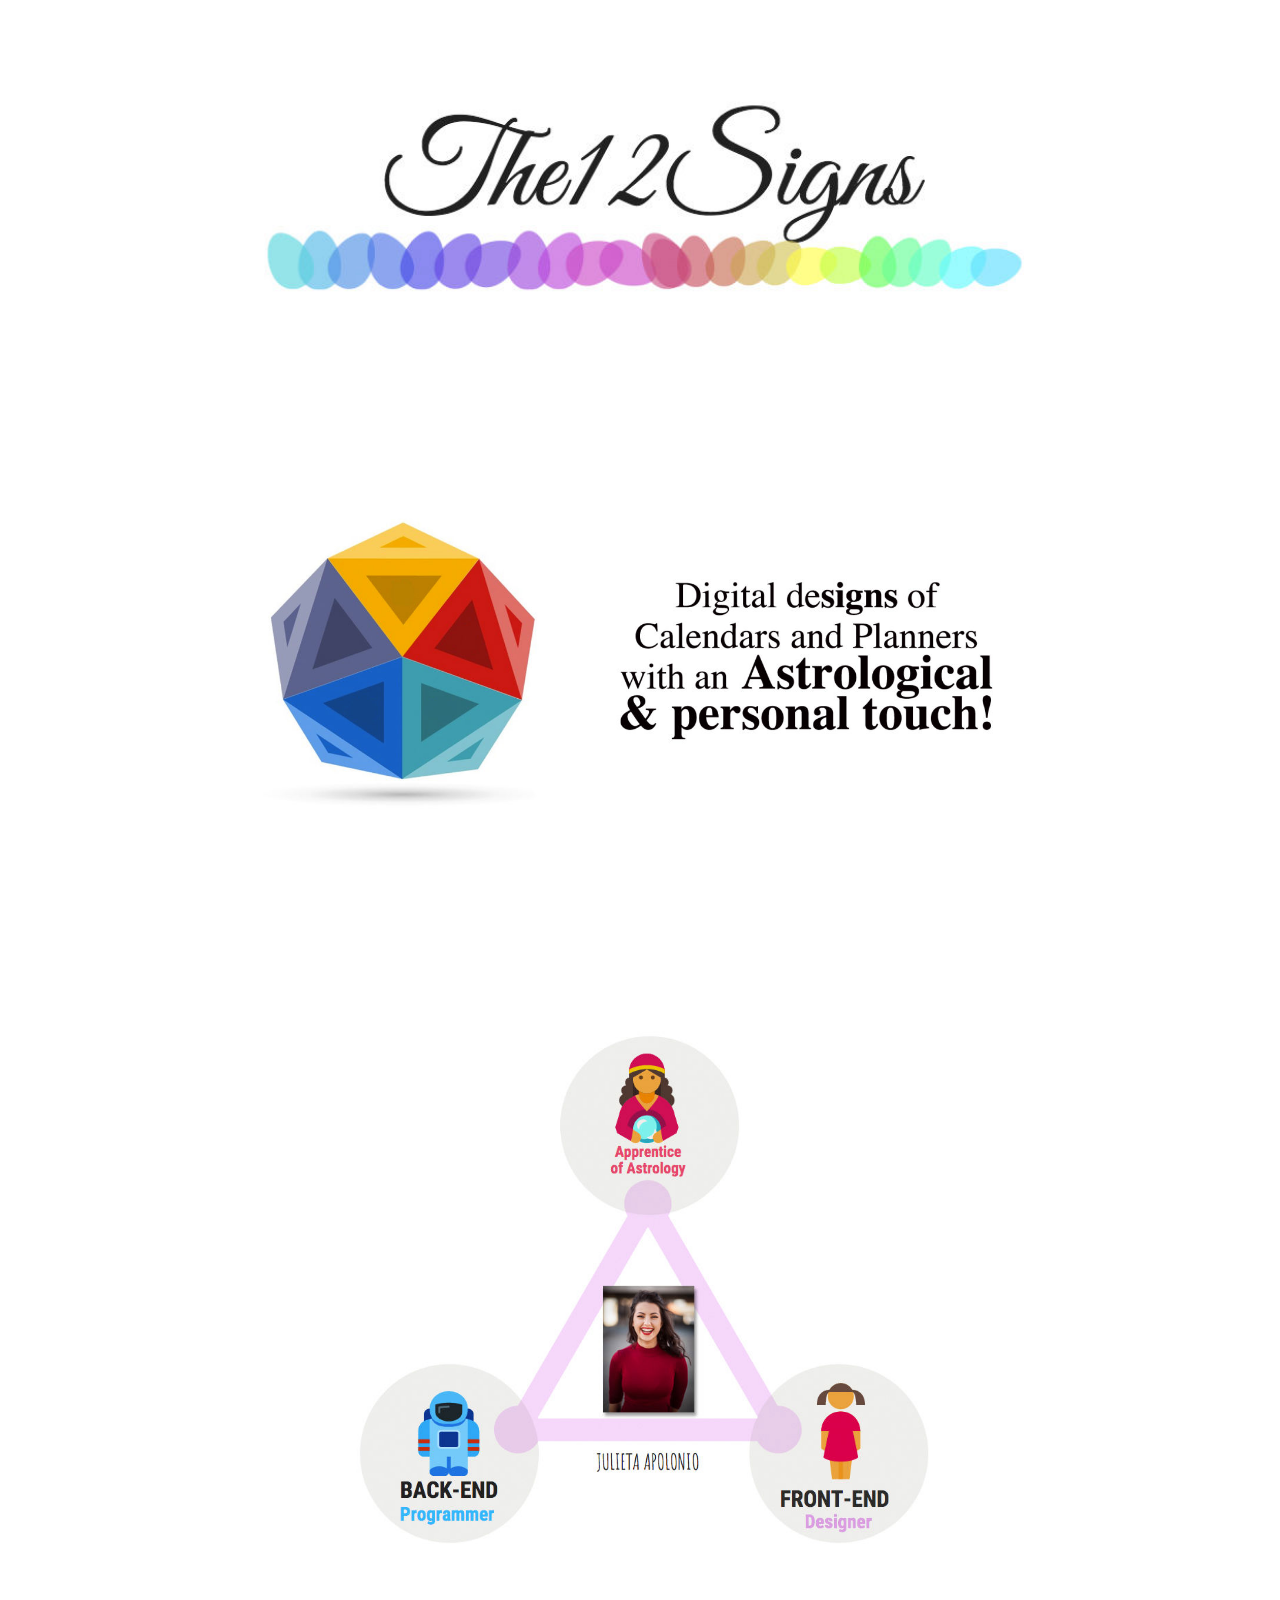
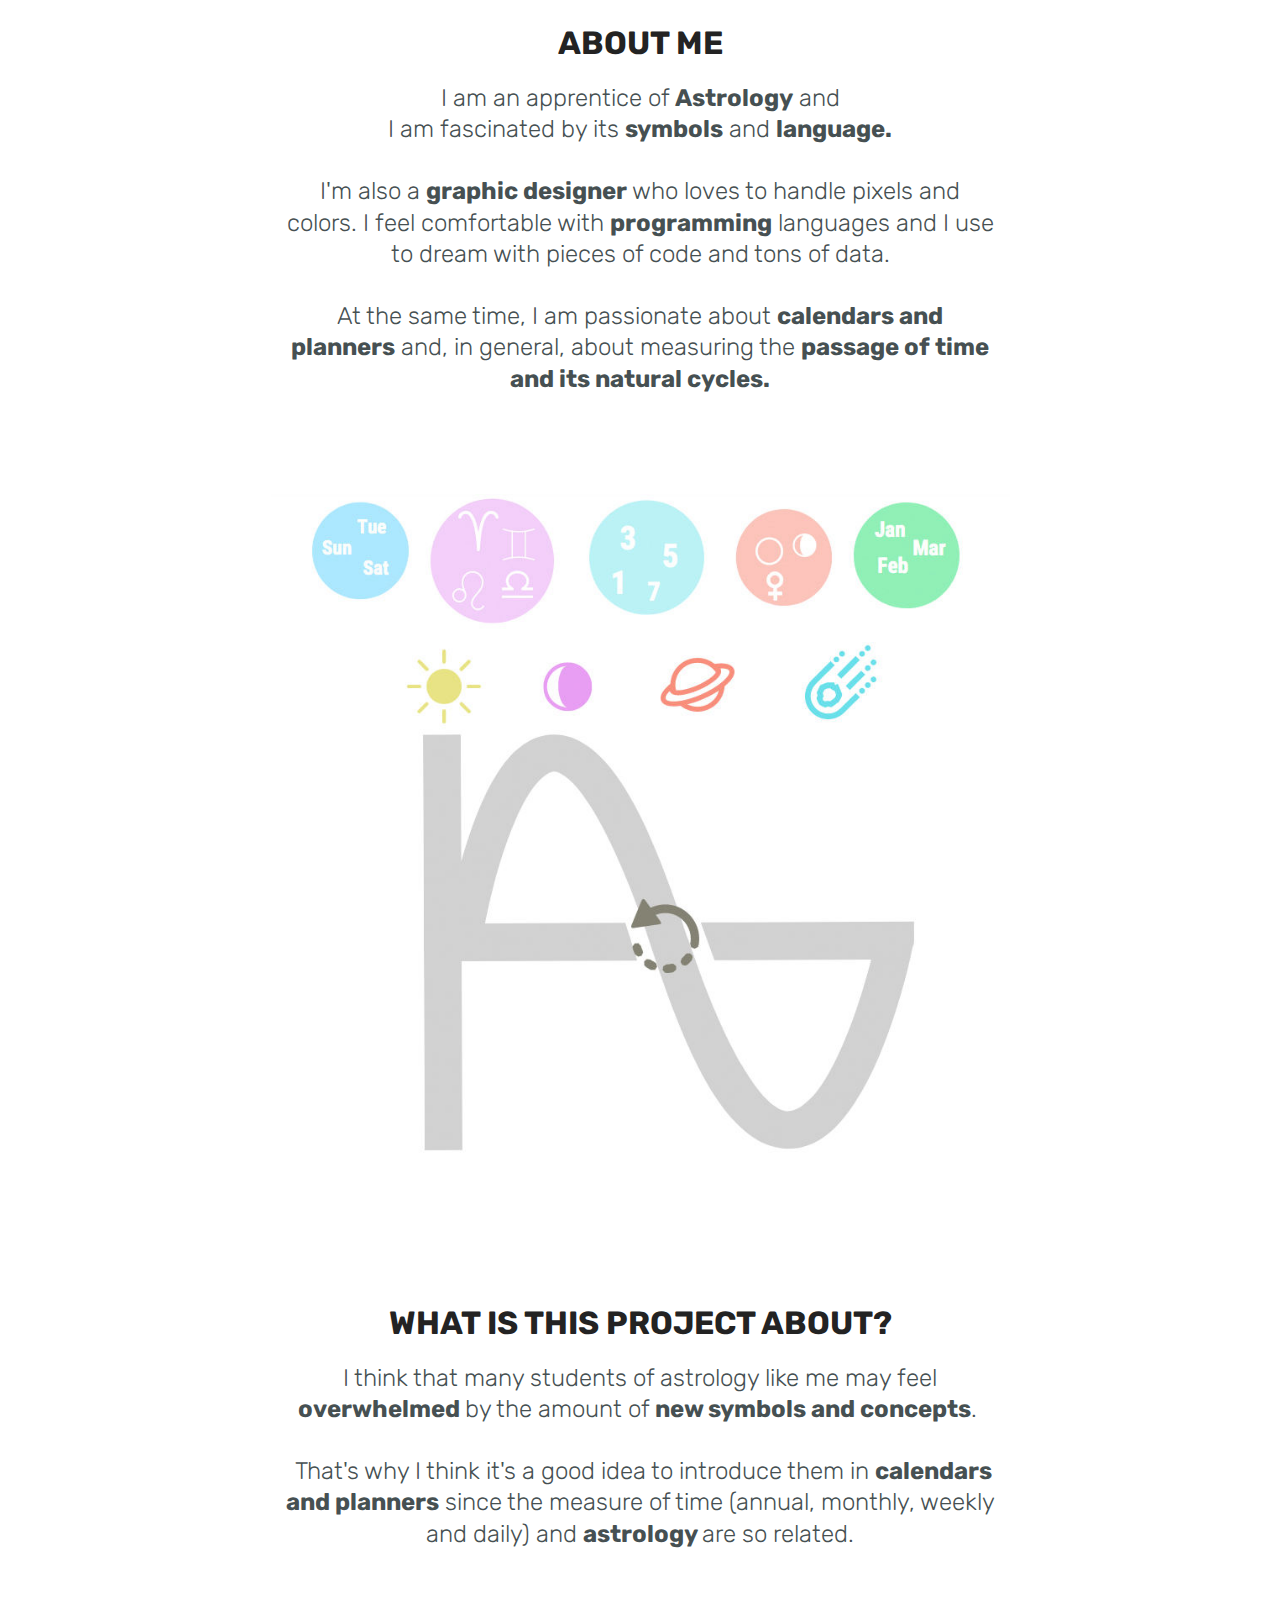
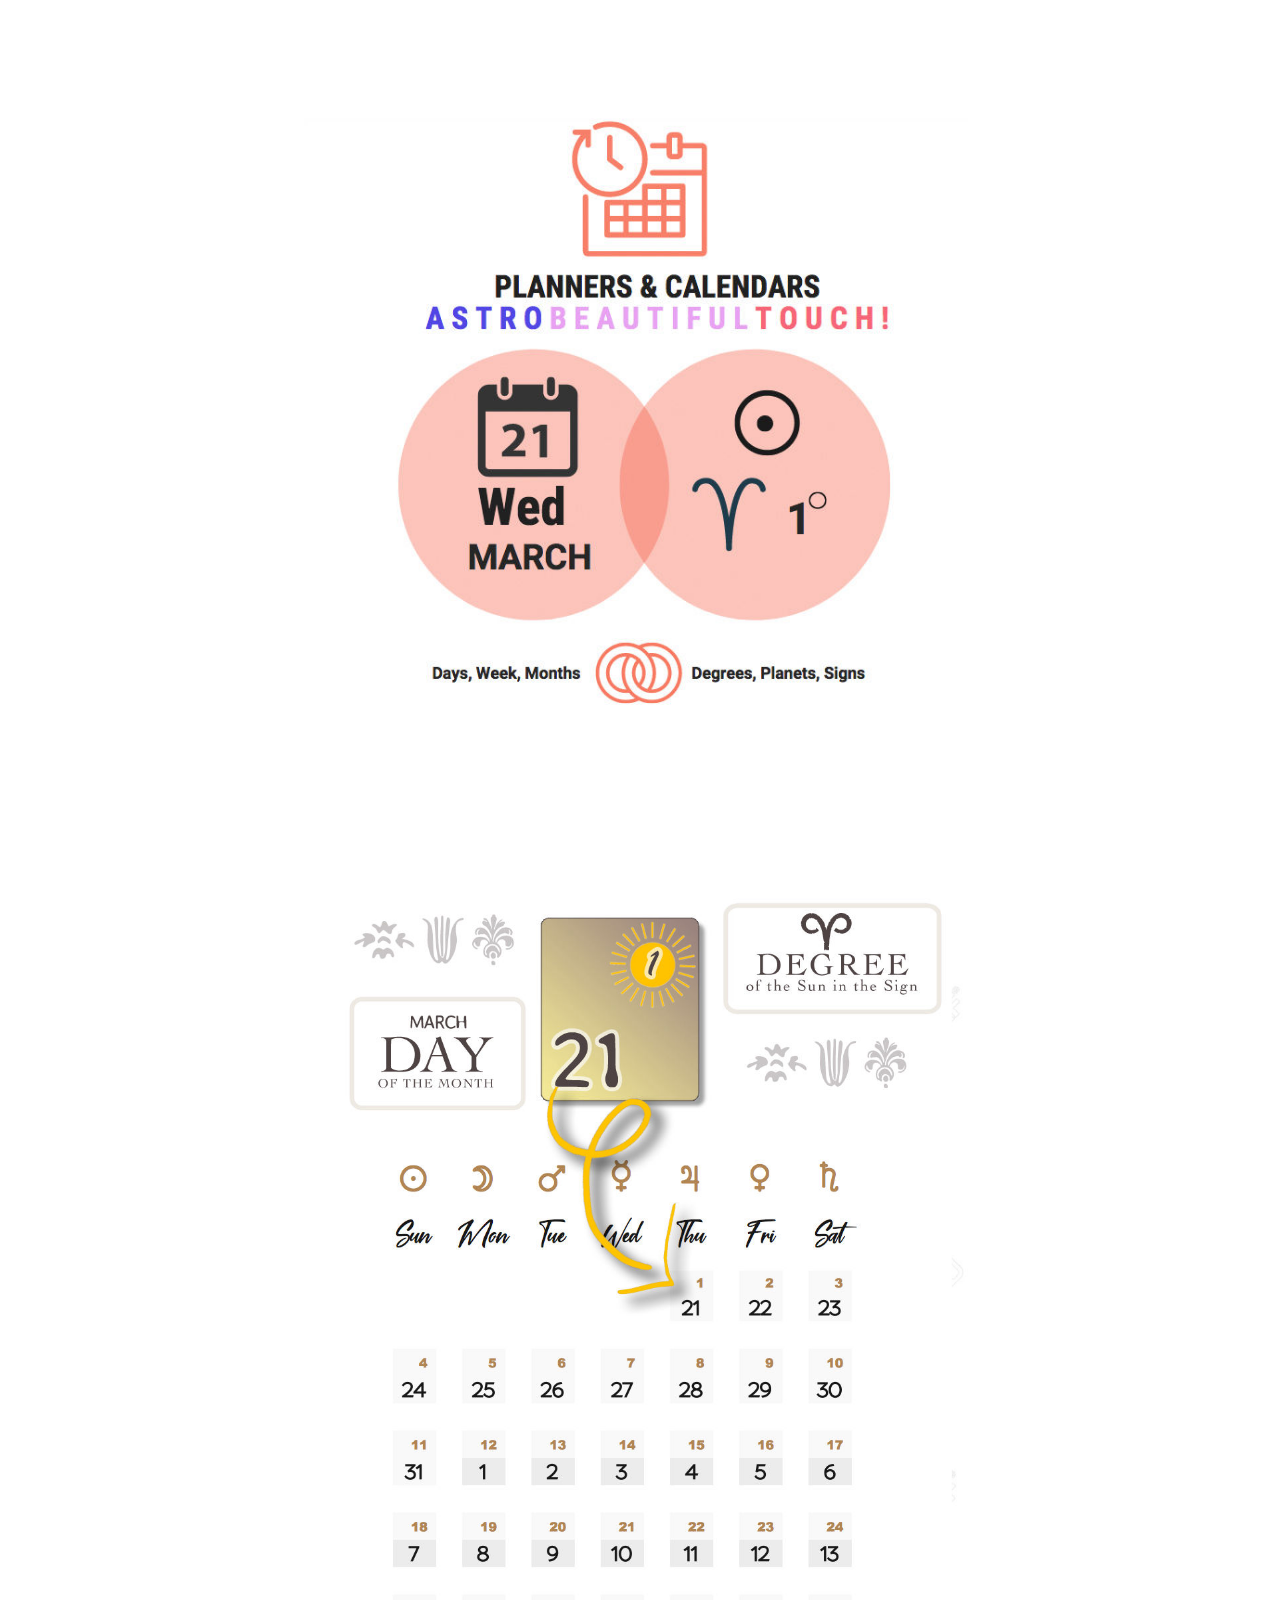
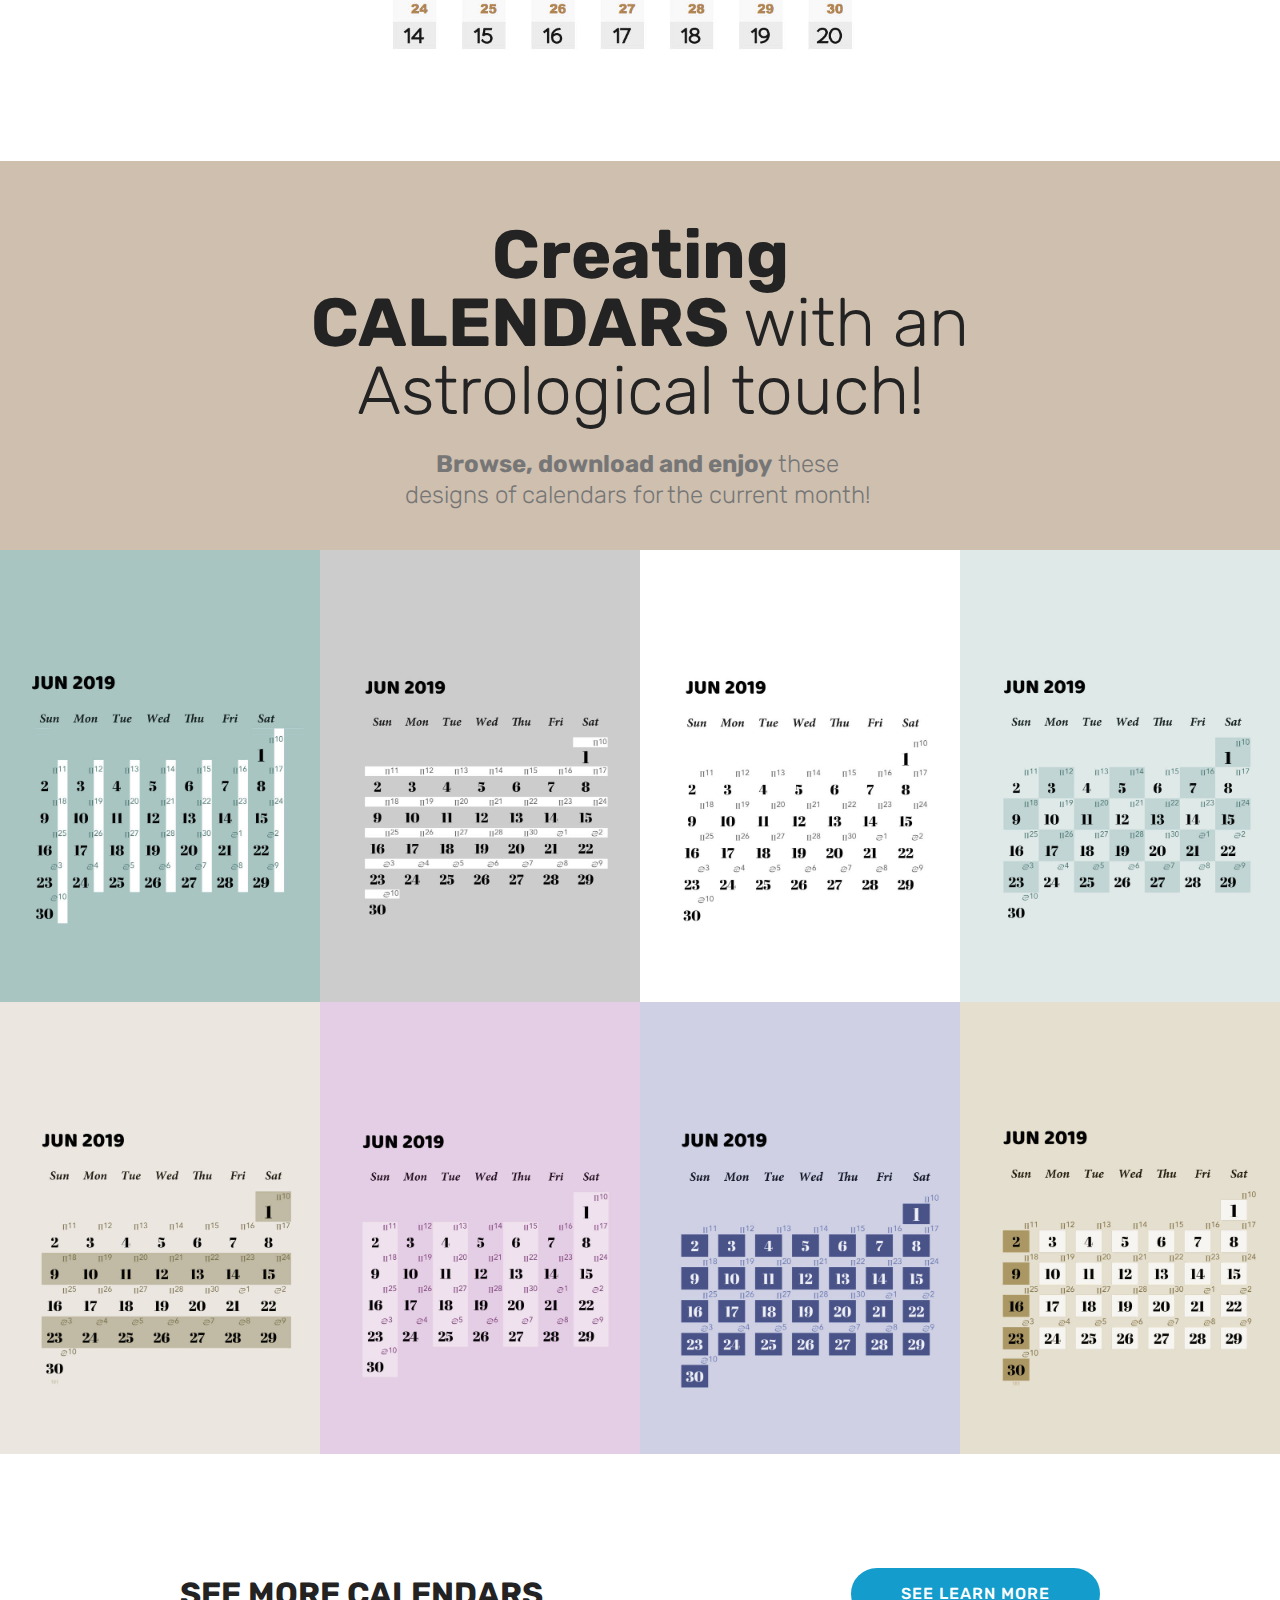
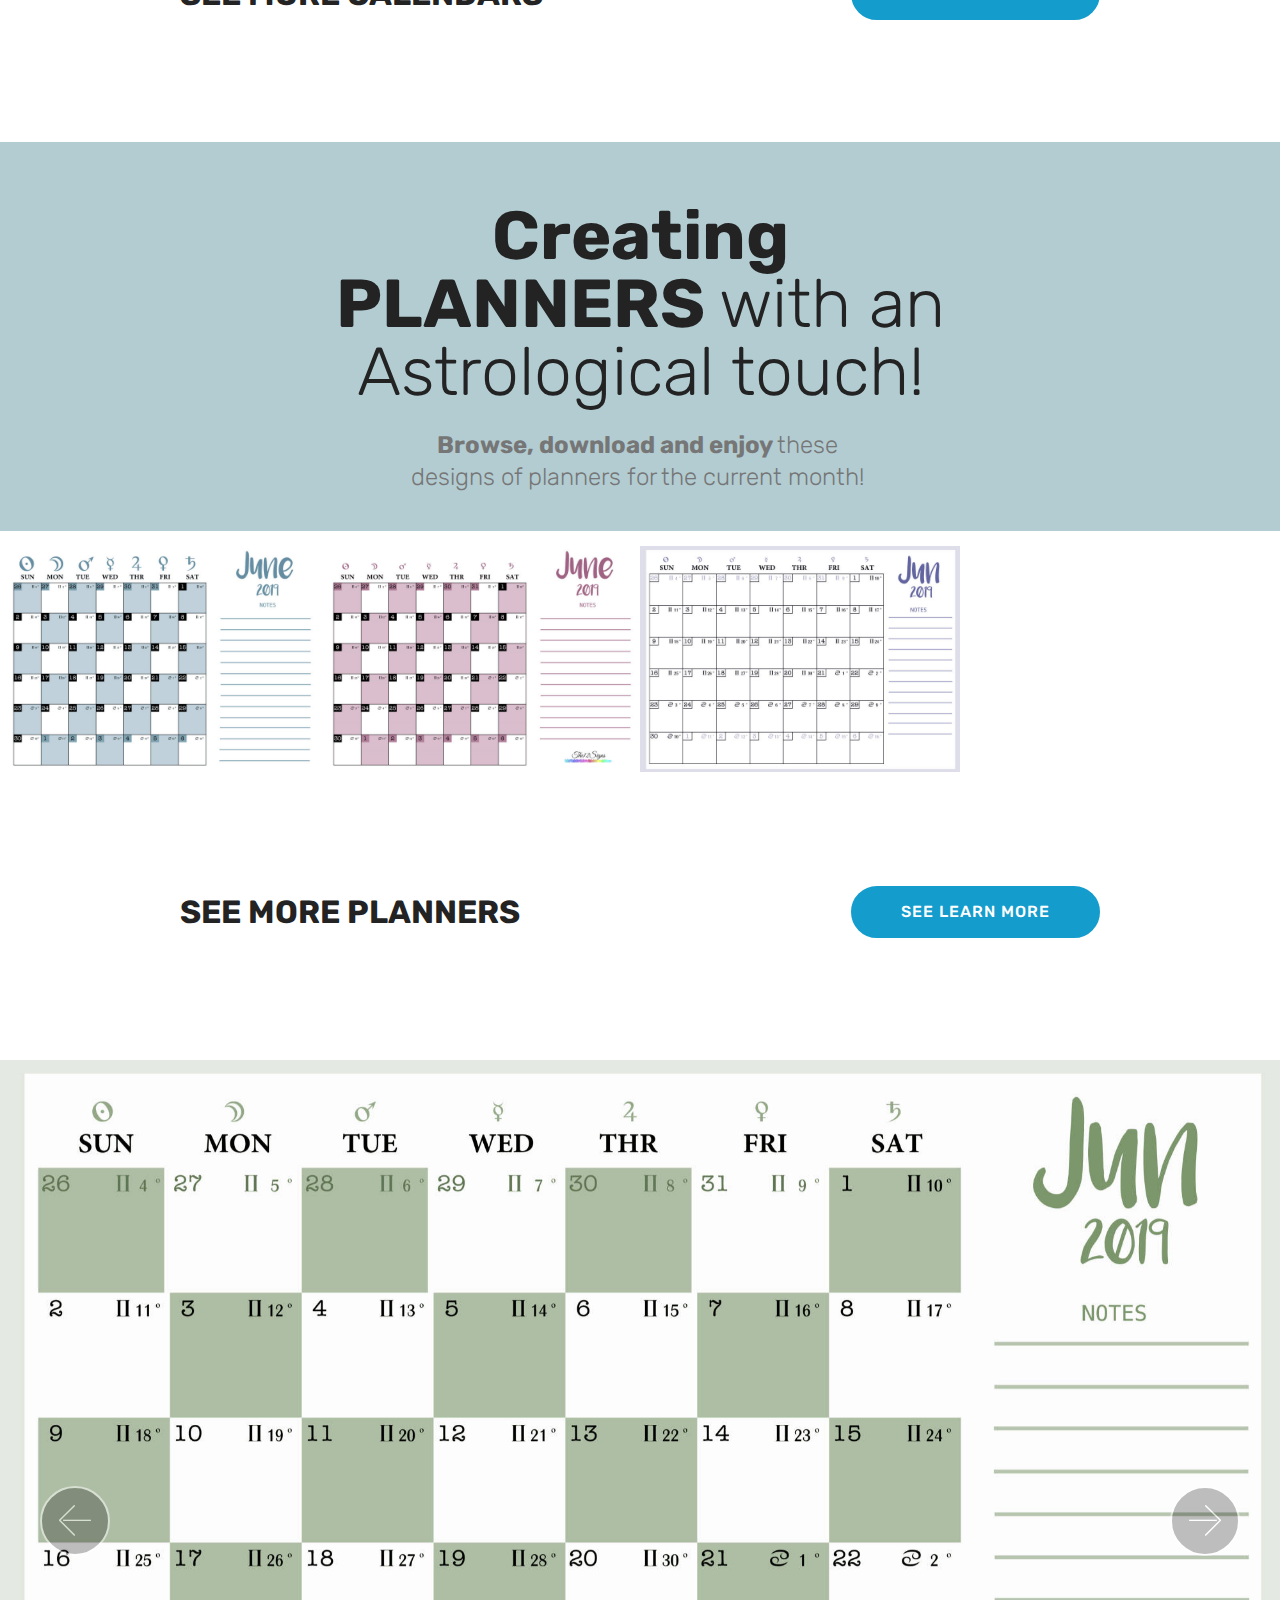
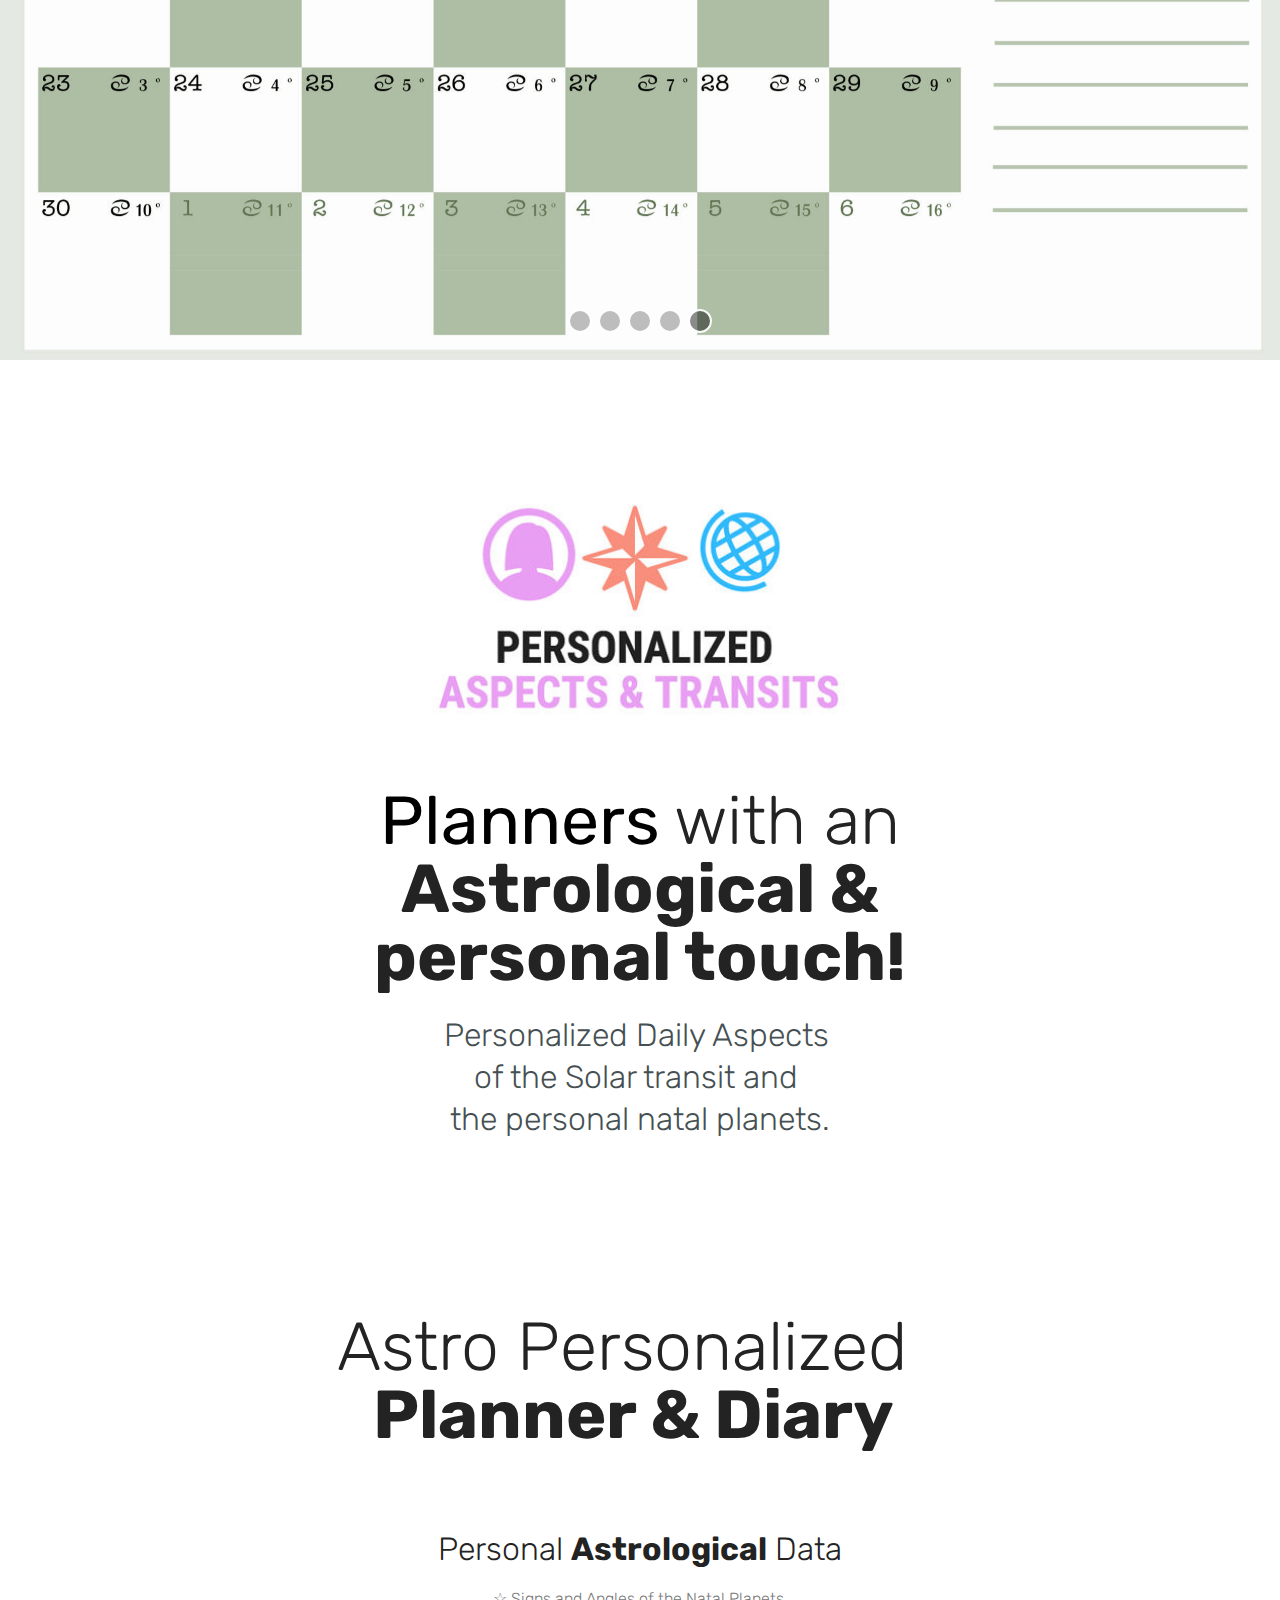
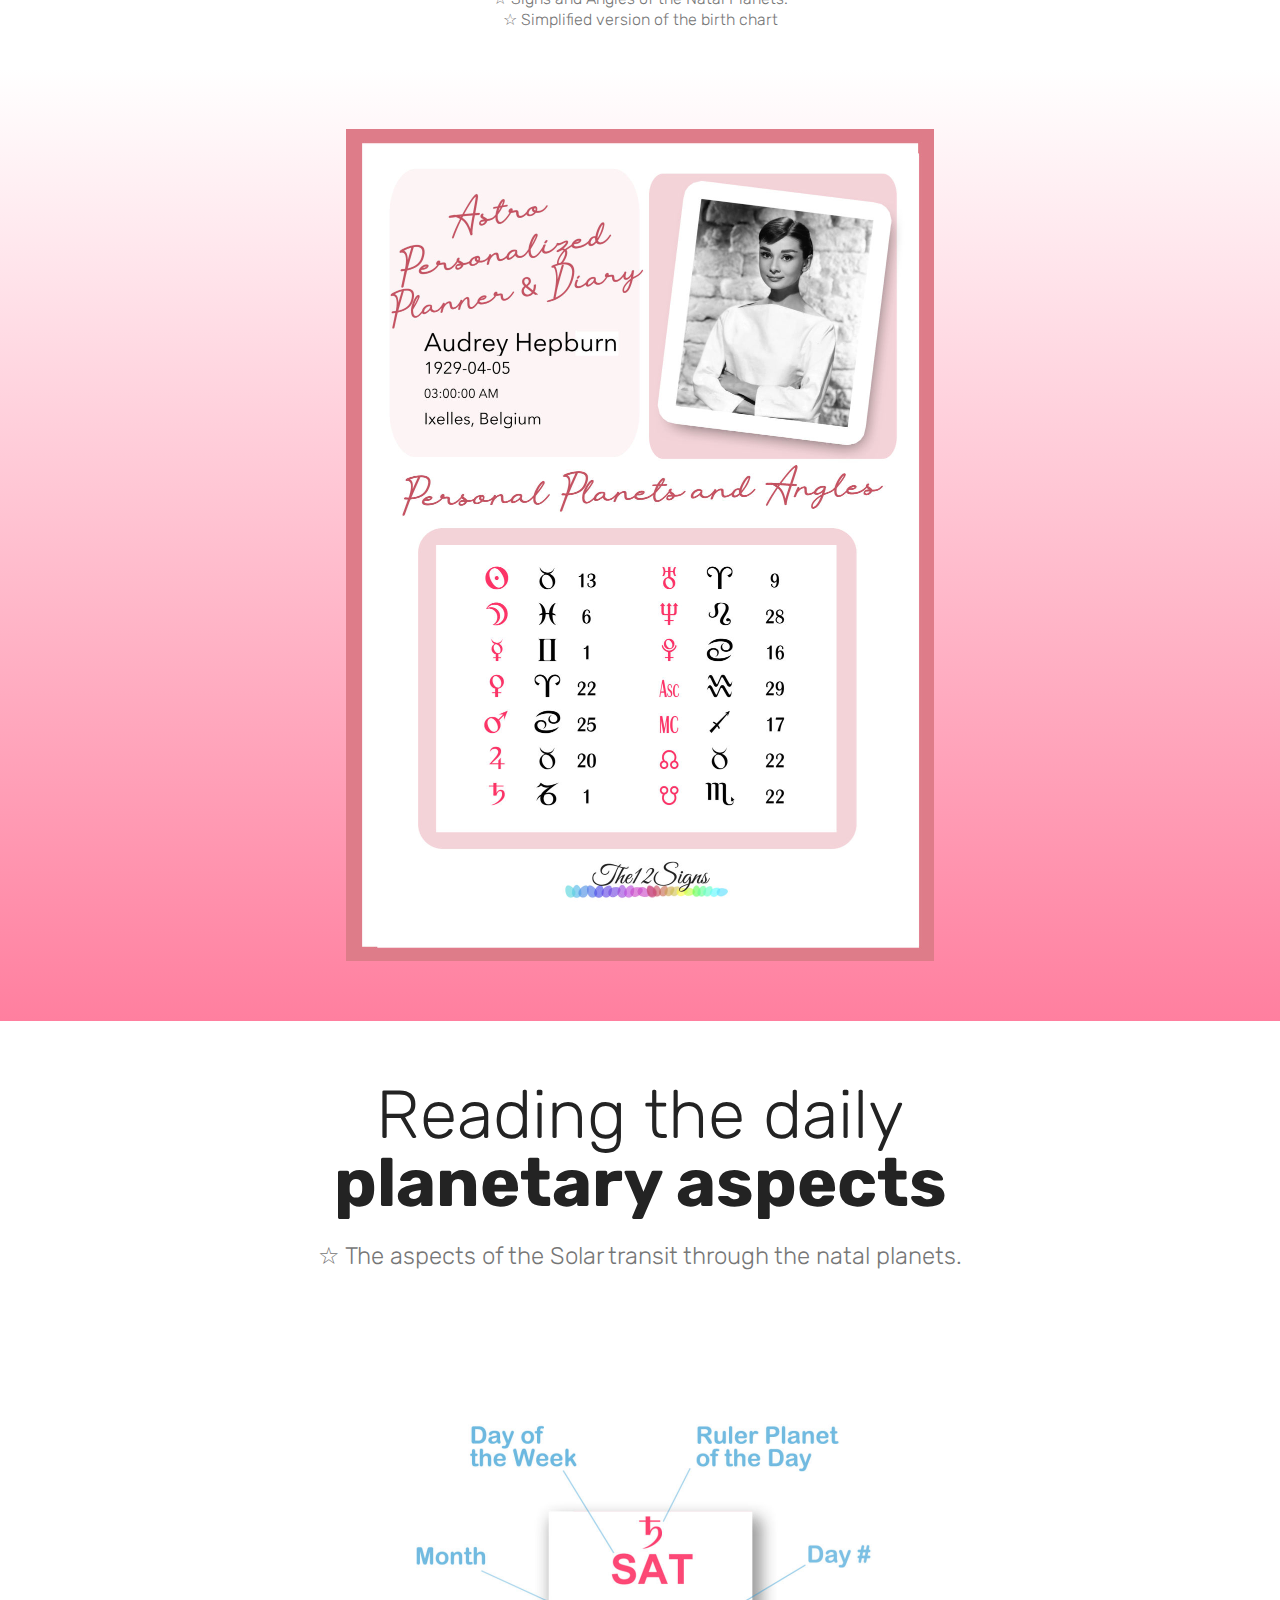
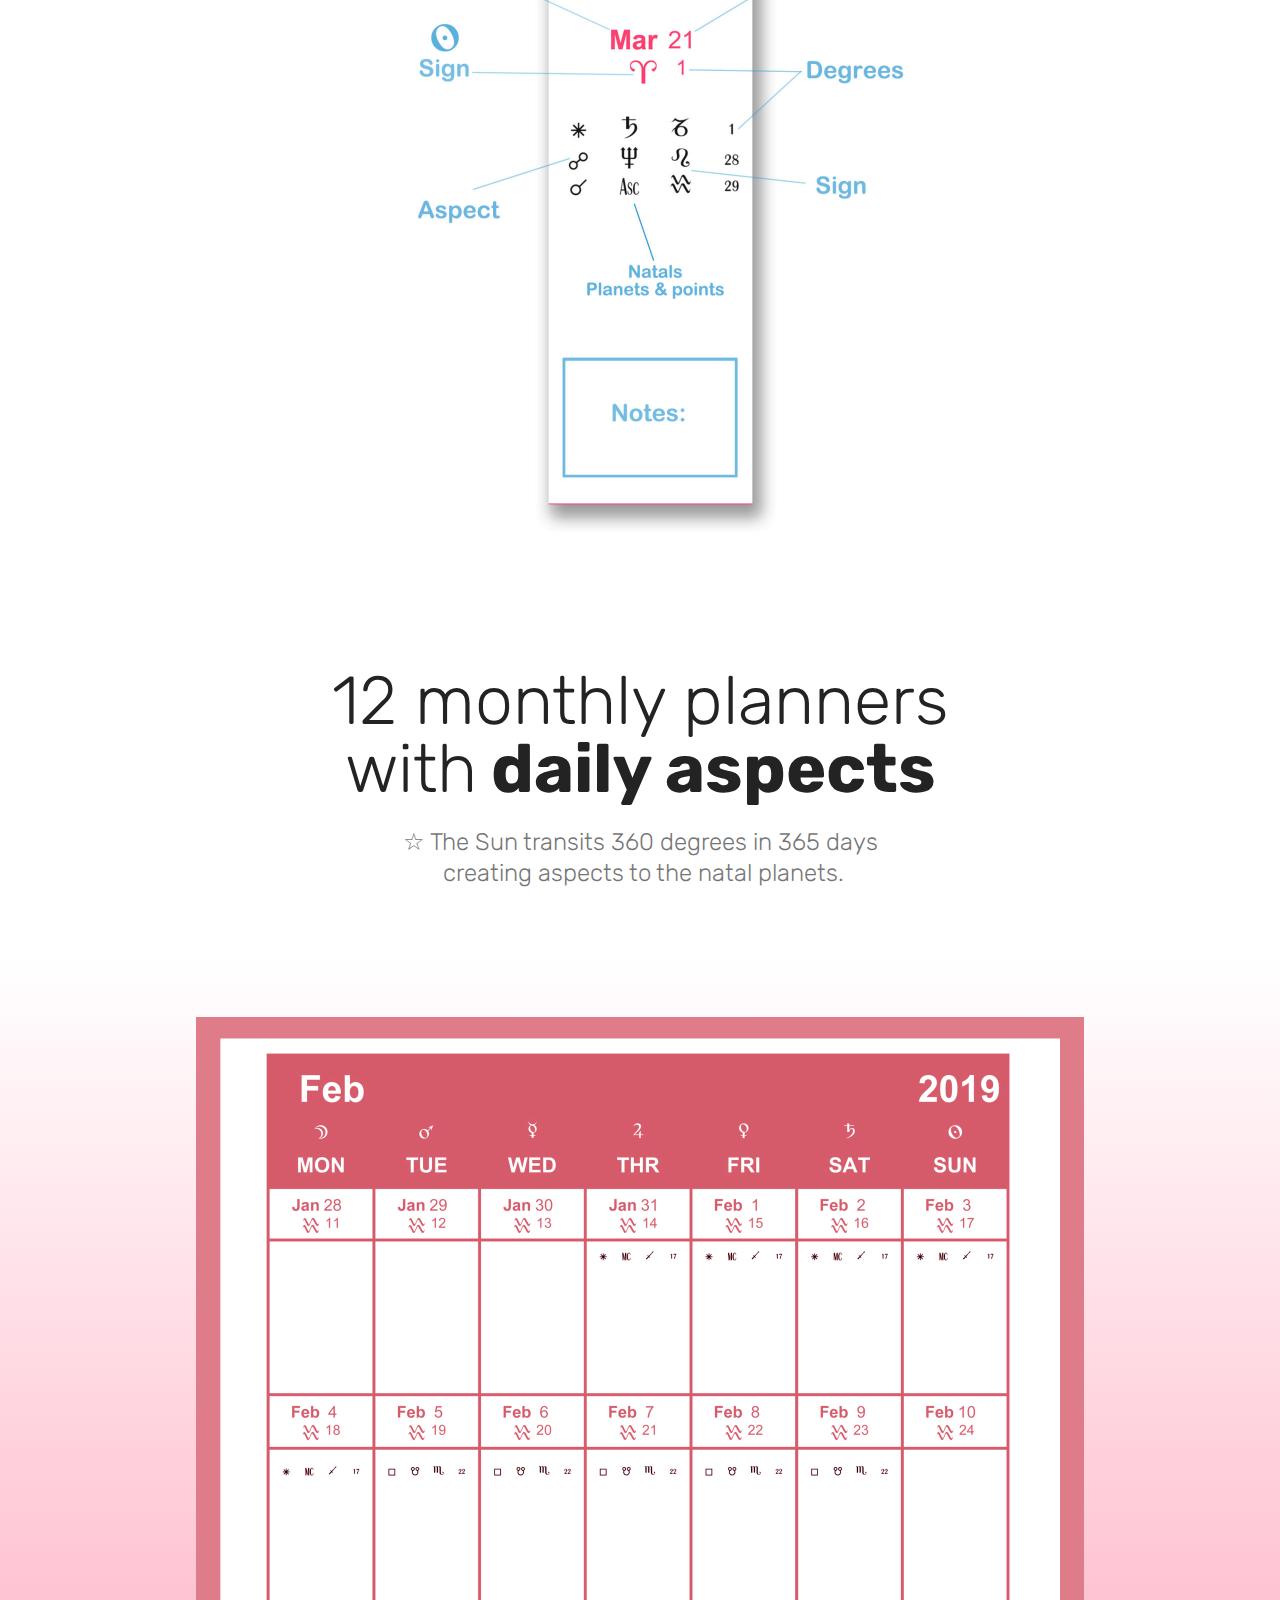
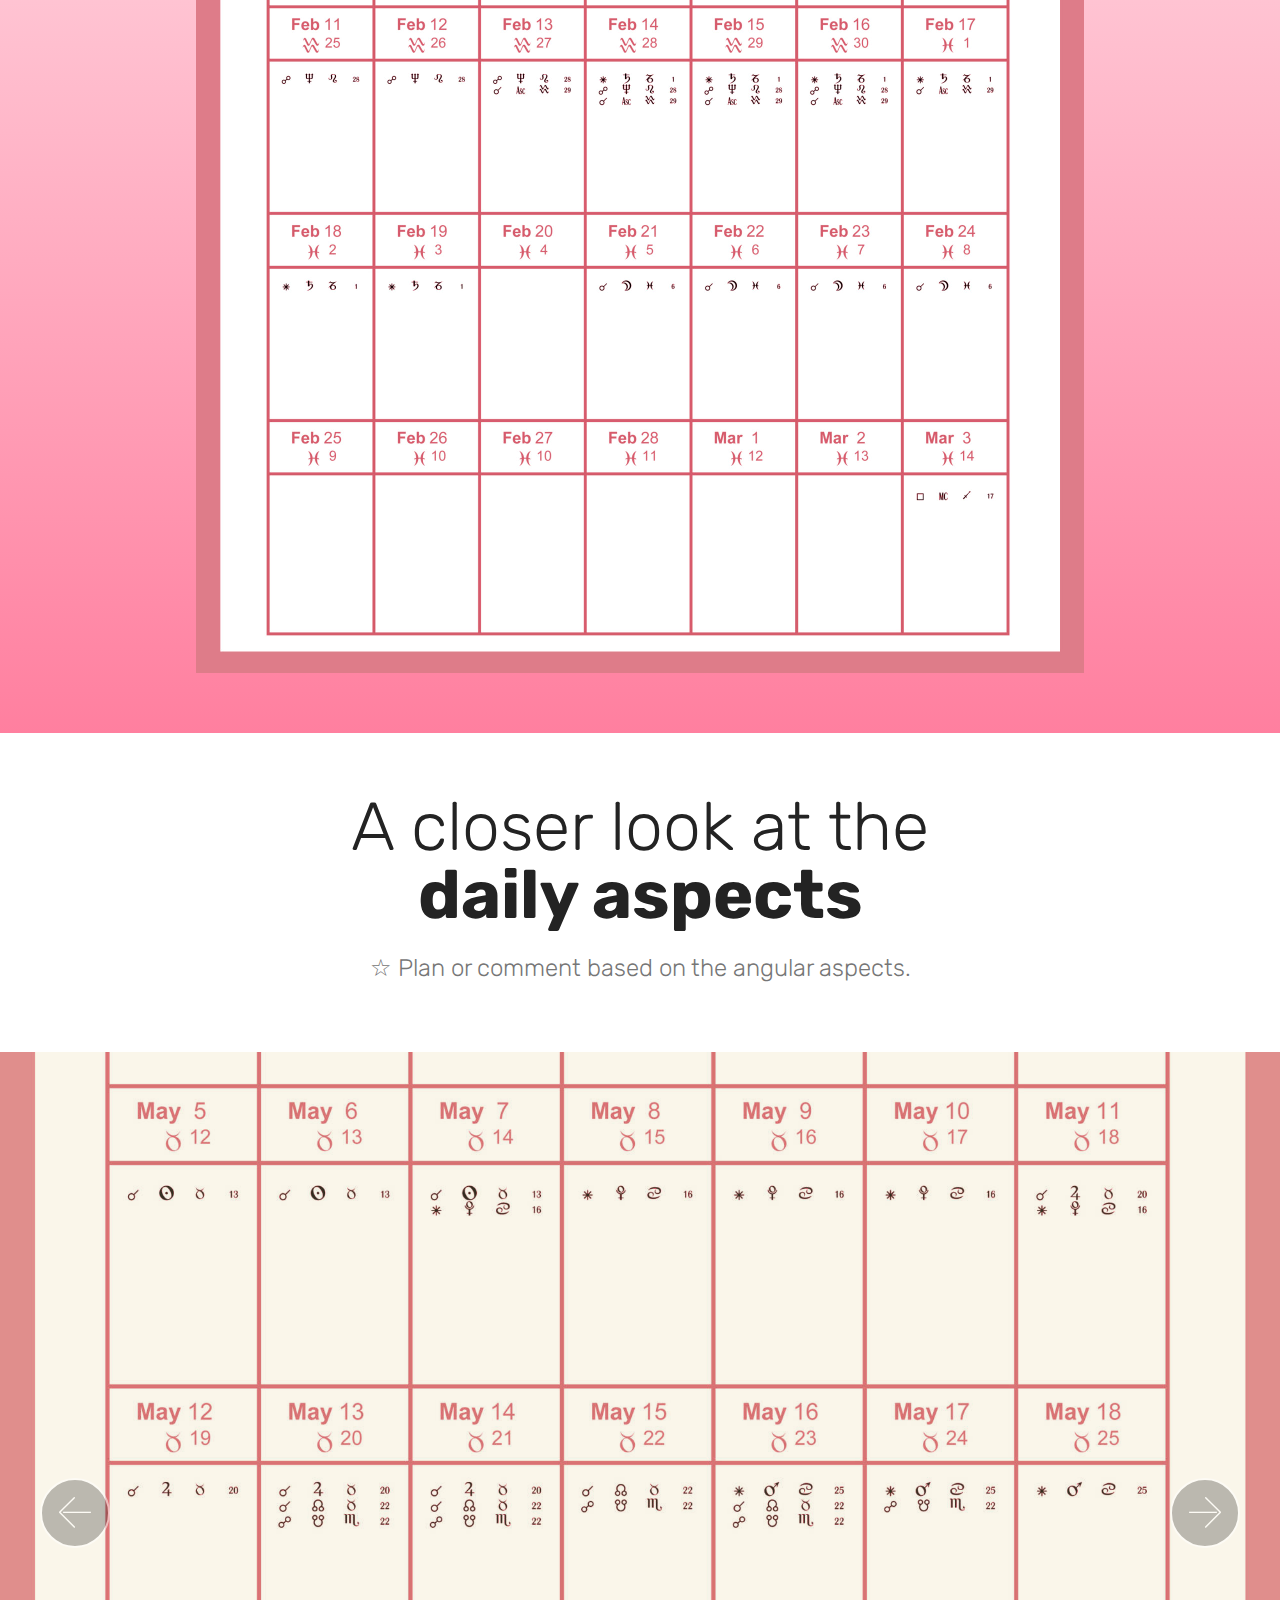
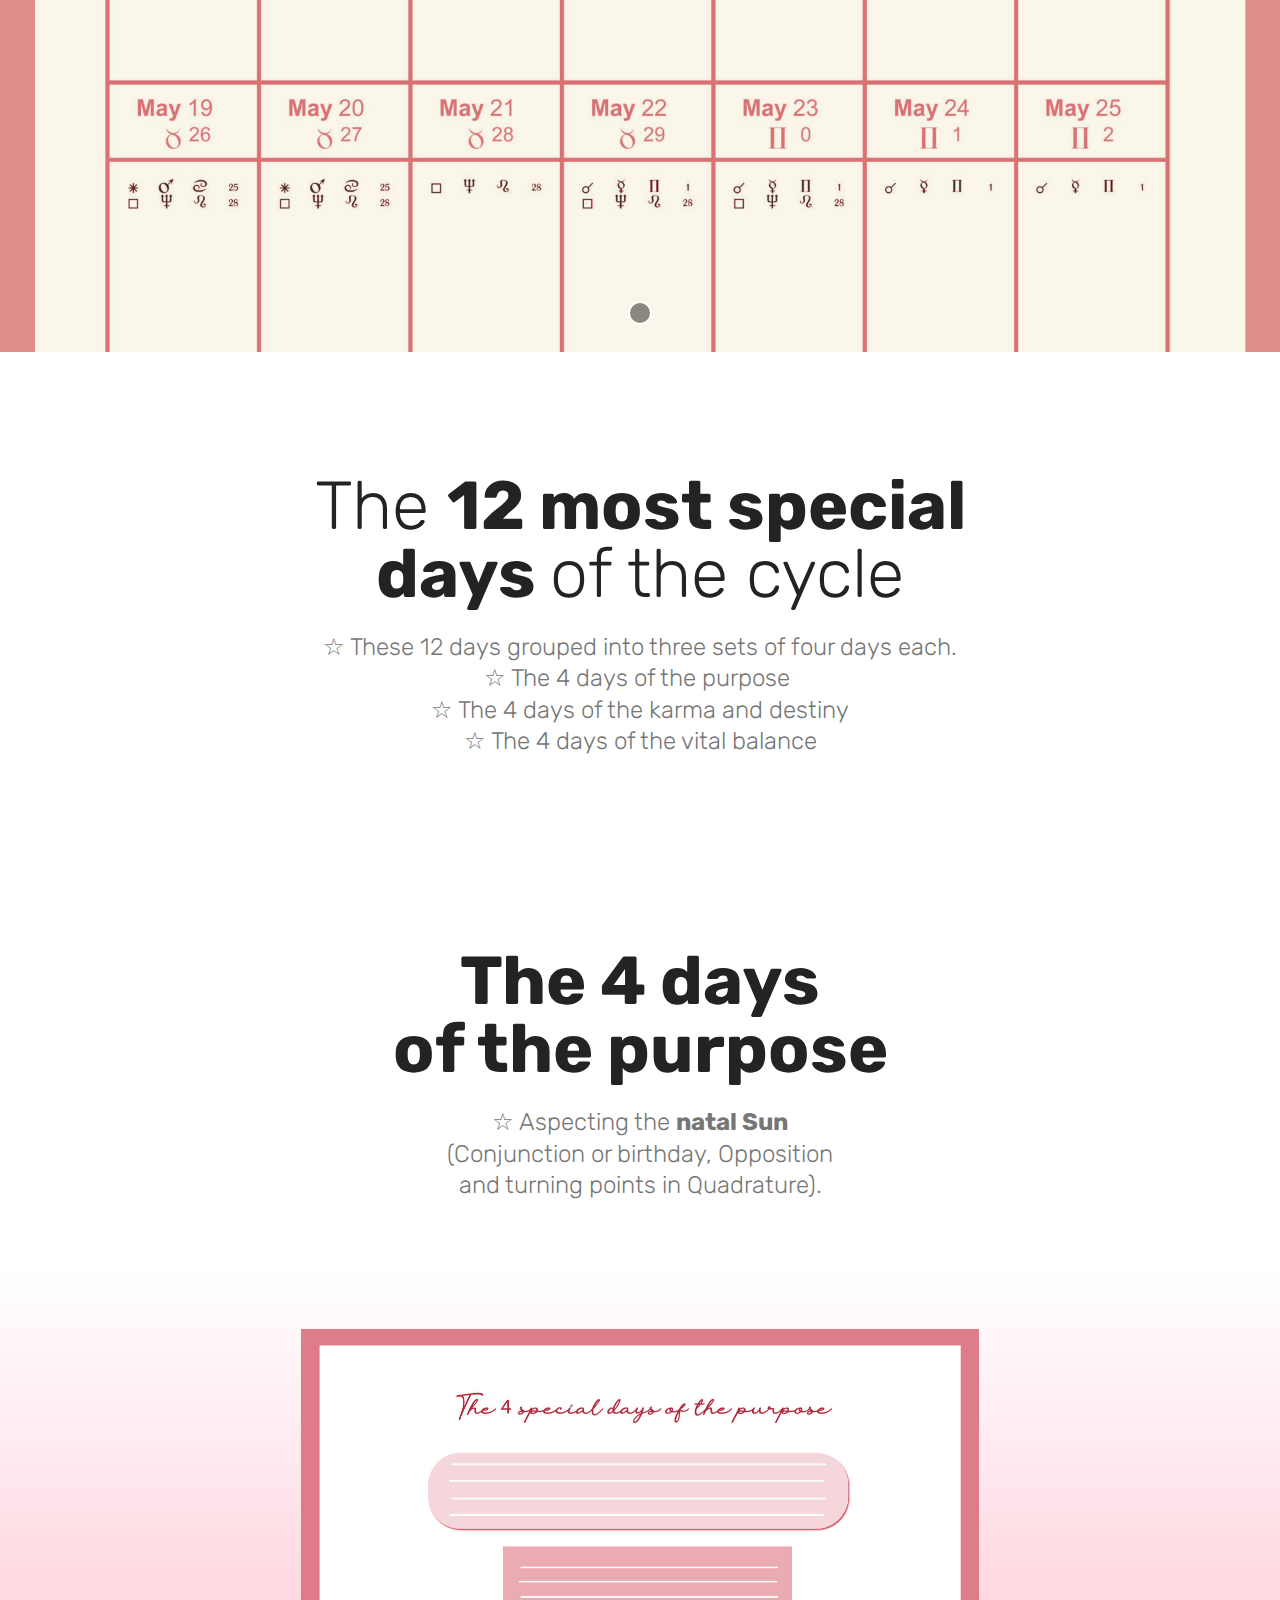
==== index.html @ 13089522 "create github pages" ====
<!DOCTYPE html>
<html  >
<head>
  <!-- Site made with Mobirise Website Builder v4.9.6, https://mobirise.com -->
  <meta charset="UTF-8">
  <meta http-equiv="X-UA-Compatible" content="IE=edge">
  <meta name="generator" content="Mobirise v4.9.6, mobirise.com">
  <meta name="viewport" content="width=device-width, initial-scale=1, minimum-scale=1">
  <link rel="shortcut icon" href="assets/images/favion-128x128.png" type="image/x-icon">
  <meta name="description" content="Planers and calendars with an Astrological Touch!">
  
  <title>HOME </title>
  <link rel="stylesheet" href="assets/web/assets/mobirise-icons/mobirise-icons.css">
  <link rel="stylesheet" href="assets/tether/tether.min.css">
  <link rel="stylesheet" href="assets/bootstrap/css/bootstrap.min.css">
  <link rel="stylesheet" href="assets/bootstrap/css/bootstrap-grid.min.css">
  <link rel="stylesheet" href="assets/bootstrap/css/bootstrap-reboot.min.css">
  <link rel="stylesheet" href="assets/theme/css/style.css">
  <link rel="stylesheet" href="assets/gallery/style.css">
  <link rel="stylesheet" href="assets/mobirise/css/mbr-additional.css" type="text/css">
  
  
  
</head>
<body>
  <section class="cid-rqqJMNJbcZ" id="image3-1y">

    

    <figure class="mbr-figure container">
            <div class="image-block" style="width: 93%;">
                <img src="assets/images/the12signs-1000x250.jpg" width="1400" alt="Mobirise" title="">
                
            </div>
    </figure>
</section>

<section class="engine"><a href="https://mobirise.info/j">website templates</a></section><section class="cid-rsMJQPuWid" id="image3-5p">

    

    <figure class="mbr-figure container">
            <div class="image-block" style="width: 100%;">
                <img src="assets/images/dodeca-1888x727.jpg" width="1400" alt="Mobirise" title="">
                
            </div>
    </figure>
</section>

<section class="cid-rqqWorOoea" id="image3-23">

    

    <figure class="mbr-figure container">
            <div class="image-block" style="width: 62%;">
                <img src="assets/images/julietaapolonio2-1000x823.jpg" width="1400" alt="Mobirise" title="">
                
            </div>
    </figure>
</section>

<section class="mbr-section content4 cid-rqqOOpTuOx" id="content4-21">

    

    <div class="container">
        <div class="media-container-row">
            <div class="title col-12 col-md-8">
                <h2 class="align-center pb-3 mbr-fonts-style display-2"><strong>
                    ABOUT ME</strong></h2>
                <h3 class="mbr-section-subtitle align-center mbr-light mbr-fonts-style display-5">I am an apprentice of <strong>Astrology</strong> and <br>I am fascinated by its <strong>symbols</strong> and <strong>language.</strong><br><br>I'm also a <strong>graphic designer</strong> who loves to handle pixels and colors. I feel comfortable with <strong>programming</strong> languages and I use to dream with pieces of code and tons of data.<br><br>At the same time, I am passionate about <strong>calendars and planners</strong> and, in general, about measuring the <strong>passage of time and its natural cycles.</strong><br><strong><br></strong></h3>
                
            </div>
        </div>
    </div>
</section>

<section class="cid-rqqY1TlS90" id="image3-24">

    

    <figure class="mbr-figure container">
            <div class="image-block" style="width: 75%;">
                <img src="assets/images/time-991x789.jpg" width="1400" alt="Mobirise" title="">
                
            </div>
    </figure>
</section>

<section class="mbr-section content4 cid-rqqYaDG2sO" id="content4-25">

    

    <div class="container">
        <div class="media-container-row">
            <div class="title col-12 col-md-8">
                <h2 class="align-center pb-3 mbr-fonts-style display-2"><strong>
                    WHAT IS THIS PROJECT ABOUT?</strong></h2>
                <h3 class="mbr-section-subtitle align-center mbr-light mbr-fonts-style display-5">I think that many students of astrology like me may feel <strong>overwhelmed </strong>by the amount of<strong> new symbols and concepts</strong>.&nbsp;<br><br>&nbsp;That's why I think it's a good idea to introduce them in <strong>calendars and planners</strong> since the measure of time (annual, monthly, weekly and daily) and <strong>astrology </strong>are so related.<br><br><br><strong><br></strong></h3>
                
            </div>
        </div>
    </div>
</section>

<section class="cid-rqr1q90buc" id="image3-26">

    

    <figure class="mbr-figure container">
            <div class="image-block" style="width: 80%;">
                <img src="assets/images/marriage-957x680.jpg" width="1400" alt="Mobirise" title="">
                
            </div>
    </figure>
</section>

<section class="cid-rryTE2DjXW" id="image2-4t">

    

    <figure class="mbr-figure container">
        <div class="image-block" style="width: 60%;">
            <img src="assets/images/ejemplo2-1000x1237.jpg" alt="Mobirise" title="">
            
        </div>
    </figure>
</section>

<section class="mbr-section content4 cid-rruZAIZrng" id="content4-4b">

    

    <div class="container">
        <div class="media-container-row">
            <div class="title col-12 col-md-8">
                <h2 class="align-center pb-3 mbr-fonts-style display-1"><strong>Creating CALENDARS </strong>with an <br>Astrological touch!</h2>
                <h3 class="mbr-section-subtitle align-center mbr-light mbr-fonts-style display-5"><strong>Browse, download and enjoy</strong>&nbsp;these&nbsp;<br>designs of calendars for the current month!&nbsp;<strong><br></strong></h3>
                
            </div>
        </div>
    </div>
</section>

<section class="mbr-gallery mbr-slider-carousel cid-rr1i6ZfYFR" id="gallery3-36">

    

    <div>
        <div><!-- Filter --><!-- Gallery --><div class="mbr-gallery-row"><div class="mbr-gallery-layout-default"><div><div><div class="mbr-gallery-item mbr-gallery-item--p0" data-video-url="false" data-tags="Animated"><div href="#lb-gallery3-36" data-slide-to="0" data-toggle="modal"><img src="assets/images/jun2019-x2-1-2000x2828-800x1131.jpg" alt="" title=""><span class="icon-focus"></span></div></div><div class="mbr-gallery-item mbr-gallery-item--p0" data-video-url="false" data-tags="Animated"><div href="#lb-gallery3-36" data-slide-to="1" data-toggle="modal"><img src="assets/images/jun2019-x3-2000x2828-800x1131.jpg" alt="" title=""><span class="icon-focus"></span></div></div><div class="mbr-gallery-item mbr-gallery-item--p0" data-video-url="false" data-tags="Animated"><div href="#lb-gallery3-36" data-slide-to="2" data-toggle="modal"><img src="assets/images/jun2019-x4-2000x2828-800x1131.jpg" alt="" title=""><span class="icon-focus"></span></div></div><div class="mbr-gallery-item mbr-gallery-item--p0" data-video-url="false" data-tags="Animated"><div href="#lb-gallery3-36" data-slide-to="3" data-toggle="modal"><img src="assets/images/jun2019-x5-2000x2828-800x1131.jpg" alt="" title=""><span class="icon-focus"></span></div></div><div class="mbr-gallery-item mbr-gallery-item--p0" data-video-url="false" data-tags="Animated"><div href="#lb-gallery3-36" data-slide-to="4" data-toggle="modal"><img src="assets/images/jun2019-x6-2000x2828-800x1131.jpg" alt="" title=""><span class="icon-focus"></span></div></div><div class="mbr-gallery-item mbr-gallery-item--p0" data-video-url="false" data-tags="Animated"><div href="#lb-gallery3-36" data-slide-to="5" data-toggle="modal"><img src="assets/images/jun2019-x7-2000x2828-800x1131.jpg" alt="" title=""><span class="icon-focus"></span></div></div><div class="mbr-gallery-item mbr-gallery-item--p0" data-video-url="false" data-tags="Animated"><div href="#lb-gallery3-36" data-slide-to="6" data-toggle="modal"><img src="assets/images/jun2019-x8-2000x2828-800x1131.jpg" alt="" title=""><span class="icon-focus"></span></div></div><div class="mbr-gallery-item mbr-gallery-item--p0" data-video-url="false" data-tags="Animated"><div href="#lb-gallery3-36" data-slide-to="7" data-toggle="modal"><img src="assets/images/jun2019-x9-2000x2828-800x1131.jpg" alt="" title=""><span class="icon-focus"></span></div></div></div></div><div class="clearfix"></div></div></div><!-- Lightbox --><div data-app-prevent-settings="" class="mbr-slider modal fade carousel slide" tabindex="-1" data-keyboard="true" data-interval="false" id="lb-gallery3-36"><div class="modal-dialog"><div class="modal-content"><div class="modal-body"><ol class="carousel-indicators"><li data-app-prevent-settings="" data-target="#lb-gallery3-36" class=" active" data-slide-to="0"></li><li data-app-prevent-settings="" data-target="#lb-gallery3-36" data-slide-to="1"></li><li data-app-prevent-settings="" data-target="#lb-gallery3-36" data-slide-to="2"></li><li data-app-prevent-settings="" data-target="#lb-gallery3-36" data-slide-to="3"></li><li data-app-prevent-settings="" data-target="#lb-gallery3-36" data-slide-to="4"></li><li data-app-prevent-settings="" data-target="#lb-gallery3-36" data-slide-to="5"></li><li data-app-prevent-settings="" data-target="#lb-gallery3-36" data-slide-to="6"></li><li data-app-prevent-settings="" data-target="#lb-gallery3-36" data-slide-to="7"></li></ol><div class="carousel-inner"><div class="carousel-item active"><img src="assets/images/jun2019-x2-1-2000x2828.jpg" alt="" title=""></div><div class="carousel-item"><img src="assets/images/jun2019-x3-2000x2828.jpg" alt="" title=""></div><div class="carousel-item"><img src="assets/images/jun2019-x4-2000x2828.jpg" alt="" title=""></div><div class="carousel-item"><img src="assets/images/jun2019-x5-2000x2828.jpg" alt="" title=""></div><div class="carousel-item"><img src="assets/images/jun2019-x6-2000x2828.jpg" alt="" title=""></div><div class="carousel-item"><img src="assets/images/jun2019-x7-2000x2828.jpg" alt="" title=""></div><div class="carousel-item"><img src="assets/images/jun2019-x8-2000x2828.jpg" alt="" title=""></div><div class="carousel-item"><img src="assets/images/jun2019-x9-2000x2828.jpg" alt="" title=""></div></div><a class="carousel-control carousel-control-prev" role="button" data-slide="prev" href="#lb-gallery3-36"><span class="mbri-left mbr-iconfont" aria-hidden="true"></span><span class="sr-only">Previous</span></a><a class="carousel-control carousel-control-next" role="button" data-slide="next" href="#lb-gallery3-36"><span class="mbri-right mbr-iconfont" aria-hidden="true"></span><span class="sr-only">Next</span></a><a class="close" href="#" role="button" data-dismiss="modal"><span class="sr-only">Close</span></a></div></div></div></div></div>
    </div>

</section>

<section class="mbr-section info1 cid-rqrmPxKNVs" id="info1-28">

    

    
    <div class="container">
        <div class="row justify-content-center content-row">
            <div class="media-container-column title col-12 col-lg-7 col-md-6">
                
                <h2 class="align-left mbr-bold mbr-fonts-style display-2">SEE MORE CALENDARS</h2>
            </div>
            <div class="media-container-column col-12 col-lg-3 col-md-4">
                <div class="mbr-section-btn align-right py-4"><a class="btn btn-primary display-4" href="page7.html">SEE LEARN MORE</a></div>
            </div>
        </div>
    </div>
</section>

<section class="mbr-section content4 cid-rruZSjsinN" id="content4-4d">

    

    <div class="container">
        <div class="media-container-row">
            <div class="title col-12 col-md-8">
                <h2 class="align-center pb-3 mbr-fonts-style display-1"><strong>Creating <br>PLANNERS </strong>with an <br>Astrological touch!</h2>
                <h3 class="mbr-section-subtitle align-center mbr-light mbr-fonts-style display-5"><strong>Browse, download and enjoy </strong>these&nbsp;<div>designs of planners for the current month!&nbsp;</div></h3>
                
            </div>
        </div>
    </div>
</section>

<section class="mbr-gallery mbr-slider-carousel cid-rrdsOG1UJ5" id="gallery3-39">

    

    <div>
        <div><!-- Filter --><!-- Gallery --><div class="mbr-gallery-row"><div class="mbr-gallery-layout-default"><div><div><div class="mbr-gallery-item mbr-gallery-item--p0" data-video-url="false" data-tags="Increíble"><div href="#lb-gallery3-39" data-slide-to="0" data-toggle="modal"><img src="assets/images/jjune-2019-planner-a3-hrzntal-2000x1414-800x566.jpg" alt="" title=""><span class="icon-focus"></span></div></div><div class="mbr-gallery-item mbr-gallery-item--p0" data-video-url="false" data-tags="Increíble"><div href="#lb-gallery3-39" data-slide-to="1" data-toggle="modal"><img src="assets/images/planner-jun-2019x1-2000x1414-800x566.jpg" alt="" title=""><span class="icon-focus"></span></div></div><div class="mbr-gallery-item mbr-gallery-item--p0" data-video-url="false" data-tags="Increíble"><div href="#lb-gallery3-39" data-slide-to="2" data-toggle="modal"><img src="assets/images/planner-jun-2019x2-2000x1414-800x566.jpg" alt="" title=""><span class="icon-focus"></span></div></div></div></div><div class="clearfix"></div></div></div><!-- Lightbox --><div data-app-prevent-settings="" class="mbr-slider modal fade carousel slide" tabindex="-1" data-keyboard="true" data-interval="false" id="lb-gallery3-39"><div class="modal-dialog"><div class="modal-content"><div class="modal-body"><ol class="carousel-indicators"><li data-app-prevent-settings="" data-target="#lb-gallery3-39" class=" active" data-slide-to="0"></li><li data-app-prevent-settings="" data-target="#lb-gallery3-39" data-slide-to="1"></li><li data-app-prevent-settings="" data-target="#lb-gallery3-39" data-slide-to="2"></li></ol><div class="carousel-inner"><div class="carousel-item active"><img src="assets/images/jjune-2019-planner-a3-hrzntal-2000x1414.jpg" alt="" title=""></div><div class="carousel-item"><img src="assets/images/planner-jun-2019x1-2000x1414.jpg" alt="" title=""></div><div class="carousel-item"><img src="assets/images/planner-jun-2019x2-2000x1414.jpg" alt="" title=""></div></div><a class="carousel-control carousel-control-prev" role="button" data-slide="prev" href="#lb-gallery3-39"><span class="mbri-left mbr-iconfont" aria-hidden="true"></span><span class="sr-only">Previous</span></a><a class="carousel-control carousel-control-next" role="button" data-slide="next" href="#lb-gallery3-39"><span class="mbri-right mbr-iconfont" aria-hidden="true"></span><span class="sr-only">Next</span></a><a class="close" href="#" role="button" data-dismiss="modal"><span class="sr-only">Close</span></a></div></div></div></div></div>
    </div>

</section>

<section class="mbr-section info1 cid-rqrmQyH5Kh" id="info1-29">

    

    
    <div class="container">
        <div class="row justify-content-center content-row">
            <div class="media-container-column title col-12 col-lg-7 col-md-6">
                
                <h2 class="align-left mbr-bold mbr-fonts-style display-2">
                    SEE MORE PLANNERS</h2>
            </div>
            <div class="media-container-column col-12 col-lg-3 col-md-4">
                <div class="mbr-section-btn align-right py-4"><a class="btn btn-primary display-4" href="page8.html">SEE LEARN MORE</a></div>
            </div>
        </div>
    </div>
</section>

<section class="carousel slide cid-rrGGagZtqO" data-interval="false" id="slider1-53">

    

    <div class="full-screen"><div class="mbr-slider slide carousel" data-pause="true" data-keyboard="false" data-ride="false" data-interval="false"><ol class="carousel-indicators"><li data-app-prevent-settings="" data-target="#slider1-53" data-slide-to="0"></li><li data-app-prevent-settings="" data-target="#slider1-53" data-slide-to="1"></li><li data-app-prevent-settings="" data-target="#slider1-53" data-slide-to="2"></li><li data-app-prevent-settings="" data-target="#slider1-53" data-slide-to="3"></li><li data-app-prevent-settings="" data-target="#slider1-53" class=" active" data-slide-to="4"></li></ol><div class="carousel-inner" role="listbox"><div class="carousel-item slider-fullscreen-image" data-bg-video-slide="false" style="background-image: url(assets/images/planner-jun-2019x2-2000x1414.jpg);"><div class="container container-slide"><div class="image_wrapper"><img src="assets/images/planner-jun-2019x2-2000x1414.jpg"><div class="carousel-caption justify-content-center"><div class="col-10 align-center"></div></div></div></div></div><div class="carousel-item slider-fullscreen-image" data-bg-video-slide="false" style="background-image: url(assets/images/planner-jun-2019x1-2000x1414.jpg);"><div class="container container-slide"><div class="image_wrapper"><img src="assets/images/planner-jun-2019x1-2000x1414.jpg"><div class="carousel-caption justify-content-center"><div class="col-10 align-center"></div></div></div></div></div><div class="carousel-item slider-fullscreen-image" data-bg-video-slide="false" style="background-image: url(assets/images/planner-jun-2019x3-2000x1414.jpg);"><div class="container container-slide"><div class="image_wrapper"><img src="assets/images/planner-jun-2019x3-2000x1414.jpg"><div class="carousel-caption justify-content-center"><div class="col-10 align-center"></div></div></div></div></div><div class="carousel-item slider-fullscreen-image" data-bg-video-slide="false" style="background-image: url(assets/images/planner-jun-2019x4-2000x1414.jpg);"><div class="container container-slide"><div class="image_wrapper"><img src="assets/images/planner-jun-2019x4-2000x1414.jpg"><div class="carousel-caption justify-content-center"><div class="col-10 align-center"></div></div></div></div></div><div class="carousel-item slider-fullscreen-image active" data-bg-video-slide="false" style="background-image: url(assets/images/planner-jun-2019x5-2000x1414.jpg);"><div class="container container-slide"><div class="image_wrapper"><img src="assets/images/planner-jun-2019x5-2000x1414.jpg"><div class="carousel-caption justify-content-center"><div class="col-10 align-center"></div></div></div></div></div></div><a data-app-prevent-settings="" class="carousel-control carousel-control-prev" role="button" data-slide="prev" href="#slider1-53"><span aria-hidden="true" class="mbri-left mbr-iconfont"></span><span class="sr-only">Previous</span></a><a data-app-prevent-settings="" class="carousel-control carousel-control-next" role="button" data-slide="next" href="#slider1-53"><span aria-hidden="true" class="mbri-right mbr-iconfont"></span><span class="sr-only">Next</span></a></div></div>

</section>

<section class="cid-rqr3txuzMB" id="image3-27">

    

    <figure class="mbr-figure container">
            <div class="image-block" style="width: 68%;">
                <img src="assets/images/personalized-746x274.jpg" width="1400" alt="Mobirise" title="">
                
            </div>
    </figure>
</section>

<section class="mbr-section content4 cid-rqCHDSWTXe" id="content4-2l">

    

    <div class="container">
        <div class="media-container-row">
            <div class="title col-12 col-md-8">
                <h2 class="align-center pb-3 mbr-fonts-style display-1"><strong><a href="2-request-your-astro-personalized-planner.html" class="text-black">Planners</a>&nbsp;</strong>with an<br><strong>Astrological &amp; personal touch!</strong></h2>
                <h3 class="mbr-section-subtitle align-center mbr-light mbr-fonts-style display-5"><div><span style="font-size: 2rem;">Personalized Daily Aspects&nbsp;<br></span><span style="font-size: 2rem;">of the Solar transit and</span><span style="font-size: 2rem;">&nbsp;<br></span><span style="font-size: 2rem;">the personal natal planets.</span></div></h3>
                
            </div>
        </div>
    </div>
</section>

<section class="mbr-section content4 cid-rsMXKzbBr0" id="content4-5r">

    

    <div class="container">
        <div class="media-container-row">
            <div class="title col-12 col-md-8">
                <h2 class="align-center pb-3 mbr-fonts-style display-1">Astro Personalized &nbsp;<br><strong>Planner &amp; Diary&nbsp;</strong></h2>
                
                
            </div>
        </div>
    </div>
</section>

<section class="mbr-section content4 cid-rsMXOzfx9G" id="content4-5s">

    

    <div class="container">
        <div class="media-container-row">
            <div class="title col-12 col-md-8">
                <h2 class="align-center pb-3 mbr-fonts-style display-2">Personal&nbsp;<strong>Astrological</strong>&nbsp;Data</h2>
                <h3 class="mbr-section-subtitle align-center mbr-light mbr-fonts-style display-7">☆ Signs and Angles of the Natal Planets.<div>☆ Simplified version of the birth chart</div></h3>
                
            </div>
        </div>
    </div>
</section>

<section class="cid-rsMXQ8W63P" id="image3-5t">

    

    <figure class="mbr-figure container">
            <div class="image-block" style="width: 53%;">
                <img src="assets/images/finalcover-1-1176x1663.jpg" width="1400" alt="Mobirise" title="">
                
            </div>
    </figure>
</section>

<section class="mbr-section content4 cid-rsMXUv3vmW" id="content4-5u">

    

    <div class="container">
        <div class="media-container-row">
            <div class="title col-12 col-md-8">
                <h2 class="align-center pb-3 mbr-fonts-style display-1">Reading the daily <strong>planetary aspects</strong></h2>
                <h3 class="mbr-section-subtitle align-center mbr-light mbr-fonts-style display-5">☆ The aspects of the Solar transit through the natal planets.</h3>
                
            </div>
        </div>
    </div>
</section>

<section class="cid-rsMXVs9uUg" id="image3-5v">

    

    <figure class="mbr-figure container">
            <div class="image-block" style="width: 49%;">
                <img src="assets/images/oneday-1088x1494.jpg" width="1400" alt="Mobirise" title="">
                
            </div>
    </figure>
</section>

<section class="mbr-section content4 cid-rsMXWrSXCc" id="content4-5w">

    

    <div class="container">
        <div class="media-container-row">
            <div class="title col-12 col-md-8">
                <h2 class="align-center pb-3 mbr-fonts-style display-1">12 monthly planners with<strong> daily aspects</strong></h2>
                <h3 class="mbr-section-subtitle align-center mbr-light mbr-fonts-style display-5">☆ The Sun transits 360 degrees in 365 days<div>&nbsp;creating aspects to the natal planets.<br></div></h3>
                
            </div>
        </div>
    </div>
</section>

<section class="cid-rsMXX0LlyU" id="image3-5x">

    

    <figure class="mbr-figure container">
            <div class="image-block" style="width: 80%;">
                <img src="assets/images/feb2019-1776x2512.jpg" width="1400" alt="Mobirise" title="">
                
            </div>
    </figure>
</section>

<section class="mbr-section content4 cid-rsMXXYUu8y" id="content4-5y">

    

    <div class="container">
        <div class="media-container-row">
            <div class="title col-12 col-md-8">
                <h2 class="align-center pb-3 mbr-fonts-style display-1">A closer look at the <strong>daily aspects</strong></h2>
                <h3 class="mbr-section-subtitle align-center mbr-light mbr-fonts-style display-5">☆ Plan or comment based on the angular aspects.</h3>
                
            </div>
        </div>
    </div>
</section>

<section class="carousel slide cid-rr18umLW9w" data-interval="false" id="slider1-33">

    

    <div class="full-screen"><div class="mbr-slider slide carousel" data-pause="true" data-keyboard="false" data-ride="false" data-interval="false"><ol class="carousel-indicators"><li data-app-prevent-settings="" data-target="#slider1-33" class=" active" data-slide-to="0"></li></ol><div class="carousel-inner" role="listbox"><div class="carousel-item slider-fullscreen-image active" data-bg-video-slide="false" style="background-image: url(assets/images/month1-2000x2829.jpg);"><div class="container container-slide"><div class="image_wrapper"><div class="mbr-overlay" style="opacity: 0.2; background-color: rgb(228, 210, 149);"></div><img src="assets/images/month1-2000x2829.jpg"><div class="carousel-caption justify-content-center"><div class="col-10 align-left"></div></div></div></div></div></div><a data-app-prevent-settings="" class="carousel-control carousel-control-prev" role="button" data-slide="prev" href="#slider1-33"><span aria-hidden="true" class="mbri-left mbr-iconfont"></span><span class="sr-only">Previous</span></a><a data-app-prevent-settings="" class="carousel-control carousel-control-next" role="button" data-slide="next" href="#slider1-33"><span aria-hidden="true" class="mbri-right mbr-iconfont"></span><span class="sr-only">Next</span></a></div></div>

</section>

<section class="mbr-section content4 cid-rsMYmnHJsF" id="content4-60">

    

    <div class="container">
        <div class="media-container-row">
            <div class="title col-12 col-md-8">
                <h2 class="align-center pb-3 mbr-fonts-style display-1">The <strong>12 most special days </strong>of the cycle</h2>
                <h3 class="mbr-section-subtitle align-center mbr-light mbr-fonts-style display-5">☆ These 12 days grouped into three sets of four days each.<br>☆ The 4 days of the purpose&nbsp;<br>☆ The 4 days of the karma and destiny<br>☆ The 4 days of the vital balance<br><br><br></h3>
                
            </div>
        </div>
    </div>
</section>

<section class="mbr-section content4 cid-rsMYnEwi4H" id="content4-61">

    

    <div class="container">
        <div class="media-container-row">
            <div class="title col-12 col-md-8">
                <h2 class="align-center pb-3 mbr-fonts-style display-1"><strong>The 4 days</strong><div><strong>of the purpose</strong></div></h2>
                <h3 class="mbr-section-subtitle align-center mbr-light mbr-fonts-style display-5">☆ Aspecting the <strong>natal Sun</strong><div>(Conjunction or birthday, Opposition</div><div>and turning points in Quadrature).</div></h3>
                
            </div>
        </div>
    </div>
</section>

<section class="cid-rsMYoiyFgw" id="image3-62">

    

    <figure class="mbr-figure container">
            <div class="image-block" style="width: 61%;">
                <img src="assets/images/4days-purpose-1354x1915.jpg" width="1400" alt="Mobirise" title="">
                
            </div>
    </figure>
</section>

<section class="mbr-section content4 cid-rsMYpl7vao" id="content4-63">

    

    <div class="container">
        <div class="media-container-row">
            <div class="title col-12 col-md-8">
                <h2 class="align-center pb-3 mbr-fonts-style display-2"><strong>The 4 special days</strong><div><strong>of karma and destiny</strong></div></h2>
                <h3 class="mbr-section-subtitle align-center mbr-light mbr-fonts-style display-5">☆ &nbsp;Aspecting the <strong>lunar nodes</strong> and their Quadratures ☆ &nbsp;</h3>
                
            </div>
        </div>
    </div>
</section>

<section class="cid-rsMYqmd9y3" id="image3-64">

    

    <figure class="mbr-figure container">
            <div class="image-block" style="width: 61%;">
                <img src="assets/images/croos-karma-1776x2512.jpg" width="1400" alt="Mobirise" title="">
                
            </div>
    </figure>
</section>

<section class="mbr-section content4 cid-rsMYstuRWs" id="content4-65">

    

    <div class="container">
        <div class="media-container-row">
            <div class="title col-12 col-md-8">
                <h2 class="align-center pb-3 mbr-fonts-style display-1">The 4 special days<div>of the<strong> vital balance</strong></div></h2>
                <h3 class="mbr-section-subtitle align-center mbr-light mbr-fonts-style display-5">☆ Aspecting ASC, DESC, MC Y FC.</h3>
                
            </div>
        </div>
    </div>
</section>

<section class="cid-rsMYt55B8G" id="image3-66">

    

    <figure class="mbr-figure container">
            <div class="image-block" style="width: 61%;">
                <img src="assets/images/cardnaldays-1354x1915.jpg" width="1400" alt="Mobirise" title="">
                
            </div>
    </figure>
</section>

<section class="mbr-section content4 cid-rsMYu3reGi" id="content4-67">

    

    <div class="container">
        <div class="media-container-row">
            <div class="title col-12 col-md-8">
                <h2 class="align-center pb-3 mbr-fonts-style display-1">Personal<br><strong>Seasons</strong></h2>
                <h3 class="mbr-section-subtitle align-center mbr-light mbr-fonts-style display-5">☆ Cross Wheel Snake Circle lemiscata<div>infinity&nbsp;<span style="font-size: 1.5rem;">4 Axiss, aqui los tienes.</span></div></h3>
                
            </div>
        </div>
    </div>
</section>

<section class="cid-rsMYuDHNE0" id="image3-68">

    

    <figure class="mbr-figure container">
            <div class="image-block" style="width: 56%;">
                <img src="assets/images/terrestialpersonalgap-1244x1760.jpg" width="1400" alt="Mobirise" title="">
                
            </div>
    </figure>
</section>

<section class="mbr-section content4 cid-rsMYvjq1iv" id="content4-69">

    

    <div class="container">
        <div class="media-container-row">
            <div class="title col-12 col-md-8">
                <h2 class="align-center pb-3 mbr-fonts-style display-1">Some&nbsp;<br>global notes?<div><strong>Do it here</strong></div></h2>
                <h3 class="mbr-section-subtitle align-center mbr-light mbr-fonts-style display-5">☆&nbsp;TO DO LIST</h3>
                
            </div>
        </div>
    </div>
</section>

<section class="cid-rsMYvZc0RH" id="image3-6a">

    

    <figure class="mbr-figure container">
            <div class="image-block" style="width: 49%;">
                <img src="assets/images/globalnotes-1088x1539.jpg" width="1400" alt="Mobirise" title="">
                
            </div>
    </figure>
</section>

<section class="mbr-section content4 cid-rsMYwQNnik" id="content4-6b">

    

    <div class="container">
        <div class="media-container-row">
            <div class="title col-12 col-md-8">
                <h2 class="align-center pb-3 mbr-fonts-style display-1">Legend and<div><strong>Symbols</strong></div></h2>
                <h3 class="mbr-section-subtitle align-center mbr-light mbr-fonts-style display-5">☆ Surely you already know them&nbsp;</h3>
                
            </div>
        </div>
    </div>
</section>

<section class="cid-rsMYxoqAjj" id="image3-6c">

    

    <figure class="mbr-figure container">
            <div class="image-block" style="width: 62%;">
                <img src="assets/images/leyendanssymbols-1376x1946.jpg" width="1400" alt="Mobirise" title="">
                
            </div>
    </figure>
</section>

<section class="mbr-section content4 cid-rsMYykznOH" id="content4-6d">

    

    <div class="container">
        <div class="media-container-row">
            <div class="title col-12 col-md-8">
                <h2 class="align-center pb-3 mbr-fonts-style display-2">FINAL RESULT PDF</h2>
                <h3 class="mbr-section-subtitle align-center mbr-light mbr-fonts-style display-5">Download and print this calendar with&nbsp;<br>your home printer or local provider.</h3>
                
            </div>
        </div>
    </div>
</section>

<section class="mbr-section content4 cid-rsMYAn9Qoo" id="content4-6e">

    

    <div class="container">
        <div class="media-container-row">
            <div class="title col-12 col-md-8">
                <h2 class="align-center pb-3 mbr-fonts-style display-1">You can print and write notes</h2>
                <h3 class="mbr-section-subtitle align-center mbr-light mbr-fonts-style display-5">☆ Seguro que ya los conoces pero<br>si quieres recordarlos, aqui los tienes.</h3>
                
            </div>
        </div>
    </div>
</section>

<section class="cid-rsMYB3N18B" id="image2-6f">

    

    <figure class="mbr-figure container">
        <div class="image-block" style="width: 94%;">
            <img src="assets/images/printing1-1-1000x553.jpg" alt="Mobirise" title="">
            
        </div>
    </figure>
</section>

<section class="mbr-section content4 cid-rsMYC98LoM" id="content4-6g">

    

    <div class="container">
        <div class="media-container-row">
            <div class="title col-12 col-md-8">
                <h2 class="align-center pb-3 mbr-fonts-style display-1">or keep&nbsp;<br><strong>digital</strong></h2>
                <h3 class="mbr-section-subtitle align-center mbr-light mbr-fonts-style display-5">☆ You can add notes without printing <br>using in the PDF file itself<div>and your PDF Reader.</div></h3>
                
            </div>
        </div>
    </div>
</section>

<section class="header1 cid-rsN0R3Wviw" id="header16-6i">

    

    

    <div class="container">
        <div class="row justify-content-md-center">
            <div class="col-md-10 align-center">
                <h1 class="mbr-section-title mbr-bold pb-3 mbr-fonts-style display-2">&nbsp; &nbsp; &nbsp;<span style="font-weight: normal;">Contribute to this project and</span> <br>get your personalized Astro Planner</h1>
                
                <p class="mbr-text pb-3 mbr-fonts-style display-5">
                    (Paypal, Credit Card or any Criptocurrency)
                </p>
                <div class="mbr-section-btn"><a class="btn btn-md btn-black-outline display-4" href="https://mobirise.co">MORE INFO</a></div>
            </div>
        </div>
    </div>

</section>

<section class="mbr-section content4 cid-rqCHV3p6Qc" id="content4-2n">

    

    <div class="container">
        <div class="media-container-row">
            <div class="title col-12 col-md-8">
                <h2 class="align-center pb-3 mbr-fonts-style display-1"><strong>Become a 'Astropartisan'</strong></h2>
                <h3 class="mbr-section-subtitle align-center mbr-light mbr-fonts-style display-2"><div><div></div></div></h3>
                
            </div>
        </div>
    </div>
</section>

<section class="cid-rqrtiIxEpX" id="image3-2b">

    

    <figure class="mbr-figure container">
            <div class="image-block" style="width: 89%;">
                <img src="assets/images/donors-995x656.jpg" width="1400" alt="Mobirise" title="">
                
            </div>
    </figure>
</section>

<section class="header1 cid-rr14CntECW" id="header16-30">

    

    

    <div class="container">
        <div class="row justify-content-md-center">
            <div class="col-md-10 align-center">
                <h1 class="mbr-section-title mbr-bold pb-3 mbr-fonts-style display-1"><span style="font-weight: normal;">Get your personalized planner with </span>your planetary aspects<span style="font-weight: normal;"> of the Solar transit.</span></h1>
                
                <p class="mbr-text pb-3 mbr-fonts-style display-5">
                    You can also request it for someone else. <br>[EN]https://form.jotformeu.com/91451615758362<br>[ES] https://form.jotformeu.com/91452588158366<br></p>
                <div class="mbr-section-btn"><a class="btn btn-md btn-secondary display-4" href="https://form.jotformeu.com/91451615758362" target="_blank">GET IT NOW</a></div>
            </div>
        </div>
    </div>

</section>

<section class="header1 cid-rr0SqP7wwF" id="header16-2s">

    

    

    <div class="container">
        <div class="row justify-content-md-center">
            <div class="col-md-10 align-center">
                <h1 class="mbr-section-title mbr-bold pb-3 mbr-fonts-style display-1"><a href="contact.html">Contact</a></h1>
                
                
                
            </div>
        </div>
    </div>

</section>

<section class="header1 cid-rr0SBEwPZW" id="header16-2t">

    

    

    <div class="container">
        <div class="row justify-content-md-center">
            <div class="col-md-10 align-center">
                <h1 class="mbr-section-title mbr-bold pb-3 mbr-fonts-style display-1">
                    <a href="the-great-2020-conjuntion.html" class="text-white"></a><a href="the-great-2020-conjuntion.html">The Great </a><a href="the-great-2020-conjuntion.html">2020 <br>Conjuntion</a><br></h1>
                
                
                
            </div>
        </div>
    </div>

</section>

<section class="cid-rryU3i0KNF" id="image2-4u">

    

    <figure class="mbr-figure container">
        <div class="image-block" style="width: 71%;">
            <img src="assets/images/whileriding-1-595x3265.jpg" alt="Mobirise" title="">
            
        </div>
    </figure>
</section>

<section class="header1 cid-rsN1XQMAov" id="header16-6j">

    

    

    <div class="container">
        <div class="row justify-content-md-center">
            <div class="col-md-10 align-center">
                <h1 class="mbr-section-title mbr-bold pb-3 mbr-fonts-style display-2">
                    COOKIES
                </h1>
                
                
                
            </div>
        </div>
    </div>

</section>

<section class="header1 cid-rsN1YBJHnW" id="header16-6k">

    

    

    <div class="container">
        <div class="row justify-content-md-center">
            <div class="col-md-10 align-center">
                
                
                <p class="mbr-text pb-3 mbr-fonts-style display-5">
                    This website uses GOOGLE ANALYTICS cookies to generate <br>statistics on access and use of this website.&nbsp;<br><br>If you want to browse this website blocking all cookies<br>&nbsp;I recommend to use the <a href="https://brave.com/ezt263" target="_blank">BRAVE browser</a>, which blocks all cookies, <br>trakers and ads from any website.
                </p>
                <div class="mbr-section-btn"><a class="btn btn-md btn-black-outline display-4" href="https://brave.com/ezt263" target="_blank">DOWNLOAD BRAVE NOW</a></div>
            </div>
        </div>
    </div>

</section>

<section class="header1 cid-rsN1ZPZKKI" id="header16-6l">

    

    

    <div class="container">
        <div class="row justify-content-md-center">
            <div class="col-md-10 align-center">
                <h1 class="mbr-section-title mbr-bold pb-3 mbr-fonts-style display-1">
                    LEGAL</h1>
                
                
                
            </div>
        </div>
    </div>

</section>

<section class="mbr-section article content12 cid-rsN20r13RG" id="content12-6m">
     

    <div class="container">
        <div class="media-container-row">
            <div class="mbr-text counter-container col-12 col-md-8 mbr-fonts-style display-7">
                <ul>
                    <li>The creator of this project THE 12 SIGNS (this website and its content) is JULIETA APOLONIO.</li><li>The content of this website is created for entertainment, educational and productivity purposes.</li><li>I am not responsible for the content of third-party websites that I can recommend and / or link from this website.</li><li>The personal data that may be received through the forms inserted in this website are for the exclusive use of relationship management and communication with the people who interact with this website.</li><li>These data are managed with the technical measures and legal norms of security and confidentiality and under no circumstances are ceded to any person, company or entity.</li><li>The user of this website that has used any of the forms may request the permanent deletion of said data by contacting me in the <a href="contact.html">CONTACT</a> section.</li>
                </ul>
            </div>
        </div>
    </div>
</section>


  <script src="assets/web/assets/jquery/jquery.min.js"></script>
  <script src="assets/popper/popper.min.js"></script>
  <script src="assets/tether/tether.min.js"></script>
  <script src="assets/bootstrap/js/bootstrap.min.js"></script>
  <script src="assets/smoothscroll/smooth-scroll.js"></script>
  <script src="assets/masonry/masonry.pkgd.min.js"></script>
  <script src="assets/imagesloaded/imagesloaded.pkgd.min.js"></script>
  <script src="assets/ytplayer/jquery.mb.ytplayer.min.js"></script>
  <script src="assets/vimeoplayer/jquery.mb.vimeo_player.js"></script>
  <script src="assets/bootstrapcarouselswipe/bootstrap-carousel-swipe.js"></script>
  <script src="assets/theme/js/script.js"></script>
  <script src="assets/gallery/player.min.js"></script>
  <script src="assets/gallery/script.js"></script>
  <script src="assets/slidervideo/script.js"></script>
  
  
</body>
</html>
---- assets/web/assets/mobirise-icons/mobirise-icons.css ----
@font-face {
  font-family: 'MobiriseIcons';
  src:  url('mobirise-icons.eot?spat4u');
  src:  url('mobirise-icons.eot?spat4u#iefix') format('embedded-opentype'),
    url('mobirise-icons.ttf?spat4u') format('truetype'),
    url('mobirise-icons.woff?spat4u') format('woff'),
    url('mobirise-icons.svg?spat4u#MobiriseIcons') format('svg');
  font-weight: normal;
  font-style: normal;
}

[class^="mbri-"], [class*=" mbri-"] {
  /* use !important to prevent issues with browser extensions that change fonts */
  font-family: MobiriseIcons !important;
  speak: none;
  font-style: normal;
  font-weight: normal;
  font-variant: normal;
  text-transform: none;
  line-height: 1;

  /* Better Font Rendering =========== */
  -webkit-font-smoothing: antialiased;
  -moz-osx-font-smoothing: grayscale;
}

.mbri-add-submenu:before {
  content: "\e900";
}
.mbri-alert:before {
  content: "\e901";
}
.mbri-align-center:before {
  content: "\e902";
}
.mbri-align-justify:before {
  content: "\e903";
}
.mbri-align-left:before {
  content: "\e904";
}
.mbri-align-right:before {
  content: "\e905";
}
.mbri-android:before {
  content: "\e906";
}
.mbri-apple:before {
  content: "\e907";
}
.mbri-arrow-down:before {
  content: "\e908";
}
.mbri-arrow-next:before {
  content: "\e909";
}
.mbri-arrow-prev:before {
  content: "\e90a";
}
.mbri-arrow-up:before {
  content: "\e90b";
}
.mbri-bold:before {
  content: "\e90c";
}
.mbri-bookmark:before {
  content: "\e90d";
}
.mbri-bootstrap:before {
  content: "\e90e";
}
.mbri-briefcase:before {
  content: "\e90f";
}
.mbri-browse:before {
  content: "\e910";
}
.mbri-bulleted-list:before {
  content: "\e911";
}
.mbri-calendar:before {
  content: "\e912";
}
.mbri-camera:before {
  content: "\e913";
}
.mbri-cart-add:before {
  content: "\e914";
}
.mbri-cart-full:before {
  content: "\e915";
}
.mbri-cash:before {
  content: "\e916";
}
.mbri-change-style:before {
  content: "\e917";
}
.mbri-chat:before {
  content: "\e918";
}
.mbri-clock:before {
  content: "\e919";
}
.mbri-close:before {
  content: "\e91a";
}
.mbri-cloud:before {
  content: "\e91b";
}
.mbri-code:before {
  content: "\e91c";
}
.mbri-contact-form:before {
  content: "\e91d";
}
.mbri-credit-card:before {
  content: "\e91e";
}
.mbri-cursor-click:before {
  content: "\e91f";
}
.mbri-cust-feedback:before {
  content: "\e920";
}
.mbri-database:before {
  content: "\e921";
}
.mbri-delivery:before {
  content: "\e922";
}
.mbri-desktop:before {
  content: "\e923";
}
.mbri-devices:before {
  content: "\e924";
}
.mbri-down:before {
  content: "\e925";
}
.mbri-download:before {
  content: "\e989";
}
.mbri-drag-n-drop:before {
  content: "\e927";
}
.mbri-drag-n-drop2:before {
  content: "\e928";
}
.mbri-edit:before {
  content: "\e929";
}
.mbri-edit2:before {
  content: "\e92a";
}
.mbri-error:before {
  content: "\e92b";
}
.mbri-extension:before {
  content: "\e92c";
}
.mbri-features:before {
  content: "\e92d";
}
.mbri-file:before {
  content: "\e92e";
}
.mbri-flag:before {
  content: "\e92f";
}
.mbri-folder:before {
  content: "\e930";
}
.mbri-gift:before {
  content: "\e931";
}
.mbri-github:before {
  content: "\e932";
}
.mbri-globe:before {
  content: "\e933";
}
.mbri-globe-2:before {
  content: "\e934";
}
.mbri-growing-chart:before {
  content: "\e935";
}
.mbri-hearth:before {
  content: "\e936";
}
.mbri-help:before {
  content: "\e937";
}
.mbri-home:before {
  content: "\e938";
}
.mbri-hot-cup:before {
  content: "\e939";
}
.mbri-idea:before {
  content: "\e93a";
}
.mbri-image-gallery:before {
  content: "\e93b";
}
.mbri-image-slider:before {
  content: "\e93c";
}
.mbri-info:before {
  content: "\e93d";
}
.mbri-italic:before {
  content: "\e93e";
}
.mbri-key:before {
  content: "\e93f";
}
.mbri-laptop:before {
  content: "\e940";
}
.mbri-layers:before {
  content: "\e941";
}
.mbri-left-right:before {
  content: "\e942";
}
.mbri-left:before {
  content: "\e943";
}
.mbri-letter:before {
  content: "\e944";
}
.mbri-like:before {
  content: "\e945";
}
.mbri-link:before {
  content: "\e946";
}
.mbri-lock:before {
  content: "\e947";
}
.mbri-login:before {
  content: "\e948";
}
.mbri-logout:before {
  content: "\e949";
}
.mbri-magic-stick:before {
  content: "\e94a";
}
.mbri-map-pin:before {
  content: "\e94b";
}
.mbri-menu:before {
  content: "\e94c";
}
.mbri-mobile:before {
  content: "\e94d";
}
.mbri-mobile2:before {
  content: "\e94e";
}
.mbri-mobirise:before {
  content: "\e94f";
}
.mbri-more-horizontal:before {
  content: "\e950";
}
.mbri-more-vertical:before {
  content: "\e951";
}
.mbri-music:before {
  content: "\e952";
}
.mbri-new-file:before {
  content: "\e953";
}
.mbri-numbered-list:before {
  content: "\e954";
}
.mbri-opened-folder:before {
  content: "\e955";
}
.mbri-pages:before {
  content: "\e956";
}
.mbri-paper-plane:before {
  content: "\e957";
}
.mbri-paperclip:before {
  content: "\e958";
}
.mbri-photo:before {
  content: "\e959";
}
.mbri-photos:before {
  content: "\e95a";
}
.mbri-pin:before {
  content: "\e95b";
}
.mbri-play:before {
  content: "\e95c";
}
.mbri-plus:before {
  content: "\e95d";
}
.mbri-preview:before {
  content: "\e95e";
}
.mbri-print:before {
  content: "\e95f";
}
.mbri-protect:before {
  content: "\e960";
}
.mbri-question:before {
  content: "\e961";
}
.mbri-quote-left:before {
  content: "\e962";
}
.mbri-quote-right:before {
  content: "\e963";
}
.mbri-refresh:before {
  content: "\e964";
}
.mbri-responsive:before {
  content: "\e965";
}
.mbri-right:before {
  content: "\e966";
}
.mbri-rocket:before {
  content: "\e967";
}
.mbri-sad-face:before {
  content: "\e968";
}
.mbri-sale:before {
  content: "\e969";
}
.mbri-save:before {
  content: "\e96a";
}
.mbri-search:before {
  content: "\e96b";
}
.mbri-setting:before {
  content: "\e96c";
}
.mbri-setting2:before {
  content: "\e96d";
}
.mbri-setting3:before {
  content: "\e96e";
}
.mbri-share:before {
  content: "\e96f";
}
.mbri-shopping-bag:before {
  content: "\e970";
}
.mbri-shopping-basket:before {
  content: "\e971";
}
.mbri-shopping-cart:before {
  content: "\e972";
}
.mbri-sites:before {
  content: "\e973";
}
.mbri-smile-face:before {
  content: "\e974";
}
.mbri-speed:before {
  content: "\e975";
}
.mbri-star:before {
  content: "\e976";
}
.mbri-success:before {
  content: "\e977";
}
.mbri-sun:before {
  content: "\e978";
}
.mbri-sun2:before {
  content: "\e979";
}
.mbri-tablet:before {
  content: "\e97a";
}
.mbri-tablet-vertical:before {
  content: "\e97b";
}
.mbri-target:before {
  content: "\e97c";
}
.mbri-timer:before {
  content: "\e97d";
}
.mbri-to-ftp:before {
  content: "\e97e";
}
.mbri-to-local-drive:before {
  content: "\e97f";
}
.mbri-touch-swipe:before {
  content: "\e980";
}
.mbri-touch:before {
  content: "\e981";
}
.mbri-trash:before {
  content: "\e982";
}
.mbri-underline:before {
  content: "\e983";
}
.mbri-unlink:before {
  content: "\e984";
}
.mbri-unlock:before {
  content: "\e985";
}
.mbri-up-down:before {
  content: "\e986";
}
.mbri-up:before {
  content: "\e987";
}
.mbri-update:before {
  content: "\e988";
}
.mbri-upload:before {
 content: "\e926"; 
}
.mbri-user:before {
  content: "\e98a";
}
.mbri-user2:before {
  content: "\e98b";
}
.mbri-users:before {
  content: "\e98c";
}
.mbri-video:before {
  content: "\e98d";
}
.mbri-video-play:before {
  content: "\e98e";
}
.mbri-watch:before {
  content: "\e98f";
}
.mbri-website-theme:before {
  content: "\e990";
}
.mbri-wifi:before {
  content: "\e991";
}
.mbri-windows:before {
  content: "\e992";
}
.mbri-zoom-out:before {
  content: "\e993";
}
.mbri-redo:before {
  content: "\e994";
}
.mbri-undo:before {
  content: "\e995";
}
---- assets/theme/css/style.css ----
/*!
 * Mobirise v4 theme (https://mobirise.com/)
 * Copyright 2017 Mobirise
 */
section {
  background-color: #eeeeee; }

section,
.container,
.container-fluid {
  position: relative;
  word-wrap: break-word; }

a.mbr-iconfont:hover {
  text-decoration: none; }

.article .lead p, .article .lead ul, .article .lead ol, .article .lead pre, .article .lead blockquote {
  margin-bottom: 0; }

a {
  font-style: normal;
  font-weight: 400;
  cursor: pointer; }
  a, a:hover {
    text-decoration: none; }

figure {
  margin-bottom: 0; }

body {
  color: #232323; }

h1, h2, h3, h4, h5, h6,
.h1, .h2, .h3, .h4, .h5, .h6,
.display-1, .display-2, .display-3, .display-4 {
  line-height: 1;
  word-break: break-word;
  word-wrap: break-word; }

b, strong {
  font-weight: bold; }

blockquote {
  padding: 10px 0 10px 20px;
  position: relative;
  border-left: 2px solid;
  border-color: #ff3366; }

input:-webkit-autofill, input:-webkit-autofill:hover, input:-webkit-autofill:focus, input:-webkit-autofill:active {
  transition-delay: 9999s;
  transition-property: background-color, color; }

textarea[type="hidden"] {
  display: none; }

body {
  position: relative; }

section {
  background-position: 50% 50%;
  background-repeat: no-repeat;
  background-size: cover; }
  section .mbr-background-video,
  section .mbr-background-video-preview {
    position: absolute;
    bottom: 0;
    left: 0;
    right: 0;
    top: 0; }

.hidden {
  visibility: hidden; }

.mbr-z-index20 {
  z-index: 20; }

/*! Base colors */
.mbr-white {
  color: #ffffff; }

.mbr-black {
  color: #000000; }

.mbr-bg-white {
  background-color: #ffffff; }

.mbr-bg-black {
  background-color: #000000; }

/*! Text-aligns */
.align-left {
  text-align: left; }

.align-center {
  text-align: center; }

.align-right {
  text-align: right; }

@media (max-width: 767px) {
  .align-left, .align-center, .align-right, .mbr-section-btn, .mbr-section-title {
    text-align: center; } }
/*! Font-weight  */
.mbr-light {
  font-weight: 300; }

.mbr-regular {
  font-weight: 400; }

.mbr-semibold {
  font-weight: 500; }

.mbr-bold {
  font-weight: 700; }

/*! Media  */
.media-size-item {
  -webkit-flex: 1 1 auto;
  -moz-flex: 1 1 auto;
  -ms-flex: 1 1 auto;
  -o-flex: 1 1 auto;
  flex: 1 1 auto; }

.media-content {
  -webkit-flex-basis: 100%;
  flex-basis: 100%; }

.media-container-row {
  display: -ms-flexbox;
  display: -webkit-flex;
  display: flex;
  -webkit-flex-direction: row;
  -ms-flex-direction: row;
  flex-direction: row;
  -webkit-flex-wrap: wrap;
  -ms-flex-wrap: wrap;
  flex-wrap: wrap;
  -webkit-justify-content: center;
  -ms-flex-pack: center;
  justify-content: center;
  -webkit-align-content: center;
  -ms-flex-line-pack: center;
  align-content: center;
  -webkit-align-items: start;
  -ms-flex-align: start;
  align-items: start; }
  .media-container-row .media-size-item {
    width: 400px; }

.media-container-column {
  display: -ms-flexbox;
  display: -webkit-flex;
  display: flex;
  -webkit-flex-direction: column;
  -ms-flex-direction: column;
  flex-direction: column;
  -webkit-flex-wrap: wrap;
  -ms-flex-wrap: wrap;
  flex-wrap: wrap;
  -webkit-justify-content: center;
  -ms-flex-pack: center;
  justify-content: center;
  -webkit-align-content: center;
  -ms-flex-line-pack: center;
  align-content: center;
  -webkit-align-items: stretch;
  -ms-flex-align: stretch;
  align-items: stretch; }
  .media-container-column > * {
    width: 100%; }

@media (min-width: 992px) {
  .media-container-row {
    -webkit-flex-wrap: nowrap;
    -ms-flex-wrap: nowrap;
    flex-wrap: nowrap; } }
figure {
  overflow: hidden; }

figure[mbr-media-size] {
  transition: width 0.1s; }

.mbr-figure img, .mbr-figure iframe {
  display: block;
  width: 100%; }

.card {
  background-color: transparent;
  border: none; }

.card-img {
  text-align: center;
  flex-shrink: 0;
  -webkit-flex-shrink: 0; }

.media {
  max-width: 100%;
  margin: 0 auto; }

.mbr-figure {
  -ms-flex-item-align: center;
  -ms-grid-row-align: center;
  -webkit-align-self: center;
  align-self: center; }

.media-container > div {
  max-width: 100%; }

.mbr-figure img, .card-img img {
  width: 100%; }

@media (max-width: 991px) {
  .media-size-item {
    width: auto !important; }

  .media {
    width: auto; }

  .mbr-figure {
    width: 100% !important; } }
/*! Buttons */
.mbr-section-btn {
  margin-left: -.25rem;
  margin-right: -.25rem;
  font-size: 0; }

nav .mbr-section-btn {
  margin-left: 0rem;
  margin-right: 0rem; }

/*! Btn icon margin */
.btn .mbr-iconfont, .btn.btn-sm .mbr-iconfont {
  cursor: pointer;
  margin-right: 0.5rem; }

.btn.btn-md .mbr-iconfont, .btn.btn-md .mbr-iconfont {
  margin-right: 0.8rem; }

.mbr-regular {
  font-weight: 400; }

.mbr-semibold {
  font-weight: 500; }

.mbr-bold {
  font-weight: 700; }

[type="submit"] {
  -webkit-appearance: none; }

/*! Full-screen */
.mbr-fullscreen .mbr-overlay {
  min-height: 100vh; }

.mbr-fullscreen {
  display: flex;
  display: -webkit-flex;
  display: -moz-flex;
  display: -ms-flex;
  display: -o-flex;
  align-items: center;
  -webkit-align-items: center;
  min-height: 100vh;
  padding-top: 3rem;
  padding-bottom: 3rem; }

/*! Map */
.map {
  height: 25rem;
  position: relative; }
  .map iframe {
    width: 100%;
    height: 100%; }

/* Form */
.form-asterisk {
  font-family: initial;
  position: absolute;
  top: -2px;
  font-weight: normal; }

/*! Scroll to top arrow */
.mbr-arrow-up {
  bottom: 25px;
  right: 90px;
  position: fixed;
  text-align: right;
  z-index: 5000;
  color: #ffffff;
  font-size: 32px;
  transform: rotate(180deg);
  -webkit-transform: rotate(180deg); }

.mbr-arrow-up a {
  background: rgba(0, 0, 0, 0.2);
  border-radius: 3px;
  color: #fff;
  display: inline-block;
  height: 60px;
  width: 60px;
  outline-style: none !important;
  position: relative;
  text-decoration: none;
  transition: all .3s ease-in-out;
  cursor: pointer;
  text-align: center; }
  .mbr-arrow-up a:hover {
    background-color: rgba(0, 0, 0, 0.4); }
  .mbr-arrow-up a i {
    line-height: 60px; }

.mbr-arrow-up-icon {
  display: block;
  color: #fff; }

.mbr-arrow-up-icon::before {
  content: "\203a";
  display: inline-block;
  font-family: serif;
  font-size: 32px;
  line-height: 1;
  font-style: normal;
  position: relative;
  top: 6px;
  left: -4px;
  -webkit-transform: rotate(-90deg);
  transform: rotate(-90deg); }

/*! Arrow Down */
.mbr-arrow {
  position: absolute;
  bottom: 45px;
  left: 50%;
  width: 60px;
  height: 60px;
  cursor: pointer;
  background-color: rgba(80, 80, 80, 0.5);
  border-radius: 50%;
  -webkit-transform: translateX(-50%);
  transform: translateX(-50%); }
  .mbr-arrow > a {
    display: inline-block;
    text-decoration: none;
    outline-style: none;
    -webkit-animation: arrowdown 1.7s ease-in-out infinite;
    animation: arrowdown 1.7s ease-in-out infinite; }
    .mbr-arrow > a > i {
      position: absolute;
      top: -2px;
      left: 15px;
      font-size: 2rem; }

@keyframes arrowdown {
  0% {
    transform: translateY(0px);
    -webkit-transform: translateY(0px); }
  50% {
    transform: translateY(-5px);
    -webkit-transform: translateY(-5px); }
  100% {
    transform: translateY(0px);
    -webkit-transform: translateY(0px); } }
@-webkit-keyframes arrowdown {
  0% {
    transform: translateY(0px);
    -webkit-transform: translateY(0px); }
  50% {
    transform: translateY(-5px);
    -webkit-transform: translateY(-5px); }
  100% {
    transform: translateY(0px);
    -webkit-transform: translateY(0px); } }
@media (max-width: 500px) {
  .mbr-arrow-up {
    left: 50%;
    right: auto;
    transform: translateX(-50%) rotate(180deg);
    -webkit-transform: translateX(-50%) rotate(180deg); } }
/*Gradients animation*/
@keyframes gradient-animation {
  from {
    background-position: 0% 100%;
    animation-timing-function: ease-in-out; }
  to {
    background-position: 100% 0%;
    animation-timing-function: ease-in-out; } }
@-webkit-keyframes gradient-animation {
  from {
    background-position: 0% 100%;
    animation-timing-function: ease-in-out; }
  to {
    background-position: 100% 0%;
    animation-timing-function: ease-in-out; } }
.bg-gradient {
  background-size: 200% 200%;
  animation: gradient-animation 5s infinite alternate;
  -webkit-animation: gradient-animation 5s infinite alternate; }

.menu .navbar-brand {
  display: -webkit-flex; }
  .menu .navbar-brand span {
    display: flex;
    display: -webkit-flex; }
  .menu .navbar-brand .navbar-caption-wrap {
    display: -webkit-flex; }
  .menu .navbar-brand .navbar-logo img {
    display: -webkit-flex; }
@media (min-width: 768px) and (max-width: 991px) {
  .menu .navbar-toggleable-sm .navbar-nav {
    display: -webkit-box;
    display: -webkit-flex;
    display: -ms-flexbox; } }
@media (min-width: 992px) {
  .menu .navbar-nav.nav-dropdown {
    display: -webkit-flex; }
  .menu .navbar-toggleable-sm .navbar-collapse {
    display: -webkit-flex !important; } }
@media (max-width: 767px) {
  .menu .navbar-collapse {
    max-height: 80vh; }
  .menu .dropdown-menu {
    max-height: 60vh; } }

.navbar {
  display: -webkit-flex;
  -webkit-flex-wrap: wrap;
  -webkit-align-items: center;
  -webkit-justify-content: space-between; }

.navbar-collapse {
  -webkit-flex-basis: 100%;
  -webkit-flex-grow: 1;
  -webkit-align-items: center; }

.nav-dropdown .link {
  padding: .667em 1.667em !important;
  margin: 0 !important; }

.nav {
  display: -webkit-flex;
  -webkit-flex-wrap: wrap; }

.row {
  display: -webkit-flex;
  -webkit-flex-wrap: wrap; }

.justify-content-center {
  -webkit-justify-content: center; }

.form-inline {
  display: -webkit-flex;
  -webkit-flex-flow: row wrap;
  -webkit-align-items: center; }

.card-wrapper {
  -webkit-flex: 1; }

.carousel-control {
  z-index: 10;
  display: -webkit-flex;
  -webkit-align-items: center;
  -webkit-justify-content: center; }

.carousel-controls {
  display: -webkit-flex; }

.media {
  display: -webkit-flex; }

.jq-selectbox__select {
  padding: 1.07em .5em;
  position: absolute;
  top: 0;
  left: 0;
  width: 100%; }

.jq-selectbox__dropdown {
  position: absolute;
  top: 100% !important;
  left: 0 !important;
  width: 100% !important; }

.jq-selectbox__trigger-arrow {
  transform: translateY(-50%); }

.jq-selectbox li {
  padding: 1.07em .5em; }

/*# sourceMappingURL=style.css.map */
.engine {
	position: absolute;
	text-indent: -2400px;
	text-align: center;
	padding: 0;
	top: 0;
	left: -2400px;
}
---- assets/gallery/style.css ----
/*-------

   Gallery

-------*/
.mbr-gallery .mbr-gallery-item {
  position: relative;
  display: inline-block;
  width: 25%;
  cursor: pointer; }

@media (max-width: 768px) {
  .mbr-gallery .mbr-gallery-item {
    width: 50%; } }
@media (max-width: 400px) {
  .mbr-gallery .mbr-gallery-item {
    width: 100%; } }
.mbr-gallery .icon-focus,
.mbr-gallery .icon-video {
  position: absolute;
  top: calc(50% - 32px);
  left: calc(50% - 24px);
  font-family: 'MobiriseIcons' !important;
  font-size: 3rem !important;
  color: #fff;
  opacity: 0;
  transition: .2s opacity ease-in-out;
  z-index: 5; }

.mbr-gallery .icon-focus::before {
  content: '\e96b'; }

.mbr-gallery .icon-video::before {
  content: '\e95c'; }

.mbr-gallery .mbr-gallery-item > div:hover .icon-focus,
.mbr-gallery .mbr-gallery-item > div:hover .icon-video {
  opacity: 1; }

.mbr-gallery .mbr-gallery-item img {
  width: 100%;
  opacity: 1;
  -webkit-transition: .2s opacity ease-in-out;
  transition: .2s opacity ease-in-out; }

.mbr-gallery .mbr-gallery-item > div:hover img {
  opacity: 1; }

.mbr-gallery .mbr-gallery-item > div {
  background: #fff;
  display: block;
  outline: none;
  position: relative; }

.mbr-gallery .mbr-gallery-item .icon {
  -webkit-transform: translateX(-50%) translateY(-50%);
  -webkit-transition: .2s opacity ease-in-out;
  color: #000;
  font-size: 30px;
  height: 69px;
  left: 50%;
  opacity: 0;
  position: absolute;
  top: 50%;
  transform: translateX(-50%) translateY(-50%);
  transition: .2s opacity ease-in-out;
  width: 69px; }

.mbr-gallery .mbr-gallery-item .icon::after,
.mbr-gallery .mbr-gallery-item .icon::before {
  content: '';
  display: block;
  position: absolute;
  height: 69px;
  width: 1px;
  margin-left: 34.5px;
  background-color: #fff; }

.mbr-gallery .mbr-gallery-item .icon::after {
  width: 69px;
  height: 1px;
  margin-left: 0;
  margin-top: 34.5px; }

.mbr-gallery .mbr-gallery-item > div:hover .icon {
  opacity: 1; }

.mbr-gallery .mbr-gallery-item > div:hover::before {
  opacity: .9; }

.mbr-gallery .mbr-gallery-item > div:hover .mbr-gallery-title {
  background: transparent !important; }

/* remove spacing */
.mbr-gallery .mbr-gallery-row.no-gutter {
  margin: 0; }

.mbr-gallery .mbr-gallery-row.no-gutter .mbr-gallery-item {
  padding: 0; }

/* container */
.mbr-gallery .container.mbr-gallery-layout-default {
  padding: 93px 0; }

/* fix horizontal scrollbar */
.mbr-gallery .mbr-gallery-layout-article,
.mbr-gallery .mbr-gallery-layout-default {
  overflow: hidden; }

/* lightbox */
.mbr-gallery .modal {
  position: fixed;
  overflow: hidden;
  padding-right: 0 !important; }

.mbr-gallery .modal-content {
  border-radius: 0;
  border: none;
  background: transparent; }

.mbr-gallery .modal-body {
  padding: 0; }

.mbr-gallery .modal-body img {
  width: 100%; }

.mbr-gallery .modal .close {
  position: fixed;
  background: #1b1b1b;
  opacity: .5;
  font-size: 35px;
  font-weight: 300;
  width: 70px;
  height: 70px;
  border-radius: 50%;
  color: #fff;
  top: 2.5rem;
  right: 2.5rem;
  line-height: 70px;
  border: none;
  text-align: center;
  text-shadow: none;
  z-index: 5;
  -webkit-transition: opacity .3s ease;
  -moz-transition: opacity .3s ease;
  -o-transition: opacity .3s ease;
  transition: opacity .3s ease;
  font-family: 'MobiriseIcons'; }
  .mbr-gallery .modal .close::before {
    content: '\e91a'; }

.mbr-gallery .modal .close:hover {
  opacity: 1;
  background: #000;
  color: #fff; }

.mbr-gallery .modal-dialog {
  max-width: 100% !important; }

.mbr-gallery .modal.in .modal-dialog {
  margin: 0 auto; }

/* modal back color opacity */
.modal-backdrop.in {
  opacity: .8;
  filter: alpha(opacity=80); }

@media (max-width: 768px) {
  .mbr-gallery .carousel-control,
  .mbr-gallery .carousel-indicators,
  .mbr-gallery .modal .close {
    position: fixed; } }
/* fix fade in effect */
.mbr-gallery .modal.fade .modal-dialog {
  -webkit-transition: margin-top .3s ease-out;
  -moz-transition: margin-top .3s ease-out;
  -o-transition: margin-top .3s ease-out;
  transition: margin-top .3s ease-out; }

.mbr-gallery .modal.fade .modal-dialog,
.mbr-gallery .modal.in .modal-dialog {
  -webkit-transform: none;
  -ms-transform: none;
  -o-transform: none;
  transform: none; }

/*-------

   Slider

-------*/
.mbr-slider .carousel-inner > .active,
.mbr-slider .carousel-inner > .next,
.mbr-slider .carousel-inner > .prev {
  display: table; }

.mbr-slider .carousel-control {
  position: absolute;
  width: 70px;
  height: 70px;
  top: 50%;
  margin-top: -35px;
  line-height: 70px;
  border-radius: 50%;
  font-size: 35px;
  border: 0;
  opacity: .5;
  text-shadow: none;
  z-index: 5;
  color: #fff;
  -webkit-transition: all .2s ease-in-out 0s;
  -o-transition: all .2s ease-in-out 0s;
  transition: all .2s ease-in-out 0s; }

.mbr-gallery .mbr-slider .carousel-control {
  position: fixed; }

@media (max-width: 991px) {
  .mbr-gallery .mbr-slider .carousel-control {
    bottom: 2.5rem;
    margin-top: 0;
    top: auto;
    z-index: 17; } }
.mbr-gallery .mbr-slider .carousel-inner > .active {
  display: block; }

.mbr-slider .carousel-control.left {
  left: 0;
  margin-left: 2.5rem; }

.mbr-slider .carousel-control.right {
  right: 0;
  margin-right: 2.5rem; }

.mbr-slider .carousel-control .icon-next,
.mbr-slider .carousel-control .icon-prev {
  margin-top: -18px;
  font-size: 40px;
  line-height: 27px; }

.mbr-slider .carousel-control:hover {
  background: #1b1b1b;
  color: #fff;
  opacity: 1; }

.mbr-slider .carousel-indicators {
  position: absolute;
  bottom: 0;
  margin-bottom: 1.5rem !important; }

@media (max-width: 543px) {
  .mbr-slider .carousel-indicators {
    display: none; } }
.carousel-indicators .active,
.carousel-indicators li {
  width: 15px;
  height: 15px;
  margin: 3px;
  background: #1b1b1b;
  border: 0;
  opacity: .5; }

.carousel-indicators .active {
  border: 4px solid #1b1b1b;
  background: #fff; }

.carousel-indicators li {
  max-width: 15px;
  max-height: 15px;
  margin: 3px;
  background: #1b1b1b;
  border: 0;
  border-radius: 50%;
  opacity: .5; }

.carousel-indicators li.active {
  border: 4px solid #1b1b1b;
  background: #fff; }

.container .carousel-indicators {
  margin-bottom: 3px; }

.mbr-gallery .mbr-slider .carousel-indicators {
  position: fixed;
  margin-bottom: 2.5rem !important; }

@media (max-width: 991px) {
  .mbr-gallery .mbr-slider .carousel-indicators {
    margin-bottom: 3.625rem !important;
    padding-left: 2.5rem;
    padding-right: 2.5rem; } }
.mbr-slider .carousel-indicators .active,
.mbr-slider .carousel-indicators li {
  width: 20px;
  height: 20px;
  margin: 3px;
  background: #1b1b1b;
  border: 0;
  opacity: .5; }

.mbr-slider .carousel-indicators .active {
  border: 4px solid #1b1b1b;
  background: #fff; }

@media (max-width: 767px) {
  .mbr-slider .carousel-control {
    top: auto;
    bottom: 20px; }

  .mbr-slider > .container .carousel-control {
    margin-bottom: 0; } }
/* boxed slider */
.mbr-slider > .boxed-slider {
  position: relative;
  padding: 93px 0; }

.mbr-slider > .boxed-slider > div {
  position: relative; }

.mbr-slider > .container img {
  width: 100%; }

.mbr-slider > .container img + .row {
  position: absolute;
  top: 50%;
  left: 0;
  right: 0;
  -webkit-transform: translateY(-50%);
  -moz-transform: translateY(-50%);
  transform: translateY(-50%);
  z-index: 2; }

.mbr-slider .mbr-section {
  padding: 0;
  background-attachment: scroll; }

.mbr-slider .mbr-table-cell {
  padding: 0; }

.mbr-slider > .container .carousel-indicators {
  margin-bottom: 3px; }

/* article slider */
.mbr-slider > .article-slider .mbr-section,
.mbr-slider > .article-slider .mbr-section .mbr-table-cell {
  padding-top: 0;
  padding-bottom: 0; }

.modal-backdrop.show {
  opacity: .7; }

.video-container .mbr-background-video iframe {
  width: 100%;
  height: 100%; }

.mbr-gallery-item__hided {
  position: absolute !important;
  left: 0 !important;
  width: 0 !important;
  height: 0;
  padding: 0 !important; }

.mbr-gallery-item__hided img {
  display: none !important; }

.mbr-gallery-item__hided span {
  display: none !important; }

.mbr-gallery-filter {
  padding-top: 30px;
  padding-bottom: 30px;
  text-align: center; }
  .mbr-gallery-filter li {
    display: inline-block;
    padding: 5px 0;
    transition: all .3s ease-out; }
    .mbr-gallery-filter li .btn {
      cursor: pointer; }
  .mbr-gallery-filter.gallery-filter__bg li {
    color: #fff; }
  .mbr-gallery-filter.gallery-filter__bg .active {
    color: #000;
    background-color: #fff; }
  .mbr-gallery-filter ul {
    display: inline-block;
    width: 100%;
    padding-left: 0;
    margin-bottom: 0;
    list-style: none; }

.mbr-gallery-item > div {
  position: relative; }

.mbr-gallery-item--p1 {
  padding: 0.5rem; }

.mbr-gallery-item--p2 {
  padding: 1rem; }

.mbr-gallery-item--p3 {
  padding: 1.5rem; }

.mbr-gallery-item--p4 {
  padding: 2rem; }

.mbr-gallery-item--p5 {
  padding: 2.5rem; }

.mbr-gallery-item--p6 {
  padding: 3rem; }

.mbr-gallery .mbr-gallery-item--p4 {
  width: 33.333%; }

.mbr-gallery .mbr-gallery-item--p6, .mbr-gallery .mbr-gallery-item--p5 {
  width: 50%; }

@media (max-width: 992px) {
  .mbr-gallery-item--p1 {
    padding: 0.5rem; }

  .mbr-gallery-item--p2 {
    padding: 0.8rem; }

  .mbr-gallery-item--p3 {
    padding: 1rem; }

  .mbr-gallery-item--p4 {
    padding: 1.5rem; }

  .mbr-gallery-item--p5 {
    padding: 1.8rem; }

  .mbr-gallery-item--p6 {
    padding: 2rem; }

  .mbr-gallery .mbr-gallery-item--p2,
  .mbr-gallery .mbr-gallery-item--p3 {
    width: 50%; }

  .mbr-gallery .mbr-gallery-item--p6,
  .mbr-gallery .mbr-gallery-item--p5,
  .mbr-gallery .mbr-gallery-item--p4 {
    width: 100%; } }
@media (max-width: 400px) {
  .mbr-gallery .mbr-gallery-item--p3,
  .mbr-gallery .mbr-gallery-item--p2,
  .mbr-gallery .mbr-gallery-item--p1 {
    width: 100%; } }

/*# sourceMappingURL=style.css.map */
---- assets/mobirise/css/mbr-additional.css ----
@import url(https://fonts.googleapis.com/css?family=Rubik:300,300i,400,400i,500,500i,700,700i,900,900i);





body {
  font-style: normal;
  line-height: 1.5;
}
.mbr-section-title {
  font-style: normal;
  line-height: 1.2;
}
.mbr-section-subtitle {
  line-height: 1.3;
}
.mbr-text {
  font-style: normal;
  line-height: 1.6;
}
.display-1 {
  font-family: 'Rubik', sans-serif;
  font-size: 4.25rem;
}
.display-1 > .mbr-iconfont {
  font-size: 6.8rem;
}
.display-2 {
  font-family: 'Rubik', sans-serif;
  font-size: 2rem;
}
.display-2 > .mbr-iconfont {
  font-size: 3.2rem;
}
.display-4 {
  font-family: 'Rubik', sans-serif;
  font-size: 1rem;
}
.display-4 > .mbr-iconfont {
  font-size: 1.6rem;
}
.display-5 {
  font-family: 'Rubik', sans-serif;
  font-size: 1.5rem;
}
.display-5 > .mbr-iconfont {
  font-size: 2.4rem;
}
.display-7 {
  font-family: 'Rubik', sans-serif;
  font-size: 1rem;
}
.display-7 > .mbr-iconfont {
  font-size: 1.6rem;
}
/* ---- Fluid typography for mobile devices ---- */
/* 1.4 - font scale ratio ( bootstrap == 1.42857 ) */
/* 100vw - current viewport width */
/* (48 - 20)  48 == 48rem == 768px, 20 == 20rem == 320px(minimal supported viewport) */
/* 0.65 - min scale variable, may vary */
@media (max-width: 768px) {
  .display-1 {
    font-size: 3.4rem;
    font-size: calc( 2.1374999999999997rem + (4.25 - 2.1374999999999997) * ((100vw - 20rem) / (48 - 20)));
    line-height: calc( 1.4 * (2.1374999999999997rem + (4.25 - 2.1374999999999997) * ((100vw - 20rem) / (48 - 20))));
  }
  .display-2 {
    font-size: 1.6rem;
    font-size: calc( 1.35rem + (2 - 1.35) * ((100vw - 20rem) / (48 - 20)));
    line-height: calc( 1.4 * (1.35rem + (2 - 1.35) * ((100vw - 20rem) / (48 - 20))));
  }
  .display-4 {
    font-size: 0.8rem;
    font-size: calc( 1rem + (1 - 1) * ((100vw - 20rem) / (48 - 20)));
    line-height: calc( 1.4 * (1rem + (1 - 1) * ((100vw - 20rem) / (48 - 20))));
  }
  .display-5 {
    font-size: 1.2rem;
    font-size: calc( 1.175rem + (1.5 - 1.175) * ((100vw - 20rem) / (48 - 20)));
    line-height: calc( 1.4 * (1.175rem + (1.5 - 1.175) * ((100vw - 20rem) / (48 - 20))));
  }
}
/* Buttons */
.btn {
  font-weight: 500;
  border-width: 2px;
  font-style: normal;
  letter-spacing: 1px;
  margin: .4rem .8rem;
  white-space: normal;
  -webkit-transition: all 0.3s ease-in-out;
  -moz-transition: all 0.3s ease-in-out;
  transition: all 0.3s ease-in-out;
  display: inline-flex;
  align-items: center;
  justify-content: center;
  word-break: break-word;
  -webkit-align-items: center;
  -webkit-justify-content: center;
  display: -webkit-inline-flex;
  padding: 1rem 3rem;
  border-radius: 3px;
}
.btn-sm {
  font-weight: 500;
  letter-spacing: 1px;
  -webkit-transition: all 0.3s ease-in-out;
  -moz-transition: all 0.3s ease-in-out;
  transition: all 0.3s ease-in-out;
  padding: 0.6rem 1.5rem;
  border-radius: 3px;
}
.btn-md {
  font-weight: 500;
  letter-spacing: 1px;
  margin: .4rem .8rem !important;
  -webkit-transition: all 0.3s ease-in-out;
  -moz-transition: all 0.3s ease-in-out;
  transition: all 0.3s ease-in-out;
  padding: 1rem 3rem;
  border-radius: 3px;
}
.btn-lg {
  font-weight: 500;
  letter-spacing: 1px;
  margin: .4rem .8rem !important;
  -webkit-transition: all 0.3s ease-in-out;
  -moz-transition: all 0.3s ease-in-out;
  transition: all 0.3s ease-in-out;
  padding: 1.2rem 3.2rem;
  border-radius: 3px;
}
.bg-primary {
  background-color: #149dcc !important;
}
.bg-success {
  background-color: #c4bc3b !important;
}
.bg-info {
  background-color: #82786e !important;
}
.bg-warning {
  background-color: #879a9f !important;
}
.bg-danger {
  background-color: #b1a374 !important;
}
.btn-primary,
.btn-primary:active {
  background-color: #149dcc !important;
  border-color: #149dcc !important;
  color: #ffffff !important;
}
.btn-primary:hover,
.btn-primary:focus,
.btn-primary.focus,
.btn-primary.active {
  color: #ffffff !important;
  background-color: #0d6786 !important;
  border-color: #0d6786 !important;
}
.btn-primary.disabled,
.btn-primary:disabled {
  color: #ffffff !important;
  background-color: #0d6786 !important;
  border-color: #0d6786 !important;
}
.btn-secondary,
.btn-secondary:active {
  background-color: #ff3366 !important;
  border-color: #ff3366 !important;
  color: #ffffff !important;
}
.btn-secondary:hover,
.btn-secondary:focus,
.btn-secondary.focus,
.btn-secondary.active {
  color: #ffffff !important;
  background-color: #e50039 !important;
  border-color: #e50039 !important;
}
.btn-secondary.disabled,
.btn-secondary:disabled {
  color: #ffffff !important;
  background-color: #e50039 !important;
  border-color: #e50039 !important;
}
.btn-info,
.btn-info:active {
  background-color: #82786e !important;
  border-color: #82786e !important;
  color: #ffffff !important;
}
.btn-info:hover,
.btn-info:focus,
.btn-info.focus,
.btn-info.active {
  color: #ffffff !important;
  background-color: #59524b !important;
  border-color: #59524b !important;
}
.btn-info.disabled,
.btn-info:disabled {
  color: #ffffff !important;
  background-color: #59524b !important;
  border-color: #59524b !important;
}
.btn-success,
.btn-success:active {
  background-color: #c4bc3b !important;
  border-color: #c4bc3b !important;
  color: #ffffff !important;
}
.btn-success:hover,
.btn-success:focus,
.btn-success.focus,
.btn-success.active {
  color: #ffffff !important;
  background-color: #898429 !important;
  border-color: #898429 !important;
}
.btn-success.disabled,
.btn-success:disabled {
  color: #ffffff !important;
  background-color: #898429 !important;
  border-color: #898429 !important;
}
.btn-warning,
.btn-warning:active {
  background-color: #879a9f !important;
  border-color: #879a9f !important;
  color: #ffffff !important;
}
.btn-warning:hover,
.btn-warning:focus,
.btn-warning.focus,
.btn-warning.active {
  color: #ffffff !important;
  background-color: #617479 !important;
  border-color: #617479 !important;
}
.btn-warning.disabled,
.btn-warning:disabled {
  color: #ffffff !important;
  background-color: #617479 !important;
  border-color: #617479 !important;
}
.btn-danger,
.btn-danger:active {
  background-color: #b1a374 !important;
  border-color: #b1a374 !important;
  color: #ffffff !important;
}
.btn-danger:hover,
.btn-danger:focus,
.btn-danger.focus,
.btn-danger.active {
  color: #ffffff !important;
  background-color: #8b7d4e !important;
  border-color: #8b7d4e !important;
}
.btn-danger.disabled,
.btn-danger:disabled {
  color: #ffffff !important;
  background-color: #8b7d4e !important;
  border-color: #8b7d4e !important;
}
.btn-white {
  color: #333333 !important;
}
.btn-white,
.btn-white:active {
  background-color: #ffffff !important;
  border-color: #ffffff !important;
  color: #808080 !important;
}
.btn-white:hover,
.btn-white:focus,
.btn-white.focus,
.btn-white.active {
  color: #808080 !important;
  background-color: #d9d9d9 !important;
  border-color: #d9d9d9 !important;
}
.btn-white.disabled,
.btn-white:disabled {
  color: #808080 !important;
  background-color: #d9d9d9 !important;
  border-color: #d9d9d9 !important;
}
.btn-black,
.btn-black:active {
  background-color: #333333 !important;
  border-color: #333333 !important;
  color: #ffffff !important;
}
.btn-black:hover,
.btn-black:focus,
.btn-black.focus,
.btn-black.active {
  color: #ffffff !important;
  background-color: #0d0d0d !important;
  border-color: #0d0d0d !important;
}
.btn-black.disabled,
.btn-black:disabled {
  color: #ffffff !important;
  background-color: #0d0d0d !important;
  border-color: #0d0d0d !important;
}
.btn-primary-outline,
.btn-primary-outline:active {
  background: none;
  border-color: #0b566f;
  color: #0b566f;
}
.btn-primary-outline:hover,
.btn-primary-outline:focus,
.btn-primary-outline.focus,
.btn-primary-outline.active {
  color: #ffffff;
  background-color: #149dcc;
  border-color: #149dcc;
}
.btn-primary-outline.disabled,
.btn-primary-outline:disabled {
  color: #ffffff !important;
  background-color: #149dcc !important;
  border-color: #149dcc !important;
}
.btn-secondary-outline,
.btn-secondary-outline:active {
  background: none;
  border-color: #cc0033;
  color: #cc0033;
}
.btn-secondary-outline:hover,
.btn-secondary-outline:focus,
.btn-secondary-outline.focus,
.btn-secondary-outline.active {
  color: #ffffff;
  background-color: #ff3366;
  border-color: #ff3366;
}
.btn-secondary-outline.disabled,
.btn-secondary-outline:disabled {
  color: #ffffff !important;
  background-color: #ff3366 !important;
  border-color: #ff3366 !important;
}
.btn-info-outline,
.btn-info-outline:active {
  background: none;
  border-color: #4b453f;
  color: #4b453f;
}
.btn-info-outline:hover,
.btn-info-outline:focus,
.btn-info-outline.focus,
.btn-info-outline.active {
  color: #ffffff;
  background-color: #82786e;
  border-color: #82786e;
}
.btn-info-outline.disabled,
.btn-info-outline:disabled {
  color: #ffffff !important;
  background-color: #82786e !important;
  border-color: #82786e !important;
}
.btn-success-outline,
.btn-success-outline:active {
  background: none;
  border-color: #767123;
  color: #767123;
}
.btn-success-outline:hover,
.btn-success-outline:focus,
.btn-success-outline.focus,
.btn-success-outline.active {
  color: #ffffff;
  background-color: #c4bc3b;
  border-color: #c4bc3b;
}
.btn-success-outline.disabled,
.btn-success-outline:disabled {
  color: #ffffff !important;
  background-color: #c4bc3b !important;
  border-color: #c4bc3b !important;
}
.btn-warning-outline,
.btn-warning-outline:active {
  background: none;
  border-color: #55666b;
  color: #55666b;
}
.btn-warning-outline:hover,
.btn-warning-outline:focus,
.btn-warning-outline.focus,
.btn-warning-outline.active {
  color: #ffffff;
  background-color: #879a9f;
  border-color: #879a9f;
}
.btn-warning-outline.disabled,
.btn-warning-outline:disabled {
  color: #ffffff !important;
  background-color: #879a9f !important;
  border-color: #879a9f !important;
}
.btn-danger-outline,
.btn-danger-outline:active {
  background: none;
  border-color: #7a6e45;
  color: #7a6e45;
}
.btn-danger-outline:hover,
.btn-danger-outline:focus,
.btn-danger-outline.focus,
.btn-danger-outline.active {
  color: #ffffff;
  background-color: #b1a374;
  border-color: #b1a374;
}
.btn-danger-outline.disabled,
.btn-danger-outline:disabled {
  color: #ffffff !important;
  background-color: #b1a374 !important;
  border-color: #b1a374 !important;
}
.btn-black-outline,
.btn-black-outline:active {
  background: none;
  border-color: #000000;
  color: #000000;
}
.btn-black-outline:hover,
.btn-black-outline:focus,
.btn-black-outline.focus,
.btn-black-outline.active {
  color: #ffffff;
  background-color: #333333;
  border-color: #333333;
}
.btn-black-outline.disabled,
.btn-black-outline:disabled {
  color: #ffffff !important;
  background-color: #333333 !important;
  border-color: #333333 !important;
}
.btn-white-outline,
.btn-white-outline:active,
.btn-white-outline.active {
  background: none;
  border-color: #ffffff;
  color: #ffffff;
}
.btn-white-outline:hover,
.btn-white-outline:focus,
.btn-white-outline.focus {
  color: #333333;
  background-color: #ffffff;
  border-color: #ffffff;
}
.text-primary {
  color: #149dcc !important;
}
.text-secondary {
  color: #ff3366 !important;
}
.text-success {
  color: #c4bc3b !important;
}
.text-info {
  color: #82786e !important;
}
.text-warning {
  color: #879a9f !important;
}
.text-danger {
  color: #b1a374 !important;
}
.text-white {
  color: #ffffff !important;
}
.text-black {
  color: #000000 !important;
}
a.text-primary:hover,
a.text-primary:focus {
  color: #0b566f !important;
}
a.text-secondary:hover,
a.text-secondary:focus {
  color: #cc0033 !important;
}
a.text-success:hover,
a.text-success:focus {
  color: #767123 !important;
}
a.text-info:hover,
a.text-info:focus {
  color: #4b453f !important;
}
a.text-warning:hover,
a.text-warning:focus {
  color: #55666b !important;
}
a.text-danger:hover,
a.text-danger:focus {
  color: #7a6e45 !important;
}
a.text-white:hover,
a.text-white:focus {
  color: #b3b3b3 !important;
}
a.text-black:hover,
a.text-black:focus {
  color: #4d4d4d !important;
}
.alert-success {
  background-color: #70c770;
}
.alert-info {
  background-color: #82786e;
}
.alert-warning {
  background-color: #879a9f;
}
.alert-danger {
  background-color: #b1a374;
}
.mbr-section-btn a.btn:not(.btn-form) {
  border-radius: 100px;
}
.mbr-section-btn a.btn:not(.btn-form):hover,
.mbr-section-btn a.btn:not(.btn-form):focus {
  box-shadow: none !important;
}
.mbr-section-btn a.btn:not(.btn-form):hover,
.mbr-section-btn a.btn:not(.btn-form):focus {
  box-shadow: 0 10px 40px 0 rgba(0, 0, 0, 0.2) !important;
  -webkit-box-shadow: 0 10px 40px 0 rgba(0, 0, 0, 0.2) !important;
}
.mbr-gallery-filter li a {
  border-radius: 100px !important;
}
.mbr-gallery-filter li.active .btn {
  background-color: #149dcc;
  border-color: #149dcc;
  color: #ffffff;
}
.mbr-gallery-filter li.active .btn:focus {
  box-shadow: none;
}
.nav-tabs .nav-link {
  border-radius: 100px !important;
}
.btn-form {
  border-radius: 0;
}
.btn-form:hover {
  cursor: pointer;
}
a,
a:hover {
  color: #149dcc;
}
.mbr-plan-header.bg-primary .mbr-plan-subtitle,
.mbr-plan-header.bg-primary .mbr-plan-price-desc {
  color: #b4e6f8;
}
.mbr-plan-header.bg-success .mbr-plan-subtitle,
.mbr-plan-header.bg-success .mbr-plan-price-desc {
  color: #e2dd9d;
}
.mbr-plan-header.bg-info .mbr-plan-subtitle,
.mbr-plan-header.bg-info .mbr-plan-price-desc {
  color: #beb8b2;
}
.mbr-plan-header.bg-warning .mbr-plan-subtitle,
.mbr-plan-header.bg-warning .mbr-plan-price-desc {
  color: #ced6d8;
}
.mbr-plan-header.bg-danger .mbr-plan-subtitle,
.mbr-plan-header.bg-danger .mbr-plan-price-desc {
  color: #dfd9c6;
}
/* Scroll to top button*/
.scrollToTop_wraper {
  display: none;
}
#scrollToTop a i:before {
  content: '';
  position: absolute;
  height: 40%;
  top: 25%;
  background: #fff;
  width: 2px;
  left: calc(50% - 1px);
}
#scrollToTop a i:after {
  content: '';
  position: absolute;
  display: block;
  border-top: 2px solid #fff;
  border-right: 2px solid #fff;
  width: 40%;
  height: 40%;
  left: 30%;
  bottom: 30%;
  transform: rotate(135deg);
  -webkit-transform: rotate(135deg);
}
/* Others*/
.note-check a[data-value=Rubik] {
  font-style: normal;
}
.mbr-arrow a {
  color: #ffffff;
}
@media (max-width: 767px) {
  .mbr-arrow {
    display: none;
  }
}
.form-control-label {
  position: relative;
  cursor: pointer;
  margin-bottom: .357em;
  padding: 0;
}
.alert {
  color: #ffffff;
  border-radius: 0;
  border: 0;
  font-size: .875rem;
  line-height: 1.5;
  margin-bottom: 1.875rem;
  padding: 1.25rem;
  position: relative;
}
.alert.alert-form::after {
  background-color: inherit;
  bottom: -7px;
  content: "";
  display: block;
  height: 14px;
  left: 50%;
  margin-left: -7px;
  position: absolute;
  transform: rotate(45deg);
  width: 14px;
  -webkit-transform: rotate(45deg);
}
.form-control {
  background-color: #f5f5f5;
  box-shadow: none;
  color: #565656;
  font-family: 'Rubik', sans-serif;
  font-size: 1rem;
  line-height: 1.43;
  min-height: 3.5em;
  padding: 1.07em .5em;
}
.form-control > .mbr-iconfont {
  font-size: 1.6rem;
}
.form-control,
.form-control:focus {
  border: 1px solid #e8e8e8;
}
.form-active .form-control:invalid {
  border-color: red;
}
.mbr-overlay {
  background-color: #000;
  bottom: 0;
  left: 0;
  opacity: .5;
  position: absolute;
  right: 0;
  top: 0;
  z-index: 0;
  pointer-events: none;
}
blockquote {
  font-style: italic;
  padding: 10px 0 10px 20px;
  font-size: 1.09rem;
  position: relative;
  border-color: #149dcc;
  border-width: 3px;
}
ul,
ol,
pre,
blockquote {
  margin-bottom: 2.3125rem;
}
pre {
  background: #f4f4f4;
  padding: 10px 24px;
  white-space: pre-wrap;
}
.inactive {
  -webkit-user-select: none;
  -moz-user-select: none;
  -ms-user-select: none;
  user-select: none;
  pointer-events: none;
  -webkit-user-drag: none;
  user-drag: none;
}
.mbr-section__comments .row {
  justify-content: center;
  -webkit-justify-content: center;
}
/* Forms */
.mbr-form .btn {
  margin: .4rem 0;
}
.mbr-form .input-group-btn a.btn {
  border-radius: 100px !important;
}
.mbr-form .input-group-btn a.btn:hover {
  box-shadow: 0 10px 40px 0 rgba(0, 0, 0, 0.2);
}
.mbr-form .input-group-btn button[type="submit"] {
  border-radius: 100px !important;
  padding: 1rem 3rem;
}
.mbr-form .input-group-btn button[type="submit"]:hover {
  box-shadow: 0 10px 40px 0 rgba(0, 0, 0, 0.2);
}
.form2 .form-control {
  border-top-left-radius: 100px;
  border-bottom-left-radius: 100px;
}
.form2 .input-group-btn a.btn {
  border-top-left-radius: 0 !important;
  border-bottom-left-radius: 0 !important;
}
.form2 .input-group-btn button[type="submit"] {
  border-top-left-radius: 0 !important;
  border-bottom-left-radius: 0 !important;
}
.form3 input[type="email"] {
  border-radius: 100px !important;
}
@media (max-width: 349px) {
  .form2 input[type="email"] {
    border-radius: 100px !important;
  }
  .form2 .input-group-btn a.btn {
    border-radius: 100px !important;
  }
  .form2 .input-group-btn button[type="submit"] {
    border-radius: 100px !important;
  }
}
@media (max-width: 767px) {
  .btn {
    font-size: .75rem !important;
  }
  .btn .mbr-iconfont {
    font-size: 1rem !important;
  }
}
/* Social block */
.btn-social {
  font-size: 20px;
  border-radius: 50%;
  padding: 0;
  width: 44px;
  height: 44px;
  line-height: 44px;
  text-align: center;
  position: relative;
  border: 2px solid #c0a375;
  border-color: #149dcc;
  color: #232323;
  cursor: pointer;
}
.btn-social i {
  top: 0;
  line-height: 44px;
  width: 44px;
}
.btn-social:hover {
  color: #fff;
  background: #149dcc;
}
.btn-social + .btn {
  margin-left: .1rem;
}
/* Footer */
.mbr-footer-content li::before,
.mbr-footer .mbr-contacts li::before {
  background: #149dcc;
}
.mbr-footer-content li a:hover,
.mbr-footer .mbr-contacts li a:hover {
  color: #149dcc;
}
.footer3 input[type="email"],
.footer4 input[type="email"] {
  border-radius: 100px !important;
}
.footer3 .input-group-btn a.btn,
.footer4 .input-group-btn a.btn {
  border-radius: 100px !important;
}
.footer3 .input-group-btn button[type="submit"],
.footer4 .input-group-btn button[type="submit"] {
  border-radius: 100px !important;
}
/* Headers*/
.header13 .form-inline input[type="email"],
.header14 .form-inline input[type="email"] {
  border-radius: 100px;
}
.header13 .form-inline input[type="text"],
.header14 .form-inline input[type="text"] {
  border-radius: 100px;
}
.header13 .form-inline input[type="tel"],
.header14 .form-inline input[type="tel"] {
  border-radius: 100px;
}
.header13 .form-inline a.btn,
.header14 .form-inline a.btn {
  border-radius: 100px;
}
.header13 .form-inline button,
.header14 .form-inline button {
  border-radius: 100px !important;
}
.offset-1 {
  margin-left: 8.33333%;
}
.offset-2 {
  margin-left: 16.66667%;
}
.offset-3 {
  margin-left: 25%;
}
.offset-4 {
  margin-left: 33.33333%;
}
.offset-5 {
  margin-left: 41.66667%;
}
.offset-6 {
  margin-left: 50%;
}
.offset-7 {
  margin-left: 58.33333%;
}
.offset-8 {
  margin-left: 66.66667%;
}
.offset-9 {
  margin-left: 75%;
}
.offset-10 {
  margin-left: 83.33333%;
}
.offset-11 {
  margin-left: 91.66667%;
}
@media (min-width: 576px) {
  .offset-sm-0 {
    margin-left: 0%;
  }
  .offset-sm-1 {
    margin-left: 8.33333%;
  }
  .offset-sm-2 {
    margin-left: 16.66667%;
  }
  .offset-sm-3 {
    margin-left: 25%;
  }
  .offset-sm-4 {
    margin-left: 33.33333%;
  }
  .offset-sm-5 {
    margin-left: 41.66667%;
  }
  .offset-sm-6 {
    margin-left: 50%;
  }
  .offset-sm-7 {
    margin-left: 58.33333%;
  }
  .offset-sm-8 {
    margin-left: 66.66667%;
  }
  .offset-sm-9 {
    margin-left: 75%;
  }
  .offset-sm-10 {
    margin-left: 83.33333%;
  }
  .offset-sm-11 {
    margin-left: 91.66667%;
  }
}
@media (min-width: 768px) {
  .offset-md-0 {
    margin-left: 0%;
  }
  .offset-md-1 {
    margin-left: 8.33333%;
  }
  .offset-md-2 {
    margin-left: 16.66667%;
  }
  .offset-md-3 {
    margin-left: 25%;
  }
  .offset-md-4 {
    margin-left: 33.33333%;
  }
  .offset-md-5 {
    margin-left: 41.66667%;
  }
  .offset-md-6 {
    margin-left: 50%;
  }
  .offset-md-7 {
    margin-left: 58.33333%;
  }
  .offset-md-8 {
    margin-left: 66.66667%;
  }
  .offset-md-9 {
    margin-left: 75%;
  }
  .offset-md-10 {
    margin-left: 83.33333%;
  }
  .offset-md-11 {
    margin-left: 91.66667%;
  }
}
@media (min-width: 992px) {
  .offset-lg-0 {
    margin-left: 0%;
  }
  .offset-lg-1 {
    margin-left: 8.33333%;
  }
  .offset-lg-2 {
    margin-left: 16.66667%;
  }
  .offset-lg-3 {
    margin-left: 25%;
  }
  .offset-lg-4 {
    margin-left: 33.33333%;
  }
  .offset-lg-5 {
    margin-left: 41.66667%;
  }
  .offset-lg-6 {
    margin-left: 50%;
  }
  .offset-lg-7 {
    margin-left: 58.33333%;
  }
  .offset-lg-8 {
    margin-left: 66.66667%;
  }
  .offset-lg-9 {
    margin-left: 75%;
  }
  .offset-lg-10 {
    margin-left: 83.33333%;
  }
  .offset-lg-11 {
    margin-left: 91.66667%;
  }
}
@media (min-width: 1200px) {
  .offset-xl-0 {
    margin-left: 0%;
  }
  .offset-xl-1 {
    margin-left: 8.33333%;
  }
  .offset-xl-2 {
    margin-left: 16.66667%;
  }
  .offset-xl-3 {
    margin-left: 25%;
  }
  .offset-xl-4 {
    margin-left: 33.33333%;
  }
  .offset-xl-5 {
    margin-left: 41.66667%;
  }
  .offset-xl-6 {
    margin-left: 50%;
  }
  .offset-xl-7 {
    margin-left: 58.33333%;
  }
  .offset-xl-8 {
    margin-left: 66.66667%;
  }
  .offset-xl-9 {
    margin-left: 75%;
  }
  .offset-xl-10 {
    margin-left: 83.33333%;
  }
  .offset-xl-11 {
    margin-left: 91.66667%;
  }
}
.navbar-toggler {
  -webkit-align-self: flex-start;
  -ms-flex-item-align: start;
  align-self: flex-start;
  padding: 0.25rem 0.75rem;
  font-size: 1.25rem;
  line-height: 1;
  background: transparent;
  border: 1px solid transparent;
  -webkit-border-radius: 0.25rem;
  border-radius: 0.25rem;
}
.navbar-toggler:focus,
.navbar-toggler:hover {
  text-decoration: none;
}
.navbar-toggler-icon {
  display: inline-block;
  width: 1.5em;
  height: 1.5em;
  vertical-align: middle;
  content: "";
  background: no-repeat center center;
  -webkit-background-size: 100% 100%;
  -o-background-size: 100% 100%;
  background-size: 100% 100%;
}
.navbar-toggler-left {
  position: absolute;
  left: 1rem;
}
.navbar-toggler-right {
  position: absolute;
  right: 1rem;
}
@media (max-width: 575px) {
  .navbar-toggleable .navbar-nav .dropdown-menu {
    position: static;
    float: none;
  }
  .navbar-toggleable > .container {
    padding-right: 0;
    padding-left: 0;
  }
}
@media (min-width: 576px) {
  .navbar-toggleable {
    -webkit-box-orient: horizontal;
    -webkit-box-direction: normal;
    -webkit-flex-direction: row;
    -ms-flex-direction: row;
    flex-direction: row;
    -webkit-flex-wrap: nowrap;
    -ms-flex-wrap: nowrap;
    flex-wrap: nowrap;
    -webkit-box-align: center;
    -webkit-align-items: center;
    -ms-flex-align: center;
    align-items: center;
  }
  .navbar-toggleable .navbar-nav {
    -webkit-box-orient: horizontal;
    -webkit-box-direction: normal;
    -webkit-flex-direction: row;
    -ms-flex-direction: row;
    flex-direction: row;
  }
  .navbar-toggleable .navbar-nav .nav-link {
    padding-right: .5rem;
    padding-left: .5rem;
  }
  .navbar-toggleable > .container {
    display: -webkit-box;
    display: -webkit-flex;
    display: -ms-flexbox;
    display: flex;
    -webkit-flex-wrap: nowrap;
    -ms-flex-wrap: nowrap;
    flex-wrap: nowrap;
    -webkit-box-align: center;
    -webkit-align-items: center;
    -ms-flex-align: center;
    align-items: center;
  }
  .navbar-toggleable .navbar-collapse {
    display: -webkit-box !important;
    display: -webkit-flex !important;
    display: -ms-flexbox !important;
    display: flex !important;
    width: 100%;
  }
  .navbar-toggleable .navbar-toggler {
    display: none;
  }
}
@media (max-width: 767px) {
  .navbar-toggleable-sm .navbar-nav .dropdown-menu {
    position: static;
    float: none;
  }
  .navbar-toggleable-sm > .container {
    padding-right: 0;
    padding-left: 0;
  }
}
@media (min-width: 768px) {
  .navbar-toggleable-sm {
    -webkit-box-orient: horizontal;
    -webkit-box-direction: normal;
    -webkit-flex-direction: row;
    -ms-flex-direction: row;
    flex-direction: row;
    -webkit-flex-wrap: nowrap;
    -ms-flex-wrap: nowrap;
    flex-wrap: nowrap;
    -webkit-box-align: center;
    -webkit-align-items: center;
    -ms-flex-align: center;
    align-items: center;
  }
  .navbar-toggleable-sm .navbar-nav {
    -webkit-box-orient: horizontal;
    -webkit-box-direction: normal;
    -webkit-flex-direction: row;
    -ms-flex-direction: row;
    flex-direction: row;
  }
  .navbar-toggleable-sm .navbar-nav .nav-link {
    padding-right: .5rem;
    padding-left: .5rem;
  }
  .navbar-toggleable-sm > .container {
    display: -webkit-box;
    display: -webkit-flex;
    display: -ms-flexbox;
    display: flex;
    -webkit-flex-wrap: nowrap;
    -ms-flex-wrap: nowrap;
    flex-wrap: nowrap;
    -webkit-box-align: center;
    -webkit-align-items: center;
    -ms-flex-align: center;
    align-items: center;
  }
  .navbar-toggleable-sm .navbar-collapse {
    display: none;
    width: 100%;
  }
  .navbar-toggleable-sm .navbar-toggler {
    display: none;
  }
}
@media (max-width: 991px) {
  .navbar-toggleable-md .navbar-nav .dropdown-menu {
    position: static;
    float: none;
  }
  .navbar-toggleable-md > .container {
    padding-right: 0;
    padding-left: 0;
  }
}
@media (min-width: 992px) {
  .navbar-toggleable-md {
    -webkit-box-orient: horizontal;
    -webkit-box-direction: normal;
    -webkit-flex-direction: row;
    -ms-flex-direction: row;
    flex-direction: row;
    -webkit-flex-wrap: nowrap;
    -ms-flex-wrap: nowrap;
    flex-wrap: nowrap;
    -webkit-box-align: center;
    -webkit-align-items: center;
    -ms-flex-align: center;
    align-items: center;
  }
  .navbar-toggleable-md .navbar-nav {
    -webkit-box-orient: horizontal;
    -webkit-box-direction: normal;
    -webkit-flex-direction: row;
    -ms-flex-direction: row;
    flex-direction: row;
  }
  .navbar-toggleable-md .navbar-nav .nav-link {
    padding-right: .5rem;
    padding-left: .5rem;
  }
  .navbar-toggleable-md > .container {
    display: -webkit-box;
    display: -webkit-flex;
    display: -ms-flexbox;
    display: flex;
    -webkit-flex-wrap: nowrap;
    -ms-flex-wrap: nowrap;
    flex-wrap: nowrap;
    -webkit-box-align: center;
    -webkit-align-items: center;
    -ms-flex-align: center;
    align-items: center;
  }
  .navbar-toggleable-md .navbar-collapse {
    display: -webkit-box !important;
    display: -webkit-flex !important;
    display: -ms-flexbox !important;
    display: flex !important;
    width: 100%;
  }
  .navbar-toggleable-md .navbar-toggler {
    display: none;
  }
}
@media (max-width: 1199px) {
  .navbar-toggleable-lg .navbar-nav .dropdown-menu {
    position: static;
    float: none;
  }
  .navbar-toggleable-lg > .container {
    padding-right: 0;
    padding-left: 0;
  }
}
@media (min-width: 1200px) {
  .navbar-toggleable-lg {
    -webkit-box-orient: horizontal;
    -webkit-box-direction: normal;
    -webkit-flex-direction: row;
    -ms-flex-direction: row;
    flex-direction: row;
    -webkit-flex-wrap: nowrap;
    -ms-flex-wrap: nowrap;
    flex-wrap: nowrap;
    -webkit-box-align: center;
    -webkit-align-items: center;
    -ms-flex-align: center;
    align-items: center;
  }
  .navbar-toggleable-lg .navbar-nav {
    -webkit-box-orient: horizontal;
    -webkit-box-direction: normal;
    -webkit-flex-direction: row;
    -ms-flex-direction: row;
    flex-direction: row;
  }
  .navbar-toggleable-lg .navbar-nav .nav-link {
    padding-right: .5rem;
    padding-left: .5rem;
  }
  .navbar-toggleable-lg > .container {
    display: -webkit-box;
    display: -webkit-flex;
    display: -ms-flexbox;
    display: flex;
    -webkit-flex-wrap: nowrap;
    -ms-flex-wrap: nowrap;
    flex-wrap: nowrap;
    -webkit-box-align: center;
    -webkit-align-items: center;
    -ms-flex-align: center;
    align-items: center;
  }
  .navbar-toggleable-lg .navbar-collapse {
    display: -webkit-box !important;
    display: -webkit-flex !important;
    display: -ms-flexbox !important;
    display: flex !important;
    width: 100%;
  }
  .navbar-toggleable-lg .navbar-toggler {
    display: none;
  }
}
.navbar-toggleable-xl {
  -webkit-box-orient: horizontal;
  -webkit-box-direction: normal;
  -webkit-flex-direction: row;
  -ms-flex-direction: row;
  flex-direction: row;
  -webkit-flex-wrap: nowrap;
  -ms-flex-wrap: nowrap;
  flex-wrap: nowrap;
  -webkit-box-align: center;
  -webkit-align-items: center;
  -ms-flex-align: center;
  align-items: center;
}
.navbar-toggleable-xl .navbar-nav .dropdown-menu {
  position: static;
  float: none;
}
.navbar-toggleable-xl > .container {
  padding-right: 0;
  padding-left: 0;
}
.navbar-toggleable-xl .navbar-nav {
  -webkit-box-orient: horizontal;
  -webkit-box-direction: normal;
  -webkit-flex-direction: row;
  -ms-flex-direction: row;
  flex-direction: row;
}
.navbar-toggleable-xl .navbar-nav .nav-link {
  padding-right: .5rem;
  padding-left: .5rem;
}
.navbar-toggleable-xl > .container {
  display: -webkit-box;
  display: -webkit-flex;
  display: -ms-flexbox;
  display: flex;
  -webkit-flex-wrap: nowrap;
  -ms-flex-wrap: nowrap;
  flex-wrap: nowrap;
  -webkit-box-align: center;
  -webkit-align-items: center;
  -ms-flex-align: center;
  align-items: center;
}
.navbar-toggleable-xl .navbar-collapse {
  display: -webkit-box !important;
  display: -webkit-flex !important;
  display: -ms-flexbox !important;
  display: flex !important;
  width: 100%;
}
.navbar-toggleable-xl .navbar-toggler {
  display: none;
}
.card-img {
  width: auto;
}
.menu .navbar.collapsed:not(.beta-menu) {
  flex-direction: column;
  -webkit-flex-direction: column;
}
.carousel-item.active,
.carousel-item-next,
.carousel-item-prev {
  display: -webkit-box;
  display: -webkit-flex;
  display: -ms-flexbox;
  display: flex;
}
.note-air-layout .dropup .dropdown-menu,
.note-air-layout .navbar-fixed-bottom .dropdown .dropdown-menu {
  bottom: initial !important;
}
html,
body {
  height: auto;
  min-height: 100vh;
}
.dropup .dropdown-toggle::after {
  display: none;
}
@media screen and (-ms-high-contrast: active), (-ms-high-contrast: none) {
  .card-wrapper {
    flex: auto!important;
  }
}
.jq-selectbox li:hover,
.jq-selectbox li.selected {
  background-color: #149dcc;
  color: #ffffff;
}
.jq-selectbox .jq-selectbox__trigger-arrow {
  border-top-color: contrast(currentColor, #000000, #ffffff, 30%);
}
.jq-selectbox:hover .jq-selectbox__trigger-arrow {
  border-top-color: #149dcc;
}
.cid-rruPWeDUCC {
  background: #ffffff;
  padding-top: 60px;
  padding-bottom: 0px;
}
.cid-rruPWeDUCC .image-block {
  margin: auto;
}
.cid-rruPWeDUCC figcaption {
  position: relative;
}
.cid-rruPWeDUCC figcaption div {
  position: absolute;
  bottom: 0;
  width: 100%;
}
@media (max-width: 768px) {
  .cid-rruPWeDUCC .image-block {
    width: 100% !important;
  }
}
.cid-rrhth8v3NH {
  padding-top: 60px;
  padding-bottom: 0px;
  background-color: #ffffff;
}
.cid-rrhth8v3NH .mbr-section-subtitle {
  color: #767676;
}
.cid-ro5zVSitkN {
  background: #ffffff;
  padding-top: 60px;
  padding-bottom: 60px;
}
.cid-ro5zVSitkN .image-block {
  margin: auto;
}
.cid-ro5zVSitkN .mbr-figure {
  margin: 0 auto;
}
.cid-ro5zVSitkN figcaption {
  position: relative;
}
.cid-ro5zVSitkN figcaption div {
  position: absolute;
  bottom: 0;
  width: 100%;
}
@media (max-width: 768px) {
  .cid-ro5zVSitkN .image-block {
    width: 100% !important;
  }
}
.cid-rlFj0rDj2D {
  padding-top: 105px;
  padding-bottom: 75px;
  background: linear-gradient(45deg, #dbd4b8, #25aab2);
}
.cid-rlFj0rDj2D .btn {
  margin: 0 0 .5rem 0;
}
.cid-rlFj1clQzM {
  padding-top: 0px;
  padding-bottom: 0px;
  background-color: #f3f4f6;
}
.cid-rlFj1clQzM .testimonial-text {
  font-style: italic;
  color: #676767;
  font-weight: 300;
}
.cid-rlFj1clQzM .mbr-author-name {
  font-weight: bold;
  color: #232;
}
.cid-rlFj1clQzM .mbr-author-desc {
  color: #232;
}
@media (max-width: 991px) {
  .cid-rlFj1clQzM .mbr-figure,
  .cid-rlFj1clQzM img {
    max-height: 300px;
    width: auto;
    margin: auto;
  }
}
.cid-rlFj2nHckH {
  padding-top: 60px;
  padding-bottom: 60px;
  background: linear-gradient(45deg, #ffffff, #ffffff);
}
.cid-rlFj2nHckH .mbr-section-subtitle {
  font-style: italic;
  letter-spacing: 1rem;
}
.cid-rlFj2nHckH H3 {
  color: #232323;
}
.cid-rlFj2nHckH .mbr-section-title B {
  color: #232323;
}
.cid-rlFj2nHckH .mbr-section-title {
  color: #465052;
}
.cid-rlFj3Vb9yj {
  padding-top: 90px;
  padding-bottom: 105px;
  background-color: #465052;
}
.cid-rlFj3Vb9yj .mbr-section-subtitle {
  color: #ff7f9f;
  font-weight: 300;
}
.cid-rlFj3Vb9yj .mbr-content-text {
  color: #ffffff;
}
.cid-rlFj3Vb9yj .card {
  word-wrap: break-word;
  flex-shrink: 0;
  -webkit-flex-shrink: 0;
}
.cid-rlFj3Vb9yj .cards-container {
  display: flex;
  -webkit-flex-direction: row;
  flex-direction: row;
  -webkit-flex-wrap: wrap;
  flex-wrap: wrap;
  -webkit-justify-content: center;
  justify-content: center;
  word-break: break-word;
}
@media (max-width: 767px) {
  .cid-rlFj3Vb9yj .card:not(.last-child) {
    padding-bottom: 1.5rem;
  }
}
.cid-rlFj3Vb9yj .img-text {
  color: #ffffff;
  text-align: center;
}
.cid-rlFj3Vb9yj H4 {
  color: #ff7f9f;
  text-align: center;
}
.cid-rlFj3Vb9yj .mbr-section-title {
  color: #ffffff;
}
.cid-rlFj4GbOg4 {
  padding-top: 75px;
  padding-bottom: 60px;
  background-color: #ffffff;
}
.cid-rlFj4GbOg4 .mbr-section-subtitle {
  color: #767676;
}
.cid-rlFj5neupi {
  padding-top: 60px;
  padding-bottom: 90px;
  background-color: #b1a374;
}
.cid-rlFj5neupi .mbr-section-subtitle {
  color: #ffffff;
  font-weight: 300;
}
.cid-rlFj5neupi .mbr-content-text {
  color: #ffffff;
}
.cid-rlFj5neupi .card {
  word-wrap: break-word;
  flex-shrink: 0;
  -webkit-flex-shrink: 0;
}
.cid-rlFj5neupi .cards-container {
  display: flex;
  -webkit-flex-direction: row;
  flex-direction: row;
  -webkit-flex-wrap: wrap;
  flex-wrap: wrap;
  -webkit-justify-content: center;
  justify-content: center;
  word-break: break-word;
}
@media (max-width: 767px) {
  .cid-rlFj5neupi .card:not(.last-child) {
    padding-bottom: 1.5rem;
  }
}
.cid-rlFj5neupi .img-text {
  color: #ffffff;
}
.cid-rlFj5neupi H4 {
  color: #b2ccd2;
  text-align: center;
}
.cid-rlFj5neupi .mbr-section-title {
  color: #ffffff;
}
.cid-rlFj5neupi .mbr-section-subtitle DIV {
  color: #ffffff;
}
.cid-rlFj6aS1yE {
  background: #ffffff;
  padding-top: 60px;
  padding-bottom: 60px;
}
.cid-rlFj6aS1yE .image-block {
  margin: auto;
}
.cid-rlFj6aS1yE .mbr-figure {
  margin: 0 auto;
}
.cid-rlFj6aS1yE figcaption {
  position: relative;
}
.cid-rlFj6aS1yE figcaption div {
  position: absolute;
  bottom: 0;
  width: 100%;
}
@media (max-width: 768px) {
  .cid-rlFj6aS1yE .image-block {
    width: 100% !important;
  }
}
.cid-rlFj6OPaDG {
  padding-top: 60px;
  padding-bottom: 0px;
  background-color: #b1a374;
}
.cid-rlFj6OPaDG .mbr-section-subtitle {
  color: #55b4d4;
  font-weight: 300;
}
.cid-rlFj6OPaDG .mbr-content-text {
  color: #ffffff;
}
.cid-rlFj6OPaDG .card {
  word-wrap: break-word;
  flex-shrink: 0;
  -webkit-flex-shrink: 0;
}
.cid-rlFj6OPaDG .cards-container {
  display: flex;
  -webkit-flex-direction: row;
  flex-direction: row;
  -webkit-flex-wrap: wrap;
  flex-wrap: wrap;
  -webkit-justify-content: center;
  justify-content: center;
  word-break: break-word;
}
@media (max-width: 767px) {
  .cid-rlFj6OPaDG .card:not(.last-child) {
    padding-bottom: 1.5rem;
  }
}
.cid-rlFj6OPaDG .img-text {
  color: #ff7f9f;
  text-align: center;
}
.cid-rlFj6OPaDG H4 {
  color: #b2ccd2;
  text-align: center;
}
.cid-rlFj6OPaDG .mbr-section-title {
  color: #ffffff;
}
.cid-rlFjfOa9LQ {
  padding-top: 60px;
  padding-bottom: 60px;
  background-color: #ffffff;
}
.cid-rlFjfOa9LQ .mbr-section-subtitle {
  color: #767676;
}
.cid-rlFjgq6RM4 {
  background: #ffffff;
  padding-top: 60px;
  padding-bottom: 15px;
}
.cid-rlFjgq6RM4 .image-block {
  margin: auto;
}
.cid-rlFjgq6RM4 .mbr-figure {
  margin: 0 auto;
}
.cid-rlFjgq6RM4 figcaption {
  position: relative;
}
.cid-rlFjgq6RM4 figcaption div {
  position: absolute;
  bottom: 0;
  width: 100%;
}
@media (max-width: 768px) {
  .cid-rlFjgq6RM4 .image-block {
    width: 100% !important;
  }
}
.cid-rlFjh4tblc {
  background: #ffffff;
  padding-top: 0px;
  padding-bottom: 15px;
}
.cid-rlFjh4tblc .image-block {
  margin: auto;
}
.cid-rlFjh4tblc .mbr-figure {
  margin: 0 auto;
}
.cid-rlFjh4tblc figcaption {
  position: relative;
}
.cid-rlFjh4tblc figcaption div {
  position: absolute;
  bottom: 0;
  width: 100%;
}
@media (max-width: 768px) {
  .cid-rlFjh4tblc .image-block {
    width: 100% !important;
  }
}
.cid-rlFjhOq69Y {
  padding-top: 60px;
  padding-bottom: 60px;
  background-color: #ffffff;
}
.cid-rlFjhOq69Y .counter-container {
  color: #767676;
}
.cid-rlFjhOq69Y .counter-container ol {
  margin-bottom: 0;
  counter-reset: myCounter;
}
.cid-rlFjhOq69Y .counter-container ol li {
  margin-bottom: 1rem;
}
.cid-rlFjhOq69Y .counter-container ol li {
  list-style: none;
  padding-left: .5rem;
}
.cid-rlFjhOq69Y .counter-container ol li:before {
  position: absolute;
  left: 0px;
  margin-top: -10px;
  counter-increment: myCounter;
  content: counter(myCounter);
  display: inline-block;
  text-align: center;
  margin: 5px 10px;
  line-height: 40px;
  transition: all .2s;
  color: #ffffff;
  background: #b1a374;
  width: 40px;
  height: 40px;
  border-radius: 50%;
}
.cid-rlFjinvTre {
  padding-top: 60px;
  padding-bottom: 60px;
  background-color: #ffffff;
}
.cid-rlFjinvTre .mbr-section-subtitle {
  color: #767676;
}
.cid-rlFjj6de5q {
  background: #ffffff;
  padding-top: 0px;
  padding-bottom: 15px;
}
.cid-rlFjj6de5q .image-block {
  margin: auto;
}
.cid-rlFjj6de5q .mbr-figure {
  margin: 0 auto;
}
.cid-rlFjj6de5q figcaption {
  position: relative;
}
.cid-rlFjj6de5q figcaption div {
  position: absolute;
  bottom: 0;
  width: 100%;
}
@media (max-width: 768px) {
  .cid-rlFjj6de5q .image-block {
    width: 100% !important;
  }
}
.cid-rlFjj6de5q .mbr-figure-caption div {
  color: #ffffff;
  text-align: left;
}
.cid-rlFjjJhMJX {
  padding-top: 75px;
  padding-bottom: 0px;
  background-color: #ffffff;
}
.cid-rlFjjJhMJX h4 {
  text-align: left;
  font-weight: 500;
}
.cid-rlFjjJhMJX p {
  color: #767676;
  text-align: left;
  margin-bottom: 0;
}
.cid-rlFjjJhMJX .card-img {
  text-align: left;
  -webkit-flex: 1 0 auto;
  flex: 1 0 auto;
  width: auto;
}
.cid-rlFjjJhMJX .card-img span {
  font-size: 72px;
  color: #ff3366;
}
.cid-rlFjjJhMJX .card-box {
  padding-left: 1rem;
  word-break: break-word;
  width: 100%;
}
@media (max-width: 991px) {
  .cid-rlFjjJhMJX .card-img {
    text-align: left;
    padding-bottom: 0.75rem;
  }
  .cid-rlFjjJhMJX .card-box {
    padding-left: 0;
  }
}
.cid-rlFjktaEqO {
  padding-top: 0px;
  padding-bottom: 0px;
  background-color: #ffffff;
}
.cid-rlFjktaEqO h4 {
  text-align: left;
  font-weight: 500;
}
.cid-rlFjktaEqO p {
  color: #767676;
  text-align: left;
  margin-bottom: 0;
}
.cid-rlFjktaEqO .card-img {
  text-align: left;
  -webkit-flex: 1 0 auto;
  flex: 1 0 auto;
  width: auto;
}
.cid-rlFjktaEqO .card-img span {
  font-size: 72px;
  color: #ff3366;
}
.cid-rlFjktaEqO .card-box {
  padding-left: 1rem;
  word-break: break-word;
  width: 100%;
}
@media (max-width: 991px) {
  .cid-rlFjktaEqO .card-img {
    text-align: left;
    padding-bottom: 0.75rem;
  }
  .cid-rlFjktaEqO .card-box {
    padding-left: 0;
  }
}
.cid-rlFjktaEqO P {
  text-align: left;
}
.cid-rlFjlcsp8J {
  padding-top: 0px;
  padding-bottom: 0px;
  background-color: #ffffff;
}
.cid-rlFjlcsp8J h4 {
  text-align: left;
  font-weight: 500;
}
.cid-rlFjlcsp8J p {
  color: #767676;
  text-align: left;
  margin-bottom: 0;
}
.cid-rlFjlcsp8J .card-img {
  text-align: left;
  -webkit-flex: 1 0 auto;
  flex: 1 0 auto;
  width: auto;
}
.cid-rlFjlcsp8J .card-img span {
  font-size: 72px;
  color: #ff3366;
}
.cid-rlFjlcsp8J .card-box {
  padding-left: 1rem;
  word-break: break-word;
  width: 100%;
}
@media (max-width: 991px) {
  .cid-rlFjlcsp8J .card-img {
    text-align: left;
    padding-bottom: 0.75rem;
  }
  .cid-rlFjlcsp8J .card-box {
    padding-left: 0;
  }
}
.cid-rlFjlcsp8J P {
  text-align: left;
}
.cid-rlFjlIlRzG {
  padding-top: 0px;
  padding-bottom: 90px;
  background-color: #ffffff;
}
.cid-rlFjlIlRzG h4 {
  text-align: left;
  font-weight: 500;
}
.cid-rlFjlIlRzG p {
  color: #767676;
  text-align: left;
  margin-bottom: 0;
}
.cid-rlFjlIlRzG .card-img {
  text-align: left;
  -webkit-flex: 1 0 auto;
  flex: 1 0 auto;
  width: auto;
}
.cid-rlFjlIlRzG .card-img span {
  font-size: 72px;
  color: #ff3366;
}
.cid-rlFjlIlRzG .card-box {
  padding-left: 1rem;
  word-break: break-word;
  width: 100%;
}
@media (max-width: 991px) {
  .cid-rlFjlIlRzG .card-img {
    text-align: left;
    padding-bottom: 0.75rem;
  }
  .cid-rlFjlIlRzG .card-box {
    padding-left: 0;
  }
}
.cid-rlFjlIlRzG P {
  text-align: left;
}
.cid-rqqJMNJbcZ {
  background: #ffffff;
  padding-top: 60px;
  padding-bottom: 0px;
}
.cid-rqqJMNJbcZ .image-block {
  margin: auto;
}
.cid-rqqJMNJbcZ figcaption {
  position: relative;
}
.cid-rqqJMNJbcZ figcaption div {
  position: absolute;
  bottom: 0;
  width: 100%;
}
@media (max-width: 768px) {
  .cid-rqqJMNJbcZ .image-block {
    width: 100% !important;
  }
}
.cid-rsMJQPuWid {
  background: #ffffff;
  padding-top: 120px;
  padding-bottom: 120px;
}
.cid-rsMJQPuWid .image-block {
  margin: auto;
}
.cid-rsMJQPuWid figcaption {
  position: relative;
}
.cid-rsMJQPuWid figcaption div {
  position: absolute;
  bottom: 0;
  width: 100%;
}
@media (max-width: 768px) {
  .cid-rsMJQPuWid .image-block {
    width: 100% !important;
  }
}
.cid-rqqWorOoea {
  background: #ffffff;
  padding-top: 30px;
  padding-bottom: 30px;
}
.cid-rqqWorOoea .image-block {
  margin: auto;
}
.cid-rqqWorOoea figcaption {
  position: relative;
}
.cid-rqqWorOoea figcaption div {
  position: absolute;
  bottom: 0;
  width: 100%;
}
@media (max-width: 768px) {
  .cid-rqqWorOoea .image-block {
    width: 100% !important;
  }
}
.cid-rqqOOpTuOx {
  padding-top: 15px;
  padding-bottom: 30px;
  background-color: #ffffff;
}
.cid-rqqOOpTuOx .mbr-section-subtitle {
  color: #465052;
}
.cid-rqqY1TlS90 {
  background: #ffffff;
  padding-top: 30px;
  padding-bottom: 30px;
}
.cid-rqqY1TlS90 .image-block {
  margin: auto;
}
.cid-rqqY1TlS90 figcaption {
  position: relative;
}
.cid-rqqY1TlS90 figcaption div {
  position: absolute;
  bottom: 0;
  width: 100%;
}
@media (max-width: 768px) {
  .cid-rqqY1TlS90 .image-block {
    width: 100% !important;
  }
}
.cid-rqqYaDG2sO {
  padding-top: 120px;
  padding-bottom: 0px;
  background-color: #ffffff;
}
.cid-rqqYaDG2sO .mbr-section-subtitle {
  color: #465052;
}
.cid-rqr1q90buc {
  background: #ffffff;
  padding-top: 60px;
  padding-bottom: 45px;
}
.cid-rqr1q90buc .image-block {
  margin: auto;
}
.cid-rqr1q90buc figcaption {
  position: relative;
}
.cid-rqr1q90buc figcaption div {
  position: absolute;
  bottom: 0;
  width: 100%;
}
@media (max-width: 768px) {
  .cid-rqr1q90buc .image-block {
    width: 100% !important;
  }
}
.cid-rryTE2DjXW {
  background: #ffffff;
  padding-top: 0px;
  padding-bottom: 60px;
}
.cid-rryTE2DjXW .image-block {
  margin: auto;
}
.cid-rryTE2DjXW .mbr-figure {
  margin: 0 auto;
}
.cid-rryTE2DjXW figcaption {
  position: relative;
}
.cid-rryTE2DjXW figcaption div {
  position: absolute;
  bottom: 0;
  width: 100%;
}
@media (max-width: 768px) {
  .cid-rryTE2DjXW .image-block {
    width: 100% !important;
  }
}
.cid-rruZAIZrng {
  padding-top: 105px;
  padding-bottom: 90px;
  background-color: #cebfaf;
}
.cid-rruZAIZrng .mbr-section-subtitle {
  color: #767676;
  text-align: center;
}
.cid-rr1i6ZfYFR {
  padding-top: 0px;
  padding-bottom: 0px;
  background-color: #ffffff;
}
.cid-rr1i6ZfYFR .mbr-slider .carousel-control {
  background: #1b1b1b;
}
.cid-rr1i6ZfYFR .mbr-slider .carousel-control-prev {
  left: 0;
  margin-left: 2.5rem;
}
.cid-rr1i6ZfYFR .mbr-slider .carousel-control-next {
  right: 0;
  margin-right: 2.5rem;
}
.cid-rr1i6ZfYFR .mbr-slider .modal-body .close {
  background: #1b1b1b;
}
.cid-rr1i6ZfYFR .mbr-gallery-item > div::before {
  content: '';
  position: absolute;
  left: 0;
  top: 0;
  width: 100%;
  height: 100%;
  background: #cebfaf;
  opacity: 0;
  -webkit-transition: 0.2s opacity ease-in-out;
  transition: 0.2s opacity ease-in-out;
  background: linear-gradient(to left, #cebfaf, #45505b) !important;
}
.cid-rr1i6ZfYFR .mbr-gallery-item > div:hover .mbr-gallery-title::before {
  background: transparent !important;
}
.cid-rr1i6ZfYFR .mbr-gallery-item > div:hover:before {
  opacity: 0.6 !important;
}
.cid-rr1i6ZfYFR .mbr-gallery-title {
  font-size: .9em;
  position: absolute;
  display: block;
  width: 100%;
  bottom: 0;
  padding: 1rem;
  color: #fff;
  z-index: 2;
}
.cid-rr1i6ZfYFR .mbr-gallery-title:before {
  content: " ";
  width: 100%;
  height: 100%;
  top: 0;
  left: 0;
  z-index: -1;
  position: absolute;
  background: #cebfaf !important;
  opacity: 0.6;
  -webkit-transition: 0.2s background ease-in-out;
  transition: 0.2s background ease-in-out;
  background: linear-gradient(to left, #cebfaf, #45505b) !important;
}
.cid-rqrmPxKNVs {
  padding-top: 90px;
  padding-bottom: 90px;
  background-color: #ffffff;
}
.cid-rqrmPxKNVs .mbr-section-subtitle {
  color: #767676;
}
.cid-rqrmPxKNVs .btn {
  margin: 0 0 .5rem 0;
}
.cid-rruZSjsinN {
  padding-top: 60px;
  padding-bottom: 30px;
  background-color: #b2ccd2;
}
.cid-rruZSjsinN .mbr-section-subtitle {
  color: #767676;
  text-align: center;
}
.cid-rrdsOG1UJ5 {
  padding-top: 15px;
  padding-bottom: 0px;
  background-color: #ffffff;
}
.cid-rrdsOG1UJ5 .mbr-slider .carousel-control {
  background: #1b1b1b;
}
.cid-rrdsOG1UJ5 .mbr-slider .carousel-control-prev {
  left: 0;
  margin-left: 2.5rem;
}
.cid-rrdsOG1UJ5 .mbr-slider .carousel-control-next {
  right: 0;
  margin-right: 2.5rem;
}
.cid-rrdsOG1UJ5 .mbr-slider .modal-body .close {
  background: #1b1b1b;
}
.cid-rrdsOG1UJ5 .mbr-gallery-item > div::before {
  content: '';
  position: absolute;
  left: 0;
  top: 0;
  width: 100%;
  height: 100%;
  background: #554346;
  opacity: 0;
  -webkit-transition: 0.2s opacity ease-in-out;
  transition: 0.2s opacity ease-in-out;
  background: linear-gradient(to left, #554346, #45505b) !important;
}
.cid-rrdsOG1UJ5 .mbr-gallery-item > div:hover .mbr-gallery-title::before {
  background: transparent !important;
}
.cid-rrdsOG1UJ5 .mbr-gallery-item > div:hover:before {
  opacity: 0.6 !important;
}
.cid-rrdsOG1UJ5 .mbr-gallery-title {
  font-size: .9em;
  position: absolute;
  display: block;
  width: 100%;
  bottom: 0;
  padding: 1rem;
  color: #fff;
  z-index: 2;
}
.cid-rrdsOG1UJ5 .mbr-gallery-title:before {
  content: " ";
  width: 100%;
  height: 100%;
  top: 0;
  left: 0;
  z-index: -1;
  position: absolute;
  background: #554346 !important;
  opacity: 0.6;
  -webkit-transition: 0.2s background ease-in-out;
  transition: 0.2s background ease-in-out;
  background: linear-gradient(to left, #554346, #45505b) !important;
}
.cid-rqrmQyH5Kh {
  padding-top: 90px;
  padding-bottom: 90px;
  background-color: #ffffff;
}
.cid-rqrmQyH5Kh .mbr-section-subtitle {
  color: #767676;
}
.cid-rqrmQyH5Kh .btn {
  margin: 0 0 .5rem 0;
}
.cid-rrGGagZtqO .modal-body .close {
  background: #1b1b1b;
}
.cid-rrGGagZtqO .modal-body .close span {
  font-style: normal;
}
.cid-rrGGagZtqO .carousel-inner > .active,
.cid-rrGGagZtqO .carousel-inner > .next,
.cid-rrGGagZtqO .carousel-inner > .prev {
  display: table;
}
.cid-rrGGagZtqO .carousel-control .icon-next,
.cid-rrGGagZtqO .carousel-control .icon-prev {
  margin-top: -18px;
  font-size: 40px;
  line-height: 27px;
}
.cid-rrGGagZtqO .carousel-control:hover {
  background: #1b1b1b;
  color: #fff;
  opacity: 1;
}
@media (max-width: 767px) {
  .cid-rrGGagZtqO .container .carousel-control {
    margin-bottom: 0;
  }
}
.cid-rrGGagZtqO .boxed-slider {
  position: relative;
  padding: 93px 0;
}
.cid-rrGGagZtqO .boxed-slider > div {
  position: relative;
}
.cid-rrGGagZtqO .container img {
  width: 100%;
}
.cid-rrGGagZtqO .container img + .row {
  position: absolute;
  top: 50%;
  left: 0;
  right: 0;
  -webkit-transform: translateY(-50%);
  -moz-transform: translateY(-50%);
  transform: translateY(-50%);
  z-index: 2;
}
.cid-rrGGagZtqO .mbr-section {
  padding: 0;
  background-attachment: scroll;
}
.cid-rrGGagZtqO .mbr-table-cell {
  padding: 0;
}
.cid-rrGGagZtqO .container .carousel-indicators {
  margin-bottom: 3px;
}
.cid-rrGGagZtqO .carousel-caption {
  top: 50%;
  right: 0;
  bottom: auto;
  left: 0;
  display: -webkit-flex;
  align-items: center;
  -webkit-transform: translateY(-50%);
  transform: translateY(-50%);
  -webkit-align-items: center;
}
.cid-rrGGagZtqO .mbr-overlay {
  z-index: 1;
}
.cid-rrGGagZtqO .container-slide.container {
  min-width: 100%;
  min-height: 100vh;
  padding: 0;
}
.cid-rrGGagZtqO .carousel-item {
  background-position: 50% 50%;
  background-repeat: no-repeat;
  background-size: cover;
  -o-transition: -o-transform 0.6s ease-in-out;
  -webkit-transition: -webkit-transform 0.6s ease-in-out;
  transition: transform 0.6s ease-in-out, -webkit-transform 0.6s ease-in-out, -o-transform 0.6s ease-in-out;
  -webkit-backface-visibility: hidden;
  backface-visibility: hidden;
  -webkit-perspective: 1000px;
  perspective: 1000px;
}
@media (max-width: 576px) {
  .cid-rrGGagZtqO .carousel-item .container {
    width: 100%;
  }
}
.cid-rrGGagZtqO .carousel-item-next.carousel-item-left,
.cid-rrGGagZtqO .carousel-item-prev.carousel-item-right {
  -webkit-transform: translate3d(0, 0, 0);
  transform: translate3d(0, 0, 0);
}
.cid-rrGGagZtqO .active.carousel-item-right,
.cid-rrGGagZtqO .carousel-item-next {
  -webkit-transform: translate3d(100%, 0, 0);
  transform: translate3d(100%, 0, 0);
}
.cid-rrGGagZtqO .active.carousel-item-left,
.cid-rrGGagZtqO .carousel-item-prev {
  -webkit-transform: translate3d(-100%, 0, 0);
  transform: translate3d(-100%, 0, 0);
}
.cid-rrGGagZtqO .mbr-slider .carousel-control {
  top: 50%;
  width: 70px;
  height: 70px;
  margin-top: -1.5rem;
  font-size: 35px;
  background-color: rgba(0, 0, 0, 0.5);
  border: 2px solid #fff;
  border-radius: 50%;
  transition: all .3s;
}
.cid-rrGGagZtqO .mbr-slider .carousel-control.carousel-control-prev {
  left: 0;
  margin-left: 2.5rem;
}
.cid-rrGGagZtqO .mbr-slider .carousel-control.carousel-control-next {
  right: 0;
  margin-right: 2.5rem;
}
.cid-rrGGagZtqO .mbr-slider .carousel-control .mbr-iconfont {
  font-size: 2rem;
}
@media (max-width: 767px) {
  .cid-rrGGagZtqO .mbr-slider .carousel-control {
    top: auto;
    bottom: 1rem;
  }
}
.cid-rrGGagZtqO .mbr-slider .carousel-indicators {
  position: absolute;
  bottom: 0;
  margin-bottom: 1.5rem !important;
}
.cid-rrGGagZtqO .mbr-slider .carousel-indicators li {
  max-width: 20px;
  width: 20px;
  height: 20px;
  max-height: 20px;
  margin: 3px;
  background-color: rgba(0, 0, 0, 0.5);
  border: 2px solid #fff;
  border-radius: 50%;
  opacity: .5;
  transition: all .3s;
}
.cid-rrGGagZtqO .mbr-slider .carousel-indicators li.active,
.cid-rrGGagZtqO .mbr-slider .carousel-indicators li:hover {
  opacity: .9;
}
.cid-rrGGagZtqO .mbr-slider .carousel-indicators li::after,
.cid-rrGGagZtqO .mbr-slider .carousel-indicators li::before {
  content: none;
}
.cid-rrGGagZtqO .mbr-slider .carousel-indicators.ie-fix {
  left: 50%;
  display: block;
  width: 60%;
  margin-left: -30%;
  text-align: center;
}
@media (max-width: 576px) {
  .cid-rrGGagZtqO .mbr-slider .carousel-indicators {
    display: none !important;
  }
}
.cid-rrGGagZtqO .mbr-slider > .container img {
  width: 100%;
}
.cid-rrGGagZtqO .mbr-slider > .container img + .row {
  position: absolute;
  top: 50%;
  right: 0;
  left: 0;
  z-index: 2;
  -moz-transform: translateY(-50%);
  -webkit-transform: translateY(-50%);
  transform: translateY(-50%);
}
.cid-rrGGagZtqO .mbr-slider > .container .carousel-indicators {
  margin-bottom: 3px;
}
@media (max-width: 576px) {
  .cid-rrGGagZtqO .mbr-slider > .container .carousel-control {
    margin-bottom: 0;
  }
}
.cid-rrGGagZtqO .mbr-slider .mbr-section {
  padding: 0;
  background-attachment: scroll;
}
.cid-rrGGagZtqO .mbr-slider .mbr-table-cell {
  padding: 0;
}
.cid-rrGGagZtqO .carousel-item .container.container-slide {
  position: initial;
  width: auto;
  min-height: 0;
}
.cid-rrGGagZtqO .full-screen .slider-fullscreen-image {
  min-height: 100vh;
  background-repeat: no-repeat;
  background-position: 50% 50%;
  background-size: cover;
}
.cid-rrGGagZtqO .full-screen .slider-fullscreen-image.active {
  display: -o-flex;
}
.cid-rrGGagZtqO .full-screen .container {
  width: auto;
  padding-right: 0;
  padding-left: 0;
}
.cid-rrGGagZtqO .full-screen .carousel-item .container.container-slide {
  width: 100%;
  min-height: 100vh;
  padding: 0;
}
.cid-rrGGagZtqO .full-screen .carousel-item .container.container-slide img {
  display: none;
}
.cid-rrGGagZtqO .mbr-background-video-preview {
  position: absolute;
  top: 0;
  right: 0;
  bottom: 0;
  left: 0;
}
.cid-rrGGagZtqO .mbr-overlay ~ .container-slide {
  z-index: auto;
}
.cid-rqr3txuzMB {
  background: #ffffff;
  padding-top: 120px;
  padding-bottom: 0px;
}
.cid-rqr3txuzMB .image-block {
  margin: auto;
}
.cid-rqr3txuzMB figcaption {
  position: relative;
}
.cid-rqr3txuzMB figcaption div {
  position: absolute;
  bottom: 0;
  width: 100%;
}
@media (max-width: 768px) {
  .cid-rqr3txuzMB .image-block {
    width: 100% !important;
  }
}
.cid-rqCHDSWTXe {
  padding-top: 30px;
  padding-bottom: 105px;
  background-color: #ffffff;
}
.cid-rqCHDSWTXe .mbr-section-subtitle {
  color: #465052;
}
.cid-rqCHDSWTXe .mbr-section-subtitle B {
  color: #232323;
}
.cid-rsMXKzbBr0 {
  padding-top: 60px;
  padding-bottom: 30px;
  background-color: #ffffff;
}
.cid-rsMXKzbBr0 .mbr-section-subtitle {
  color: #767676;
}
.cid-rsMXOzfx9G {
  padding-top: 30px;
  padding-bottom: 30px;
  background-color: #ffffff;
}
.cid-rsMXOzfx9G .mbr-section-subtitle {
  color: #767676;
}
.cid-rsMXQ8W63P {
  background: #ffffff;
  padding-top: 60px;
  padding-bottom: 60px;
  background: linear-gradient(0deg, #ff7f9f, #ffffff);
}
.cid-rsMXQ8W63P .image-block {
  margin: auto;
}
.cid-rsMXQ8W63P figcaption {
  position: relative;
}
.cid-rsMXQ8W63P figcaption div {
  position: absolute;
  bottom: 0;
  width: 100%;
}
@media (max-width: 768px) {
  .cid-rsMXQ8W63P .image-block {
    width: 100% !important;
  }
}
.cid-rsMXUv3vmW {
  padding-top: 60px;
  padding-bottom: 60px;
  background-color: #ffffff;
}
.cid-rsMXUv3vmW .mbr-section-subtitle {
  color: #767676;
}
.cid-rsMXVs9uUg {
  background: #ffffff;
  padding-top: 60px;
  padding-bottom: 60px;
}
.cid-rsMXVs9uUg .image-block {
  margin: auto;
}
.cid-rsMXVs9uUg figcaption {
  position: relative;
}
.cid-rsMXVs9uUg figcaption div {
  position: absolute;
  bottom: 0;
  width: 100%;
}
@media (max-width: 768px) {
  .cid-rsMXVs9uUg .image-block {
    width: 100% !important;
  }
}
.cid-rsMXWrSXCc {
  padding-top: 60px;
  padding-bottom: 60px;
  background-color: #ffffff;
}
.cid-rsMXWrSXCc .mbr-section-subtitle {
  color: #767676;
}
.cid-rsMXX0LlyU {
  background: #ffffff;
  padding-top: 60px;
  padding-bottom: 60px;
  background: linear-gradient(0deg, #ff7f9f, #ffffff);
}
.cid-rsMXX0LlyU .image-block {
  margin: auto;
}
.cid-rsMXX0LlyU figcaption {
  position: relative;
}
.cid-rsMXX0LlyU figcaption div {
  position: absolute;
  bottom: 0;
  width: 100%;
}
@media (max-width: 768px) {
  .cid-rsMXX0LlyU .image-block {
    width: 100% !important;
  }
}
.cid-rsMXX0LlyU DIV {
  color: #232323;
}
.cid-rsMXXYUu8y {
  padding-top: 60px;
  padding-bottom: 60px;
  background-color: #ffffff;
}
.cid-rsMXXYUu8y .mbr-section-subtitle {
  color: #767676;
}
.cid-rr18umLW9w .modal-body .close {
  background: #1b1b1b;
}
.cid-rr18umLW9w .modal-body .close span {
  font-style: normal;
}
.cid-rr18umLW9w .carousel-inner > .active,
.cid-rr18umLW9w .carousel-inner > .next,
.cid-rr18umLW9w .carousel-inner > .prev {
  display: table;
}
.cid-rr18umLW9w .carousel-control .icon-next,
.cid-rr18umLW9w .carousel-control .icon-prev {
  margin-top: -18px;
  font-size: 40px;
  line-height: 27px;
}
.cid-rr18umLW9w .carousel-control:hover {
  background: #1b1b1b;
  color: #fff;
  opacity: 1;
}
@media (max-width: 767px) {
  .cid-rr18umLW9w .container .carousel-control {
    margin-bottom: 0;
  }
}
.cid-rr18umLW9w .boxed-slider {
  position: relative;
  padding: 93px 0;
}
.cid-rr18umLW9w .boxed-slider > div {
  position: relative;
}
.cid-rr18umLW9w .container img {
  width: 100%;
}
.cid-rr18umLW9w .container img + .row {
  position: absolute;
  top: 50%;
  left: 0;
  right: 0;
  -webkit-transform: translateY(-50%);
  -moz-transform: translateY(-50%);
  transform: translateY(-50%);
  z-index: 2;
}
.cid-rr18umLW9w .mbr-section {
  padding: 0;
  background-attachment: scroll;
}
.cid-rr18umLW9w .mbr-table-cell {
  padding: 0;
}
.cid-rr18umLW9w .container .carousel-indicators {
  margin-bottom: 3px;
}
.cid-rr18umLW9w .carousel-caption {
  top: 50%;
  right: 0;
  bottom: auto;
  left: 0;
  display: -webkit-flex;
  align-items: center;
  -webkit-transform: translateY(-50%);
  transform: translateY(-50%);
  -webkit-align-items: center;
}
.cid-rr18umLW9w .mbr-overlay {
  z-index: 1;
}
.cid-rr18umLW9w .container-slide.container {
  min-width: 100%;
  min-height: 100vh;
  padding: 0;
}
.cid-rr18umLW9w .carousel-item {
  background-position: 50% 50%;
  background-repeat: no-repeat;
  background-size: cover;
  -o-transition: -o-transform 0.6s ease-in-out;
  -webkit-transition: -webkit-transform 0.6s ease-in-out;
  transition: transform 0.6s ease-in-out, -webkit-transform 0.6s ease-in-out, -o-transform 0.6s ease-in-out;
  -webkit-backface-visibility: hidden;
  backface-visibility: hidden;
  -webkit-perspective: 1000px;
  perspective: 1000px;
}
@media (max-width: 576px) {
  .cid-rr18umLW9w .carousel-item .container {
    width: 100%;
  }
}
.cid-rr18umLW9w .carousel-item-next.carousel-item-left,
.cid-rr18umLW9w .carousel-item-prev.carousel-item-right {
  -webkit-transform: translate3d(0, 0, 0);
  transform: translate3d(0, 0, 0);
}
.cid-rr18umLW9w .active.carousel-item-right,
.cid-rr18umLW9w .carousel-item-next {
  -webkit-transform: translate3d(100%, 0, 0);
  transform: translate3d(100%, 0, 0);
}
.cid-rr18umLW9w .active.carousel-item-left,
.cid-rr18umLW9w .carousel-item-prev {
  -webkit-transform: translate3d(-100%, 0, 0);
  transform: translate3d(-100%, 0, 0);
}
.cid-rr18umLW9w .mbr-slider .carousel-control {
  top: 50%;
  width: 70px;
  height: 70px;
  margin-top: -1.5rem;
  font-size: 35px;
  background-color: rgba(0, 0, 0, 0.5);
  border: 2px solid #fff;
  border-radius: 50%;
  transition: all .3s;
}
.cid-rr18umLW9w .mbr-slider .carousel-control.carousel-control-prev {
  left: 0;
  margin-left: 2.5rem;
}
.cid-rr18umLW9w .mbr-slider .carousel-control.carousel-control-next {
  right: 0;
  margin-right: 2.5rem;
}
.cid-rr18umLW9w .mbr-slider .carousel-control .mbr-iconfont {
  font-size: 2rem;
}
@media (max-width: 767px) {
  .cid-rr18umLW9w .mbr-slider .carousel-control {
    top: auto;
    bottom: 1rem;
  }
}
.cid-rr18umLW9w .mbr-slider .carousel-indicators {
  position: absolute;
  bottom: 0;
  margin-bottom: 1.5rem !important;
}
.cid-rr18umLW9w .mbr-slider .carousel-indicators li {
  max-width: 20px;
  width: 20px;
  height: 20px;
  max-height: 20px;
  margin: 3px;
  background-color: rgba(0, 0, 0, 0.5);
  border: 2px solid #fff;
  border-radius: 50%;
  opacity: .5;
  transition: all .3s;
}
.cid-rr18umLW9w .mbr-slider .carousel-indicators li.active,
.cid-rr18umLW9w .mbr-slider .carousel-indicators li:hover {
  opacity: .9;
}
.cid-rr18umLW9w .mbr-slider .carousel-indicators li::after,
.cid-rr18umLW9w .mbr-slider .carousel-indicators li::before {
  content: none;
}
.cid-rr18umLW9w .mbr-slider .carousel-indicators.ie-fix {
  left: 50%;
  display: block;
  width: 60%;
  margin-left: -30%;
  text-align: center;
}
@media (max-width: 576px) {
  .cid-rr18umLW9w .mbr-slider .carousel-indicators {
    display: none !important;
  }
}
.cid-rr18umLW9w .mbr-slider > .container img {
  width: 100%;
}
.cid-rr18umLW9w .mbr-slider > .container img + .row {
  position: absolute;
  top: 50%;
  right: 0;
  left: 0;
  z-index: 2;
  -moz-transform: translateY(-50%);
  -webkit-transform: translateY(-50%);
  transform: translateY(-50%);
}
.cid-rr18umLW9w .mbr-slider > .container .carousel-indicators {
  margin-bottom: 3px;
}
@media (max-width: 576px) {
  .cid-rr18umLW9w .mbr-slider > .container .carousel-control {
    margin-bottom: 0;
  }
}
.cid-rr18umLW9w .mbr-slider .mbr-section {
  padding: 0;
  background-attachment: scroll;
}
.cid-rr18umLW9w .mbr-slider .mbr-table-cell {
  padding: 0;
}
.cid-rr18umLW9w .carousel-item .container.container-slide {
  position: initial;
  width: auto;
  min-height: 0;
}
.cid-rr18umLW9w .full-screen .slider-fullscreen-image {
  min-height: 100vh;
  background-repeat: no-repeat;
  background-position: 50% 50%;
  background-size: cover;
}
.cid-rr18umLW9w .full-screen .slider-fullscreen-image.active {
  display: -o-flex;
}
.cid-rr18umLW9w .full-screen .container {
  width: auto;
  padding-right: 0;
  padding-left: 0;
}
.cid-rr18umLW9w .full-screen .carousel-item .container.container-slide {
  width: 100%;
  min-height: 100vh;
  padding: 0;
}
.cid-rr18umLW9w .full-screen .carousel-item .container.container-slide img {
  display: none;
}
.cid-rr18umLW9w .mbr-background-video-preview {
  position: absolute;
  top: 0;
  right: 0;
  bottom: 0;
  left: 0;
}
.cid-rr18umLW9w .mbr-overlay ~ .container-slide {
  z-index: auto;
}
.cid-rr18umLW9w H2 {
  color: #232323;
}
.cid-rr18umLW9w B {
  color: #232323;
}
.cid-rsMYmnHJsF {
  padding-top: 120px;
  padding-bottom: 60px;
  background-color: #ffffff;
}
.cid-rsMYmnHJsF .mbr-section-subtitle {
  color: #767676;
}
.cid-rsMYnEwi4H {
  padding-top: 60px;
  padding-bottom: 60px;
  background-color: #ffffff;
}
.cid-rsMYnEwi4H .mbr-section-subtitle {
  color: #767676;
}
.cid-rsMYoiyFgw {
  background: #ffffff;
  padding-top: 60px;
  padding-bottom: 60px;
  background: linear-gradient(0deg, #ff7f9f, #ffffff);
}
.cid-rsMYoiyFgw .image-block {
  margin: auto;
}
.cid-rsMYoiyFgw figcaption {
  position: relative;
}
.cid-rsMYoiyFgw figcaption div {
  position: absolute;
  bottom: 0;
  width: 100%;
}
@media (max-width: 768px) {
  .cid-rsMYoiyFgw .image-block {
    width: 100% !important;
  }
}
.cid-rsMYoiyFgw DIV {
  color: #232323;
}
.cid-rsMYpl7vao {
  padding-top: 60px;
  padding-bottom: 60px;
  background-color: #ffffff;
}
.cid-rsMYpl7vao .mbr-section-subtitle {
  color: #767676;
}
.cid-rsMYqmd9y3 {
  background: #ffffff;
  padding-top: 60px;
  padding-bottom: 60px;
  background: linear-gradient(0deg, #ff7f9f, #ffffff);
}
.cid-rsMYqmd9y3 .image-block {
  margin: auto;
}
.cid-rsMYqmd9y3 figcaption {
  position: relative;
}
.cid-rsMYqmd9y3 figcaption div {
  position: absolute;
  bottom: 0;
  width: 100%;
}
@media (max-width: 768px) {
  .cid-rsMYqmd9y3 .image-block {
    width: 100% !important;
  }
}
.cid-rsMYqmd9y3 DIV {
  color: #232323;
}
.cid-rsMYstuRWs {
  padding-top: 60px;
  padding-bottom: 60px;
  background-color: #ffffff;
}
.cid-rsMYstuRWs .mbr-section-subtitle {
  color: #767676;
}
.cid-rsMYt55B8G {
  background: #ffffff;
  padding-top: 60px;
  padding-bottom: 60px;
  background: linear-gradient(0deg, #ff7f9f, #ffffff);
}
.cid-rsMYt55B8G .image-block {
  margin: auto;
}
.cid-rsMYt55B8G figcaption {
  position: relative;
}
.cid-rsMYt55B8G figcaption div {
  position: absolute;
  bottom: 0;
  width: 100%;
}
@media (max-width: 768px) {
  .cid-rsMYt55B8G .image-block {
    width: 100% !important;
  }
}
.cid-rsMYt55B8G DIV {
  color: #232323;
}
.cid-rsMYu3reGi {
  padding-top: 60px;
  padding-bottom: 60px;
  background-color: #ffffff;
}
.cid-rsMYu3reGi .mbr-section-subtitle {
  color: #767676;
}
.cid-rsMYuDHNE0 {
  background: #ffffff;
  padding-top: 60px;
  padding-bottom: 60px;
  background: linear-gradient(0deg, #ff7f9f, #ffffff);
}
.cid-rsMYuDHNE0 .image-block {
  margin: auto;
}
.cid-rsMYuDHNE0 figcaption {
  position: relative;
}
.cid-rsMYuDHNE0 figcaption div {
  position: absolute;
  bottom: 0;
  width: 100%;
}
@media (max-width: 768px) {
  .cid-rsMYuDHNE0 .image-block {
    width: 100% !important;
  }
}
.cid-rsMYuDHNE0 DIV {
  color: #232323;
}
.cid-rsMYvjq1iv {
  padding-top: 60px;
  padding-bottom: 60px;
  background-color: #ffffff;
}
.cid-rsMYvjq1iv .mbr-section-subtitle {
  color: #767676;
}
.cid-rsMYvZc0RH {
  background: #ffffff;
  padding-top: 60px;
  padding-bottom: 60px;
  background: linear-gradient(0deg, #ff7f9f, #ffffff);
}
.cid-rsMYvZc0RH .image-block {
  margin: auto;
}
.cid-rsMYvZc0RH figcaption {
  position: relative;
}
.cid-rsMYvZc0RH figcaption div {
  position: absolute;
  bottom: 0;
  width: 100%;
}
@media (max-width: 768px) {
  .cid-rsMYvZc0RH .image-block {
    width: 100% !important;
  }
}
.cid-rsMYvZc0RH DIV {
  color: #232323;
}
.cid-rsMYwQNnik {
  padding-top: 60px;
  padding-bottom: 60px;
  background-color: #ffffff;
}
.cid-rsMYwQNnik .mbr-section-subtitle {
  color: #767676;
}
.cid-rsMYxoqAjj {
  background: #ffffff;
  padding-top: 60px;
  padding-bottom: 60px;
  background: linear-gradient(0deg, #ff7f9f, #ffffff);
}
.cid-rsMYxoqAjj .image-block {
  margin: auto;
}
.cid-rsMYxoqAjj figcaption {
  position: relative;
}
.cid-rsMYxoqAjj figcaption div {
  position: absolute;
  bottom: 0;
  width: 100%;
}
@media (max-width: 768px) {
  .cid-rsMYxoqAjj .image-block {
    width: 100% !important;
  }
}
.cid-rsMYxoqAjj DIV {
  color: #232323;
}
.cid-rsMYykznOH {
  padding-top: 60px;
  padding-bottom: 60px;
  background-color: #ffffff;
}
.cid-rsMYykznOH .mbr-section-subtitle {
  color: #767676;
}
.cid-rsMYAn9Qoo {
  padding-top: 60px;
  padding-bottom: 60px;
  background-color: #ffffff;
}
.cid-rsMYAn9Qoo .mbr-section-subtitle {
  color: #767676;
}
.cid-rsMYB3N18B {
  background: #ffffff;
  padding-top: 60px;
  padding-bottom: 15px;
}
.cid-rsMYB3N18B .image-block {
  margin: auto;
}
.cid-rsMYB3N18B .mbr-figure {
  margin: 0 auto;
}
.cid-rsMYB3N18B figcaption {
  position: relative;
}
.cid-rsMYB3N18B figcaption div {
  position: absolute;
  bottom: 0;
  width: 100%;
}
@media (max-width: 768px) {
  .cid-rsMYB3N18B .image-block {
    width: 100% !important;
  }
}
.cid-rsMYC98LoM {
  padding-top: 60px;
  padding-bottom: 60px;
  background-color: #ffffff;
}
.cid-rsMYC98LoM .mbr-section-subtitle {
  color: #767676;
}
.cid-rsN0R3Wviw {
  padding-top: 90px;
  padding-bottom: 90px;
  background-color: #efefef;
}
.cid-rsN0R3Wviw P {
  color: #767676;
}
.cid-rqCHV3p6Qc {
  padding-top: 120px;
  padding-bottom: 0px;
  background-color: #ffffff;
}
.cid-rqCHV3p6Qc .mbr-section-subtitle {
  color: #465052;
}
.cid-rqCHV3p6Qc .mbr-section-subtitle B {
  color: #232323;
}
.cid-rqrtiIxEpX {
  background: #ffffff;
  padding-top: 30px;
  padding-bottom: 30px;
}
.cid-rqrtiIxEpX .image-block {
  margin: auto;
}
.cid-rqrtiIxEpX figcaption {
  position: relative;
}
.cid-rqrtiIxEpX figcaption div {
  position: absolute;
  bottom: 0;
  width: 100%;
}
@media (max-width: 768px) {
  .cid-rqrtiIxEpX .image-block {
    width: 100% !important;
  }
}
.cid-rr14CntECW {
  padding-top: 75px;
  padding-bottom: 135px;
  background-color: #efefef;
}
.cid-rr14CntECW P {
  color: #767676;
}
.cid-rr0SqP7wwF {
  padding-top: 120px;
  padding-bottom: 120px;
  background-color: #ffffff;
}
.cid-rr0SqP7wwF P {
  color: #767676;
}
.cid-rr0SBEwPZW {
  padding-top: 120px;
  padding-bottom: 105px;
  background-color: #020000;
}
.cid-rr0SBEwPZW P {
  color: #767676;
}
.cid-rryU3i0KNF {
  background: #ffffff;
  padding-top: 0px;
  padding-bottom: 60px;
}
.cid-rryU3i0KNF .image-block {
  margin: auto;
}
.cid-rryU3i0KNF .mbr-figure {
  margin: 0 auto;
}
.cid-rryU3i0KNF figcaption {
  position: relative;
}
.cid-rryU3i0KNF figcaption div {
  position: absolute;
  bottom: 0;
  width: 100%;
}
@media (max-width: 768px) {
  .cid-rryU3i0KNF .image-block {
    width: 100% !important;
  }
}
.cid-rsN1XQMAov {
  padding-top: 90px;
  padding-bottom: 60px;
  background-color: #efefef;
}
.cid-rsN1XQMAov P {
  color: #767676;
}
.cid-rsN1YBJHnW {
  padding-top: 45px;
  padding-bottom: 135px;
  background-color: #ffffff;
}
.cid-rsN1YBJHnW P {
  color: #767676;
}
.cid-rsN1YBJHnW .mbr-text,
.cid-rsN1YBJHnW .mbr-section-btn {
  text-align: center;
}
.cid-rsN1YBJHnW H1 {
  text-align: center;
}
.cid-rsN1ZPZKKI {
  padding-top: 60px;
  padding-bottom: 45px;
  background-color: #efefef;
}
.cid-rsN1ZPZKKI P {
  color: #767676;
}
.cid-rsN20r13RG {
  padding-top: 60px;
  padding-bottom: 60px;
  background-color: #ffffff;
}
.cid-rsN20r13RG .counter-container {
  color: #767676;
}
.cid-rsN20r13RG .counter-container ul {
  margin-bottom: 0;
}
.cid-rsN20r13RG .counter-container ul li {
  margin-bottom: 1rem;
  list-style: none;
}
.cid-rsN20r13RG .counter-container ul li:before {
  position: absolute;
  left: 0px;
  margin-top: -10px;
  padding-top: 3px;
  content: '';
  display: inline-block;
  text-align: center;
  margin: 5px 10px;
  line-height: 20px;
  transition: all .2s;
  color: #ffffff;
  background: #149dcc;
  width: 25px;
  height: 25px;
  border-radius: 50%;
  content: '✓';
}
.cid-rrv4kY8EHB {
  background: #ffffff;
  padding-top: 60px;
  padding-bottom: 0px;
}
.cid-rrv4kY8EHB .image-block {
  margin: auto;
}
.cid-rrv4kY8EHB figcaption {
  position: relative;
}
.cid-rrv4kY8EHB figcaption div {
  position: absolute;
  bottom: 0;
  width: 100%;
}
@media (max-width: 768px) {
  .cid-rrv4kY8EHB .image-block {
    width: 100% !important;
  }
}
.cid-rrv4rSYJjo {
  background: #ffffff;
  padding-top: 60px;
  padding-bottom: 0px;
}
.cid-rrv4rSYJjo .image-block {
  margin: auto;
}
.cid-rrv4rSYJjo figcaption {
  position: relative;
}
.cid-rrv4rSYJjo figcaption div {
  position: absolute;
  bottom: 0;
  width: 100%;
}
@media (max-width: 768px) {
  .cid-rrv4rSYJjo .image-block {
    width: 100% !important;
  }
}
.cid-rrv4xYuKOn {
  background: #ffffff;
  padding-top: 60px;
  padding-bottom: 0px;
}
.cid-rrv4xYuKOn .image-block {
  margin: auto;
}
.cid-rrv4xYuKOn figcaption {
  position: relative;
}
.cid-rrv4xYuKOn figcaption div {
  position: absolute;
  bottom: 0;
  width: 100%;
}
@media (max-width: 768px) {
  .cid-rrv4xYuKOn .image-block {
    width: 100% !important;
  }
}
.cid-rsqOHIErRf {
  padding-top: 90px;
  padding-bottom: 90px;
  background-color: #efefef;
}
.cid-rsqOHIErRf P {
  color: #767676;
}
.cid-rsfCMDE0iP {
  padding-top: 60px;
  padding-bottom: 30px;
  background-color: #ffffff;
}
.cid-rsfCMDE0iP .mbr-section-subtitle {
  color: #767676;
}
.cid-rsfsZwHyEj {
  padding-top: 30px;
  padding-bottom: 30px;
  background-color: #ffffff;
}
.cid-rsfsZwHyEj .mbr-section-subtitle {
  color: #767676;
}
.cid-rsfr7hNAT0 {
  background: #ffffff;
  padding-top: 60px;
  padding-bottom: 60px;
  background: linear-gradient(0deg, #ff7f9f, #ffffff);
}
.cid-rsfr7hNAT0 .image-block {
  margin: auto;
}
.cid-rsfr7hNAT0 figcaption {
  position: relative;
}
.cid-rsfr7hNAT0 figcaption div {
  position: absolute;
  bottom: 0;
  width: 100%;
}
@media (max-width: 768px) {
  .cid-rsfr7hNAT0 .image-block {
    width: 100% !important;
  }
}
.cid-rsjMSr03kA {
  padding-top: 60px;
  padding-bottom: 60px;
  background-color: #ffffff;
}
.cid-rsjMSr03kA .mbr-section-subtitle {
  color: #767676;
}
.cid-rsjMvL5DFs {
  background: #ffffff;
  padding-top: 60px;
  padding-bottom: 60px;
}
.cid-rsjMvL5DFs .image-block {
  margin: auto;
}
.cid-rsjMvL5DFs figcaption {
  position: relative;
}
.cid-rsjMvL5DFs figcaption div {
  position: absolute;
  bottom: 0;
  width: 100%;
}
@media (max-width: 768px) {
  .cid-rsjMvL5DFs .image-block {
    width: 100% !important;
  }
}
.cid-rsfzQmslG9 {
  padding-top: 60px;
  padding-bottom: 60px;
  background-color: #ffffff;
}
.cid-rsfzQmslG9 .mbr-section-subtitle {
  color: #767676;
}
.cid-rsfrQuhCkA {
  background: #ffffff;
  padding-top: 60px;
  padding-bottom: 60px;
  background: linear-gradient(0deg, #ff7f9f, #ffffff);
}
.cid-rsfrQuhCkA .image-block {
  margin: auto;
}
.cid-rsfrQuhCkA figcaption {
  position: relative;
}
.cid-rsfrQuhCkA figcaption div {
  position: absolute;
  bottom: 0;
  width: 100%;
}
@media (max-width: 768px) {
  .cid-rsfrQuhCkA .image-block {
    width: 100% !important;
  }
}
.cid-rsfrQuhCkA DIV {
  color: #232323;
}
.cid-rsAD232wrc {
  padding-top: 90px;
  padding-bottom: 90px;
  background-color: #ffffff;
}
.cid-rsAD232wrc .mbr-slider .carousel-control {
  background: #1b1b1b;
}
.cid-rsAD232wrc .mbr-slider .carousel-control-prev {
  left: 0;
  margin-left: 2.5rem;
}
.cid-rsAD232wrc .mbr-slider .carousel-control-next {
  right: 0;
  margin-right: 2.5rem;
}
.cid-rsAD232wrc .mbr-slider .modal-body .close {
  background: #1b1b1b;
}
.cid-rsAD232wrc .mbr-gallery-item > div::before {
  content: '';
  position: absolute;
  left: 0;
  top: 0;
  width: 100%;
  height: 100%;
  background: #554346;
  opacity: 0;
  -webkit-transition: 0.2s opacity ease-in-out;
  transition: 0.2s opacity ease-in-out;
}
.cid-rsAD232wrc .mbr-gallery-item > div:hover .mbr-gallery-title::before {
  background: transparent !important;
}
.cid-rsAD232wrc .mbr-gallery-item > div:hover:before {
  opacity: 0.3 !important;
}
.cid-rsAD232wrc .mbr-gallery-title {
  font-size: .9em;
  position: absolute;
  display: block;
  width: 100%;
  bottom: 0;
  padding: 1rem;
  color: #fff;
  z-index: 2;
}
.cid-rsAD232wrc .mbr-gallery-title:before {
  content: " ";
  width: 100%;
  height: 100%;
  top: 0;
  left: 0;
  z-index: -1;
  position: absolute;
  background: #554346 !important;
  opacity: 0.3;
  -webkit-transition: 0.2s background ease-in-out;
  transition: 0.2s background ease-in-out;
}
.cid-rsjTYcKyOf {
  padding-top: 60px;
  padding-bottom: 60px;
  background-color: #ffffff;
}
.cid-rsjTYcKyOf .mbr-section-subtitle {
  color: #767676;
}
.cid-rsjT0vPWUS .modal-body .close {
  background: #1b1b1b;
}
.cid-rsjT0vPWUS .modal-body .close span {
  font-style: normal;
}
.cid-rsjT0vPWUS .carousel-inner > .active,
.cid-rsjT0vPWUS .carousel-inner > .next,
.cid-rsjT0vPWUS .carousel-inner > .prev {
  display: table;
}
.cid-rsjT0vPWUS .carousel-control .icon-next,
.cid-rsjT0vPWUS .carousel-control .icon-prev {
  margin-top: -18px;
  font-size: 40px;
  line-height: 27px;
}
.cid-rsjT0vPWUS .carousel-control:hover {
  background: #1b1b1b;
  color: #fff;
  opacity: 1;
}
@media (max-width: 767px) {
  .cid-rsjT0vPWUS .container .carousel-control {
    margin-bottom: 0;
  }
}
.cid-rsjT0vPWUS .boxed-slider {
  position: relative;
  padding: 93px 0;
}
.cid-rsjT0vPWUS .boxed-slider > div {
  position: relative;
}
.cid-rsjT0vPWUS .container img {
  width: 100%;
}
.cid-rsjT0vPWUS .container img + .row {
  position: absolute;
  top: 50%;
  left: 0;
  right: 0;
  -webkit-transform: translateY(-50%);
  -moz-transform: translateY(-50%);
  transform: translateY(-50%);
  z-index: 2;
}
.cid-rsjT0vPWUS .mbr-section {
  padding: 0;
  background-attachment: scroll;
}
.cid-rsjT0vPWUS .mbr-table-cell {
  padding: 0;
}
.cid-rsjT0vPWUS .container .carousel-indicators {
  margin-bottom: 3px;
}
.cid-rsjT0vPWUS .carousel-caption {
  top: 50%;
  right: 0;
  bottom: auto;
  left: 0;
  display: -webkit-flex;
  align-items: center;
  -webkit-transform: translateY(-50%);
  transform: translateY(-50%);
  -webkit-align-items: center;
}
.cid-rsjT0vPWUS .mbr-overlay {
  z-index: 1;
}
.cid-rsjT0vPWUS .container-slide.container {
  min-width: 100%;
  min-height: 100vh;
  padding: 0;
}
.cid-rsjT0vPWUS .carousel-item {
  background-position: 50% 50%;
  background-repeat: no-repeat;
  background-size: cover;
  -o-transition: -o-transform 0.6s ease-in-out;
  -webkit-transition: -webkit-transform 0.6s ease-in-out;
  transition: transform 0.6s ease-in-out, -webkit-transform 0.6s ease-in-out, -o-transform 0.6s ease-in-out;
  -webkit-backface-visibility: hidden;
  backface-visibility: hidden;
  -webkit-perspective: 1000px;
  perspective: 1000px;
}
@media (max-width: 576px) {
  .cid-rsjT0vPWUS .carousel-item .container {
    width: 100%;
  }
}
.cid-rsjT0vPWUS .carousel-item-next.carousel-item-left,
.cid-rsjT0vPWUS .carousel-item-prev.carousel-item-right {
  -webkit-transform: translate3d(0, 0, 0);
  transform: translate3d(0, 0, 0);
}
.cid-rsjT0vPWUS .active.carousel-item-right,
.cid-rsjT0vPWUS .carousel-item-next {
  -webkit-transform: translate3d(100%, 0, 0);
  transform: translate3d(100%, 0, 0);
}
.cid-rsjT0vPWUS .active.carousel-item-left,
.cid-rsjT0vPWUS .carousel-item-prev {
  -webkit-transform: translate3d(-100%, 0, 0);
  transform: translate3d(-100%, 0, 0);
}
.cid-rsjT0vPWUS .mbr-slider .carousel-control {
  top: 50%;
  width: 70px;
  height: 70px;
  margin-top: -1.5rem;
  font-size: 35px;
  background-color: rgba(0, 0, 0, 0.5);
  border: 2px solid #fff;
  border-radius: 50%;
  transition: all .3s;
}
.cid-rsjT0vPWUS .mbr-slider .carousel-control.carousel-control-prev {
  left: 0;
  margin-left: 2.5rem;
}
.cid-rsjT0vPWUS .mbr-slider .carousel-control.carousel-control-next {
  right: 0;
  margin-right: 2.5rem;
}
.cid-rsjT0vPWUS .mbr-slider .carousel-control .mbr-iconfont {
  font-size: 2rem;
}
@media (max-width: 767px) {
  .cid-rsjT0vPWUS .mbr-slider .carousel-control {
    top: auto;
    bottom: 1rem;
  }
}
.cid-rsjT0vPWUS .mbr-slider .carousel-indicators {
  position: absolute;
  bottom: 0;
  margin-bottom: 1.5rem !important;
}
.cid-rsjT0vPWUS .mbr-slider .carousel-indicators li {
  max-width: 20px;
  width: 20px;
  height: 20px;
  max-height: 20px;
  margin: 3px;
  background-color: rgba(0, 0, 0, 0.5);
  border: 2px solid #fff;
  border-radius: 50%;
  opacity: .5;
  transition: all .3s;
}
.cid-rsjT0vPWUS .mbr-slider .carousel-indicators li.active,
.cid-rsjT0vPWUS .mbr-slider .carousel-indicators li:hover {
  opacity: .9;
}
.cid-rsjT0vPWUS .mbr-slider .carousel-indicators li::after,
.cid-rsjT0vPWUS .mbr-slider .carousel-indicators li::before {
  content: none;
}
.cid-rsjT0vPWUS .mbr-slider .carousel-indicators.ie-fix {
  left: 50%;
  display: block;
  width: 60%;
  margin-left: -30%;
  text-align: center;
}
@media (max-width: 576px) {
  .cid-rsjT0vPWUS .mbr-slider .carousel-indicators {
    display: none !important;
  }
}
.cid-rsjT0vPWUS .mbr-slider > .container img {
  width: 100%;
}
.cid-rsjT0vPWUS .mbr-slider > .container img + .row {
  position: absolute;
  top: 50%;
  right: 0;
  left: 0;
  z-index: 2;
  -moz-transform: translateY(-50%);
  -webkit-transform: translateY(-50%);
  transform: translateY(-50%);
}
.cid-rsjT0vPWUS .mbr-slider > .container .carousel-indicators {
  margin-bottom: 3px;
}
@media (max-width: 576px) {
  .cid-rsjT0vPWUS .mbr-slider > .container .carousel-control {
    margin-bottom: 0;
  }
}
.cid-rsjT0vPWUS .mbr-slider .mbr-section {
  padding: 0;
  background-attachment: scroll;
}
.cid-rsjT0vPWUS .mbr-slider .mbr-table-cell {
  padding: 0;
}
.cid-rsjT0vPWUS .carousel-item .container.container-slide {
  position: initial;
  width: auto;
  min-height: 0;
}
.cid-rsjT0vPWUS .full-screen .slider-fullscreen-image {
  min-height: 100vh;
  background-repeat: no-repeat;
  background-position: 50% 50%;
  background-size: cover;
}
.cid-rsjT0vPWUS .full-screen .slider-fullscreen-image.active {
  display: -o-flex;
}
.cid-rsjT0vPWUS .full-screen .container {
  width: auto;
  padding-right: 0;
  padding-left: 0;
}
.cid-rsjT0vPWUS .full-screen .carousel-item .container.container-slide {
  width: 100%;
  min-height: 100vh;
  padding: 0;
}
.cid-rsjT0vPWUS .full-screen .carousel-item .container.container-slide img {
  display: none;
}
.cid-rsjT0vPWUS .mbr-background-video-preview {
  position: absolute;
  top: 0;
  right: 0;
  bottom: 0;
  left: 0;
}
.cid-rsjT0vPWUS .mbr-overlay ~ .container-slide {
  z-index: auto;
}
.cid-rsjT0vPWUS H2 {
  color: #232323;
  text-align: center;
}
.cid-rsjT0vPWUS P {
  color: #000000;
}
.cid-rsjXWJfcSH {
  padding-top: 120px;
  padding-bottom: 60px;
  background-color: #ffffff;
}
.cid-rsjXWJfcSH .mbr-section-subtitle {
  color: #767676;
}
.cid-rsjZzK7MIs {
  padding-top: 60px;
  padding-bottom: 60px;
  background-color: #ffffff;
}
.cid-rsjZzK7MIs .mbr-section-subtitle {
  color: #767676;
}
.cid-rsjZC3OTES {
  background: #ffffff;
  padding-top: 60px;
  padding-bottom: 60px;
  background: linear-gradient(0deg, #ff7f9f, #ffffff);
}
.cid-rsjZC3OTES .image-block {
  margin: auto;
}
.cid-rsjZC3OTES figcaption {
  position: relative;
}
.cid-rsjZC3OTES figcaption div {
  position: absolute;
  bottom: 0;
  width: 100%;
}
@media (max-width: 768px) {
  .cid-rsjZC3OTES .image-block {
    width: 100% !important;
  }
}
.cid-rsjZC3OTES DIV {
  color: #232323;
}
.cid-rsftxEiERF {
  padding-top: 60px;
  padding-bottom: 60px;
  background-color: #ffffff;
}
.cid-rsftxEiERF .mbr-section-subtitle {
  color: #767676;
}
.cid-rsfs2JPlnA {
  background: #ffffff;
  padding-top: 60px;
  padding-bottom: 60px;
  background: linear-gradient(0deg, #ff7f9f, #ffffff);
}
.cid-rsfs2JPlnA .image-block {
  margin: auto;
}
.cid-rsfs2JPlnA figcaption {
  position: relative;
}
.cid-rsfs2JPlnA figcaption div {
  position: absolute;
  bottom: 0;
  width: 100%;
}
@media (max-width: 768px) {
  .cid-rsfs2JPlnA .image-block {
    width: 100% !important;
  }
}
.cid-rsfs2JPlnA DIV {
  color: #232323;
}
.cid-rsk05rbpC3 {
  padding-top: 60px;
  padding-bottom: 60px;
  background-color: #ffffff;
}
.cid-rsk05rbpC3 .mbr-section-subtitle {
  color: #767676;
}
.cid-rsk063VL81 {
  background: #ffffff;
  padding-top: 60px;
  padding-bottom: 60px;
  background: linear-gradient(0deg, #ff7f9f, #ffffff);
}
.cid-rsk063VL81 .image-block {
  margin: auto;
}
.cid-rsk063VL81 figcaption {
  position: relative;
}
.cid-rsk063VL81 figcaption div {
  position: absolute;
  bottom: 0;
  width: 100%;
}
@media (max-width: 768px) {
  .cid-rsk063VL81 .image-block {
    width: 100% !important;
  }
}
.cid-rsk063VL81 DIV {
  color: #232323;
}
.cid-rsfIxtaEBJ {
  padding-top: 60px;
  padding-bottom: 60px;
  background-color: #ffffff;
}
.cid-rsfIxtaEBJ .mbr-section-subtitle {
  color: #767676;
}
.cid-rsgeemJEnn {
  background: #ffffff;
  padding-top: 60px;
  padding-bottom: 60px;
  background: linear-gradient(0deg, #ff7f9f, #ffffff);
}
.cid-rsgeemJEnn .image-block {
  margin: auto;
}
.cid-rsgeemJEnn figcaption {
  position: relative;
}
.cid-rsgeemJEnn figcaption div {
  position: absolute;
  bottom: 0;
  width: 100%;
}
@media (max-width: 768px) {
  .cid-rsgeemJEnn .image-block {
    width: 100% !important;
  }
}
.cid-rsgeemJEnn DIV {
  color: #232323;
}
.cid-rsfCh15efA {
  padding-top: 60px;
  padding-bottom: 60px;
  background-color: #ffffff;
}
.cid-rsfCh15efA .mbr-section-subtitle {
  color: #767676;
}
.cid-rsfrXY9BNQ {
  background: #ffffff;
  padding-top: 60px;
  padding-bottom: 60px;
  background: linear-gradient(0deg, #ff7f9f, #ffffff);
}
.cid-rsfrXY9BNQ .image-block {
  margin: auto;
}
.cid-rsfrXY9BNQ figcaption {
  position: relative;
}
.cid-rsfrXY9BNQ figcaption div {
  position: absolute;
  bottom: 0;
  width: 100%;
}
@media (max-width: 768px) {
  .cid-rsfrXY9BNQ .image-block {
    width: 100% !important;
  }
}
.cid-rsfrXY9BNQ DIV {
  color: #232323;
}
.cid-rsfzmEmAAL {
  padding-top: 60px;
  padding-bottom: 60px;
  background-color: #ffffff;
}
.cid-rsfzmEmAAL .mbr-section-subtitle {
  color: #767676;
}
.cid-rsfsyujprc {
  background: #ffffff;
  padding-top: 60px;
  padding-bottom: 60px;
  background: linear-gradient(0deg, #ff7f9f, #ffffff);
}
.cid-rsfsyujprc .image-block {
  margin: auto;
}
.cid-rsfsyujprc figcaption {
  position: relative;
}
.cid-rsfsyujprc figcaption div {
  position: absolute;
  bottom: 0;
  width: 100%;
}
@media (max-width: 768px) {
  .cid-rsfsyujprc .image-block {
    width: 100% !important;
  }
}
.cid-rsfsyujprc DIV {
  color: #232323;
}
.cid-rslm3BKpOY {
  padding-top: 60px;
  padding-bottom: 60px;
  background-color: #ffffff;
}
.cid-rslm3BKpOY .mbr-section-subtitle {
  color: #767676;
}
.cid-rsfFqdu6hS {
  padding-top: 60px;
  padding-bottom: 60px;
  background-color: #ffffff;
}
.cid-rsfFqdu6hS .mbr-section-subtitle {
  color: #767676;
}
.cid-rskgfVsoDU {
  background: #ffffff;
  padding-top: 60px;
  padding-bottom: 15px;
}
.cid-rskgfVsoDU .image-block {
  margin: auto;
}
.cid-rskgfVsoDU .mbr-figure {
  margin: 0 auto;
}
.cid-rskgfVsoDU figcaption {
  position: relative;
}
.cid-rskgfVsoDU figcaption div {
  position: absolute;
  bottom: 0;
  width: 100%;
}
@media (max-width: 768px) {
  .cid-rskgfVsoDU .image-block {
    width: 100% !important;
  }
}
.cid-rsfFzl7zft {
  padding-top: 60px;
  padding-bottom: 60px;
  background-color: #ffffff;
}
.cid-rsfFzl7zft .mbr-section-subtitle {
  color: #767676;
}
.cid-rslmfSerpU {
  padding-top: 60px;
  padding-bottom: 60px;
  background-color: #ffffff;
}
.cid-rslmfSerpU .mbr-section-subtitle {
  color: #767676;
}
.cid-rslnS5i2jy {
  padding-top: 90px;
  padding-bottom: 90px;
  background-color: #ffffff;
}
.cid-rslnS5i2jy h4 {
  width: 85%;
  font-weight: 500;
  margin-bottom: 0;
}
.cid-rslnS5i2jy p {
  color: #767676;
}
.cid-rslnS5i2jy .card-wrapper {
  border-top: 1px solid #efefef;
  background-color: #ffffff;
  position: relative;
  justify-content: unset;
}
.cid-rslnS5i2jy .card-wrapper .card-box {
  padding: 2rem 2rem 2rem 0;
  width: 100%;
}
.cid-rslnS5i2jy .card-wrapper .card-box .top-line {
  display: flex;
  justify-content: space-between;
  align-items: center;
}
.cid-rslnS5i2jy .card-wrapper .card-box .bottom-line {
  width: 85%;
}
@media (max-width: 767px) {
  .cid-rslnS5i2jy .card-wrapper .card-box .bottom-line {
    width: 100%;
  }
  .cid-rslnS5i2jy .card-wrapper .card-box .bottom-line p {
    text-align: center;
    margin: 1rem 0 0 0;
  }
}
.cid-rslnS5i2jy .card-title {
  color: #7f1933;
}
.cid-rrv4KINxUK {
  background: #ffffff;
  padding-top: 60px;
  padding-bottom: 0px;
}
.cid-rrv4KINxUK .image-block {
  margin: auto;
}
.cid-rrv4KINxUK figcaption {
  position: relative;
}
.cid-rrv4KINxUK figcaption div {
  position: absolute;
  bottom: 0;
  width: 100%;
}
@media (max-width: 768px) {
  .cid-rrv4KINxUK .image-block {
    width: 100% !important;
  }
}
.cid-rrv4YJmJXL {
  background: #ffffff;
  padding-top: 60px;
  padding-bottom: 0px;
}
.cid-rrv4YJmJXL .image-block {
  margin: auto;
}
.cid-rrv4YJmJXL figcaption {
  position: relative;
}
.cid-rrv4YJmJXL figcaption div {
  position: absolute;
  bottom: 0;
  width: 100%;
}
@media (max-width: 768px) {
  .cid-rrv4YJmJXL .image-block {
    width: 100% !important;
  }
}
.cid-rryopyjaYF {
  padding-top: 90px;
  padding-bottom: 90px;
  background-color: #efefef;
}
.cid-rryopyjaYF .card-box {
  padding: 0 2rem;
}
.cid-rryopyjaYF .mbr-section-btn {
  padding-top: 1rem;
}
.cid-rryopyjaYF .mbr-section-btn a {
  margin-top: 1rem;
  margin-bottom: 0;
}
.cid-rryopyjaYF h4 {
  font-weight: 500;
  margin-bottom: 0;
  text-align: left;
  padding-top: 2rem;
}
.cid-rryopyjaYF p {
  margin-bottom: 0;
  text-align: left;
  padding-top: 1.5rem;
}
.cid-rryopyjaYF .mbr-text {
  color: #767676;
}
.cid-rryopyjaYF .card-wrapper {
  height: 100%;
  padding-bottom: 2rem;
  background: #ffffff;
  box-shadow: 0px 0px 0px 0px rgba(0, 0, 0, 0);
  transition: box-shadow 0.3s;
}
.cid-rryopyjaYF .card-wrapper:hover {
  box-shadow: 0px 0px 30px 0px rgba(0, 0, 0, 0.05);
  transition: box-shadow 0.3s;
}
.cid-rryopyjaYF .card-title {
  text-align: center;
}
.cid-rryqdZMDLZ {
  padding-top: 45px;
  padding-bottom: 15px;
  background-color: #232323;
}
.cid-rryqdZMDLZ P {
  color: #767676;
}
.cid-rryqdZMDLZ H1 {
  color: #ffffff;
}
.cid-rrypUi8Esz {
  padding-top: 90px;
  padding-bottom: 90px;
  background-color: #ffffff;
}
.cid-rrypUi8Esz .mbr-text {
  color: #767676;
}
.cid-rrypUi8Esz h4 {
  text-align: center;
}
.cid-rrypUi8Esz p {
  text-align: center;
}
.cid-rrypUi8Esz .card-img span {
  font-size: 96px;
  color: #149dcc;
}
.cid-rryqnJss46 {
  padding-top: 45px;
  padding-bottom: 15px;
  background-color: #232323;
}
.cid-rryqnJss46 P {
  color: #767676;
}
.cid-rryqnJss46 H1 {
  color: #ffffff;
}
.cid-rryqrGdVoj {
  padding-top: 90px;
  padding-bottom: 90px;
  background-color: #ffffff;
}
.cid-rryqrGdVoj .mbr-text {
  color: #767676;
}
.cid-rryqrGdVoj h4 {
  text-align: center;
}
.cid-rryqrGdVoj p {
  text-align: center;
}
.cid-rryqrGdVoj .card-img span {
  font-size: 96px;
  color: #149dcc;
}
.cid-rryquSr0u4 {
  padding-top: 45px;
  padding-bottom: 15px;
  background-color: #232323;
}
.cid-rryquSr0u4 P {
  color: #767676;
}
.cid-rryquSr0u4 H1 {
  color: #ffffff;
}
.cid-rryqxSqSyR {
  padding-top: 90px;
  padding-bottom: 90px;
  background-color: #ffffff;
}
.cid-rryqxSqSyR .mbr-text {
  color: #767676;
}
.cid-rryqxSqSyR h4 {
  text-align: center;
}
.cid-rryqxSqSyR p {
  text-align: center;
}
.cid-rryqxSqSyR .card-img span {
  font-size: 96px;
  color: #149dcc;
}
.cid-rrhwqJEk8T {
  background: #ffffff;
  padding-top: 60px;
  padding-bottom: 0px;
}
.cid-rrhwqJEk8T .image-block {
  margin: auto;
}
.cid-rrhwqJEk8T figcaption {
  position: relative;
}
.cid-rrhwqJEk8T figcaption div {
  position: absolute;
  bottom: 0;
  width: 100%;
}
@media (max-width: 768px) {
  .cid-rrhwqJEk8T .image-block {
    width: 100% !important;
  }
}
.cid-rrhwX4AjFN {
  padding-top: 60px;
  padding-bottom: 60px;
  background-color: #ffffff;
}
.cid-rrhwX4AjFN .carousel-item {
  justify-content: center;
  -webkit-justify-content: center;
}
.cid-rrhwX4AjFN .carousel-item.active,
.cid-rrhwX4AjFN .carousel-item-next,
.cid-rrhwX4AjFN .carousel-item-prev {
  display: flex;
}
.cid-rrhwX4AjFN .carousel-controls a {
  transition: opacity .5s;
  font-size: 2rem;
}
.cid-rrhwX4AjFN .carousel-controls a span {
  position: absolute;
  top: 180px;
  padding: 10px;
  border-radius: 50%;
  color: #585858;
  background: #c8c6c6;
  opacity: .5;
}
.cid-rrhwX4AjFN .carousel-controls a:hover span {
  opacity: 1;
}
.cid-rrhwX4AjFN .user_image {
  width: 200px;
  height: 200px;
  margin-bottom: 1.6rem;
  overflow: hidden;
  border-radius: 50%;
  margin: 0 auto 2rem auto;
}
.cid-rrhwX4AjFN .user_image img {
  width: 100%;
  min-width: 100%;
  min-height: 100%;
}
@media (max-width: 230px) {
  .cid-rrhwX4AjFN .user_image {
    width: 100%;
    height: auto;
  }
}
.cid-rrhwX4AjFN .user_desk {
  color: #ffffff;
}
.cid-rrhwaluT4g {
  padding-top: 30px;
  padding-bottom: 30px;
  background-color: #2e2e2e;
}
.cid-rrhwaluT4g .line {
  background-color: #ffffff;
  color: #ffffff;
  align: center;
  height: 2px;
  margin: 0 auto;
}
.cid-rrhwaluT4g .section-text {
  padding: 2rem 0;
}
.cid-rrhwaluT4g .inner-container {
  margin: 0 auto;
}
@media (max-width: 768px) {
  .cid-rrhwaluT4g .inner-container {
    width: 100% !important;
  }
}
.cid-rrhKBOQ7e6 {
  padding-top: 120px;
  padding-bottom: 60px;
  background-color: #c694a1;
}
.cid-rrhKBOQ7e6 .mbr-section-subtitle {
  color: #ffffff;
}
.cid-rrhKBOQ7e6 B {
  color: #ffffff;
}
.cid-rrhKBOQ7e6 H2 {
  color: #ffffff;
}
.cid-rrhvYn7qMU {
  padding-top: 60px;
  padding-bottom: 60px;
  background-color: #ffffff;
}
.cid-rrhvYn7qMU .mbr-section-subtitle {
  color: #767676;
}
.cid-rrhPqqfNyH {
  background: #ffffff;
  padding-top: 15px;
  padding-bottom: 60px;
}
.cid-rrhPqqfNyH .image-block {
  margin: auto;
}
.cid-rrhPqqfNyH figcaption {
  position: relative;
}
.cid-rrhPqqfNyH figcaption div {
  position: absolute;
  bottom: 0;
  width: 100%;
}
@media (max-width: 768px) {
  .cid-rrhPqqfNyH .image-block {
    width: 100% !important;
  }
}
.cid-rrhQ0OJMZ8 {
  padding-top: 60px;
  padding-bottom: 60px;
  background-color: #ffffff;
}
.cid-rrhQ0OJMZ8 .mbr-text,
.cid-rrhQ0OJMZ8 blockquote {
  color: #767676;
}
.cid-rrhQ0OJMZ8 DIV {
  text-align: center;
}
.cid-rrhw61fBIA {
  padding-top: 60px;
  padding-bottom: 60px;
  background-color: #ffffff;
}
.cid-rrhw61fBIA .mbr-section-subtitle {
  color: #767676;
}
.cid-rrhYvEpx6x {
  background: #eff1f4;
  padding-top: 60px;
  padding-bottom: 60px;
}
.cid-rrhYvEpx6x .image-block {
  margin: auto;
}
.cid-rrhYvEpx6x figcaption {
  position: relative;
}
.cid-rrhYvEpx6x figcaption div {
  position: absolute;
  bottom: 0;
  width: 100%;
}
@media (max-width: 768px) {
  .cid-rrhYvEpx6x .image-block {
    width: 100% !important;
  }
}
.cid-rrmJ3gdcQi {
  padding-top: 60px;
  padding-bottom: 60px;
  background-color: #ffffff;
}
.cid-rrmJ3gdcQi .mbr-section-subtitle {
  color: #767676;
}
.cid-rrmOj2l31Y {
  background: #ffffff;
  padding-top: 0px;
  padding-bottom: 0px;
}
.cid-rrmOj2l31Y .image-block {
  margin: auto;
}
.cid-rrmOj2l31Y figcaption {
  position: relative;
}
.cid-rrmOj2l31Y figcaption div {
  position: absolute;
  bottom: 0;
  width: 100%;
}
@media (max-width: 768px) {
  .cid-rrmOj2l31Y .image-block {
    width: 100% !important;
  }
}
.cid-rrmOAvlLtJ {
  padding-top: 60px;
  padding-bottom: 60px;
  background-color: #ffffff;
}
.cid-rrmOAvlLtJ .mbr-section-subtitle {
  color: #767676;
  text-align: left;
}
.cid-rrmOAvlLtJ .mbr-section-subtitle DIV {
  text-align: left;
}
.cid-rrmLnX8Iu1 {
  padding-top: 0px;
  padding-bottom: 0px;
  background-color: #ffffff;
}
.cid-rrmLnX8Iu1 .mbr-text,
.cid-rrmLnX8Iu1 blockquote {
  color: #767676;
}
.cid-rrmLnX8Iu1 DIV {
  text-align: center;
}
.cid-rrmLnX8Iu1 P {
  text-align: left;
}
.cid-rrmDZRGTCL {
  padding-top: 60px;
  padding-bottom: 60px;
  background-color: #ffffff;
}
.cid-rrmDZRGTCL .mbr-section-subtitle {
  color: #767676;
}
.cid-rrmIcgnyF6 {
  background: #ffffff;
  padding-top: 0px;
  padding-bottom: 60px;
}
.cid-rrmIcgnyF6 .image-block {
  margin: auto;
}
.cid-rrmIcgnyF6 figcaption {
  position: relative;
}
.cid-rrmIcgnyF6 figcaption div {
  position: absolute;
  bottom: 0;
  width: 100%;
}
@media (max-width: 768px) {
  .cid-rrmIcgnyF6 .image-block {
    width: 100% !important;
  }
}
.cid-rrmK06xbQ6 {
  padding-top: 60px;
  padding-bottom: 60px;
  background-color: #ffffff;
}
.cid-rrmK06xbQ6 .mbr-text,
.cid-rrmK06xbQ6 blockquote {
  color: #767676;
}
.cid-rrmK06xbQ6 DIV {
  text-align: center;
}
.cid-rrmK06xbQ6 P {
  text-align: left;
}
.cid-rrhxG3zPHj {
  padding-top: 60px;
  padding-bottom: 60px;
  background-color: #625e5e;
}
.cid-rrhxG3zPHj .mbr-section-subtitle {
  color: #ffffff;
}
.cid-rrhxG3zPHj H2 {
  color: #ffffff;
}
.cid-rrhw15ILTR {
  padding-top: 60px;
  padding-bottom: 15px;
  background-color: #ffffff;
}
.cid-rrhw15ILTR .mbr-section-subtitle {
  color: #767676;
}
.cid-rrhG19eBOf {
  background: #ffffff;
  padding-top: 0px;
  padding-bottom: 60px;
}
.cid-rrhG19eBOf .image-block {
  margin: auto;
}
.cid-rrhG19eBOf figcaption {
  position: relative;
}
.cid-rrhG19eBOf figcaption div {
  position: absolute;
  bottom: 0;
  width: 100%;
}
@media (max-width: 768px) {
  .cid-rrhG19eBOf .image-block {
    width: 100% !important;
  }
}
.cid-rrhw3yShRX {
  padding-top: 60px;
  padding-bottom: 30px;
  background-color: #ffffff;
}
.cid-rrhw3yShRX .mbr-section-subtitle {
  color: #767676;
}
.cid-rrhIIeN3S2 {
  background: #ffffff;
  padding-top: 0px;
  padding-bottom: 120px;
}
.cid-rrhIIeN3S2 .image-block {
  margin: auto;
}
.cid-rrhIIeN3S2 figcaption {
  position: relative;
}
.cid-rrhIIeN3S2 figcaption div {
  position: absolute;
  bottom: 0;
  width: 100%;
}
@media (max-width: 768px) {
  .cid-rrhIIeN3S2 .image-block {
    width: 100% !important;
  }
}
.cid-rrmX8lE5yJ {
  padding-top: 120px;
  padding-bottom: 120px;
  background: linear-gradient(45deg, #232323, #25aab2);
}
.cid-rrmX8lE5yJ .main {
  flex-direction: row-reverse;
  -webkit-flex-direction: row-reverse;
}
.cid-rrmX8lE5yJ .main .mbr-section-btn {
  text-align: right;
}
.cid-rrmX8lE5yJ .btn {
  margin: 0 0 .5rem 0;
}
.cid-rrv5bqC7bd {
  background: #ffffff;
  padding-top: 60px;
  padding-bottom: 0px;
}
.cid-rrv5bqC7bd .image-block {
  margin: auto;
}
.cid-rrv5bqC7bd figcaption {
  position: relative;
}
.cid-rrv5bqC7bd figcaption div {
  position: absolute;
  bottom: 0;
  width: 100%;
}
@media (max-width: 768px) {
  .cid-rrv5bqC7bd .image-block {
    width: 100% !important;
  }
}
.cid-rqqJMNJbcZ {
  background: #ffffff;
  padding-top: 60px;
  padding-bottom: 0px;
}
.cid-rqqJMNJbcZ .image-block {
  margin: auto;
}
.cid-rqqJMNJbcZ figcaption {
  position: relative;
}
.cid-rqqJMNJbcZ figcaption div {
  position: absolute;
  bottom: 0;
  width: 100%;
}
@media (max-width: 768px) {
  .cid-rqqJMNJbcZ .image-block {
    width: 100% !important;
  }
}
.cid-rqqLXVXlks {
  padding-top: 30px;
  padding-bottom: 120px;
  background-color: #ffffff;
}
.cid-rqqLXVXlks .mbr-section-subtitle {
  color: #020000;
}
.cid-rqqLXVXlks .mbr-section-subtitle DIV {
  color: #020000;
}
.cid-rqqWorOoea {
  background: #ffffff;
  padding-top: 30px;
  padding-bottom: 30px;
}
.cid-rqqWorOoea .image-block {
  margin: auto;
}
.cid-rqqWorOoea figcaption {
  position: relative;
}
.cid-rqqWorOoea figcaption div {
  position: absolute;
  bottom: 0;
  width: 100%;
}
@media (max-width: 768px) {
  .cid-rqqWorOoea .image-block {
    width: 100% !important;
  }
}
.cid-rqqOOpTuOx {
  padding-top: 15px;
  padding-bottom: 30px;
  background-color: #ffffff;
}
.cid-rqqOOpTuOx .mbr-section-subtitle {
  color: #465052;
}
.cid-rqqY1TlS90 {
  background: #ffffff;
  padding-top: 30px;
  padding-bottom: 30px;
}
.cid-rqqY1TlS90 .image-block {
  margin: auto;
}
.cid-rqqY1TlS90 figcaption {
  position: relative;
}
.cid-rqqY1TlS90 figcaption div {
  position: absolute;
  bottom: 0;
  width: 100%;
}
@media (max-width: 768px) {
  .cid-rqqY1TlS90 .image-block {
    width: 100% !important;
  }
}
.cid-rqqYaDG2sO {
  padding-top: 120px;
  padding-bottom: 0px;
  background-color: #ffffff;
}
.cid-rqqYaDG2sO .mbr-section-subtitle {
  color: #465052;
}
.cid-rqr1q90buc {
  background: #ffffff;
  padding-top: 60px;
  padding-bottom: 120px;
}
.cid-rqr1q90buc .image-block {
  margin: auto;
}
.cid-rqr1q90buc figcaption {
  position: relative;
}
.cid-rqr1q90buc figcaption div {
  position: absolute;
  bottom: 0;
  width: 100%;
}
@media (max-width: 768px) {
  .cid-rqr1q90buc .image-block {
    width: 100% !important;
  }
}
.cid-rryTE2DjXW {
  background: #ffffff;
  padding-top: 15px;
  padding-bottom: 60px;
}
.cid-rryTE2DjXW .image-block {
  margin: auto;
}
.cid-rryTE2DjXW .mbr-figure {
  margin: 0 auto;
}
.cid-rryTE2DjXW figcaption {
  position: relative;
}
.cid-rryTE2DjXW figcaption div {
  position: absolute;
  bottom: 0;
  width: 100%;
}
@media (max-width: 768px) {
  .cid-rryTE2DjXW .image-block {
    width: 100% !important;
  }
}
.cid-rruZAIZrng {
  padding-top: 60px;
  padding-bottom: 30px;
  background-color: #cebfaf;
}
.cid-rruZAIZrng .mbr-section-subtitle {
  color: #767676;
  text-align: center;
}
.cid-rr1ftpDkG3 {
  background: #cebfaf;
  padding-top: 60px;
  padding-bottom: 60px;
}
.cid-rr1ftpDkG3 .image-block {
  margin: auto;
}
.cid-rr1ftpDkG3 .mbr-figure {
  margin: 0 auto;
}
.cid-rr1ftpDkG3 figcaption {
  position: relative;
}
.cid-rr1ftpDkG3 figcaption div {
  position: absolute;
  bottom: 0;
  width: 100%;
}
@media (max-width: 768px) {
  .cid-rr1ftpDkG3 .image-block {
    width: 100% !important;
  }
}
.cid-rr1i6ZfYFR {
  padding-top: 0px;
  padding-bottom: 0px;
  background-color: #ffffff;
}
.cid-rr1i6ZfYFR .mbr-slider .carousel-control {
  background: #1b1b1b;
}
.cid-rr1i6ZfYFR .mbr-slider .carousel-control-prev {
  left: 0;
  margin-left: 2.5rem;
}
.cid-rr1i6ZfYFR .mbr-slider .carousel-control-next {
  right: 0;
  margin-right: 2.5rem;
}
.cid-rr1i6ZfYFR .mbr-slider .modal-body .close {
  background: #1b1b1b;
}
.cid-rr1i6ZfYFR .mbr-gallery-item > div::before {
  content: '';
  position: absolute;
  left: 0;
  top: 0;
  width: 100%;
  height: 100%;
  background: #cebfaf;
  opacity: 0;
  -webkit-transition: 0.2s opacity ease-in-out;
  transition: 0.2s opacity ease-in-out;
  background: linear-gradient(to left, #cebfaf, #45505b) !important;
}
.cid-rr1i6ZfYFR .mbr-gallery-item > div:hover .mbr-gallery-title::before {
  background: transparent !important;
}
.cid-rr1i6ZfYFR .mbr-gallery-item > div:hover:before {
  opacity: 0.6 !important;
}
.cid-rr1i6ZfYFR .mbr-gallery-title {
  font-size: .9em;
  position: absolute;
  display: block;
  width: 100%;
  bottom: 0;
  padding: 1rem;
  color: #fff;
  z-index: 2;
}
.cid-rr1i6ZfYFR .mbr-gallery-title:before {
  content: " ";
  width: 100%;
  height: 100%;
  top: 0;
  left: 0;
  z-index: -1;
  position: absolute;
  background: #cebfaf !important;
  opacity: 0.6;
  -webkit-transition: 0.2s background ease-in-out;
  transition: 0.2s background ease-in-out;
  background: linear-gradient(to left, #cebfaf, #45505b) !important;
}
.cid-rqrmPxKNVs {
  padding-top: 90px;
  padding-bottom: 90px;
  background-color: #ffffff;
}
.cid-rqrmPxKNVs .mbr-section-subtitle {
  color: #767676;
}
.cid-rqrmPxKNVs .btn {
  margin: 0 0 .5rem 0;
}
.cid-rruZSjsinN {
  padding-top: 60px;
  padding-bottom: 30px;
  background-color: #b2ccd2;
}
.cid-rruZSjsinN .mbr-section-subtitle {
  color: #767676;
  text-align: center;
}
.cid-rrdpH5mRL8 {
  background: #b2ccd2;
  padding-top: 60px;
  padding-bottom: 60px;
}
.cid-rrdpH5mRL8 .image-block {
  margin: auto;
}
.cid-rrdpH5mRL8 .mbr-figure {
  margin: 0 auto;
}
.cid-rrdpH5mRL8 figcaption {
  position: relative;
}
.cid-rrdpH5mRL8 figcaption div {
  position: absolute;
  bottom: 0;
  width: 100%;
}
@media (max-width: 768px) {
  .cid-rrdpH5mRL8 .image-block {
    width: 100% !important;
  }
}
.cid-rrdsOG1UJ5 {
  padding-top: 15px;
  padding-bottom: 0px;
  background-color: #ffffff;
}
.cid-rrdsOG1UJ5 .mbr-slider .carousel-control {
  background: #1b1b1b;
}
.cid-rrdsOG1UJ5 .mbr-slider .carousel-control-prev {
  left: 0;
  margin-left: 2.5rem;
}
.cid-rrdsOG1UJ5 .mbr-slider .carousel-control-next {
  right: 0;
  margin-right: 2.5rem;
}
.cid-rrdsOG1UJ5 .mbr-slider .modal-body .close {
  background: #1b1b1b;
}
.cid-rrdsOG1UJ5 .mbr-gallery-item > div::before {
  content: '';
  position: absolute;
  left: 0;
  top: 0;
  width: 100%;
  height: 100%;
  background: #554346;
  opacity: 0;
  -webkit-transition: 0.2s opacity ease-in-out;
  transition: 0.2s opacity ease-in-out;
  background: linear-gradient(to left, #554346, #45505b) !important;
}
.cid-rrdsOG1UJ5 .mbr-gallery-item > div:hover .mbr-gallery-title::before {
  background: transparent !important;
}
.cid-rrdsOG1UJ5 .mbr-gallery-item > div:hover:before {
  opacity: 0.6 !important;
}
.cid-rrdsOG1UJ5 .mbr-gallery-title {
  font-size: .9em;
  position: absolute;
  display: block;
  width: 100%;
  bottom: 0;
  padding: 1rem;
  color: #fff;
  z-index: 2;
}
.cid-rrdsOG1UJ5 .mbr-gallery-title:before {
  content: " ";
  width: 100%;
  height: 100%;
  top: 0;
  left: 0;
  z-index: -1;
  position: absolute;
  background: #554346 !important;
  opacity: 0.6;
  -webkit-transition: 0.2s background ease-in-out;
  transition: 0.2s background ease-in-out;
  background: linear-gradient(to left, #554346, #45505b) !important;
}
.cid-rqrmQyH5Kh {
  padding-top: 90px;
  padding-bottom: 90px;
  background-color: #ffffff;
}
.cid-rqrmQyH5Kh .mbr-section-subtitle {
  color: #767676;
}
.cid-rqrmQyH5Kh .btn {
  margin: 0 0 .5rem 0;
}
.cid-rqr3txuzMB {
  background: #ffffff;
  padding-top: 120px;
  padding-bottom: 0px;
}
.cid-rqr3txuzMB .image-block {
  margin: auto;
}
.cid-rqr3txuzMB figcaption {
  position: relative;
}
.cid-rqr3txuzMB figcaption div {
  position: absolute;
  bottom: 0;
  width: 100%;
}
@media (max-width: 768px) {
  .cid-rqr3txuzMB .image-block {
    width: 100% !important;
  }
}
.cid-rqCHDSWTXe {
  padding-top: 30px;
  padding-bottom: 105px;
  background-color: #ffffff;
}
.cid-rqCHDSWTXe .mbr-section-subtitle {
  color: #465052;
}
.cid-rqCHDSWTXe .mbr-section-subtitle B {
  color: #232323;
}
.cid-rrEL5mGO7T {
  padding-top: 15px;
  padding-bottom: 0px;
  background-color: #ffffff;
}
.cid-rrEL5mGO7T .mbr-slider .carousel-control {
  background: #1b1b1b;
}
.cid-rrEL5mGO7T .mbr-slider .carousel-control-prev {
  left: 0;
  margin-left: 2.5rem;
}
.cid-rrEL5mGO7T .mbr-slider .carousel-control-next {
  right: 0;
  margin-right: 2.5rem;
}
.cid-rrEL5mGO7T .mbr-slider .modal-body .close {
  background: #1b1b1b;
}
.cid-rrEL5mGO7T .mbr-gallery-item > div::before {
  content: '';
  position: absolute;
  left: 0;
  top: 0;
  width: 100%;
  height: 100%;
  background: #554346;
  opacity: 0;
  -webkit-transition: 0.2s opacity ease-in-out;
  transition: 0.2s opacity ease-in-out;
  background: linear-gradient(to left, #554346, #45505b) !important;
}
.cid-rrEL5mGO7T .mbr-gallery-item > div:hover .mbr-gallery-title::before {
  background: transparent !important;
}
.cid-rrEL5mGO7T .mbr-gallery-item > div:hover:before {
  opacity: 0.6 !important;
}
.cid-rrEL5mGO7T .mbr-gallery-title {
  font-size: .9em;
  position: absolute;
  display: block;
  width: 100%;
  bottom: 0;
  padding: 1rem;
  color: #fff;
  z-index: 2;
}
.cid-rrEL5mGO7T .mbr-gallery-title:before {
  content: " ";
  width: 100%;
  height: 100%;
  top: 0;
  left: 0;
  z-index: -1;
  position: absolute;
  background: #554346 !important;
  opacity: 0.6;
  -webkit-transition: 0.2s background ease-in-out;
  transition: 0.2s background ease-in-out;
  background: linear-gradient(to left, #554346, #45505b) !important;
}
.cid-rrEPlb4iWv {
  padding-top: 105px;
  padding-bottom: 75px;
  background-color: #ffffff;
}
.cid-rrEPlb4iWv .mbr-section-subtitle {
  color: #767676;
  text-align: center;
}
.cid-rr18umLW9w .modal-body .close {
  background: #1b1b1b;
}
.cid-rr18umLW9w .modal-body .close span {
  font-style: normal;
}
.cid-rr18umLW9w .carousel-inner > .active,
.cid-rr18umLW9w .carousel-inner > .next,
.cid-rr18umLW9w .carousel-inner > .prev {
  display: table;
}
.cid-rr18umLW9w .carousel-control .icon-next,
.cid-rr18umLW9w .carousel-control .icon-prev {
  margin-top: -18px;
  font-size: 40px;
  line-height: 27px;
}
.cid-rr18umLW9w .carousel-control:hover {
  background: #1b1b1b;
  color: #fff;
  opacity: 1;
}
@media (max-width: 767px) {
  .cid-rr18umLW9w .container .carousel-control {
    margin-bottom: 0;
  }
}
.cid-rr18umLW9w .boxed-slider {
  position: relative;
  padding: 93px 0;
}
.cid-rr18umLW9w .boxed-slider > div {
  position: relative;
}
.cid-rr18umLW9w .container img {
  width: 100%;
}
.cid-rr18umLW9w .container img + .row {
  position: absolute;
  top: 50%;
  left: 0;
  right: 0;
  -webkit-transform: translateY(-50%);
  -moz-transform: translateY(-50%);
  transform: translateY(-50%);
  z-index: 2;
}
.cid-rr18umLW9w .mbr-section {
  padding: 0;
  background-attachment: scroll;
}
.cid-rr18umLW9w .mbr-table-cell {
  padding: 0;
}
.cid-rr18umLW9w .container .carousel-indicators {
  margin-bottom: 3px;
}
.cid-rr18umLW9w .carousel-caption {
  top: 50%;
  right: 0;
  bottom: auto;
  left: 0;
  display: -webkit-flex;
  align-items: center;
  -webkit-transform: translateY(-50%);
  transform: translateY(-50%);
  -webkit-align-items: center;
}
.cid-rr18umLW9w .mbr-overlay {
  z-index: 1;
}
.cid-rr18umLW9w .container-slide.container {
  min-width: 100%;
  min-height: 100vh;
  padding: 0;
}
.cid-rr18umLW9w .carousel-item {
  background-position: 50% 50%;
  background-repeat: no-repeat;
  background-size: cover;
  -o-transition: -o-transform 0.6s ease-in-out;
  -webkit-transition: -webkit-transform 0.6s ease-in-out;
  transition: transform 0.6s ease-in-out, -webkit-transform 0.6s ease-in-out, -o-transform 0.6s ease-in-out;
  -webkit-backface-visibility: hidden;
  backface-visibility: hidden;
  -webkit-perspective: 1000px;
  perspective: 1000px;
}
@media (max-width: 576px) {
  .cid-rr18umLW9w .carousel-item .container {
    width: 100%;
  }
}
.cid-rr18umLW9w .carousel-item-next.carousel-item-left,
.cid-rr18umLW9w .carousel-item-prev.carousel-item-right {
  -webkit-transform: translate3d(0, 0, 0);
  transform: translate3d(0, 0, 0);
}
.cid-rr18umLW9w .active.carousel-item-right,
.cid-rr18umLW9w .carousel-item-next {
  -webkit-transform: translate3d(100%, 0, 0);
  transform: translate3d(100%, 0, 0);
}
.cid-rr18umLW9w .active.carousel-item-left,
.cid-rr18umLW9w .carousel-item-prev {
  -webkit-transform: translate3d(-100%, 0, 0);
  transform: translate3d(-100%, 0, 0);
}
.cid-rr18umLW9w .mbr-slider .carousel-control {
  top: 50%;
  width: 70px;
  height: 70px;
  margin-top: -1.5rem;
  font-size: 35px;
  background-color: rgba(0, 0, 0, 0.5);
  border: 2px solid #fff;
  border-radius: 50%;
  transition: all .3s;
}
.cid-rr18umLW9w .mbr-slider .carousel-control.carousel-control-prev {
  left: 0;
  margin-left: 2.5rem;
}
.cid-rr18umLW9w .mbr-slider .carousel-control.carousel-control-next {
  right: 0;
  margin-right: 2.5rem;
}
.cid-rr18umLW9w .mbr-slider .carousel-control .mbr-iconfont {
  font-size: 2rem;
}
@media (max-width: 767px) {
  .cid-rr18umLW9w .mbr-slider .carousel-control {
    top: auto;
    bottom: 1rem;
  }
}
.cid-rr18umLW9w .mbr-slider .carousel-indicators {
  position: absolute;
  bottom: 0;
  margin-bottom: 1.5rem !important;
}
.cid-rr18umLW9w .mbr-slider .carousel-indicators li {
  max-width: 20px;
  width: 20px;
  height: 20px;
  max-height: 20px;
  margin: 3px;
  background-color: rgba(0, 0, 0, 0.5);
  border: 2px solid #fff;
  border-radius: 50%;
  opacity: .5;
  transition: all .3s;
}
.cid-rr18umLW9w .mbr-slider .carousel-indicators li.active,
.cid-rr18umLW9w .mbr-slider .carousel-indicators li:hover {
  opacity: .9;
}
.cid-rr18umLW9w .mbr-slider .carousel-indicators li::after,
.cid-rr18umLW9w .mbr-slider .carousel-indicators li::before {
  content: none;
}
.cid-rr18umLW9w .mbr-slider .carousel-indicators.ie-fix {
  left: 50%;
  display: block;
  width: 60%;
  margin-left: -30%;
  text-align: center;
}
@media (max-width: 576px) {
  .cid-rr18umLW9w .mbr-slider .carousel-indicators {
    display: none !important;
  }
}
.cid-rr18umLW9w .mbr-slider > .container img {
  width: 100%;
}
.cid-rr18umLW9w .mbr-slider > .container img + .row {
  position: absolute;
  top: 50%;
  right: 0;
  left: 0;
  z-index: 2;
  -moz-transform: translateY(-50%);
  -webkit-transform: translateY(-50%);
  transform: translateY(-50%);
}
.cid-rr18umLW9w .mbr-slider > .container .carousel-indicators {
  margin-bottom: 3px;
}
@media (max-width: 576px) {
  .cid-rr18umLW9w .mbr-slider > .container .carousel-control {
    margin-bottom: 0;
  }
}
.cid-rr18umLW9w .mbr-slider .mbr-section {
  padding: 0;
  background-attachment: scroll;
}
.cid-rr18umLW9w .mbr-slider .mbr-table-cell {
  padding: 0;
}
.cid-rr18umLW9w .carousel-item .container.container-slide {
  position: initial;
  width: auto;
  min-height: 0;
}
.cid-rr18umLW9w .full-screen .slider-fullscreen-image {
  min-height: 100vh;
  background-repeat: no-repeat;
  background-position: 50% 50%;
  background-size: cover;
}
.cid-rr18umLW9w .full-screen .slider-fullscreen-image.active {
  display: -o-flex;
}
.cid-rr18umLW9w .full-screen .container {
  width: auto;
  padding-right: 0;
  padding-left: 0;
}
.cid-rr18umLW9w .full-screen .carousel-item .container.container-slide {
  width: 100%;
  min-height: 100vh;
  padding: 0;
}
.cid-rr18umLW9w .full-screen .carousel-item .container.container-slide img {
  display: none;
}
.cid-rr18umLW9w .mbr-background-video-preview {
  position: absolute;
  top: 0;
  right: 0;
  bottom: 0;
  left: 0;
}
.cid-rr18umLW9w .mbr-overlay ~ .container-slide {
  z-index: auto;
}
.cid-rr18umLW9w H2 {
  color: #232323;
}
.cid-rr18umLW9w B {
  color: #232323;
}
.cid-rqrmS9Eedm {
  padding-top: 90px;
  padding-bottom: 90px;
  background-color: #ffffff;
}
.cid-rqrmS9Eedm .mbr-section-subtitle {
  color: #767676;
}
.cid-rqrmS9Eedm .btn {
  margin: 0 0 .5rem 0;
}
.cid-rr14CntECW {
  padding-top: 135px;
  padding-bottom: 135px;
  background-color: #efefef;
}
.cid-rr14CntECW P {
  color: #767676;
}
.cid-rqCHV3p6Qc {
  padding-top: 120px;
  padding-bottom: 0px;
  background-color: #ffffff;
}
.cid-rqCHV3p6Qc .mbr-section-subtitle {
  color: #465052;
}
.cid-rqCHV3p6Qc .mbr-section-subtitle B {
  color: #232323;
}
.cid-rqrtiIxEpX {
  background: #ffffff;
  padding-top: 30px;
  padding-bottom: 30px;
}
.cid-rqrtiIxEpX .image-block {
  margin: auto;
}
.cid-rqrtiIxEpX figcaption {
  position: relative;
}
.cid-rqrtiIxEpX figcaption div {
  position: absolute;
  bottom: 0;
  width: 100%;
}
@media (max-width: 768px) {
  .cid-rqrtiIxEpX .image-block {
    width: 100% !important;
  }
}
.cid-rqCIksMrpw {
  padding-top: 15px;
  padding-bottom: 60px;
  background-color: #ffffff;
}
.cid-rqCIksMrpw .mbr-section-subtitle {
  color: #465052;
}
.cid-rqCIksMrpw .mbr-section-subtitle B {
  color: #232323;
}
.cid-rr0SqP7wwF {
  padding-top: 90px;
  padding-bottom: 0px;
  background-color: #efefef;
}
.cid-rr0SqP7wwF P {
  color: #767676;
}
.cid-rr117ReUcc {
  padding-top: 45px;
  padding-bottom: 0px;
  background-color: #efefef;
}
.cid-rr117ReUcc P {
  color: #767676;
}
.cid-rr0Sj8saBV {
  padding-top: 45px;
  padding-bottom: 45px;
  background-color: #efefef;
}
.cid-rr0Sj8saBV P {
  color: #767676;
}
.cid-rr0SBEwPZW {
  padding-top: 120px;
  padding-bottom: 105px;
  background-color: #020000;
}
.cid-rr0SBEwPZW P {
  color: #767676;
}
.cid-rryU3i0KNF {
  background: #ffffff;
  padding-top: 0px;
  padding-bottom: 60px;
}
.cid-rryU3i0KNF .image-block {
  margin: auto;
}
.cid-rryU3i0KNF .mbr-figure {
  margin: 0 auto;
}
.cid-rryU3i0KNF figcaption {
  position: relative;
}
.cid-rryU3i0KNF figcaption div {
  position: absolute;
  bottom: 0;
  width: 100%;
}
@media (max-width: 768px) {
  .cid-rryU3i0KNF .image-block {
    width: 100% !important;
  }
}
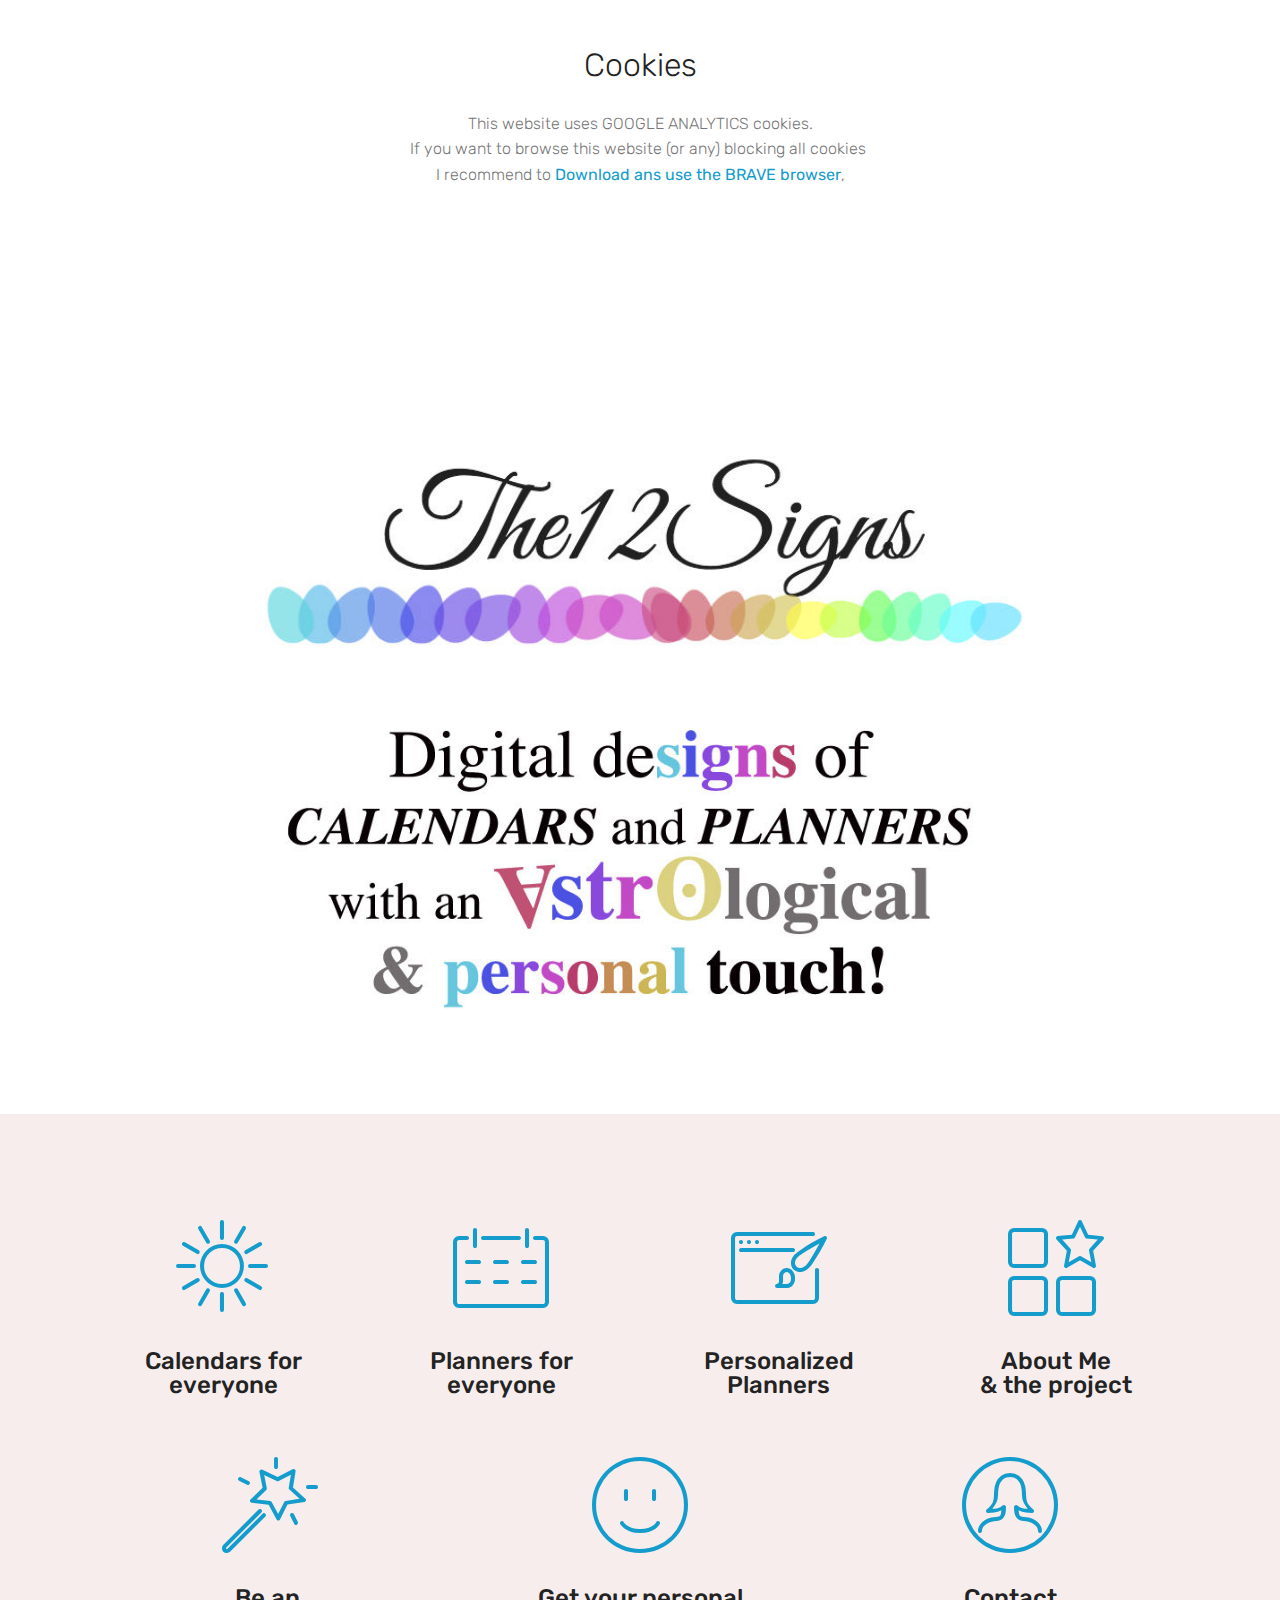
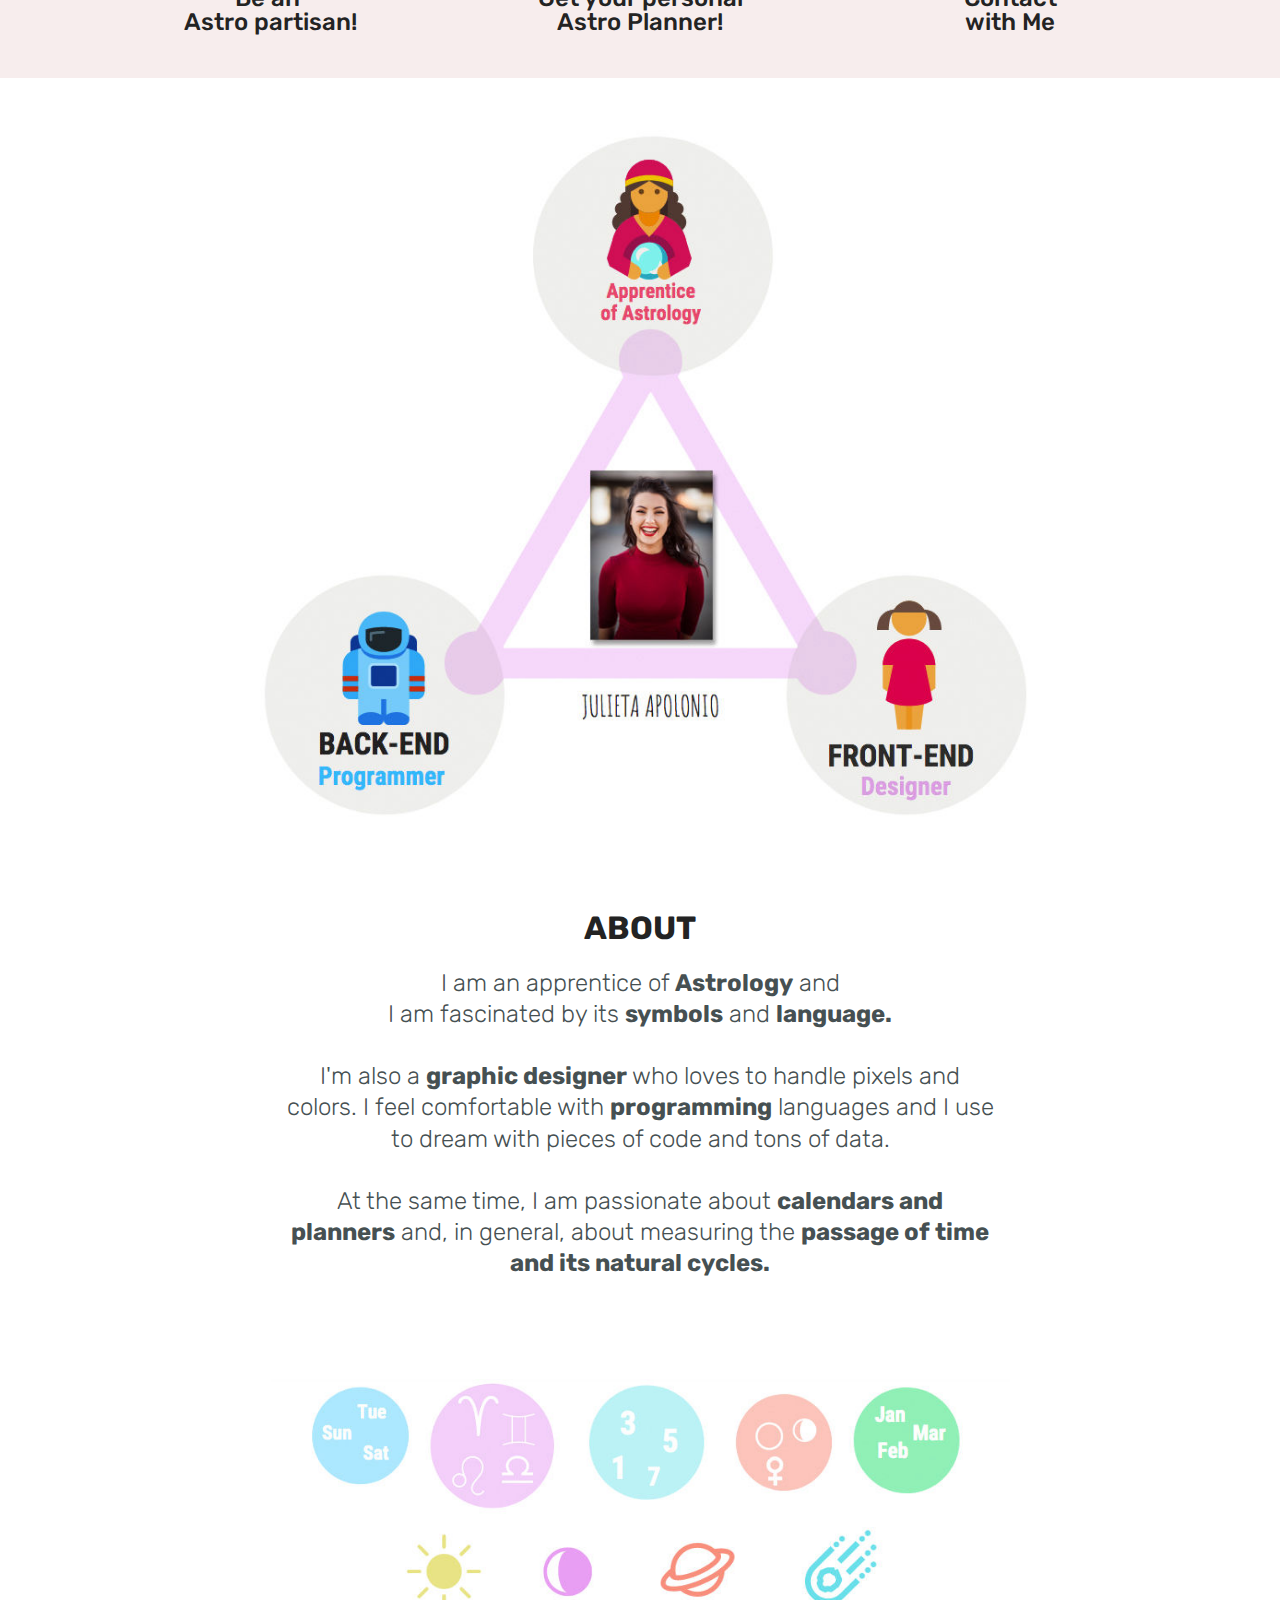
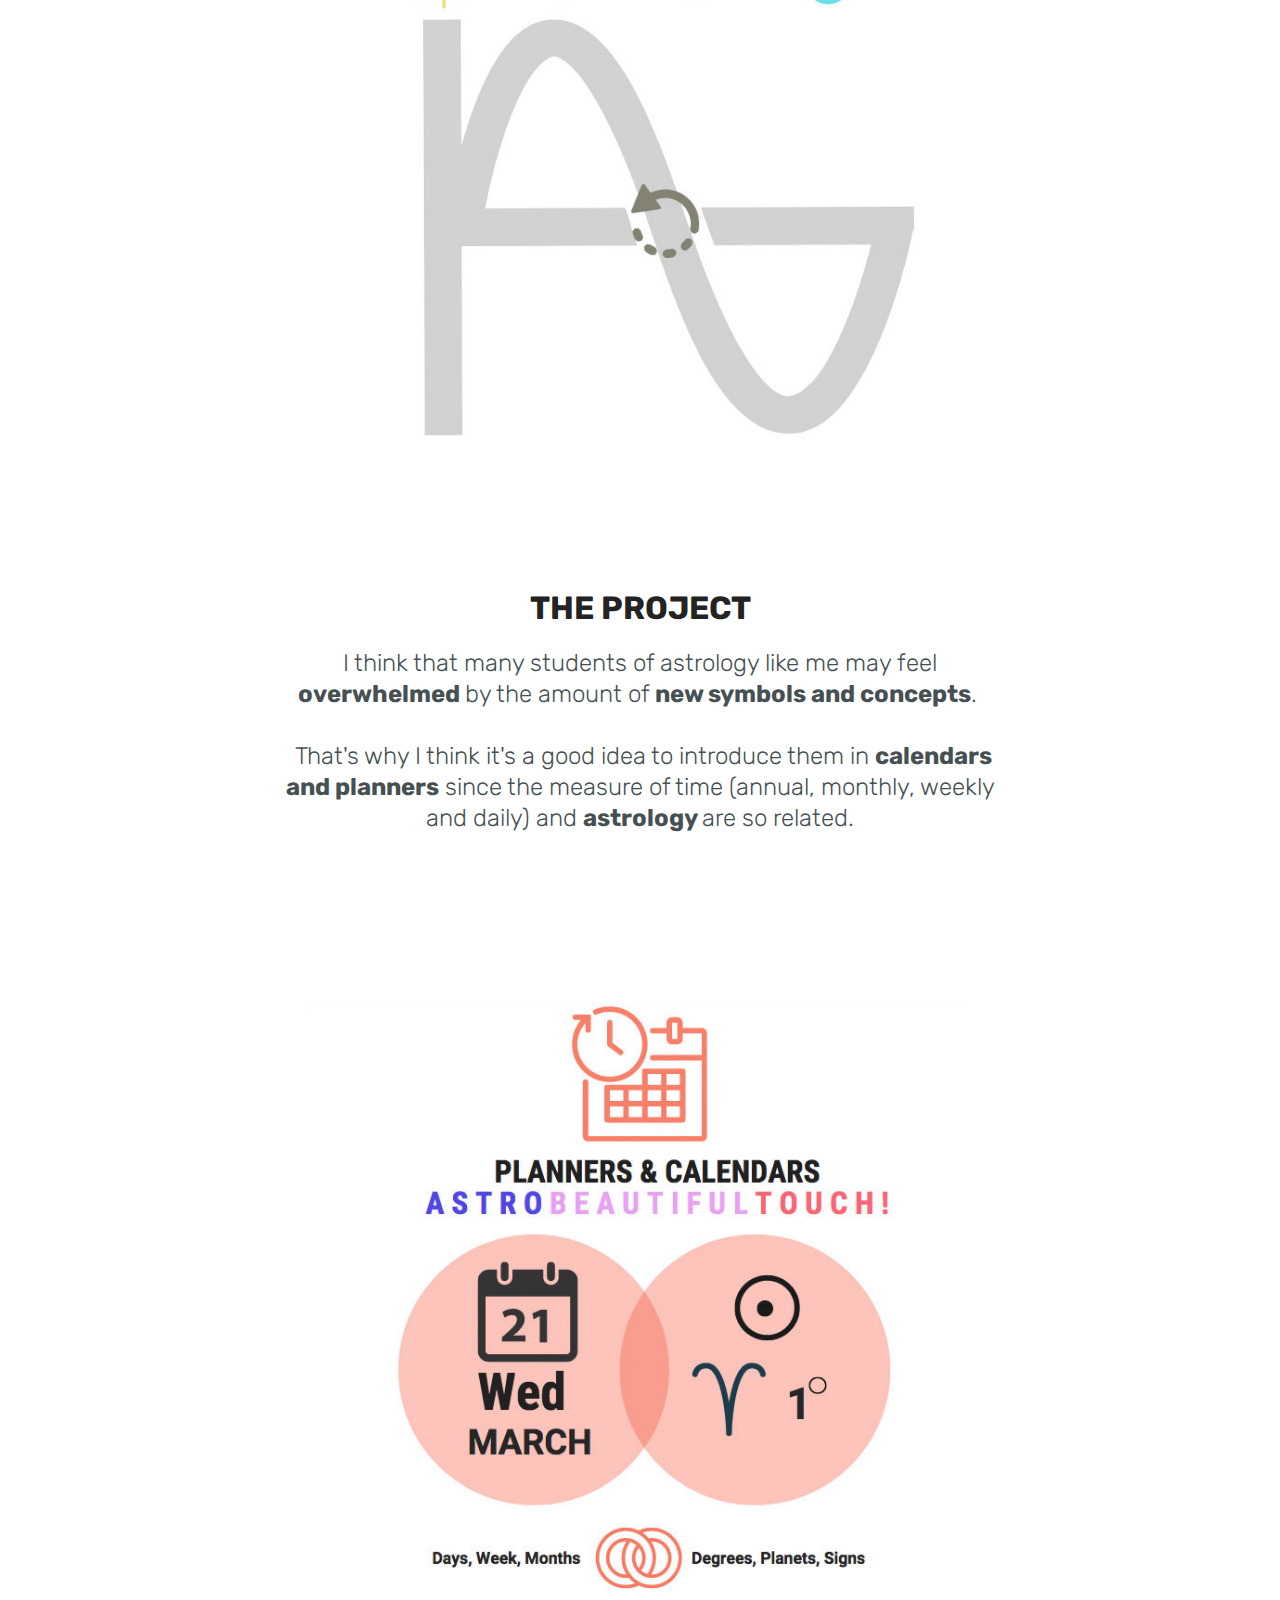
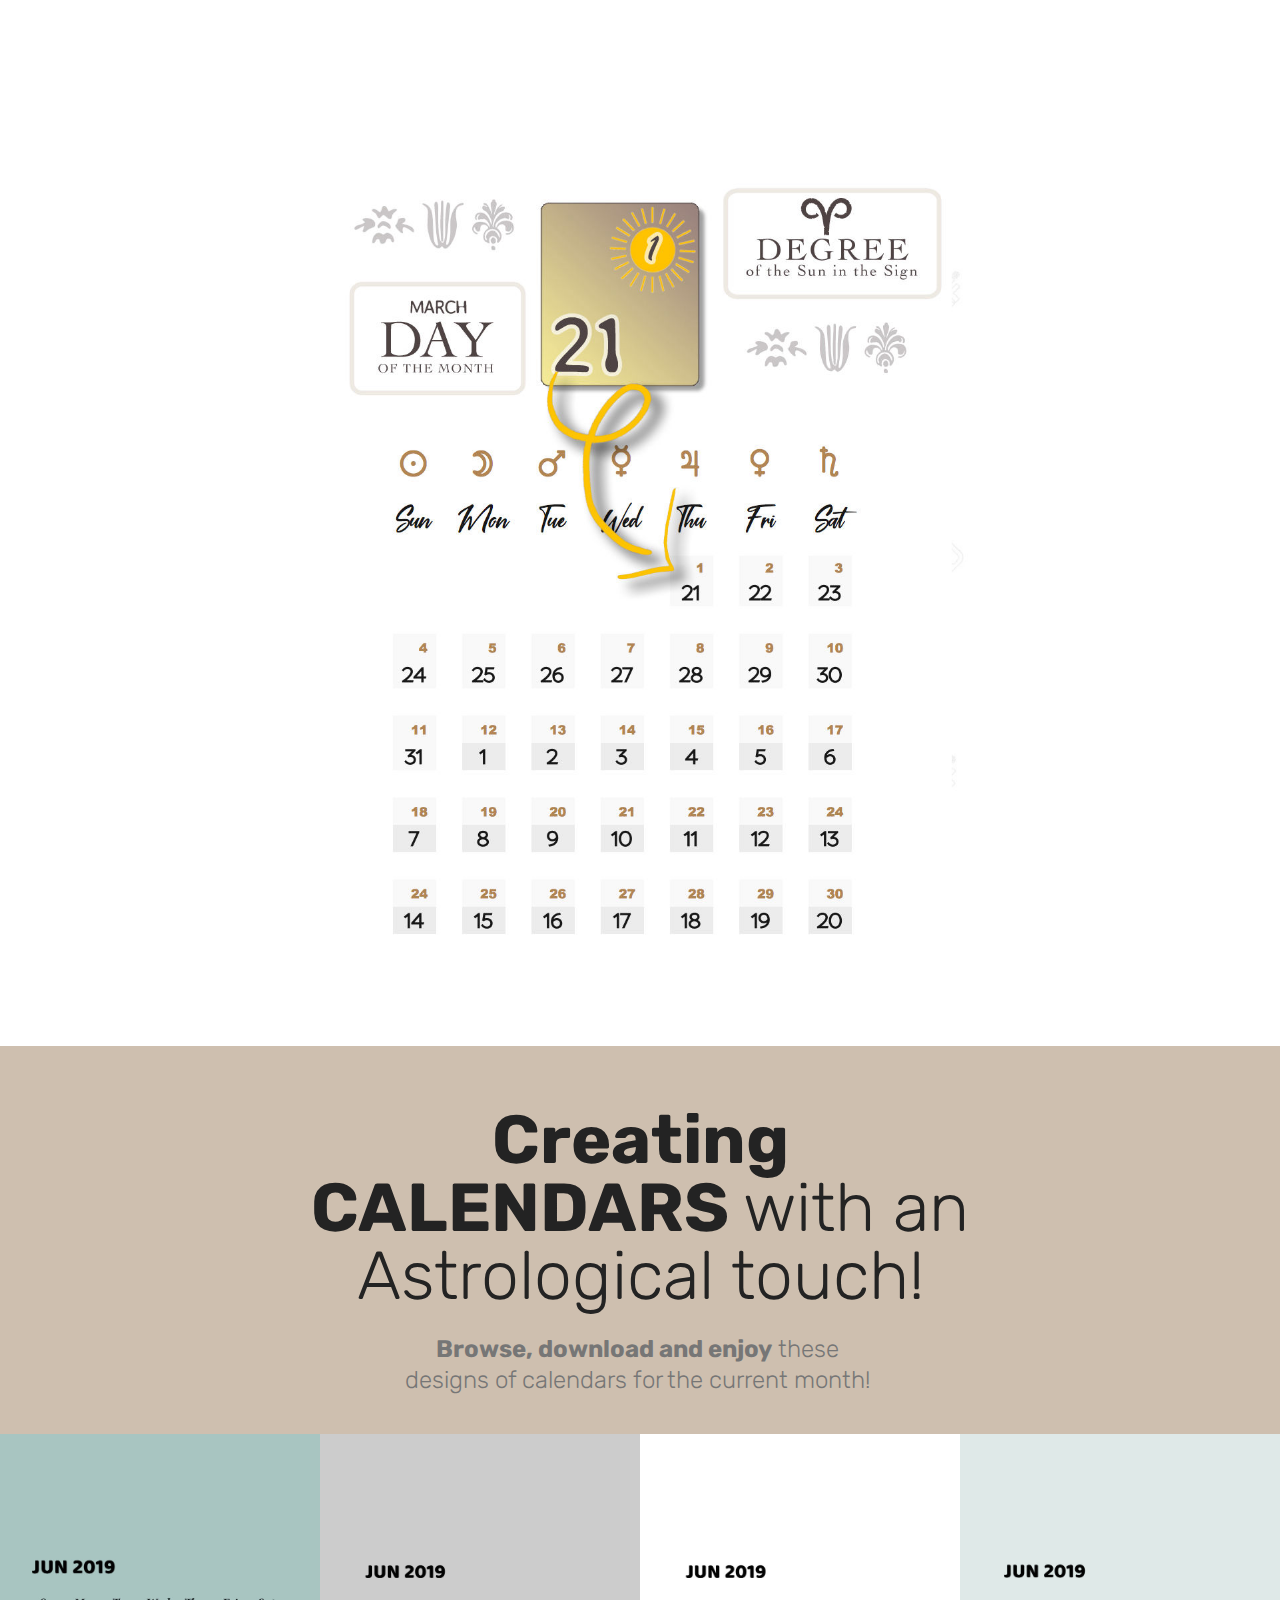
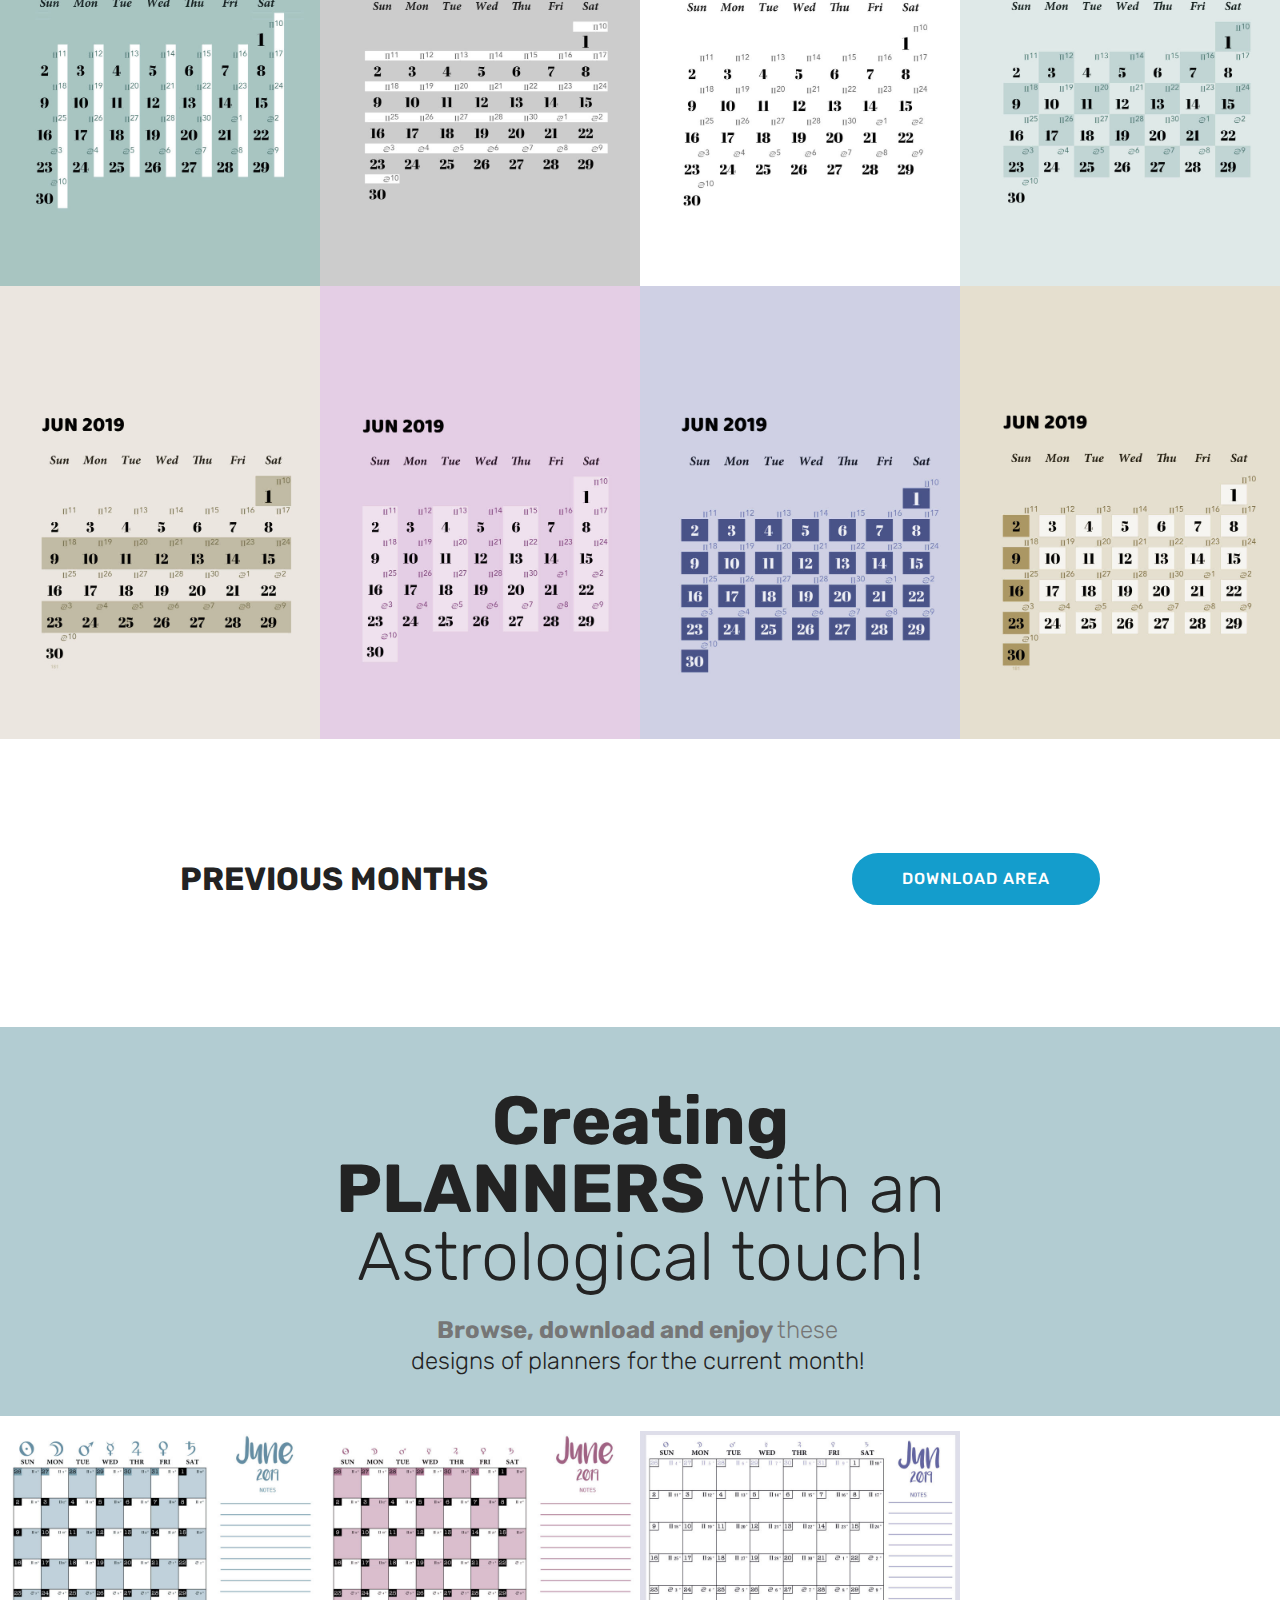
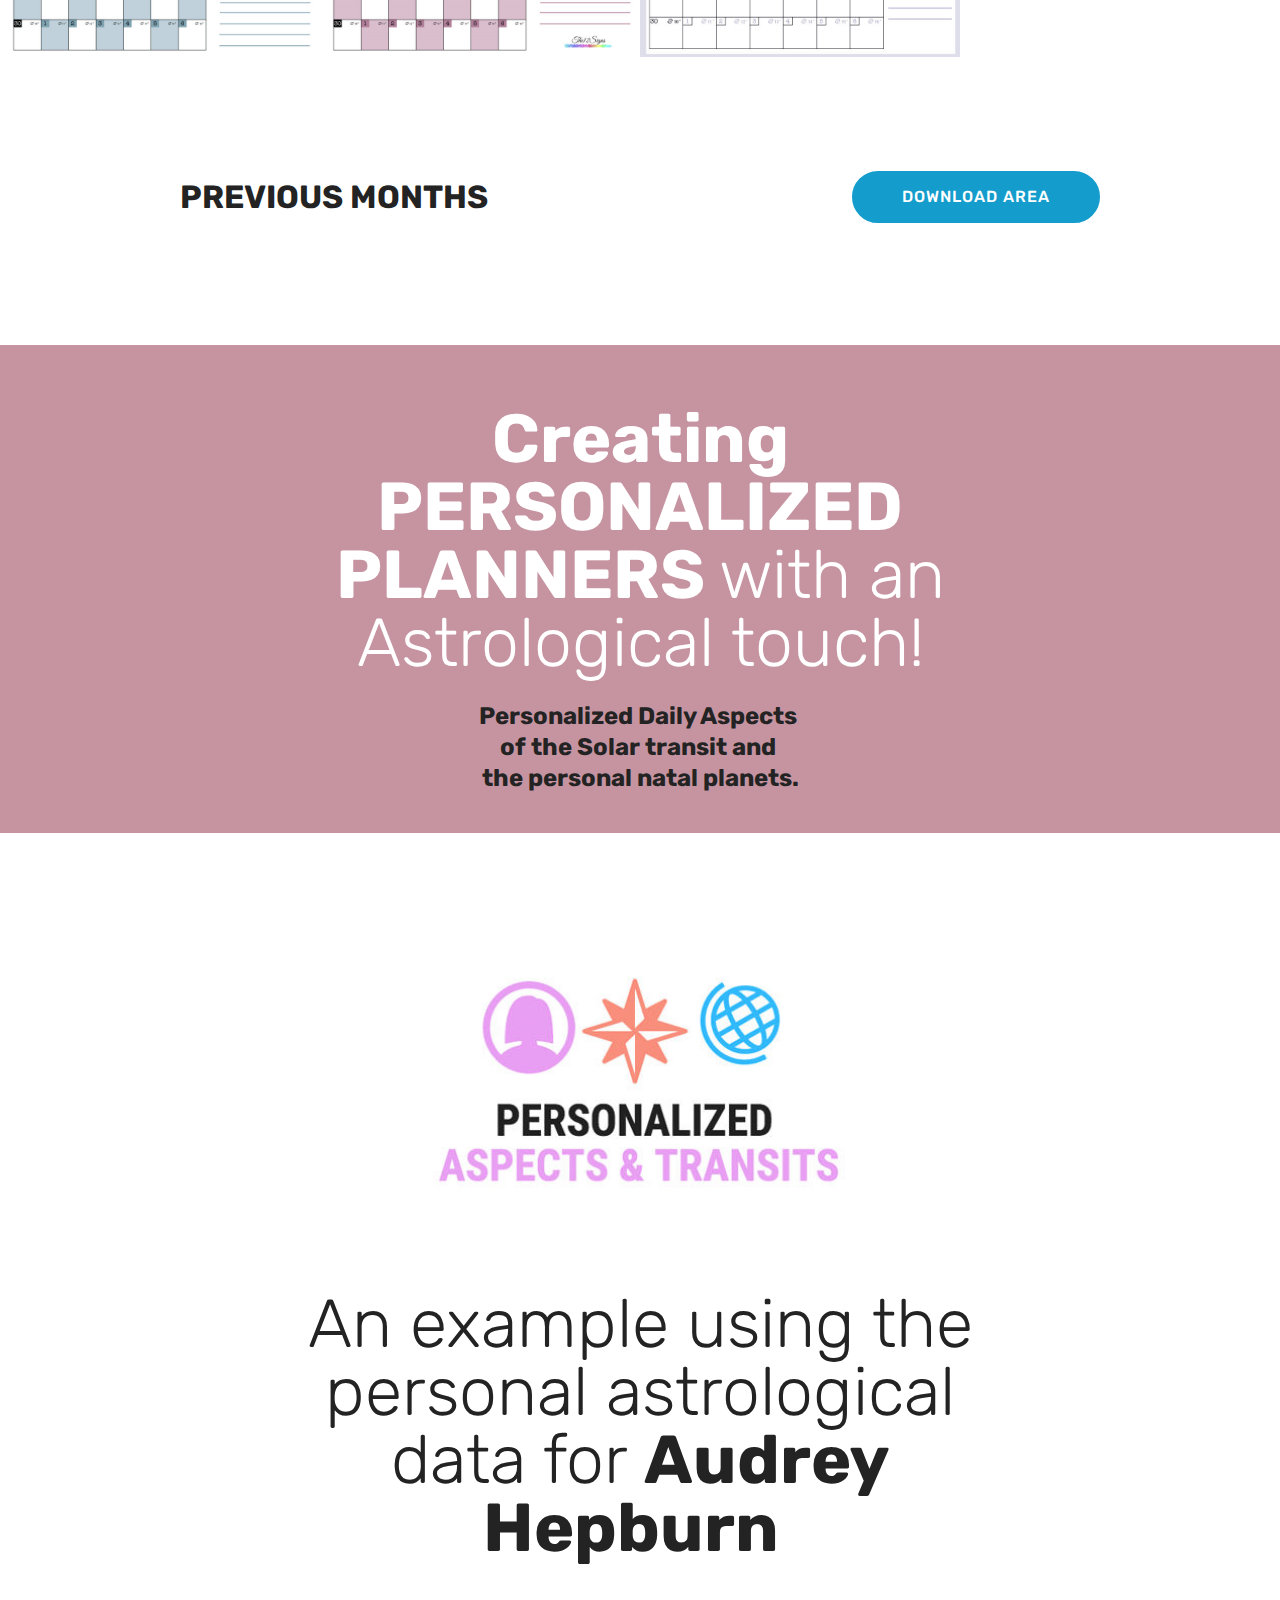
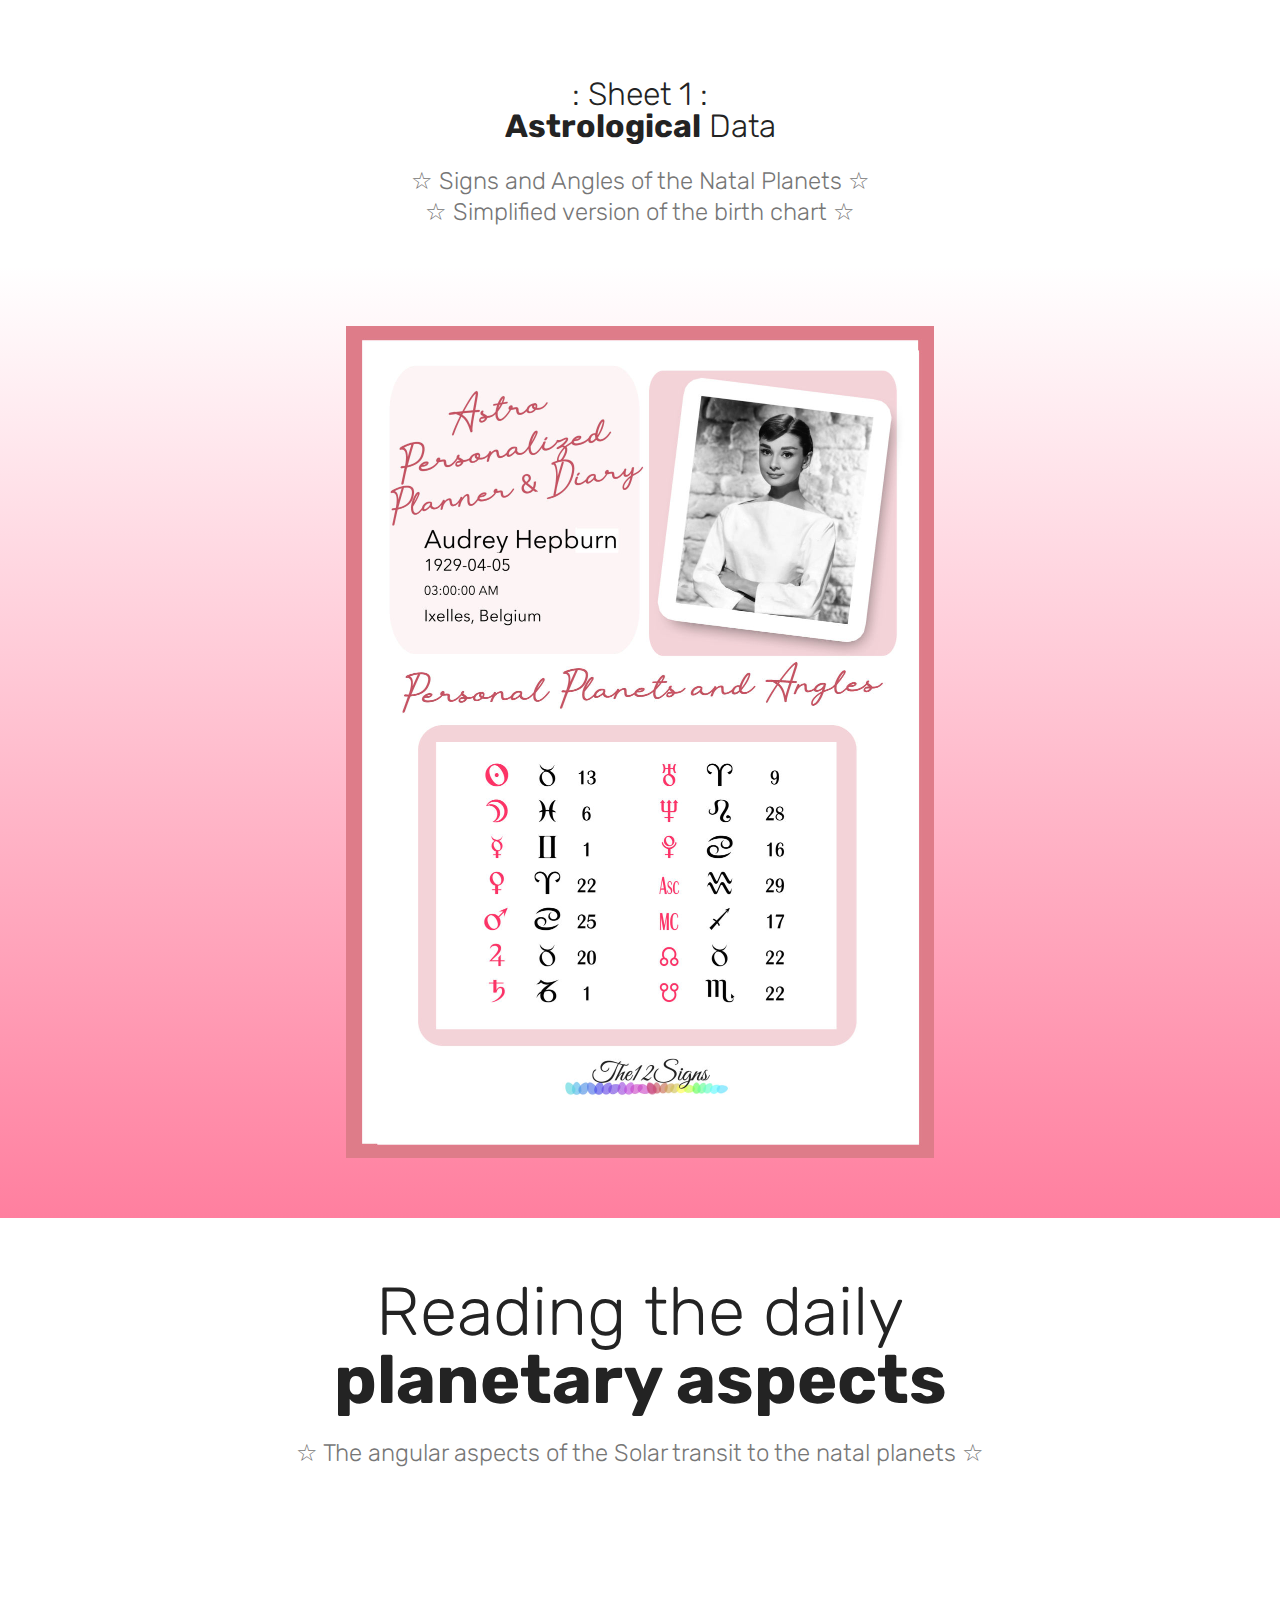
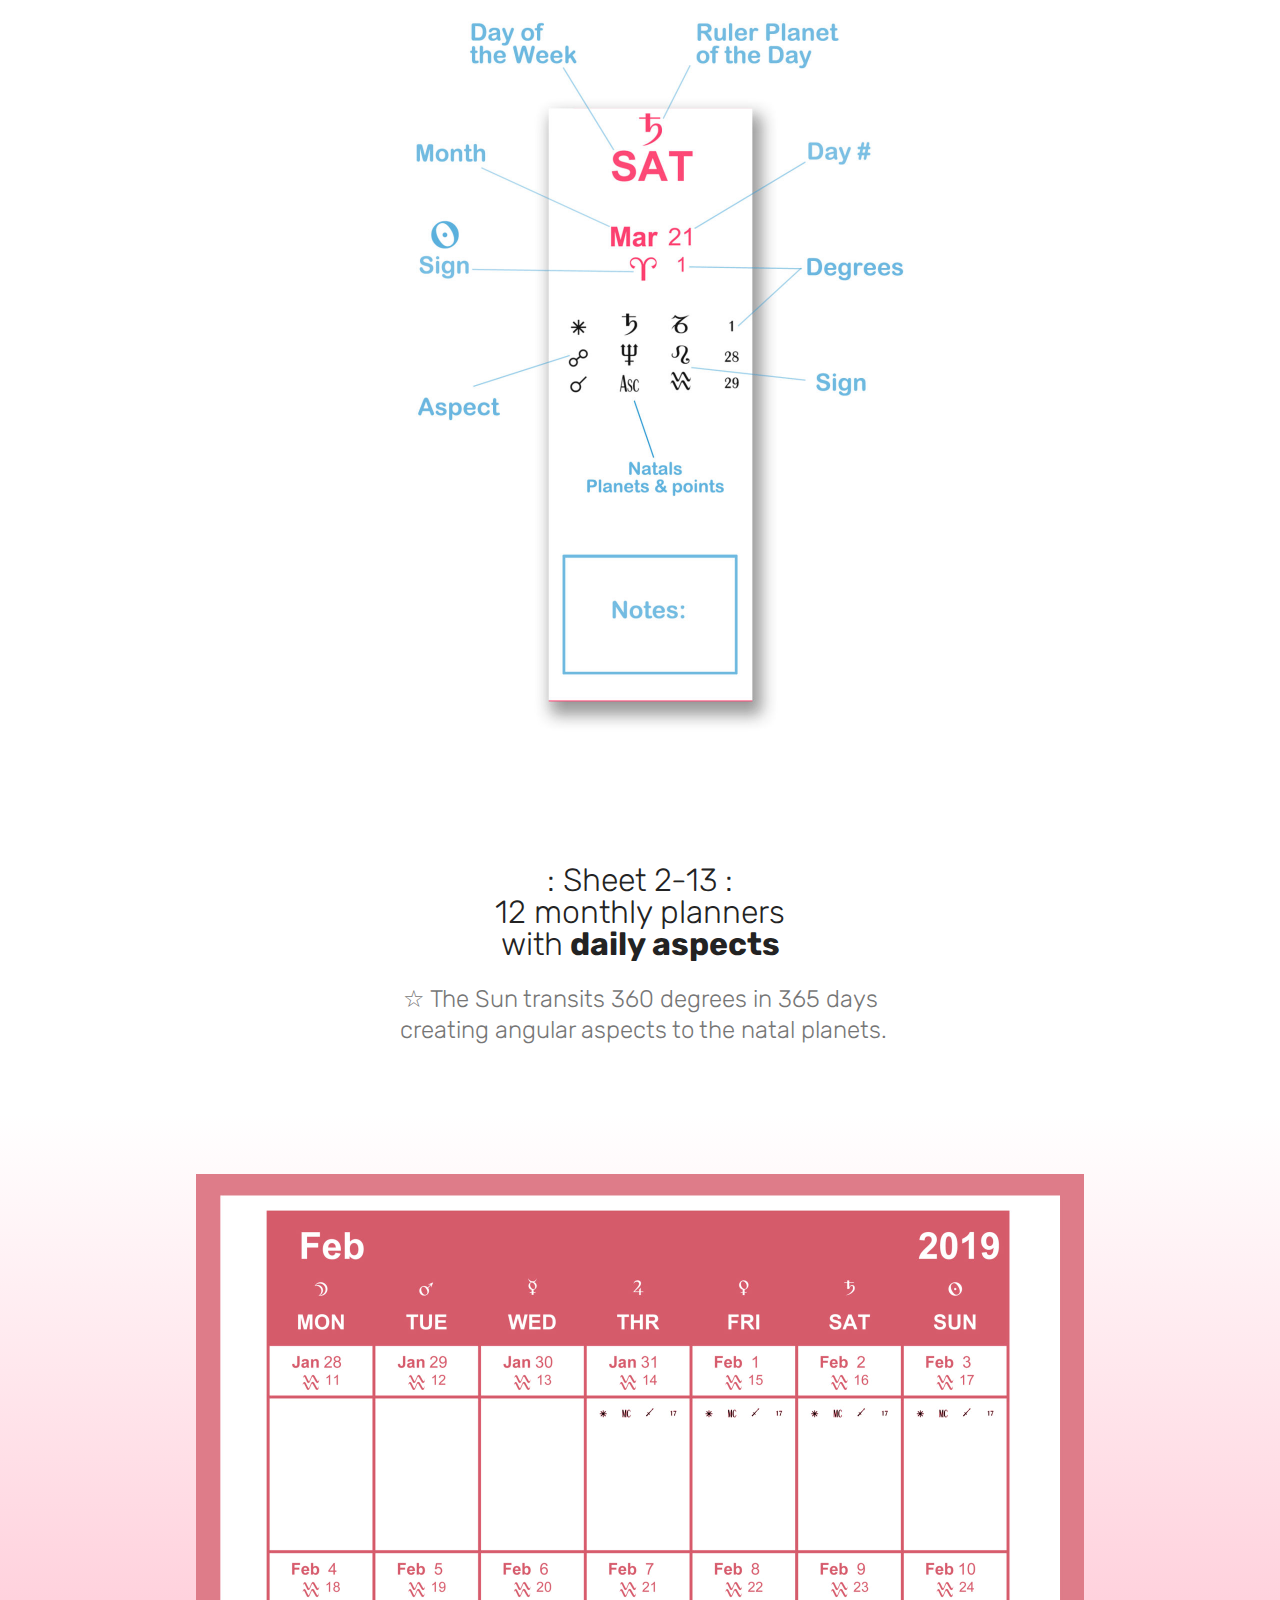
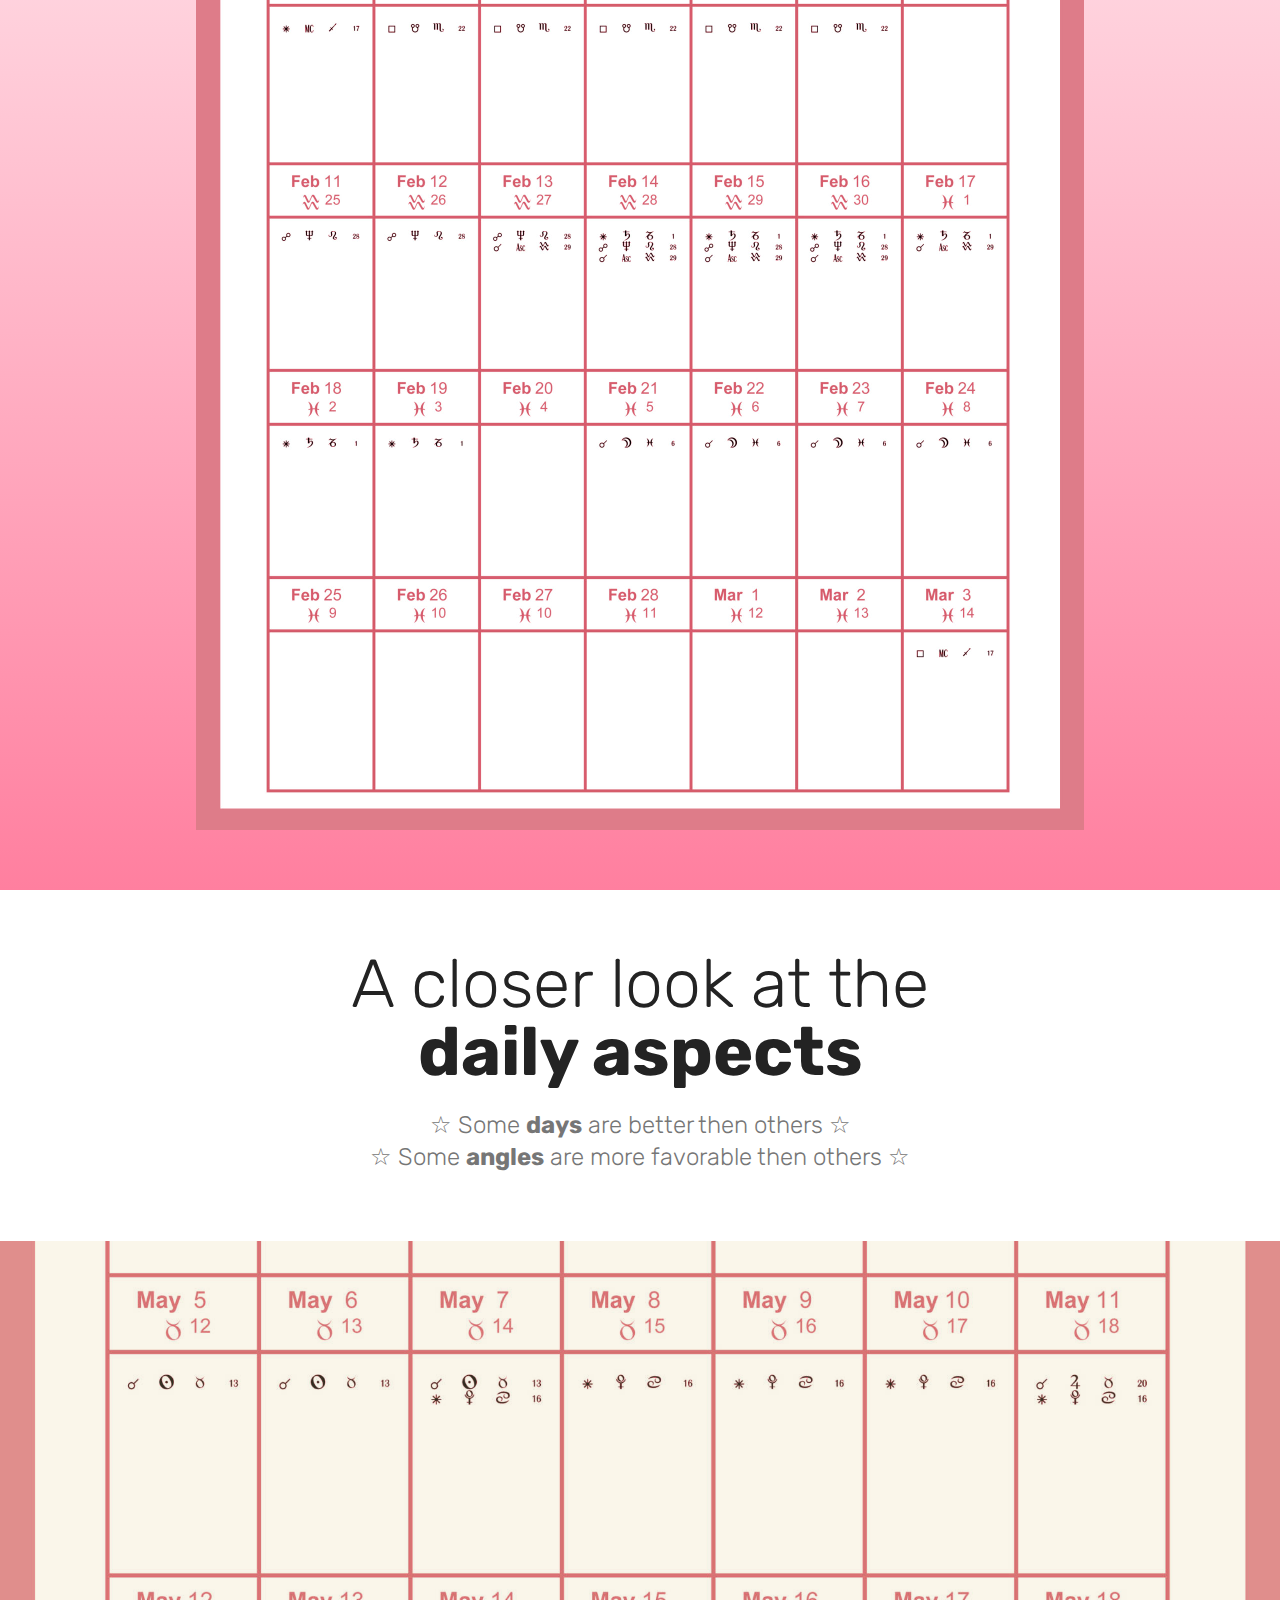
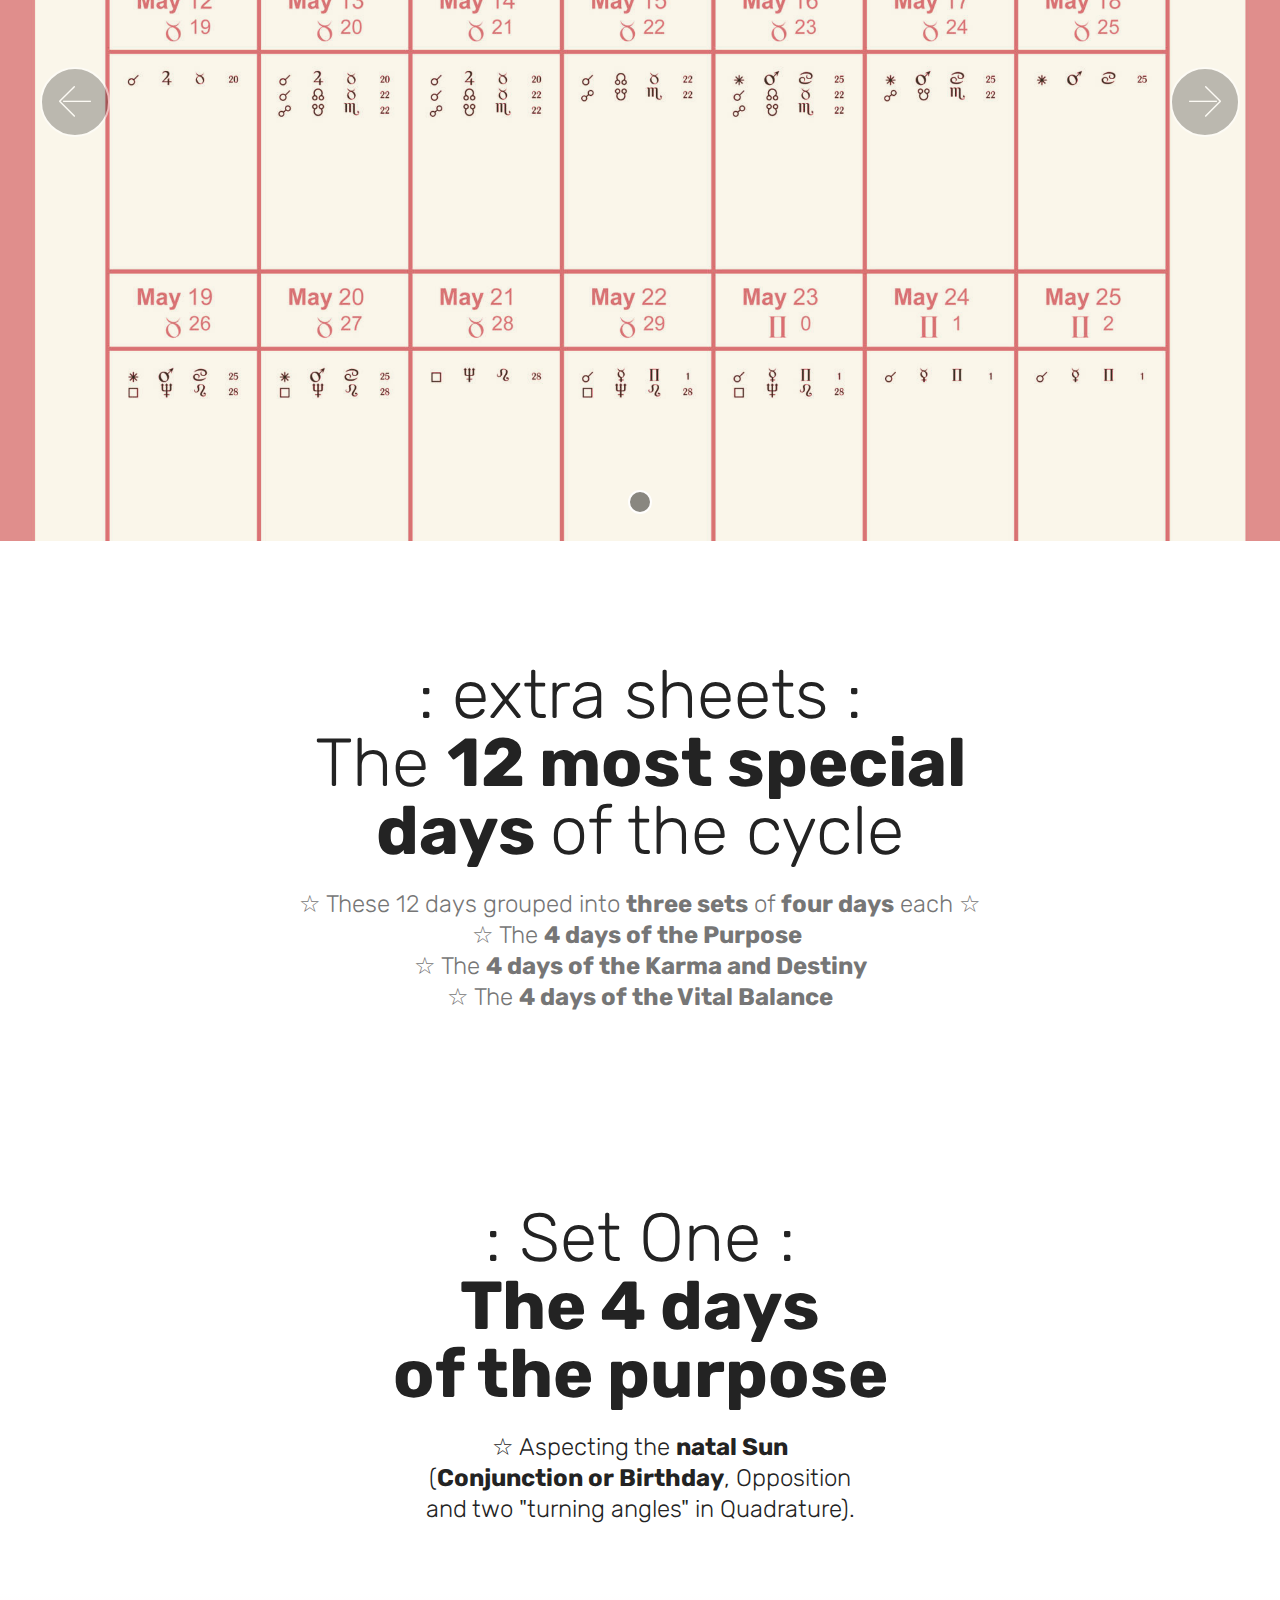
==== commit 432da46b: "create github pages" ====
--- a/index.html
+++ b/index.html
@@ -23,7 +23,27 @@
   
 </head>
 <body>
-  <section class="cid-rqqJMNJbcZ" id="image3-1y">
+  <section class="header1 cid-rsOf9tcWeZ" id="header16-6t">
+
+    
+
+    
+
+    <div class="container">
+        <div class="row justify-content-md-center">
+            <div class="col-md-10 align-center">
+                
+                <h3 class="mbr-section-subtitle mbr-light pb-3 mbr-fonts-style display-2">Cookies</h3>
+                <p class="mbr-text pb-3 mbr-fonts-style display-4">
+                    This website uses GOOGLE ANALYTICS cookies. <br>If&nbsp;you want to browse this website (or any) blocking all cookies&nbsp;<br>I recommend to&nbsp;<a href="https://brave.com/ezt263" target="_blank">Download ans use the BRAVE browser</a>,</p>
+                
+            </div>
+        </div>
+    </div>
+
+</section>
+
+<section class="engine"><a href="https://mobirise.info/v">html templates</a></section><section class="cid-rqqJMNJbcZ" id="image3-1y">
 
     
 
@@ -35,16 +55,119 @@
     </figure>
 </section>
 
-<section class="engine"><a href="https://mobirise.info/j">website templates</a></section><section class="cid-rsMJQPuWid" id="image3-5p">
+<section class="cid-rsMJQPuWid" id="image3-5p">
 
     
 
     <figure class="mbr-figure container">
             <div class="image-block" style="width: 100%;">
-                <img src="assets/images/dodeca-1888x727.jpg" width="1400" alt="Mobirise" title="">
-                
-            </div>
-    </figure>
+                <img src="assets/images/digitaldesigns-1240x410.jpg" width="1400" alt="Mobirise" title="">
+                
+            </div>
+    </figure>
+</section>
+
+<section class="features1 cid-rsO6ZROupT" id="features1-6q">
+    
+    
+
+    
+    <div class="container">
+        <div class="media-container-row">
+
+            <div class="card p-3 col-12 col-md-6 col-lg-3">
+                <div class="card-img pb-3">
+                    <a href="index.html#image3-24"><span class="mbr-iconfont mbri-sun2"></span></a>
+                </div>
+                <div class="card-box">
+                    <h4 class="card-title py-3 mbr-fonts-style display-5">
+                        Calendars for everyone</h4>
+                    
+                </div>
+            </div>
+
+            <div class="card p-3 col-12 col-md-6 col-lg-3">
+                <div class="card-img pb-3">
+                    <span class="mbr-iconfont mbri-calendar"></span>
+                </div>
+                <div class="card-box">
+                    <h4 class="card-title py-3 mbr-fonts-style display-5">
+                        Planners for everyone</h4>
+                    
+                </div>
+            </div>
+
+            <div class="card p-3 col-12 col-md-6 col-lg-3">
+                <div class="card-img pb-3">
+                    <span class="mbr-iconfont mbri-website-theme"></span>
+                </div>
+                <div class="card-box">
+                    <h4 class="card-title py-3 mbr-fonts-style display-5">Personalized Planners</h4>
+                    
+                </div>
+            </div>
+
+            <div class="card p-3 col-12 col-md-6 col-lg-3">
+                <div class="card-img pb-3">
+                    <span class="mbr-iconfont mbri-features"></span>
+                </div>
+                <div class="card-box">
+                    <h4 class="card-title py-3 mbr-fonts-style display-5">About Me<div>&amp; the project</div></h4>
+                    
+                </div>
+            </div>
+
+        </div>
+
+    </div>
+
+</section>
+
+<section class="features1 cid-rsO9h967GK" id="features1-6r">
+    
+    
+
+    
+    <div class="container">
+        <div class="media-container-row">
+
+            <div class="card p-3 col-12 col-md-6 col-lg-4">
+                <div class="card-img pb-3">
+                    <a href="index.html#image3-24"><span class="mbr-iconfont mbri-magic-stick"></span></a>
+                </div>
+                <div class="card-box">
+                    <h4 class="card-title py-3 mbr-fonts-style display-5">Be an&nbsp;<div>Astro partisan!</div></h4>
+                    
+                </div>
+            </div>
+
+            <div class="card p-3 col-12 col-md-6 col-lg-4">
+                <div class="card-img pb-3">
+                    <span class="mbr-iconfont mbri-smile-face"></span>
+                </div>
+                <div class="card-box">
+                    <h4 class="card-title py-3 mbr-fonts-style display-5">Get your personal<br>Astro Planner!</h4>
+                    
+                </div>
+            </div>
+
+            <div class="card p-3 col-12 col-md-6 col-lg-4">
+                <div class="card-img pb-3">
+                    <span class="mbr-iconfont mbri-user2"></span>
+                </div>
+                <div class="card-box">
+                    <h4 class="card-title py-3 mbr-fonts-style display-5">
+                        Contact<br>with Me</h4>
+                    
+                </div>
+            </div>
+
+            
+
+        </div>
+
+    </div>
+
 </section>
 
 <section class="cid-rqqWorOoea" id="image3-23">
@@ -52,7 +175,7 @@
     
 
     <figure class="mbr-figure container">
-            <div class="image-block" style="width: 62%;">
+            <div class="image-block" style="width: 83%;">
                 <img src="assets/images/julietaapolonio2-1000x823.jpg" width="1400" alt="Mobirise" title="">
                 
             </div>
@@ -67,7 +190,7 @@
         <div class="media-container-row">
             <div class="title col-12 col-md-8">
                 <h2 class="align-center pb-3 mbr-fonts-style display-2"><strong>
-                    ABOUT ME</strong></h2>
+                    ABOUT <br></strong></h2>
                 <h3 class="mbr-section-subtitle align-center mbr-light mbr-fonts-style display-5">I am an apprentice of <strong>Astrology</strong> and <br>I am fascinated by its <strong>symbols</strong> and <strong>language.</strong><br><br>I'm also a <strong>graphic designer</strong> who loves to handle pixels and colors. I feel comfortable with <strong>programming</strong> languages and I use to dream with pieces of code and tons of data.<br><br>At the same time, I am passionate about <strong>calendars and planners</strong> and, in general, about measuring the <strong>passage of time and its natural cycles.</strong><br><strong><br></strong></h3>
                 
             </div>
@@ -94,8 +217,7 @@
     <div class="container">
         <div class="media-container-row">
             <div class="title col-12 col-md-8">
-                <h2 class="align-center pb-3 mbr-fonts-style display-2"><strong>
-                    WHAT IS THIS PROJECT ABOUT?</strong></h2>
+                <h2 class="align-center pb-3 mbr-fonts-style display-2"><strong>THE PROJECT</strong></h2>
                 <h3 class="mbr-section-subtitle align-center mbr-light mbr-fonts-style display-5">I think that many students of astrology like me may feel <strong>overwhelmed </strong>by the amount of<strong> new symbols and concepts</strong>.&nbsp;<br><br>&nbsp;That's why I think it's a good idea to introduce them in <strong>calendars and planners</strong> since the measure of time (annual, monthly, weekly and daily) and <strong>astrology </strong>are so related.<br><br><br><strong><br></strong></h3>
                 
             </div>
@@ -134,7 +256,7 @@
     <div class="container">
         <div class="media-container-row">
             <div class="title col-12 col-md-8">
-                <h2 class="align-center pb-3 mbr-fonts-style display-1"><strong>Creating CALENDARS </strong>with an <br>Astrological touch!</h2>
+                <h2 class="align-center pb-3 mbr-fonts-style display-1"><strong>Creating CALENDARS </strong>with an Astrological touch!</h2>
                 <h3 class="mbr-section-subtitle align-center mbr-light mbr-fonts-style display-5"><strong>Browse, download and enjoy</strong>&nbsp;these&nbsp;<br>designs of calendars for the current month!&nbsp;<strong><br></strong></h3>
                 
             </div>
@@ -161,10 +283,10 @@
         <div class="row justify-content-center content-row">
             <div class="media-container-column title col-12 col-lg-7 col-md-6">
                 
-                <h2 class="align-left mbr-bold mbr-fonts-style display-2">SEE MORE CALENDARS</h2>
+                <h2 class="align-left mbr-bold mbr-fonts-style display-2">PREVIOUS MONTHS</h2>
             </div>
             <div class="media-container-column col-12 col-lg-3 col-md-4">
-                <div class="mbr-section-btn align-right py-4"><a class="btn btn-primary display-4" href="page7.html">SEE LEARN MORE</a></div>
+                <div class="mbr-section-btn align-right py-4"><a class="btn btn-primary display-4" href="page7.html">DOWNLOAD AREA</a></div>
             </div>
         </div>
     </div>
@@ -205,21 +327,28 @@
             <div class="media-container-column title col-12 col-lg-7 col-md-6">
                 
                 <h2 class="align-left mbr-bold mbr-fonts-style display-2">
-                    SEE MORE PLANNERS</h2>
+                    PREVIOUS MONTHS</h2>
             </div>
             <div class="media-container-column col-12 col-lg-3 col-md-4">
-                <div class="mbr-section-btn align-right py-4"><a class="btn btn-primary display-4" href="page8.html">SEE LEARN MORE</a></div>
-            </div>
-        </div>
-    </div>
-</section>
-
-<section class="carousel slide cid-rrGGagZtqO" data-interval="false" id="slider1-53">
-
-    
-
-    <div class="full-screen"><div class="mbr-slider slide carousel" data-pause="true" data-keyboard="false" data-ride="false" data-interval="false"><ol class="carousel-indicators"><li data-app-prevent-settings="" data-target="#slider1-53" data-slide-to="0"></li><li data-app-prevent-settings="" data-target="#slider1-53" data-slide-to="1"></li><li data-app-prevent-settings="" data-target="#slider1-53" data-slide-to="2"></li><li data-app-prevent-settings="" data-target="#slider1-53" data-slide-to="3"></li><li data-app-prevent-settings="" data-target="#slider1-53" class=" active" data-slide-to="4"></li></ol><div class="carousel-inner" role="listbox"><div class="carousel-item slider-fullscreen-image" data-bg-video-slide="false" style="background-image: url(assets/images/planner-jun-2019x2-2000x1414.jpg);"><div class="container container-slide"><div class="image_wrapper"><img src="assets/images/planner-jun-2019x2-2000x1414.jpg"><div class="carousel-caption justify-content-center"><div class="col-10 align-center"></div></div></div></div></div><div class="carousel-item slider-fullscreen-image" data-bg-video-slide="false" style="background-image: url(assets/images/planner-jun-2019x1-2000x1414.jpg);"><div class="container container-slide"><div class="image_wrapper"><img src="assets/images/planner-jun-2019x1-2000x1414.jpg"><div class="carousel-caption justify-content-center"><div class="col-10 align-center"></div></div></div></div></div><div class="carousel-item slider-fullscreen-image" data-bg-video-slide="false" style="background-image: url(assets/images/planner-jun-2019x3-2000x1414.jpg);"><div class="container container-slide"><div class="image_wrapper"><img src="assets/images/planner-jun-2019x3-2000x1414.jpg"><div class="carousel-caption justify-content-center"><div class="col-10 align-center"></div></div></div></div></div><div class="carousel-item slider-fullscreen-image" data-bg-video-slide="false" style="background-image: url(assets/images/planner-jun-2019x4-2000x1414.jpg);"><div class="container container-slide"><div class="image_wrapper"><img src="assets/images/planner-jun-2019x4-2000x1414.jpg"><div class="carousel-caption justify-content-center"><div class="col-10 align-center"></div></div></div></div></div><div class="carousel-item slider-fullscreen-image active" data-bg-video-slide="false" style="background-image: url(assets/images/planner-jun-2019x5-2000x1414.jpg);"><div class="container container-slide"><div class="image_wrapper"><img src="assets/images/planner-jun-2019x5-2000x1414.jpg"><div class="carousel-caption justify-content-center"><div class="col-10 align-center"></div></div></div></div></div></div><a data-app-prevent-settings="" class="carousel-control carousel-control-prev" role="button" data-slide="prev" href="#slider1-53"><span aria-hidden="true" class="mbri-left mbr-iconfont"></span><span class="sr-only">Previous</span></a><a data-app-prevent-settings="" class="carousel-control carousel-control-next" role="button" data-slide="next" href="#slider1-53"><span aria-hidden="true" class="mbri-right mbr-iconfont"></span><span class="sr-only">Next</span></a></div></div>
-
+                <div class="mbr-section-btn align-right py-4"><a class="btn btn-primary display-4" href="page8.html">DOWNLOAD AREA</a></div>
+            </div>
+        </div>
+    </div>
+</section>
+
+<section class="mbr-section content4 cid-rsSCbJCSpf" id="content4-6w">
+
+    
+
+    <div class="container">
+        <div class="media-container-row">
+            <div class="title col-12 col-md-8">
+                <h2 class="align-center pb-3 mbr-fonts-style display-1"><strong>Creating <br>PERSONALIZED PLANNERS </strong>with an <br>Astrological touch!</h2>
+                <h3 class="mbr-section-subtitle align-center mbr-light mbr-fonts-style display-5"><font color="#232323"><strong>Personalized Daily Aspects&nbsp;</strong></font><div><font color="#232323"><strong>of the Solar transit and&nbsp;</strong></font></div><div><font color="#232323"><strong>the personal natal planets.</strong></font></div></h3>
+                
+            </div>
+        </div>
+    </div>
 </section>
 
 <section class="cid-rqr3txuzMB" id="image3-27">
@@ -234,21 +363,6 @@
     </figure>
 </section>
 
-<section class="mbr-section content4 cid-rqCHDSWTXe" id="content4-2l">
-
-    
-
-    <div class="container">
-        <div class="media-container-row">
-            <div class="title col-12 col-md-8">
-                <h2 class="align-center pb-3 mbr-fonts-style display-1"><strong><a href="2-request-your-astro-personalized-planner.html" class="text-black">Planners</a>&nbsp;</strong>with an<br><strong>Astrological &amp; personal touch!</strong></h2>
-                <h3 class="mbr-section-subtitle align-center mbr-light mbr-fonts-style display-5"><div><span style="font-size: 2rem;">Personalized Daily Aspects&nbsp;<br></span><span style="font-size: 2rem;">of the Solar transit and</span><span style="font-size: 2rem;">&nbsp;<br></span><span style="font-size: 2rem;">the personal natal planets.</span></div></h3>
-                
-            </div>
-        </div>
-    </div>
-</section>
-
 <section class="mbr-section content4 cid-rsMXKzbBr0" id="content4-5r">
 
     
@@ -256,7 +370,7 @@
     <div class="container">
         <div class="media-container-row">
             <div class="title col-12 col-md-8">
-                <h2 class="align-center pb-3 mbr-fonts-style display-1">Astro Personalized &nbsp;<br><strong>Planner &amp; Diary&nbsp;</strong></h2>
+                <h2 class="align-center pb-3 mbr-fonts-style display-1">An example using the personal astrological data for <strong>Audrey Hepburn</strong>&nbsp;<br></h2>
                 
                 
             </div>
@@ -271,8 +385,8 @@
     <div class="container">
         <div class="media-container-row">
             <div class="title col-12 col-md-8">
-                <h2 class="align-center pb-3 mbr-fonts-style display-2">Personal&nbsp;<strong>Astrological</strong>&nbsp;Data</h2>
-                <h3 class="mbr-section-subtitle align-center mbr-light mbr-fonts-style display-7">☆ Signs and Angles of the Natal Planets.<div>☆ Simplified version of the birth chart</div></h3>
+                <h2 class="align-center pb-3 mbr-fonts-style display-2"><div><strong><br></strong></div>&nbsp;: Sheet 1 :&nbsp;<br><strong>Astrological</strong>&nbsp;Data</h2>
+                <h3 class="mbr-section-subtitle align-center mbr-light mbr-fonts-style display-5">☆ Signs and Angles of the Natal Planets ☆<div>☆ Simplified version of the birth chart ☆</div></h3>
                 
             </div>
         </div>
@@ -299,7 +413,7 @@
         <div class="media-container-row">
             <div class="title col-12 col-md-8">
                 <h2 class="align-center pb-3 mbr-fonts-style display-1">Reading the daily <strong>planetary aspects</strong></h2>
-                <h3 class="mbr-section-subtitle align-center mbr-light mbr-fonts-style display-5">☆ The aspects of the Solar transit through the natal planets.</h3>
+                <h3 class="mbr-section-subtitle align-center mbr-light mbr-fonts-style display-5">☆ The angular aspects of the Solar transit to the natal planets ☆</h3>
                 
             </div>
         </div>
@@ -325,8 +439,8 @@
     <div class="container">
         <div class="media-container-row">
             <div class="title col-12 col-md-8">
-                <h2 class="align-center pb-3 mbr-fonts-style display-1">12 monthly planners with<strong> daily aspects</strong></h2>
-                <h3 class="mbr-section-subtitle align-center mbr-light mbr-fonts-style display-5">☆ The Sun transits 360 degrees in 365 days<div>&nbsp;creating aspects to the natal planets.<br></div></h3>
+                <h2 class="align-center pb-3 mbr-fonts-style display-2">: Sheet 2-13 :<br>12 monthly planners <br>with<strong> daily aspects</strong></h2>
+                <h3 class="mbr-section-subtitle align-center mbr-light mbr-fonts-style display-5">☆ The Sun transits 360 degrees in 365 days<div>&nbsp;creating angular aspects to the natal planets.<br></div></h3>
                 
             </div>
         </div>
@@ -353,7 +467,7 @@
         <div class="media-container-row">
             <div class="title col-12 col-md-8">
                 <h2 class="align-center pb-3 mbr-fonts-style display-1">A closer look at the <strong>daily aspects</strong></h2>
-                <h3 class="mbr-section-subtitle align-center mbr-light mbr-fonts-style display-5">☆ Plan or comment based on the angular aspects.</h3>
+                <h3 class="mbr-section-subtitle align-center mbr-light mbr-fonts-style display-5">☆ Some <strong>days</strong> are better then others ☆<br>☆ Some <strong>angles</strong> are more favorable then others ☆</h3>
                 
             </div>
         </div>
@@ -375,8 +489,8 @@
     <div class="container">
         <div class="media-container-row">
             <div class="title col-12 col-md-8">
-                <h2 class="align-center pb-3 mbr-fonts-style display-1">The <strong>12 most special days </strong>of the cycle</h2>
-                <h3 class="mbr-section-subtitle align-center mbr-light mbr-fonts-style display-5">☆ These 12 days grouped into three sets of four days each.<br>☆ The 4 days of the purpose&nbsp;<br>☆ The 4 days of the karma and destiny<br>☆ The 4 days of the vital balance<br><br><br></h3>
+                <h2 class="align-center pb-3 mbr-fonts-style display-1">: extra sheets :<br>The <strong>12 most special days </strong>of the cycle</h2>
+                <h3 class="mbr-section-subtitle align-center mbr-light mbr-fonts-style display-5">☆ These 12 days grouped into <strong>three sets</strong> of <strong>four days</strong> each ☆<br>☆ The <strong>4 days of the Purpose</strong>&nbsp;<br>☆ The <strong>4 days of the Karma and Destiny</strong><br>☆ The <strong>4 days of the Vital Balance</strong><br><br><br></h3>
                 
             </div>
         </div>
@@ -390,8 +504,8 @@
     <div class="container">
         <div class="media-container-row">
             <div class="title col-12 col-md-8">
-                <h2 class="align-center pb-3 mbr-fonts-style display-1"><strong>The 4 days</strong><div><strong>of the purpose</strong></div></h2>
-                <h3 class="mbr-section-subtitle align-center mbr-light mbr-fonts-style display-5">☆ Aspecting the <strong>natal Sun</strong><div>(Conjunction or birthday, Opposition</div><div>and turning points in Quadrature).</div></h3>
+                <h2 class="align-center pb-3 mbr-fonts-style display-1">: Set One :<br><strong>The 4 days</strong><div><strong>of the purpose</strong></div></h2>
+                <h3 class="mbr-section-subtitle align-center mbr-light mbr-fonts-style display-5">☆ Aspecting the <strong>natal Sun</strong><div>(<strong>Conjunction or Birthday</strong>, Opposition</div><div>and two "turning angles" in Quadrature).</div></h3>
                 
             </div>
         </div>
@@ -417,7 +531,7 @@
     <div class="container">
         <div class="media-container-row">
             <div class="title col-12 col-md-8">
-                <h2 class="align-center pb-3 mbr-fonts-style display-2"><strong>The 4 special days</strong><div><strong>of karma and destiny</strong></div></h2>
+                <h2 class="align-center pb-3 mbr-fonts-style display-1">: Set Two :<br>The 4 special days of <strong>karma and destiny</strong></h2>
                 <h3 class="mbr-section-subtitle align-center mbr-light mbr-fonts-style display-5">☆ &nbsp;Aspecting the <strong>lunar nodes</strong> and their Quadratures ☆ &nbsp;</h3>
                 
             </div>
@@ -444,8 +558,8 @@
     <div class="container">
         <div class="media-container-row">
             <div class="title col-12 col-md-8">
-                <h2 class="align-center pb-3 mbr-fonts-style display-1">The 4 special days<div>of the<strong> vital balance</strong></div></h2>
-                <h3 class="mbr-section-subtitle align-center mbr-light mbr-fonts-style display-5">☆ Aspecting ASC, DESC, MC Y FC.</h3>
+                <h2 class="align-center pb-3 mbr-fonts-style display-1">: Set Three :<br>The 4 special days<div>of the<strong> vital balance</strong></div></h2>
+                <h3 class="mbr-section-subtitle align-center mbr-light mbr-fonts-style display-5">☆ Aspecting 4&nbsp;<strong>conjunctions </strong>to ASC, DESC, MC Y FC <strong>☆</strong><br>&nbsp;☆ The <strong>dates of the days</strong> in which these conjunctions occur throughout the year are calculated and printed ☆</h3>
                 
             </div>
         </div>
@@ -471,8 +585,8 @@
     <div class="container">
         <div class="media-container-row">
             <div class="title col-12 col-md-8">
-                <h2 class="align-center pb-3 mbr-fonts-style display-1">Personal<br><strong>Seasons</strong></h2>
-                <h3 class="mbr-section-subtitle align-center mbr-light mbr-fonts-style display-5">☆ Cross Wheel Snake Circle lemiscata<div>infinity&nbsp;<span style="font-size: 1.5rem;">4 Axiss, aqui los tienes.</span></div></h3>
+                <h2 class="align-center pb-3 mbr-fonts-style display-1">: extra sheets :<br>Personal&nbsp;<strong>Seasons</strong></h2>
+                <h3 class="mbr-section-subtitle align-center mbr-light mbr-fonts-style display-5">☆ It shows the gap between the <strong>annual solar rhythm at the equator</strong> and the personal annual rhythm at the latitude of birth.<div><br>The <strong>'Personal seasons'</strong> as well as displaced are deformed in duration and give information on the "vital balance" process of the person throughout the year cycle.</div></h3>
                 
             </div>
         </div>
@@ -498,8 +612,8 @@
     <div class="container">
         <div class="media-container-row">
             <div class="title col-12 col-md-8">
-                <h2 class="align-center pb-3 mbr-fonts-style display-1">Some&nbsp;<br>global notes?<div><strong>Do it here</strong></div></h2>
-                <h3 class="mbr-section-subtitle align-center mbr-light mbr-fonts-style display-5">☆&nbsp;TO DO LIST</h3>
+                <h2 class="align-center pb-3 mbr-fonts-style display-2">A <strong>blank extra sheet </strong><br>in a global overview of the year <br>divided into <strong>months and signs</strong>.</h2>
+                <h3 class="mbr-section-subtitle align-center mbr-light mbr-fonts-style display-5">☆ To-do lists, Tasks, &nbsp;Deadlines, Priorities, <br>Checklist, Reminders, Comments.</h3>
                 
             </div>
         </div>
@@ -525,8 +639,8 @@
     <div class="container">
         <div class="media-container-row">
             <div class="title col-12 col-md-8">
-                <h2 class="align-center pb-3 mbr-fonts-style display-1">Legend and<div><strong>Symbols</strong></div></h2>
-                <h3 class="mbr-section-subtitle align-center mbr-light mbr-fonts-style display-5">☆ Surely you already know them&nbsp;</h3>
+                <h2 class="align-center pb-3 mbr-fonts-style display-1">: final sheet :<br>Legend and<div><strong>Symbols</strong></div></h2>
+                <h3 class="mbr-section-subtitle align-center mbr-light mbr-fonts-style display-5">☆ &nbsp;Surely you already know them but here they are ☆&nbsp;</h3>
                 
             </div>
         </div>
@@ -552,9 +666,27 @@
     <div class="container">
         <div class="media-container-row">
             <div class="title col-12 col-md-8">
-                <h2 class="align-center pb-3 mbr-fonts-style display-2">FINAL RESULT PDF</h2>
-                <h3 class="mbr-section-subtitle align-center mbr-light mbr-fonts-style display-5">Download and print this calendar with&nbsp;<br>your home printer or local provider.</h3>
-                
+                <h2 class="align-center pb-3 mbr-fonts-style display-1"><strong>FINAL RESULT</strong></h2>
+                <h3 class="mbr-section-subtitle align-center mbr-light mbr-fonts-style display-5">☆ All the sheets of the planner in a file <br>in <strong>PDF format</strong> or in different <strong>JPEG files</strong>.<br></h3>
+                
+            </div>
+        </div>
+    </div>
+</section>
+
+<section class="mbr-section info1 cid-rsSOByzX3G" id="info1-6x">
+
+    
+
+    
+    <div class="container">
+        <div class="row justify-content-center content-row">
+            <div class="media-container-column title col-12 col-lg-7 col-md-6">
+                <h3 class="mbr-section-subtitle align-left mbr-light pb-3 mbr-fonts-style display-5">You can download the planner for Audrey Hepburn</h3>
+                <h2 class="align-left mbr-bold mbr-fonts-style display-2">Original Size A3</h2>
+            </div>
+            <div class="media-container-column col-12 col-lg-3 col-md-4">
+                <div class="mbr-section-btn align-right py-4"><a class="btn btn-primary display-4" href="page8.html">DOWNLOAD AREA</a></div>
             </div>
         </div>
     </div>
@@ -567,39 +699,40 @@
     <div class="container">
         <div class="media-container-row">
             <div class="title col-12 col-md-8">
-                <h2 class="align-center pb-3 mbr-fonts-style display-1">You can print and write notes</h2>
-                <h3 class="mbr-section-subtitle align-center mbr-light mbr-fonts-style display-5">☆ Seguro que ya los conoces pero<br>si quieres recordarlos, aqui los tienes.</h3>
-                
-            </div>
-        </div>
-    </div>
-</section>
-
-<section class="cid-rsMYB3N18B" id="image2-6f">
-
-    
-
-    <figure class="mbr-figure container">
-        <div class="image-block" style="width: 94%;">
-            <img src="assets/images/printing1-1-1000x553.jpg" alt="Mobirise" title="">
-            
-        </div>
-    </figure>
-</section>
-
-<section class="mbr-section content4 cid-rsMYC98LoM" id="content4-6g">
-
-    
-
-    <div class="container">
-        <div class="media-container-row">
-            <div class="title col-12 col-md-8">
-                <h2 class="align-center pb-3 mbr-fonts-style display-1">or keep&nbsp;<br><strong>digital</strong></h2>
-                <h3 class="mbr-section-subtitle align-center mbr-light mbr-fonts-style display-5">☆ You can add notes without printing <br>using in the PDF file itself<div>and your PDF Reader.</div></h3>
-                
-            </div>
-        </div>
-    </div>
+                <h2 class="align-center pb-3 mbr-fonts-style display-1">You can print it&nbsp;<br>or <strong>keep digital</strong>&nbsp;</h2>
+                <h3 class="mbr-section-subtitle align-center mbr-light mbr-fonts-style display-5">☆ You also can add notes without printing&nbsp;<div>using the PDF file&nbsp;<span style="font-size: 1.5rem;">and your PDF Reader.</span></div></h3>
+                
+            </div>
+        </div>
+    </div>
+</section>
+
+<section class="mbr-section content4 cid-rsSS2NEINI" id="content4-6y">
+
+    
+
+    <div class="container">
+        <div class="media-container-row">
+            <div class="title col-12 col-md-8">
+                <h2 class="align-center pb-3 mbr-fonts-style display-1">My <strong>'Astro <br>Partisans'</strong></h2>
+                <h3 class="mbr-section-subtitle align-center mbr-light mbr-fonts-style display-5">☆ Those astrology lovers who <br><strong>collaborate</strong> with this project.&nbsp;<br><br>&nbsp;☆ My <strong>Aquarian community</strong><br>that sends me <strong>Taurine resources.</strong>&nbsp;<br><br>
+☆ In gratitude for their support, <br>they receive a personalized gift.&nbsp;</h3>
+                
+            </div>
+        </div>
+    </div>
+</section>
+
+<section class="cid-rqrtiIxEpX" id="image3-2b">
+
+    
+
+    <figure class="mbr-figure container">
+            <div class="image-block" style="width: 89%;">
+                <img src="assets/images/donors-995x656.jpg" width="1400" alt="Mobirise" title="">
+                
+            </div>
+    </figure>
 </section>
 
 <section class="header1 cid-rsN0R3Wviw" id="header16-6i">
@@ -616,77 +749,27 @@
                 <p class="mbr-text pb-3 mbr-fonts-style display-5">
                     (Paypal, Credit Card or any Criptocurrency)
                 </p>
-                <div class="mbr-section-btn"><a class="btn btn-md btn-black-outline display-4" href="https://mobirise.co">MORE INFO</a></div>
-            </div>
-        </div>
-    </div>
-
-</section>
-
-<section class="mbr-section content4 cid-rqCHV3p6Qc" id="content4-2n">
-
-    
-
-    <div class="container">
-        <div class="media-container-row">
-            <div class="title col-12 col-md-8">
-                <h2 class="align-center pb-3 mbr-fonts-style display-1"><strong>Become a 'Astropartisan'</strong></h2>
-                <h3 class="mbr-section-subtitle align-center mbr-light mbr-fonts-style display-2"><div><div></div></div></h3>
-                
-            </div>
-        </div>
-    </div>
-</section>
-
-<section class="cid-rqrtiIxEpX" id="image3-2b">
-
-    
-
-    <figure class="mbr-figure container">
-            <div class="image-block" style="width: 89%;">
-                <img src="assets/images/donors-995x656.jpg" width="1400" alt="Mobirise" title="">
-                
-            </div>
-    </figure>
-</section>
-
-<section class="header1 cid-rr14CntECW" id="header16-30">
-
-    
-
-    
-
-    <div class="container">
-        <div class="row justify-content-md-center">
-            <div class="col-md-10 align-center">
-                <h1 class="mbr-section-title mbr-bold pb-3 mbr-fonts-style display-1"><span style="font-weight: normal;">Get your personalized planner with </span>your planetary aspects<span style="font-weight: normal;"> of the Solar transit.</span></h1>
-                
-                <p class="mbr-text pb-3 mbr-fonts-style display-5">
-                    You can also request it for someone else. <br>[EN]https://form.jotformeu.com/91451615758362<br>[ES] https://form.jotformeu.com/91452588158366<br></p>
-                <div class="mbr-section-btn"><a class="btn btn-md btn-secondary display-4" href="https://form.jotformeu.com/91451615758362" target="_blank">GET IT NOW</a></div>
-            </div>
-        </div>
-    </div>
-
-</section>
-
-<section class="header1 cid-rr0SqP7wwF" id="header16-2s">
-
-    
-
-    
-
-    <div class="container">
-        <div class="row justify-content-md-center">
-            <div class="col-md-10 align-center">
-                <h1 class="mbr-section-title mbr-bold pb-3 mbr-fonts-style display-1"><a href="contact.html">Contact</a></h1>
-                
-                
-                
-            </div>
-        </div>
-    </div>
-
+                <div class="mbr-section-btn"><a class="btn btn-md btn-black-outline display-4" href="https://mobirise.co">DONATIONS METHODS</a></div>
+            </div>
+        </div>
+    </div>
+
+</section>
+
+<section class="mbr-section content4 cid-rsSTzcdjfy" id="content4-6z">
+
+    
+
+    <div class="container">
+        <div class="media-container-row">
+            <div class="title col-12 col-md-8">
+                <h2 class="align-center pb-3 mbr-fonts-style display-2">Get your personalized planner with <strong>your daily planetary aspects</strong> of the Solar transit.</h2>
+                <h3 class="mbr-section-subtitle align-center mbr-light mbr-fonts-style display-5">☆ You also can add notes without printing&nbsp;<div>using the PDF file&nbsp;<span style="font-size: 1.5rem;">and your PDF Reader.</span></div></h3>
+                <div class="mbr-section-btn align-center py-4"><a class="btn btn-secondary display-4" href="https://form.jotformeu.com/91451615758362" target="_blank">[EN] English</a>
+                    <a class="btn btn-primary display-4" href="https://form.jotformeu.com/91452588158366" target="_blank">[ES] Español</a></div>
+            </div>
+        </div>
+    </div>
 </section>
 
 <section class="header1 cid-rr0SBEwPZW" id="header16-2t">
@@ -700,8 +783,12 @@
             <div class="col-md-10 align-center">
                 <h1 class="mbr-section-title mbr-bold pb-3 mbr-fonts-style display-1">
                     <a href="the-great-2020-conjuntion.html" class="text-white"></a><a href="the-great-2020-conjuntion.html">The Great </a><a href="the-great-2020-conjuntion.html">2020 <br>Conjuntion</a><br></h1>
-                
-                
+                <h3 class="mbr-section-subtitle mbr-light pb-3 mbr-fonts-style display-2">
+                    Beautiful mobile websites
+                </h3>
+                <p class="mbr-text pb-3 mbr-fonts-style display-5">
+                    Full width intro with adjustable height, background image and a color overlay. Click any text to edit or style it.
+                </p>
                 
             </div>
         </div>
@@ -719,48 +806,6 @@
             
         </div>
     </figure>
-</section>
-
-<section class="header1 cid-rsN1XQMAov" id="header16-6j">
-
-    
-
-    
-
-    <div class="container">
-        <div class="row justify-content-md-center">
-            <div class="col-md-10 align-center">
-                <h1 class="mbr-section-title mbr-bold pb-3 mbr-fonts-style display-2">
-                    COOKIES
-                </h1>
-                
-                
-                
-            </div>
-        </div>
-    </div>
-
-</section>
-
-<section class="header1 cid-rsN1YBJHnW" id="header16-6k">
-
-    
-
-    
-
-    <div class="container">
-        <div class="row justify-content-md-center">
-            <div class="col-md-10 align-center">
-                
-                
-                <p class="mbr-text pb-3 mbr-fonts-style display-5">
-                    This website uses GOOGLE ANALYTICS cookies to generate <br>statistics on access and use of this website.&nbsp;<br><br>If you want to browse this website blocking all cookies<br>&nbsp;I recommend to use the <a href="https://brave.com/ezt263" target="_blank">BRAVE browser</a>, which blocks all cookies, <br>trakers and ads from any website.
-                </p>
-                <div class="mbr-section-btn"><a class="btn btn-md btn-black-outline display-4" href="https://brave.com/ezt263" target="_blank">DOWNLOAD BRAVE NOW</a></div>
-            </div>
-        </div>
-    </div>
-
 </section>
 
 <section class="header1 cid-rsN1ZPZKKI" id="header16-6l">
@@ -790,11 +835,67 @@
         <div class="media-container-row">
             <div class="mbr-text counter-container col-12 col-md-8 mbr-fonts-style display-7">
                 <ul>
-                    <li>The creator of this project THE 12 SIGNS (this website and its content) is JULIETA APOLONIO.</li><li>The content of this website is created for entertainment, educational and productivity purposes.</li><li>I am not responsible for the content of third-party websites that I can recommend and / or link from this website.</li><li>The personal data that may be received through the forms inserted in this website are for the exclusive use of relationship management and communication with the people who interact with this website.</li><li>These data are managed with the technical measures and legal norms of security and confidentiality and under no circumstances are ceded to any person, company or entity.</li><li>The user of this website that has used any of the forms may request the permanent deletion of said data by contacting me in the <a href="contact.html">CONTACT</a> section.</li>
+                    <li>The creator of this project THE 12 SIGNS (this website and its content) is JULIETA APOLONIO.</li><li>The content of this website is created for entertainment, educational and productivity purposes.</li><li>I am not responsible for the content of third-party websites that I can recommend and / or link from this website.</li><li>The personal data that may be received through the forms inserted in this website are for the exclusive use of relationship management and communication with the people who interact with this website.</li><li>These data are managed with the technical and legal norms of security and confidentiality and under no circumstances are ceded to any person, company or entity.</li><li>The user of this website that has used any of the forms may request the permanent deletion of said data by contacting me in the <a href="contact.html">CONTACT</a> section.</li>
                 </ul>
             </div>
         </div>
     </div>
+</section>
+
+<section class="features1 cid-rsOgcePl4i" id="features1-6u">
+    
+    
+
+    
+    <div class="container">
+        <div class="media-container-row">
+
+            <div class="card p-3 col-12 col-md-6 col-lg-3">
+                <div class="card-img pb-3">
+                    <a href="index.html#image3-24"><span class="mbr-iconfont mbri-sun2"></span></a>
+                </div>
+                <div class="card-box">
+                    <h4 class="card-title py-3 mbr-fonts-style display-5">
+                        Calendars for everyone</h4>
+                    
+                </div>
+            </div>
+
+            <div class="card p-3 col-12 col-md-6 col-lg-3">
+                <div class="card-img pb-3">
+                    <span class="mbr-iconfont mbri-calendar"></span>
+                </div>
+                <div class="card-box">
+                    <h4 class="card-title py-3 mbr-fonts-style display-5">
+                        Planners for everyone</h4>
+                    
+                </div>
+            </div>
+
+            <div class="card p-3 col-12 col-md-6 col-lg-3">
+                <div class="card-img pb-3">
+                    <span class="mbr-iconfont mbri-website-theme"></span>
+                </div>
+                <div class="card-box">
+                    <h4 class="card-title py-3 mbr-fonts-style display-5">Personalized Aspects</h4>
+                    
+                </div>
+            </div>
+
+            <div class="card p-3 col-12 col-md-6 col-lg-3">
+                <div class="card-img pb-3">
+                    <span class="mbr-iconfont mbri-features"></span>
+                </div>
+                <div class="card-box">
+                    <h4 class="card-title py-3 mbr-fonts-style display-5">About project&nbsp;<div>&amp; creator</div></h4>
+                    
+                </div>
+            </div>
+
+        </div>
+
+    </div>
+
 </section>
 
 
--- a/assets/mobirise/css/mbr-additional.css
+++ b/assets/mobirise/css/mbr-additional.css
@@ -1949,6 +1949,21 @@
 .cid-rlFjlIlRzG P {
   text-align: left;
 }
+.cid-rsOf9tcWeZ {
+  padding-top: 45px;
+  padding-bottom: 135px;
+  background-color: #ffffff;
+}
+.cid-rsOf9tcWeZ P {
+  color: #767676;
+}
+.cid-rsOf9tcWeZ .mbr-text,
+.cid-rsOf9tcWeZ .mbr-section-btn {
+  text-align: center;
+}
+.cid-rsOf9tcWeZ H1 {
+  text-align: center;
+}
 .cid-rqqJMNJbcZ {
   background: #ffffff;
   padding-top: 60px;
@@ -1972,28 +1987,64 @@
 }
 .cid-rsMJQPuWid {
   background: #ffffff;
+  padding-top: 15px;
+  padding-bottom: 60px;
+}
+.cid-rsMJQPuWid .image-block {
+  margin: auto;
+}
+.cid-rsMJQPuWid figcaption {
+  position: relative;
+}
+.cid-rsMJQPuWid figcaption div {
+  position: absolute;
+  bottom: 0;
+  width: 100%;
+}
+@media (max-width: 768px) {
+  .cid-rsMJQPuWid .image-block {
+    width: 100% !important;
+  }
+}
+.cid-rsO6ZROupT {
+  padding-top: 90px;
+  padding-bottom: 0px;
+  background-color: #f7eded;
+}
+.cid-rsO6ZROupT .mbr-text {
+  color: #767676;
+}
+.cid-rsO6ZROupT h4 {
+  text-align: center;
+}
+.cid-rsO6ZROupT p {
+  text-align: center;
+}
+.cid-rsO6ZROupT .card-img span {
+  font-size: 96px;
+  color: #149dcc;
+}
+.cid-rsO9h967GK {
+  padding-top: 0px;
+  padding-bottom: 0px;
+  background-color: #f7eded;
+}
+.cid-rsO9h967GK .mbr-text {
+  color: #767676;
+}
+.cid-rsO9h967GK h4 {
+  text-align: center;
+}
+.cid-rsO9h967GK p {
+  text-align: center;
+}
+.cid-rsO9h967GK .card-img span {
+  font-size: 96px;
+  color: #149dcc;
+}
+.cid-rqqWorOoea {
+  background: #ffffff;
   padding-top: 120px;
-  padding-bottom: 120px;
-}
-.cid-rsMJQPuWid .image-block {
-  margin: auto;
-}
-.cid-rsMJQPuWid figcaption {
-  position: relative;
-}
-.cid-rsMJQPuWid figcaption div {
-  position: absolute;
-  bottom: 0;
-  width: 100%;
-}
-@media (max-width: 768px) {
-  .cid-rsMJQPuWid .image-block {
-    width: 100% !important;
-  }
-}
-.cid-rqqWorOoea {
-  background: #ffffff;
-  padding-top: 30px;
   padding-bottom: 30px;
 }
 .cid-rqqWorOoea .image-block {
@@ -2051,7 +2102,7 @@
 }
 .cid-rqr1q90buc {
   background: #ffffff;
-  padding-top: 60px;
+  padding-top: 30px;
   padding-bottom: 45px;
 }
 .cid-rqr1q90buc .image-block {
@@ -2097,7 +2148,7 @@
 .cid-rruZAIZrng {
   padding-top: 105px;
   padding-bottom: 90px;
-  background-color: #cebfaf;
+  background-color: #ffffff;
 }
 .cid-rruZAIZrng .mbr-section-subtitle {
   color: #767676;
@@ -2167,7 +2218,7 @@
 }
 .cid-rqrmPxKNVs {
   padding-top: 90px;
-  padding-bottom: 90px;
+  padding-bottom: 120px;
   background-color: #ffffff;
 }
 .cid-rqrmPxKNVs .mbr-section-subtitle {
@@ -2184,6 +2235,12 @@
 .cid-rruZSjsinN .mbr-section-subtitle {
   color: #767676;
   text-align: center;
+}
+.cid-rruZSjsinN .mbr-section-subtitle DIV {
+  color: #232323;
+}
+.cid-rruZSjsinN .mbr-section-subtitle B {
+  color: #232323;
 }
 .cid-rrdsOG1UJ5 {
   padding-top: 15px;
@@ -2258,243 +2315,26 @@
 .cid-rqrmQyH5Kh .btn {
   margin: 0 0 .5rem 0;
 }
-.cid-rrGGagZtqO .modal-body .close {
-  background: #1b1b1b;
-}
-.cid-rrGGagZtqO .modal-body .close span {
-  font-style: normal;
-}
-.cid-rrGGagZtqO .carousel-inner > .active,
-.cid-rrGGagZtqO .carousel-inner > .next,
-.cid-rrGGagZtqO .carousel-inner > .prev {
-  display: table;
-}
-.cid-rrGGagZtqO .carousel-control .icon-next,
-.cid-rrGGagZtqO .carousel-control .icon-prev {
-  margin-top: -18px;
-  font-size: 40px;
-  line-height: 27px;
-}
-.cid-rrGGagZtqO .carousel-control:hover {
-  background: #1b1b1b;
-  color: #fff;
-  opacity: 1;
-}
-@media (max-width: 767px) {
-  .cid-rrGGagZtqO .container .carousel-control {
-    margin-bottom: 0;
-  }
-}
-.cid-rrGGagZtqO .boxed-slider {
-  position: relative;
-  padding: 93px 0;
-}
-.cid-rrGGagZtqO .boxed-slider > div {
-  position: relative;
-}
-.cid-rrGGagZtqO .container img {
-  width: 100%;
-}
-.cid-rrGGagZtqO .container img + .row {
-  position: absolute;
-  top: 50%;
-  left: 0;
-  right: 0;
-  -webkit-transform: translateY(-50%);
-  -moz-transform: translateY(-50%);
-  transform: translateY(-50%);
-  z-index: 2;
-}
-.cid-rrGGagZtqO .mbr-section {
-  padding: 0;
-  background-attachment: scroll;
-}
-.cid-rrGGagZtqO .mbr-table-cell {
-  padding: 0;
-}
-.cid-rrGGagZtqO .container .carousel-indicators {
-  margin-bottom: 3px;
-}
-.cid-rrGGagZtqO .carousel-caption {
-  top: 50%;
-  right: 0;
-  bottom: auto;
-  left: 0;
-  display: -webkit-flex;
-  align-items: center;
-  -webkit-transform: translateY(-50%);
-  transform: translateY(-50%);
-  -webkit-align-items: center;
-}
-.cid-rrGGagZtqO .mbr-overlay {
-  z-index: 1;
-}
-.cid-rrGGagZtqO .container-slide.container {
-  min-width: 100%;
-  min-height: 100vh;
-  padding: 0;
-}
-.cid-rrGGagZtqO .carousel-item {
-  background-position: 50% 50%;
-  background-repeat: no-repeat;
-  background-size: cover;
-  -o-transition: -o-transform 0.6s ease-in-out;
-  -webkit-transition: -webkit-transform 0.6s ease-in-out;
-  transition: transform 0.6s ease-in-out, -webkit-transform 0.6s ease-in-out, -o-transform 0.6s ease-in-out;
-  -webkit-backface-visibility: hidden;
-  backface-visibility: hidden;
-  -webkit-perspective: 1000px;
-  perspective: 1000px;
-}
-@media (max-width: 576px) {
-  .cid-rrGGagZtqO .carousel-item .container {
-    width: 100%;
-  }
-}
-.cid-rrGGagZtqO .carousel-item-next.carousel-item-left,
-.cid-rrGGagZtqO .carousel-item-prev.carousel-item-right {
-  -webkit-transform: translate3d(0, 0, 0);
-  transform: translate3d(0, 0, 0);
-}
-.cid-rrGGagZtqO .active.carousel-item-right,
-.cid-rrGGagZtqO .carousel-item-next {
-  -webkit-transform: translate3d(100%, 0, 0);
-  transform: translate3d(100%, 0, 0);
-}
-.cid-rrGGagZtqO .active.carousel-item-left,
-.cid-rrGGagZtqO .carousel-item-prev {
-  -webkit-transform: translate3d(-100%, 0, 0);
-  transform: translate3d(-100%, 0, 0);
-}
-.cid-rrGGagZtqO .mbr-slider .carousel-control {
-  top: 50%;
-  width: 70px;
-  height: 70px;
-  margin-top: -1.5rem;
-  font-size: 35px;
-  background-color: rgba(0, 0, 0, 0.5);
-  border: 2px solid #fff;
-  border-radius: 50%;
-  transition: all .3s;
-}
-.cid-rrGGagZtqO .mbr-slider .carousel-control.carousel-control-prev {
-  left: 0;
-  margin-left: 2.5rem;
-}
-.cid-rrGGagZtqO .mbr-slider .carousel-control.carousel-control-next {
-  right: 0;
-  margin-right: 2.5rem;
-}
-.cid-rrGGagZtqO .mbr-slider .carousel-control .mbr-iconfont {
-  font-size: 2rem;
-}
-@media (max-width: 767px) {
-  .cid-rrGGagZtqO .mbr-slider .carousel-control {
-    top: auto;
-    bottom: 1rem;
-  }
-}
-.cid-rrGGagZtqO .mbr-slider .carousel-indicators {
-  position: absolute;
-  bottom: 0;
-  margin-bottom: 1.5rem !important;
-}
-.cid-rrGGagZtqO .mbr-slider .carousel-indicators li {
-  max-width: 20px;
-  width: 20px;
-  height: 20px;
-  max-height: 20px;
-  margin: 3px;
-  background-color: rgba(0, 0, 0, 0.5);
-  border: 2px solid #fff;
-  border-radius: 50%;
-  opacity: .5;
-  transition: all .3s;
-}
-.cid-rrGGagZtqO .mbr-slider .carousel-indicators li.active,
-.cid-rrGGagZtqO .mbr-slider .carousel-indicators li:hover {
-  opacity: .9;
-}
-.cid-rrGGagZtqO .mbr-slider .carousel-indicators li::after,
-.cid-rrGGagZtqO .mbr-slider .carousel-indicators li::before {
-  content: none;
-}
-.cid-rrGGagZtqO .mbr-slider .carousel-indicators.ie-fix {
-  left: 50%;
-  display: block;
-  width: 60%;
-  margin-left: -30%;
+.cid-rsSCbJCSpf {
+  padding-top: 60px;
+  padding-bottom: 30px;
+  background-color: #c694a1;
+}
+.cid-rsSCbJCSpf .mbr-section-subtitle {
+  color: #767676;
   text-align: center;
 }
-@media (max-width: 576px) {
-  .cid-rrGGagZtqO .mbr-slider .carousel-indicators {
-    display: none !important;
-  }
-}
-.cid-rrGGagZtqO .mbr-slider > .container img {
-  width: 100%;
-}
-.cid-rrGGagZtqO .mbr-slider > .container img + .row {
-  position: absolute;
-  top: 50%;
-  right: 0;
-  left: 0;
-  z-index: 2;
-  -moz-transform: translateY(-50%);
-  -webkit-transform: translateY(-50%);
-  transform: translateY(-50%);
-}
-.cid-rrGGagZtqO .mbr-slider > .container .carousel-indicators {
-  margin-bottom: 3px;
-}
-@media (max-width: 576px) {
-  .cid-rrGGagZtqO .mbr-slider > .container .carousel-control {
-    margin-bottom: 0;
-  }
-}
-.cid-rrGGagZtqO .mbr-slider .mbr-section {
-  padding: 0;
-  background-attachment: scroll;
-}
-.cid-rrGGagZtqO .mbr-slider .mbr-table-cell {
-  padding: 0;
-}
-.cid-rrGGagZtqO .carousel-item .container.container-slide {
-  position: initial;
-  width: auto;
-  min-height: 0;
-}
-.cid-rrGGagZtqO .full-screen .slider-fullscreen-image {
-  min-height: 100vh;
-  background-repeat: no-repeat;
-  background-position: 50% 50%;
-  background-size: cover;
-}
-.cid-rrGGagZtqO .full-screen .slider-fullscreen-image.active {
-  display: -o-flex;
-}
-.cid-rrGGagZtqO .full-screen .container {
-  width: auto;
-  padding-right: 0;
-  padding-left: 0;
-}
-.cid-rrGGagZtqO .full-screen .carousel-item .container.container-slide {
-  width: 100%;
-  min-height: 100vh;
-  padding: 0;
-}
-.cid-rrGGagZtqO .full-screen .carousel-item .container.container-slide img {
-  display: none;
-}
-.cid-rrGGagZtqO .mbr-background-video-preview {
-  position: absolute;
-  top: 0;
-  right: 0;
-  bottom: 0;
-  left: 0;
-}
-.cid-rrGGagZtqO .mbr-overlay ~ .container-slide {
-  z-index: auto;
+.cid-rsSCbJCSpf .mbr-section-subtitle DIV {
+  color: #232323;
+}
+.cid-rsSCbJCSpf .mbr-section-subtitle B {
+  color: #ffffff;
+}
+.cid-rsSCbJCSpf B {
+  color: #ffffff;
+}
+.cid-rsSCbJCSpf H2 {
+  color: #ffffff;
 }
 .cid-rqr3txuzMB {
   background: #ffffff;
@@ -2516,17 +2356,6 @@
   .cid-rqr3txuzMB .image-block {
     width: 100% !important;
   }
-}
-.cid-rqCHDSWTXe {
-  padding-top: 30px;
-  padding-bottom: 105px;
-  background-color: #ffffff;
-}
-.cid-rqCHDSWTXe .mbr-section-subtitle {
-  color: #465052;
-}
-.cid-rqCHDSWTXe .mbr-section-subtitle B {
-  color: #232323;
 }
 .cid-rsMXKzbBr0 {
   padding-top: 60px;
@@ -2894,7 +2723,13 @@
   background-color: #ffffff;
 }
 .cid-rsMYnEwi4H .mbr-section-subtitle {
-  color: #767676;
+  color: #232323;
+}
+.cid-rsMYnEwi4H .mbr-section-subtitle DIV {
+  color: #232323;
+}
+.cid-rsMYnEwi4H .mbr-section-subtitle B {
+  color: #232323;
 }
 .cid-rsMYoiyFgw {
   background: #ffffff;
@@ -3094,45 +2929,54 @@
 .cid-rsMYykznOH .mbr-section-subtitle {
   color: #767676;
 }
+.cid-rsSOByzX3G {
+  padding-top: 90px;
+  padding-bottom: 90px;
+  background-color: #e4d295;
+}
+.cid-rsSOByzX3G .mbr-section-subtitle {
+  color: #767676;
+}
+.cid-rsSOByzX3G .btn {
+  margin: 0 0 .5rem 0;
+}
 .cid-rsMYAn9Qoo {
   padding-top: 60px;
-  padding-bottom: 60px;
+  padding-bottom: 120px;
   background-color: #ffffff;
 }
 .cid-rsMYAn9Qoo .mbr-section-subtitle {
   color: #767676;
 }
-.cid-rsMYB3N18B {
-  background: #ffffff;
-  padding-top: 60px;
-  padding-bottom: 15px;
-}
-.cid-rsMYB3N18B .image-block {
-  margin: auto;
-}
-.cid-rsMYB3N18B .mbr-figure {
-  margin: 0 auto;
-}
-.cid-rsMYB3N18B figcaption {
-  position: relative;
-}
-.cid-rsMYB3N18B figcaption div {
-  position: absolute;
-  bottom: 0;
-  width: 100%;
-}
-@media (max-width: 768px) {
-  .cid-rsMYB3N18B .image-block {
-    width: 100% !important;
-  }
-}
-.cid-rsMYC98LoM {
-  padding-top: 60px;
-  padding-bottom: 60px;
-  background-color: #ffffff;
-}
-.cid-rsMYC98LoM .mbr-section-subtitle {
-  color: #767676;
+.cid-rsSS2NEINI {
+  padding-top: 60px;
+  padding-bottom: 60px;
+  background-color: #ffffff;
+}
+.cid-rsSS2NEINI .mbr-section-subtitle {
+  color: #767676;
+  text-align: center;
+}
+.cid-rqrtiIxEpX {
+  background: #ffffff;
+  padding-top: 0px;
+  padding-bottom: 30px;
+}
+.cid-rqrtiIxEpX .image-block {
+  margin: auto;
+}
+.cid-rqrtiIxEpX figcaption {
+  position: relative;
+}
+.cid-rqrtiIxEpX figcaption div {
+  position: absolute;
+  bottom: 0;
+  width: 100%;
+}
+@media (max-width: 768px) {
+  .cid-rqrtiIxEpX .image-block {
+    width: 100% !important;
+  }
 }
 .cid-rsN0R3Wviw {
   padding-top: 90px;
@@ -3142,52 +2986,12 @@
 .cid-rsN0R3Wviw P {
   color: #767676;
 }
-.cid-rqCHV3p6Qc {
-  padding-top: 120px;
-  padding-bottom: 0px;
-  background-color: #ffffff;
-}
-.cid-rqCHV3p6Qc .mbr-section-subtitle {
-  color: #465052;
-}
-.cid-rqCHV3p6Qc .mbr-section-subtitle B {
-  color: #232323;
-}
-.cid-rqrtiIxEpX {
-  background: #ffffff;
-  padding-top: 30px;
-  padding-bottom: 30px;
-}
-.cid-rqrtiIxEpX .image-block {
-  margin: auto;
-}
-.cid-rqrtiIxEpX figcaption {
-  position: relative;
-}
-.cid-rqrtiIxEpX figcaption div {
-  position: absolute;
-  bottom: 0;
-  width: 100%;
-}
-@media (max-width: 768px) {
-  .cid-rqrtiIxEpX .image-block {
-    width: 100% !important;
-  }
-}
-.cid-rr14CntECW {
-  padding-top: 75px;
-  padding-bottom: 135px;
-  background-color: #efefef;
-}
-.cid-rr14CntECW P {
-  color: #767676;
-}
-.cid-rr0SqP7wwF {
-  padding-top: 120px;
+.cid-rsSTzcdjfy {
+  padding-top: 60px;
   padding-bottom: 120px;
   background-color: #ffffff;
 }
-.cid-rr0SqP7wwF P {
+.cid-rsSTzcdjfy .mbr-section-subtitle {
   color: #767676;
 }
 .cid-rr0SBEwPZW {
@@ -3199,7 +3003,7 @@
   color: #767676;
 }
 .cid-rryU3i0KNF {
-  background: #ffffff;
+  background: #020000;
   padding-top: 0px;
   padding-bottom: 60px;
 }
@@ -3221,29 +3025,6 @@
   .cid-rryU3i0KNF .image-block {
     width: 100% !important;
   }
-}
-.cid-rsN1XQMAov {
-  padding-top: 90px;
-  padding-bottom: 60px;
-  background-color: #efefef;
-}
-.cid-rsN1XQMAov P {
-  color: #767676;
-}
-.cid-rsN1YBJHnW {
-  padding-top: 45px;
-  padding-bottom: 135px;
-  background-color: #ffffff;
-}
-.cid-rsN1YBJHnW P {
-  color: #767676;
-}
-.cid-rsN1YBJHnW .mbr-text,
-.cid-rsN1YBJHnW .mbr-section-btn {
-  text-align: center;
-}
-.cid-rsN1YBJHnW H1 {
-  text-align: center;
 }
 .cid-rsN1ZPZKKI {
   padding-top: 60px;
@@ -3286,6 +3067,24 @@
   border-radius: 50%;
   content: '✓';
 }
+.cid-rsOgcePl4i {
+  padding-top: 90px;
+  padding-bottom: 0px;
+  background-color: #f7eded;
+}
+.cid-rsOgcePl4i .mbr-text {
+  color: #767676;
+}
+.cid-rsOgcePl4i h4 {
+  text-align: center;
+}
+.cid-rsOgcePl4i p {
+  text-align: center;
+}
+.cid-rsOgcePl4i .card-img span {
+  font-size: 96px;
+  color: #149dcc;
+}
 .cid-rrv4kY8EHB {
   background: #ffffff;
   padding-top: 60px;
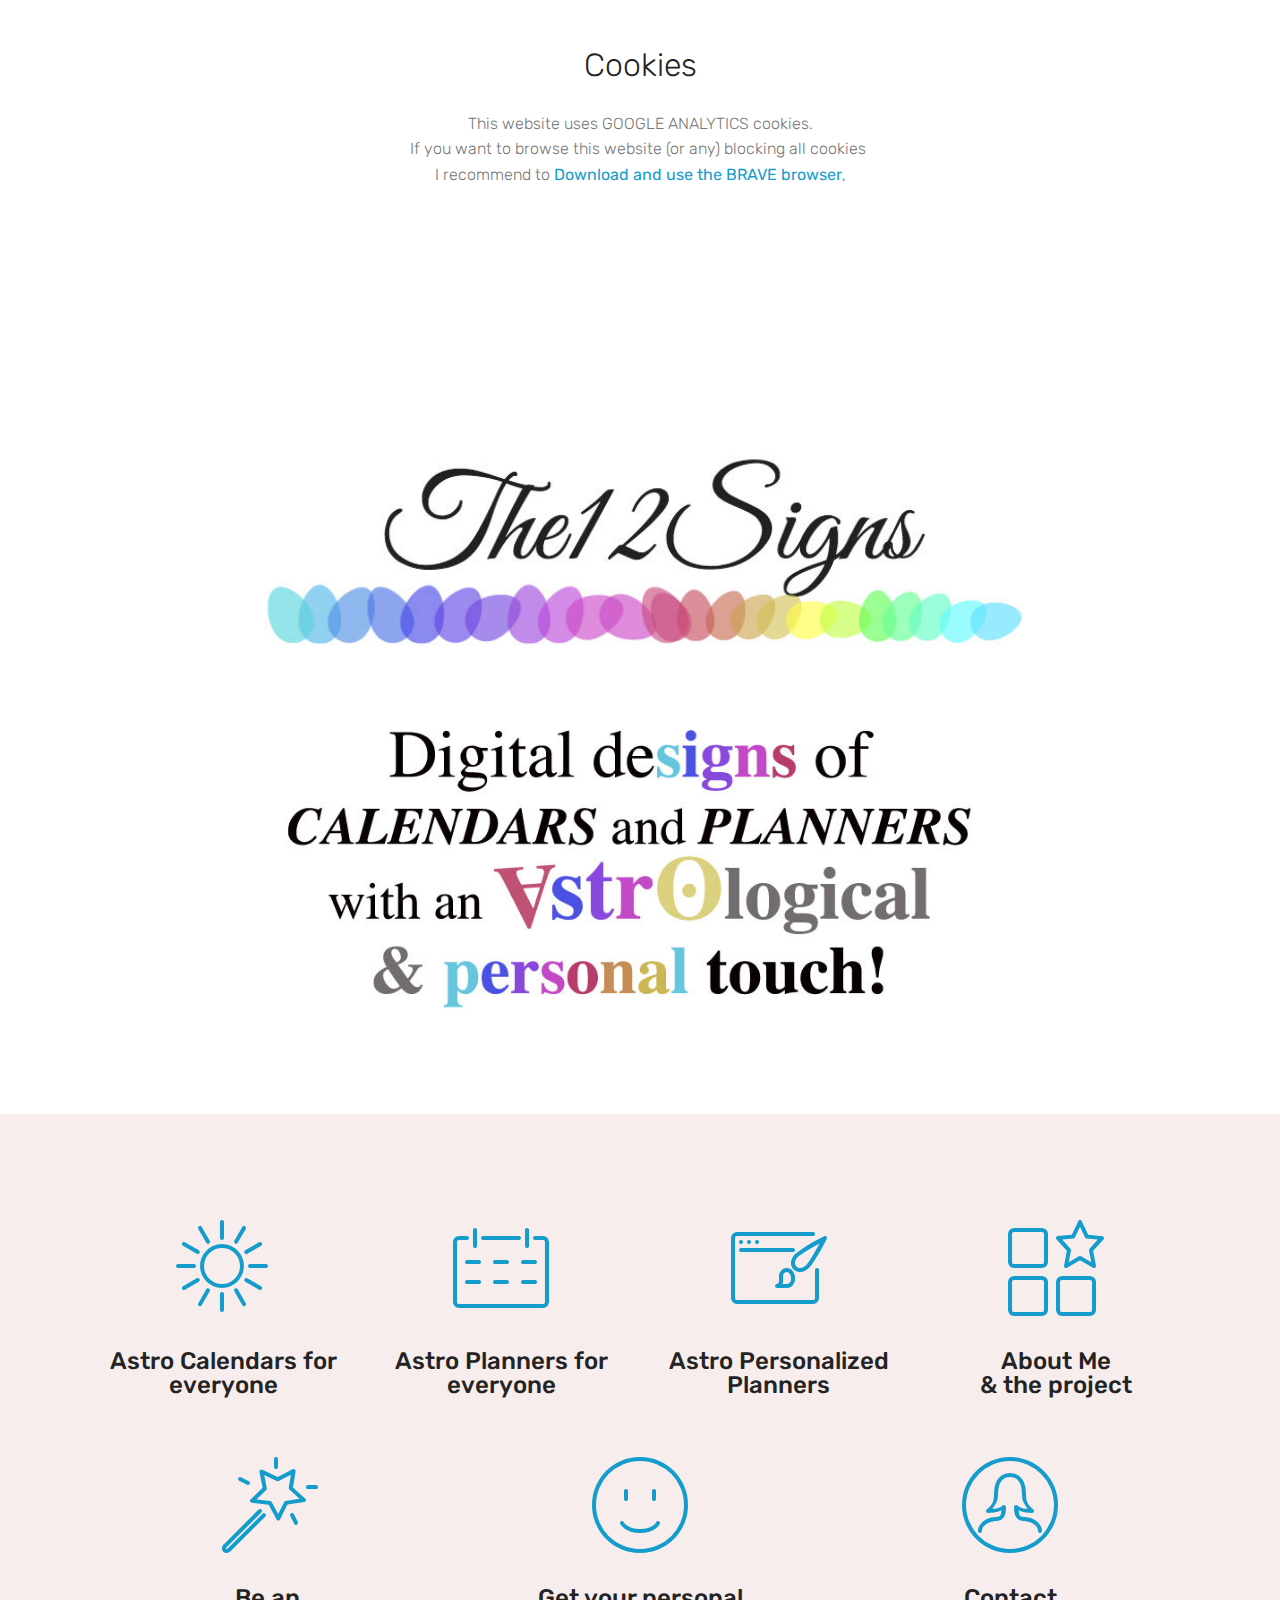
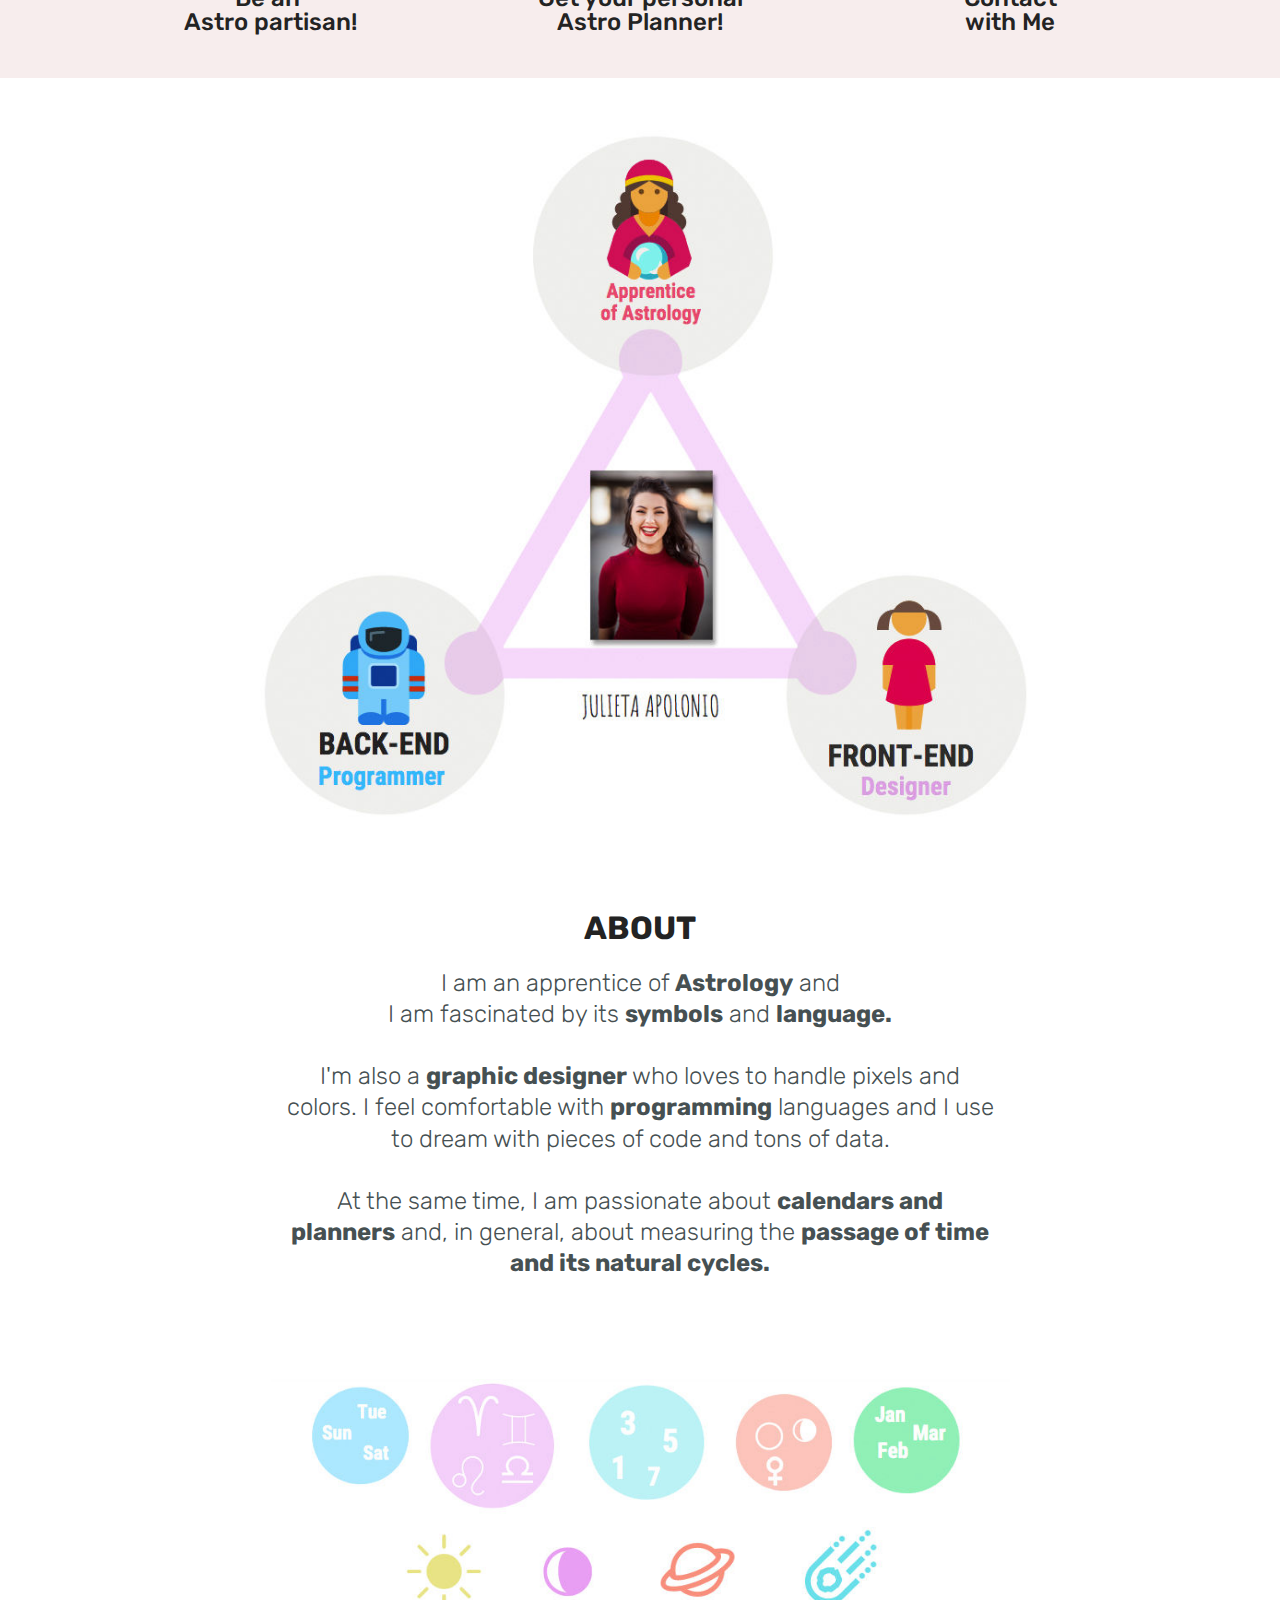
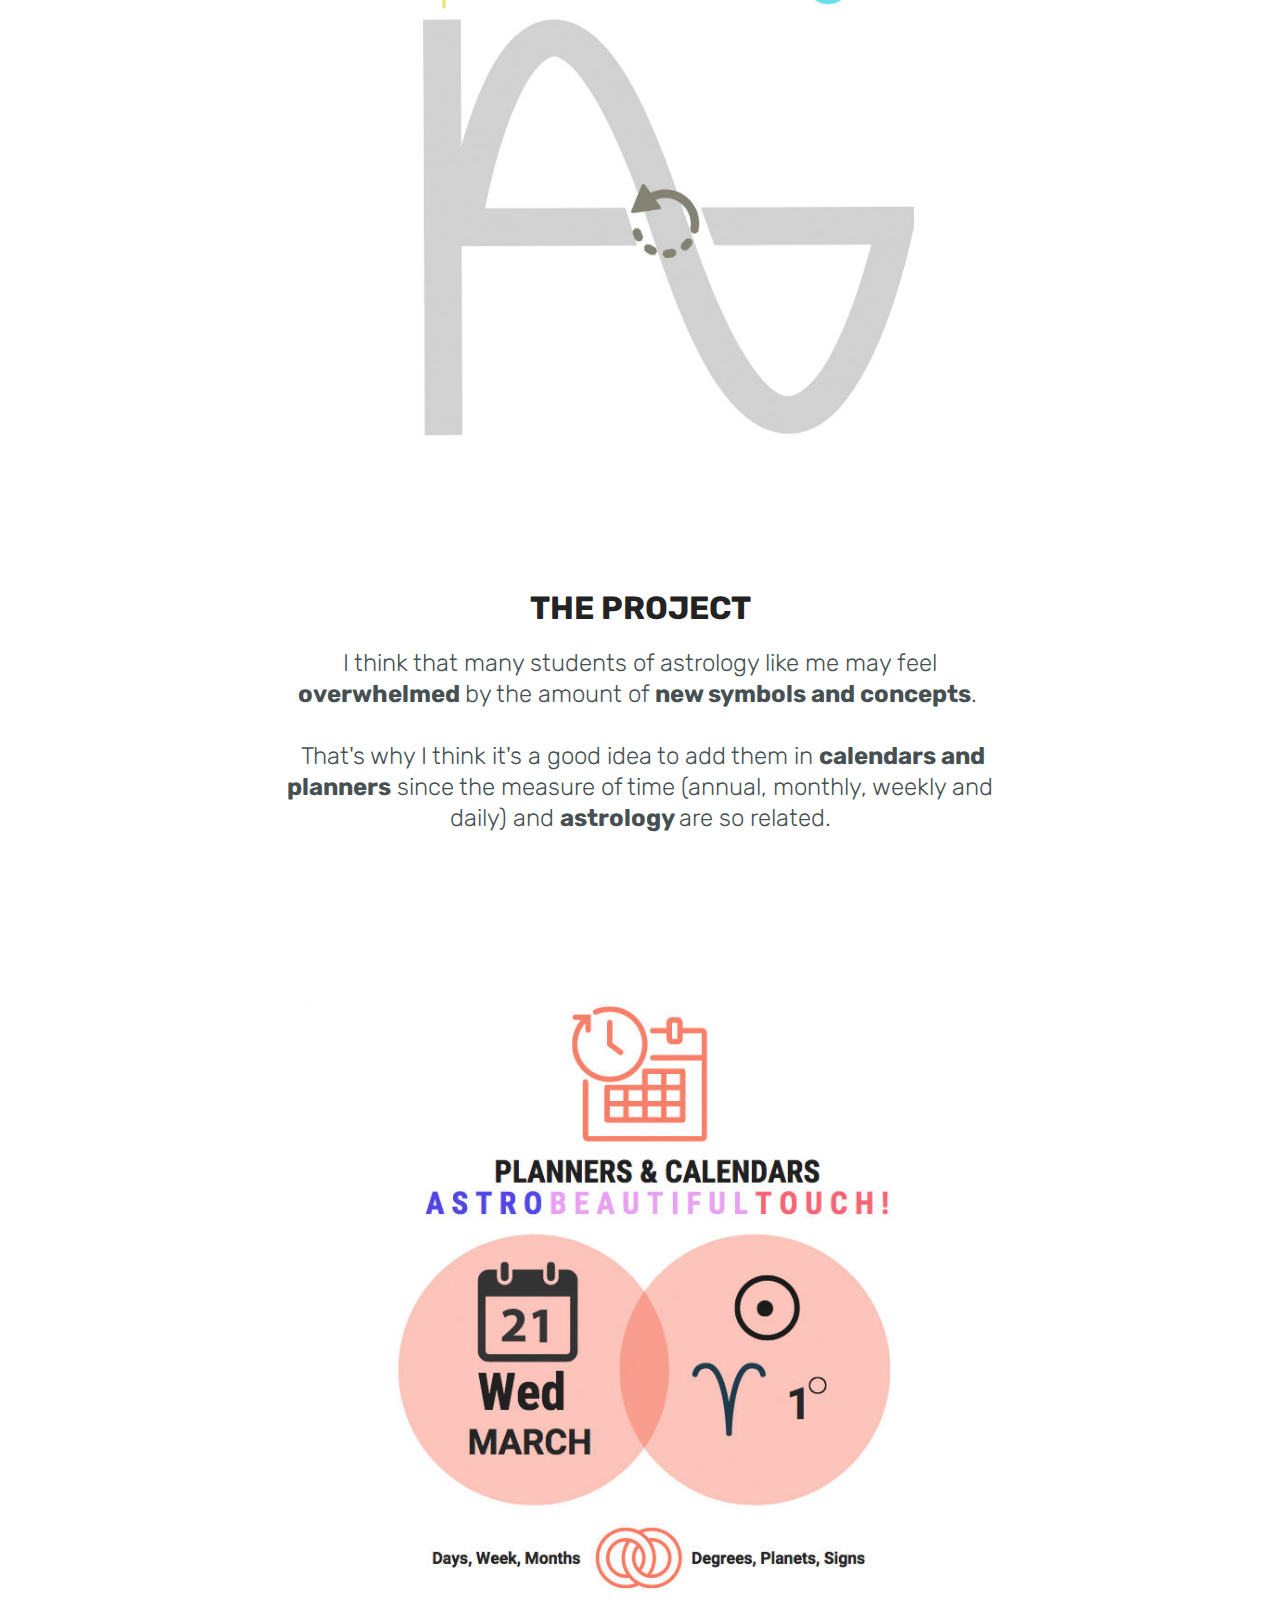
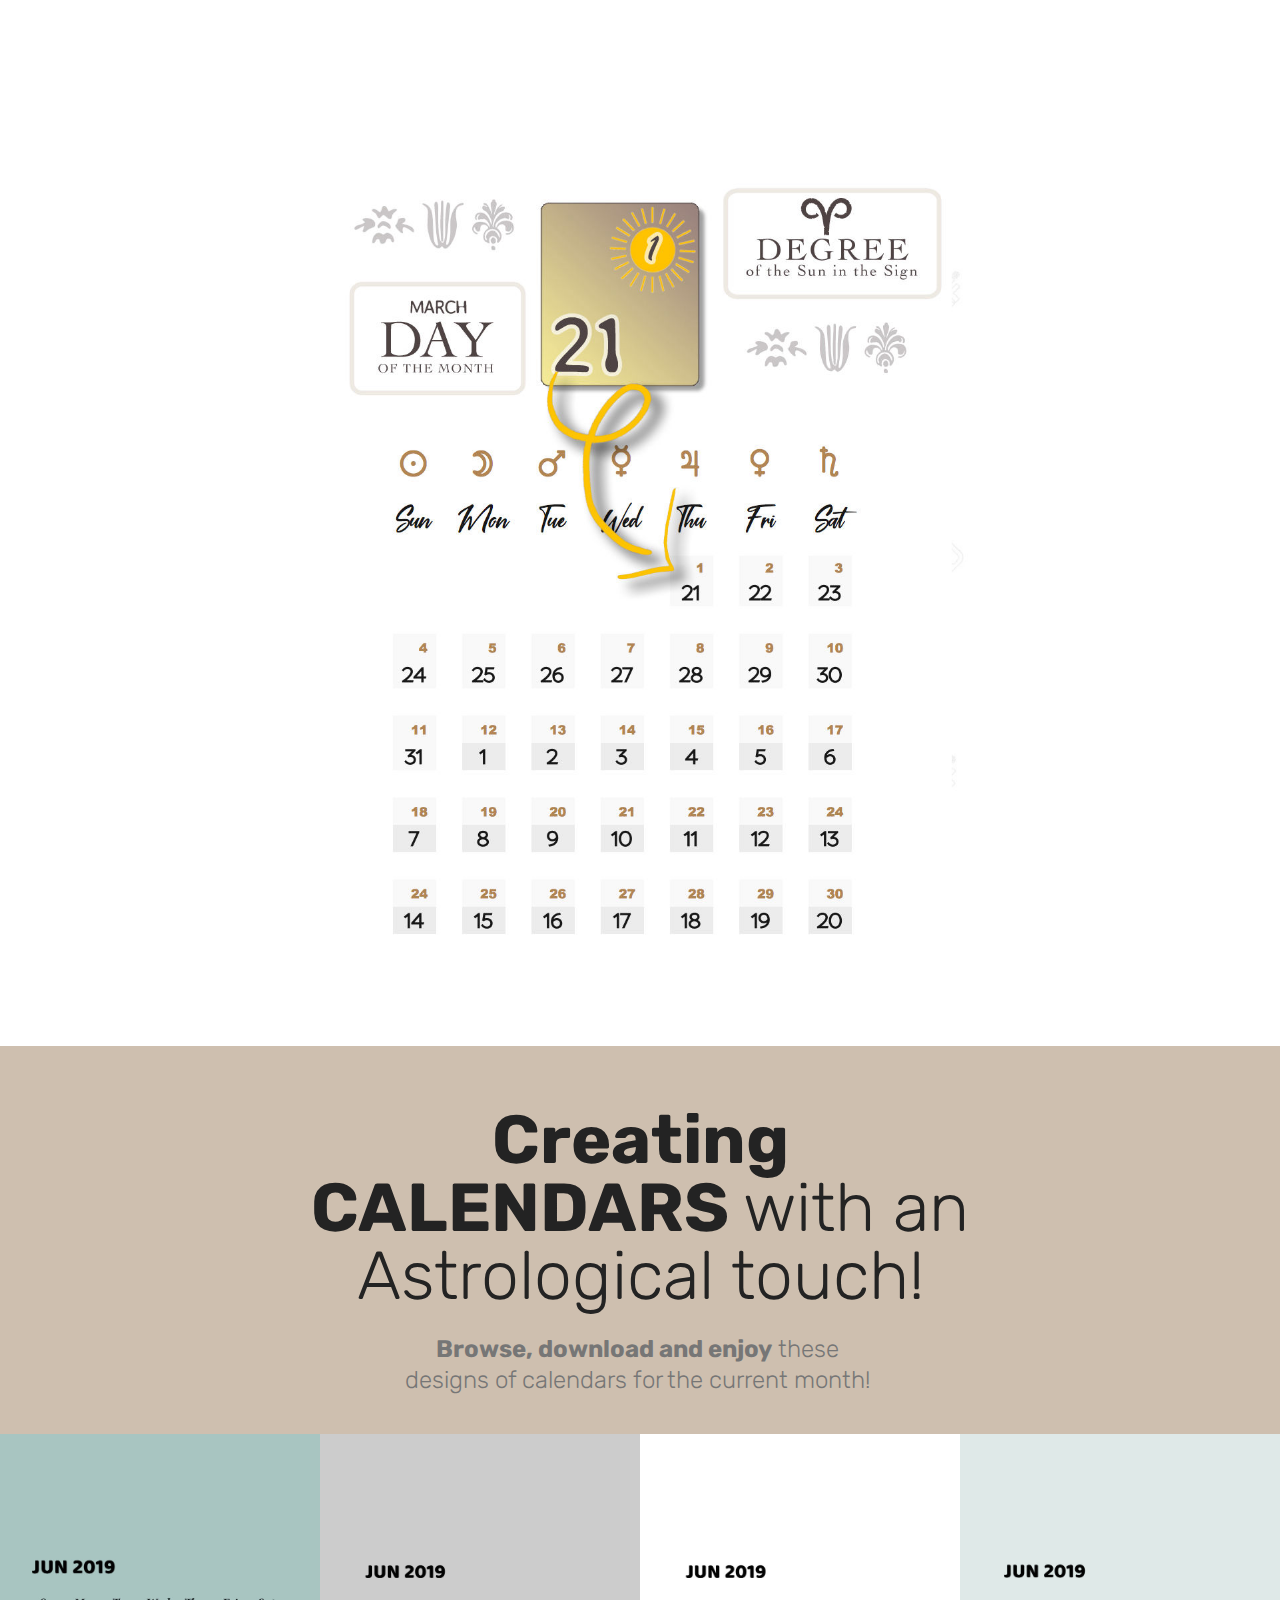
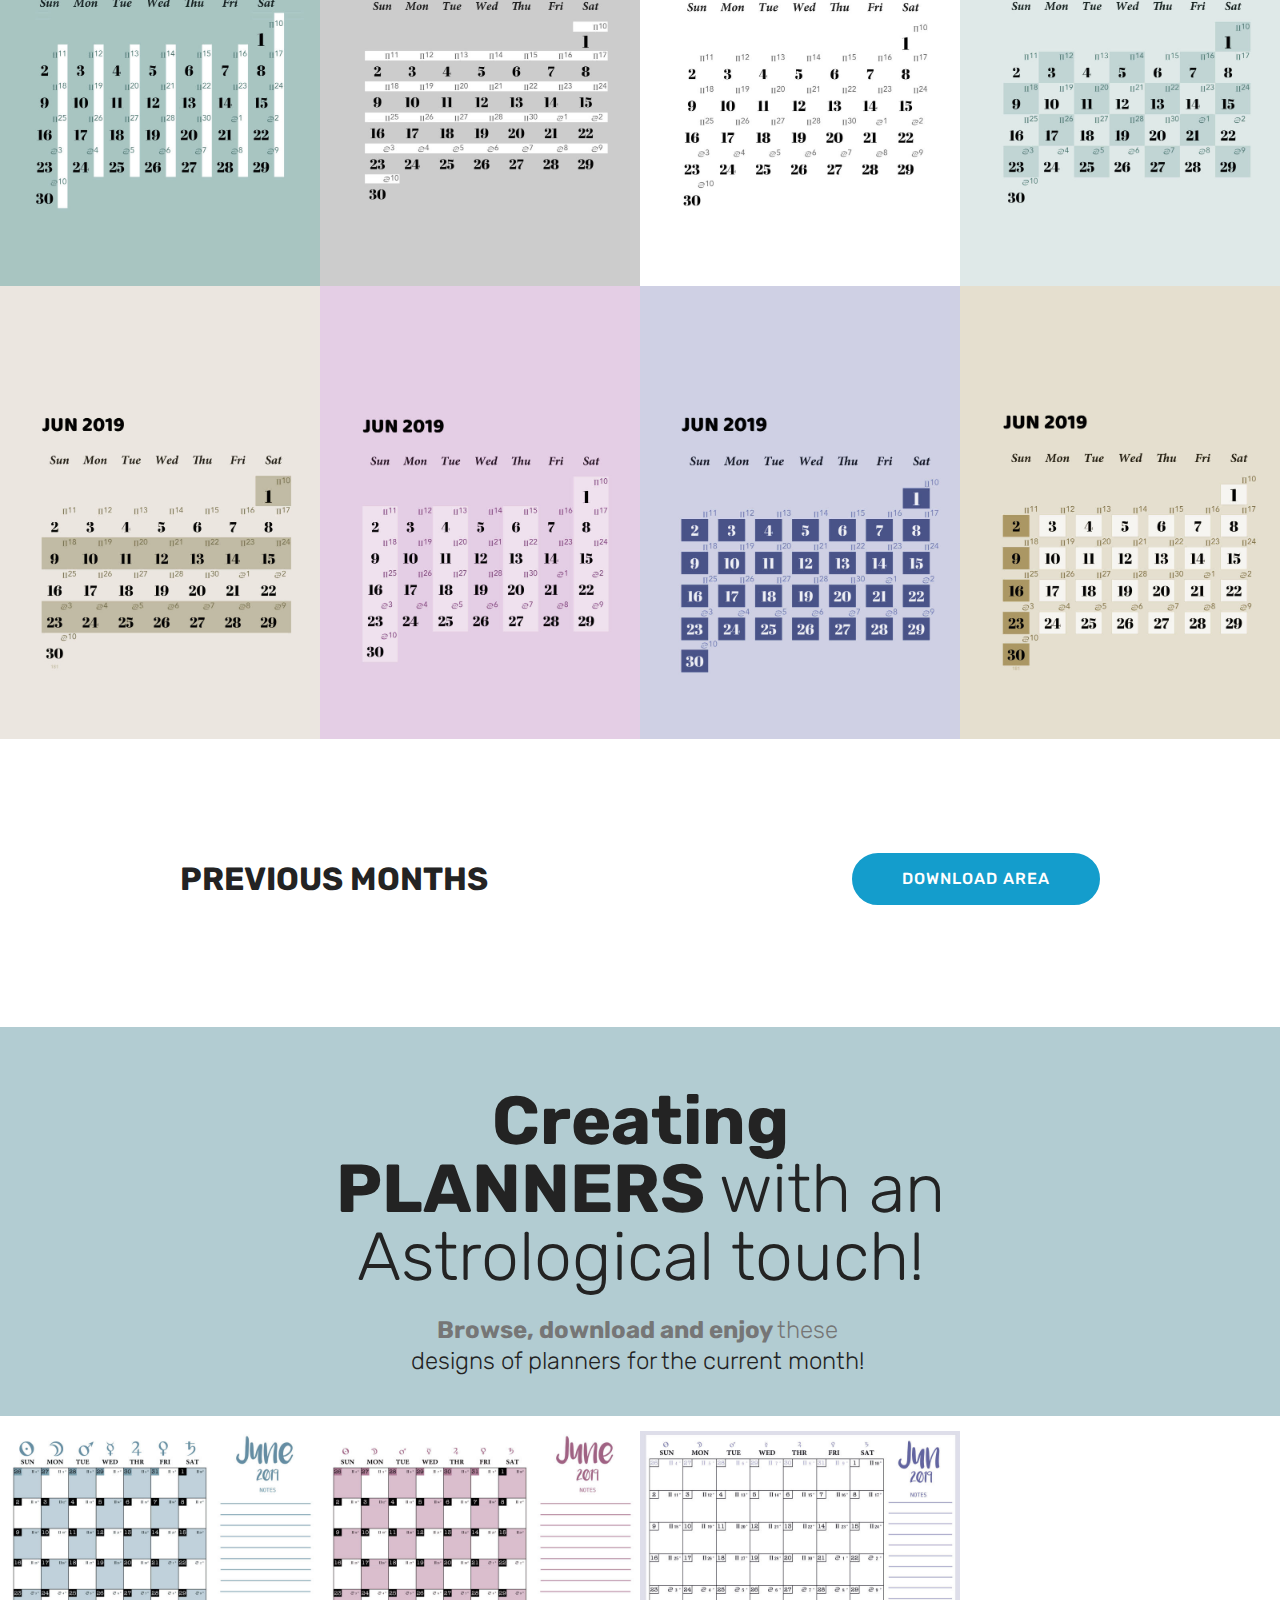
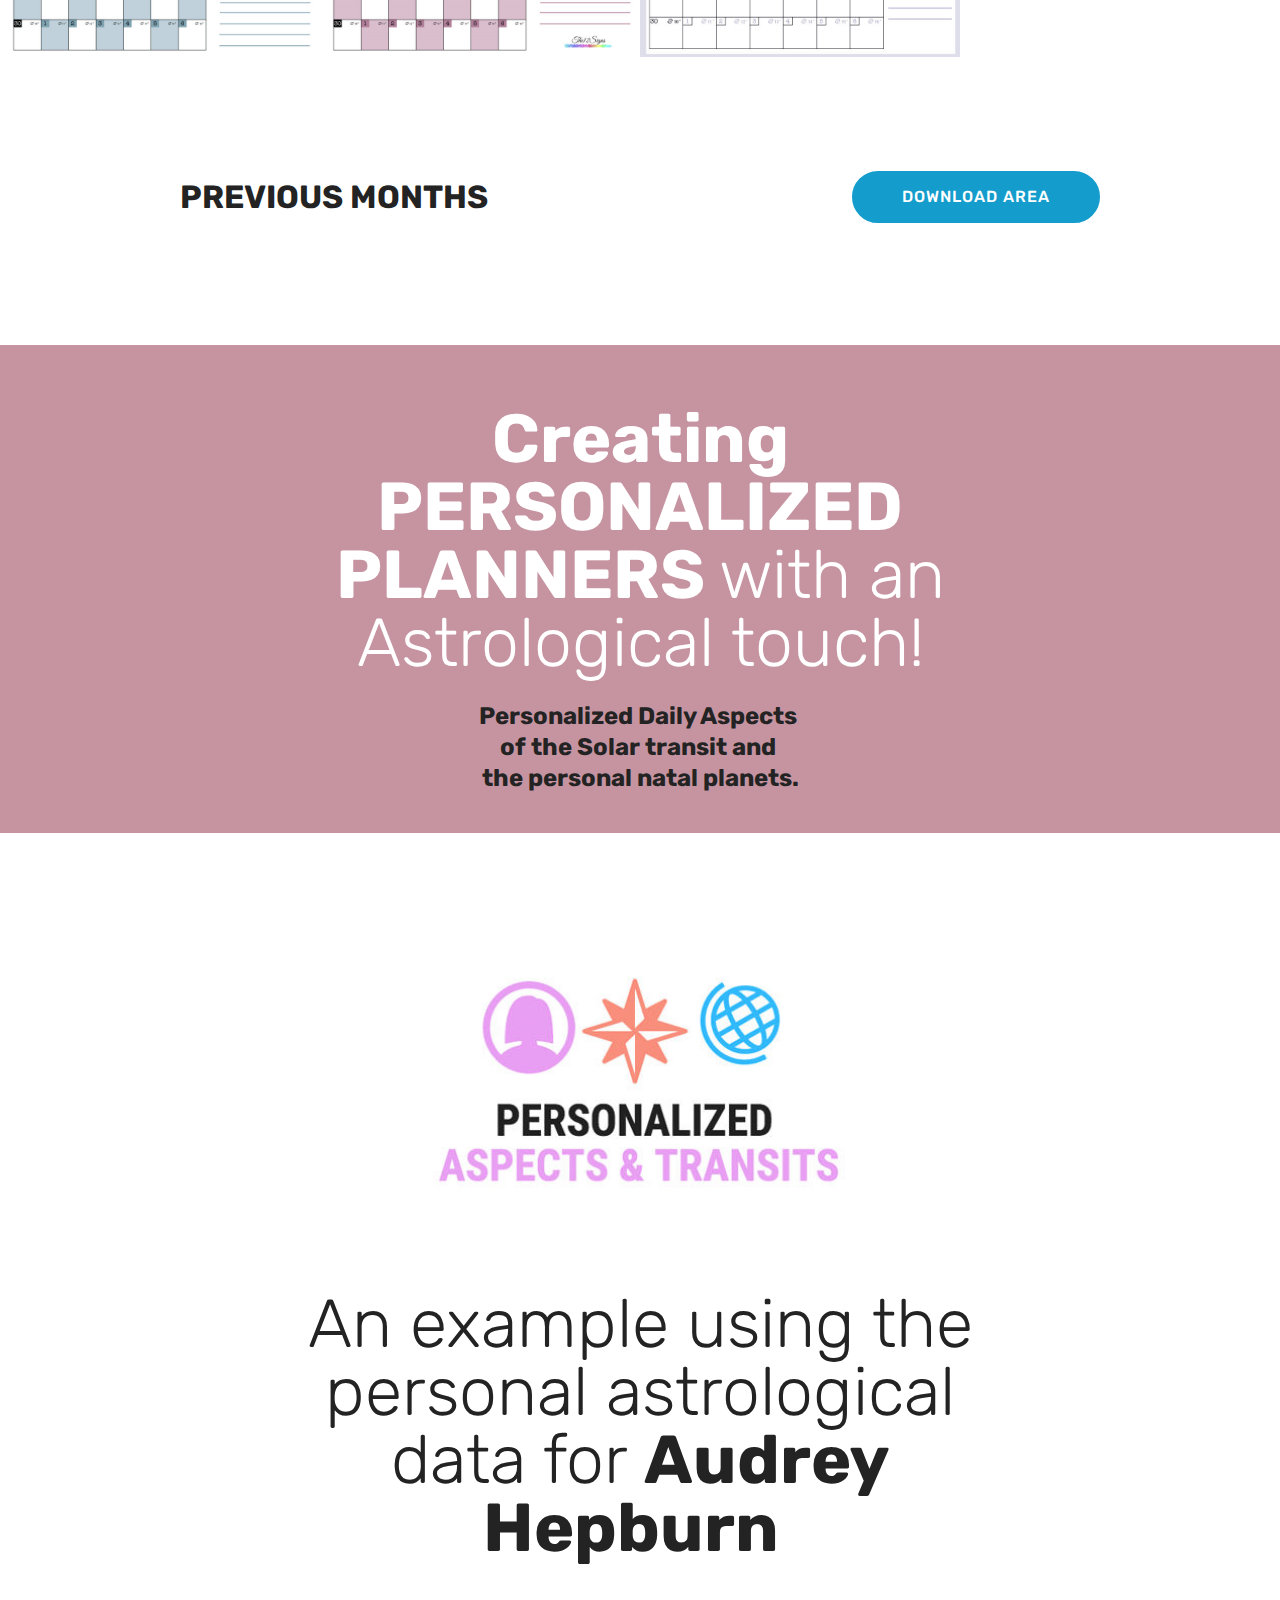
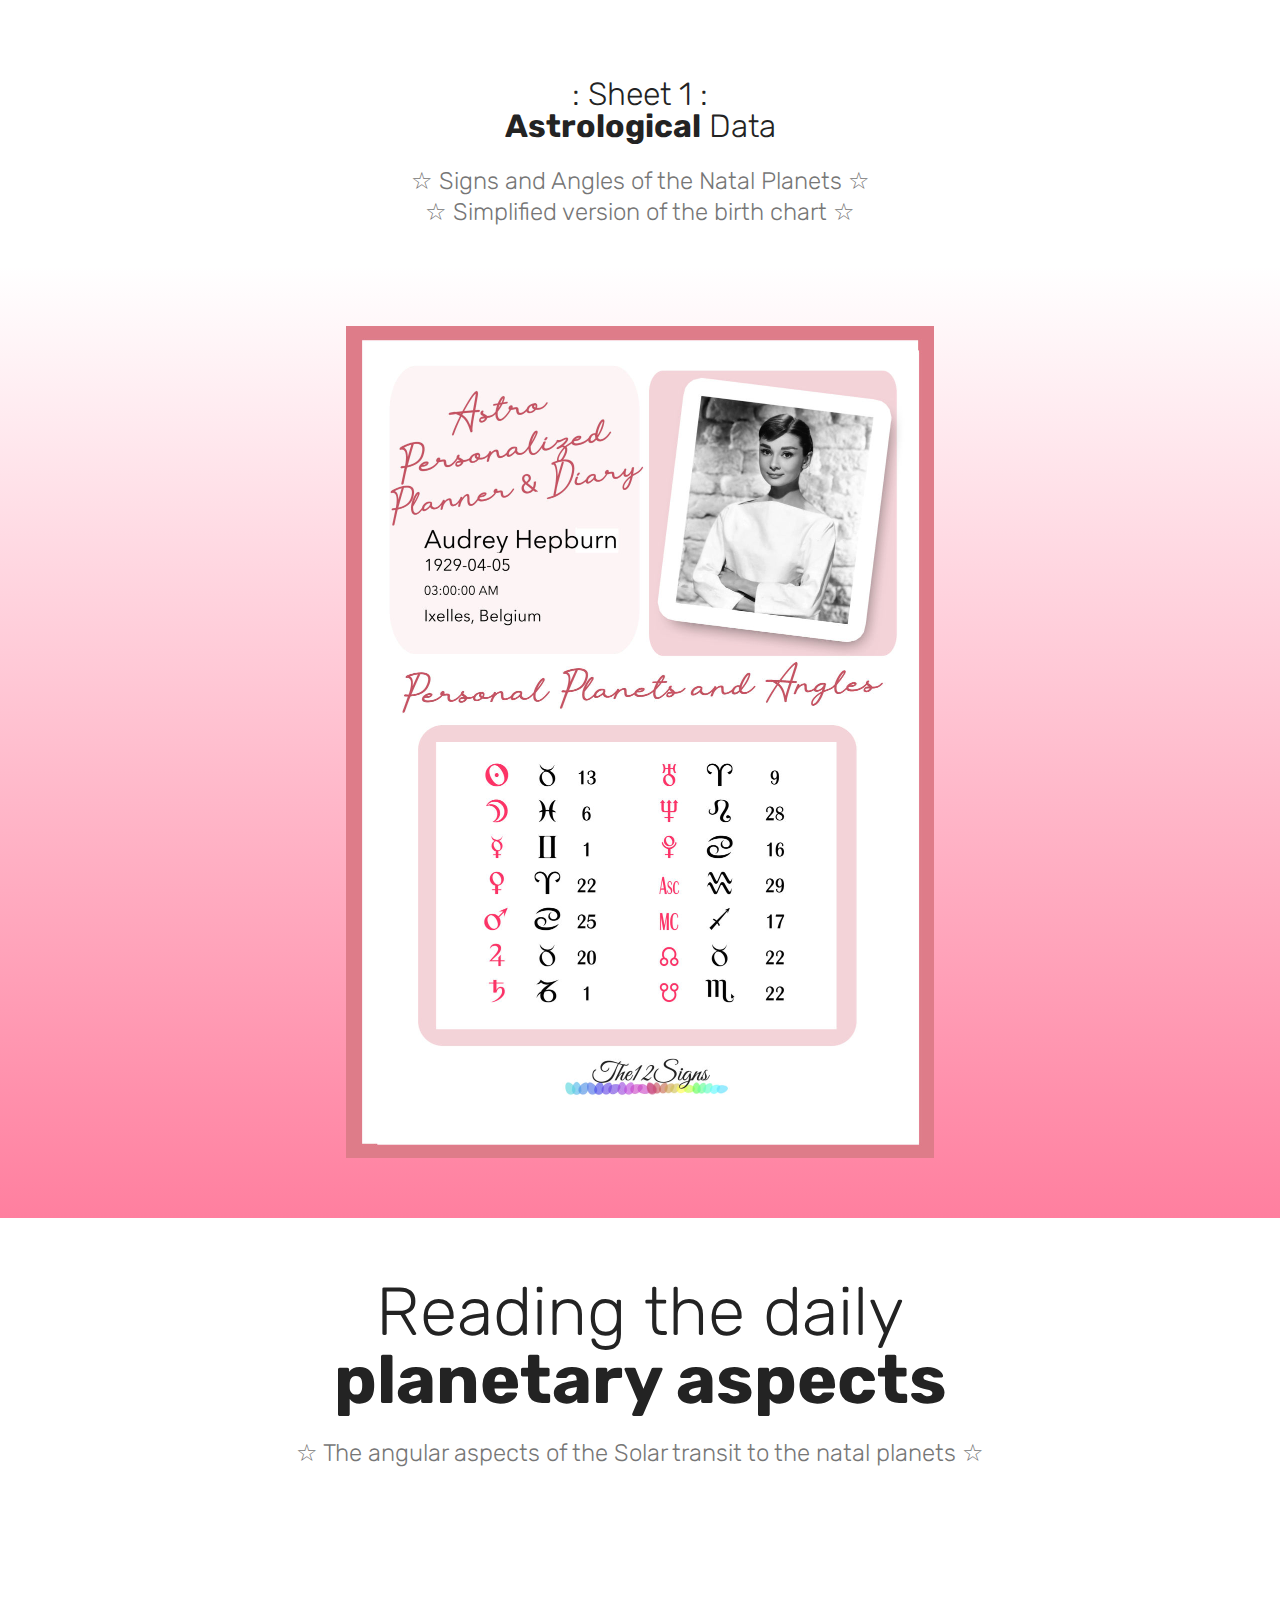
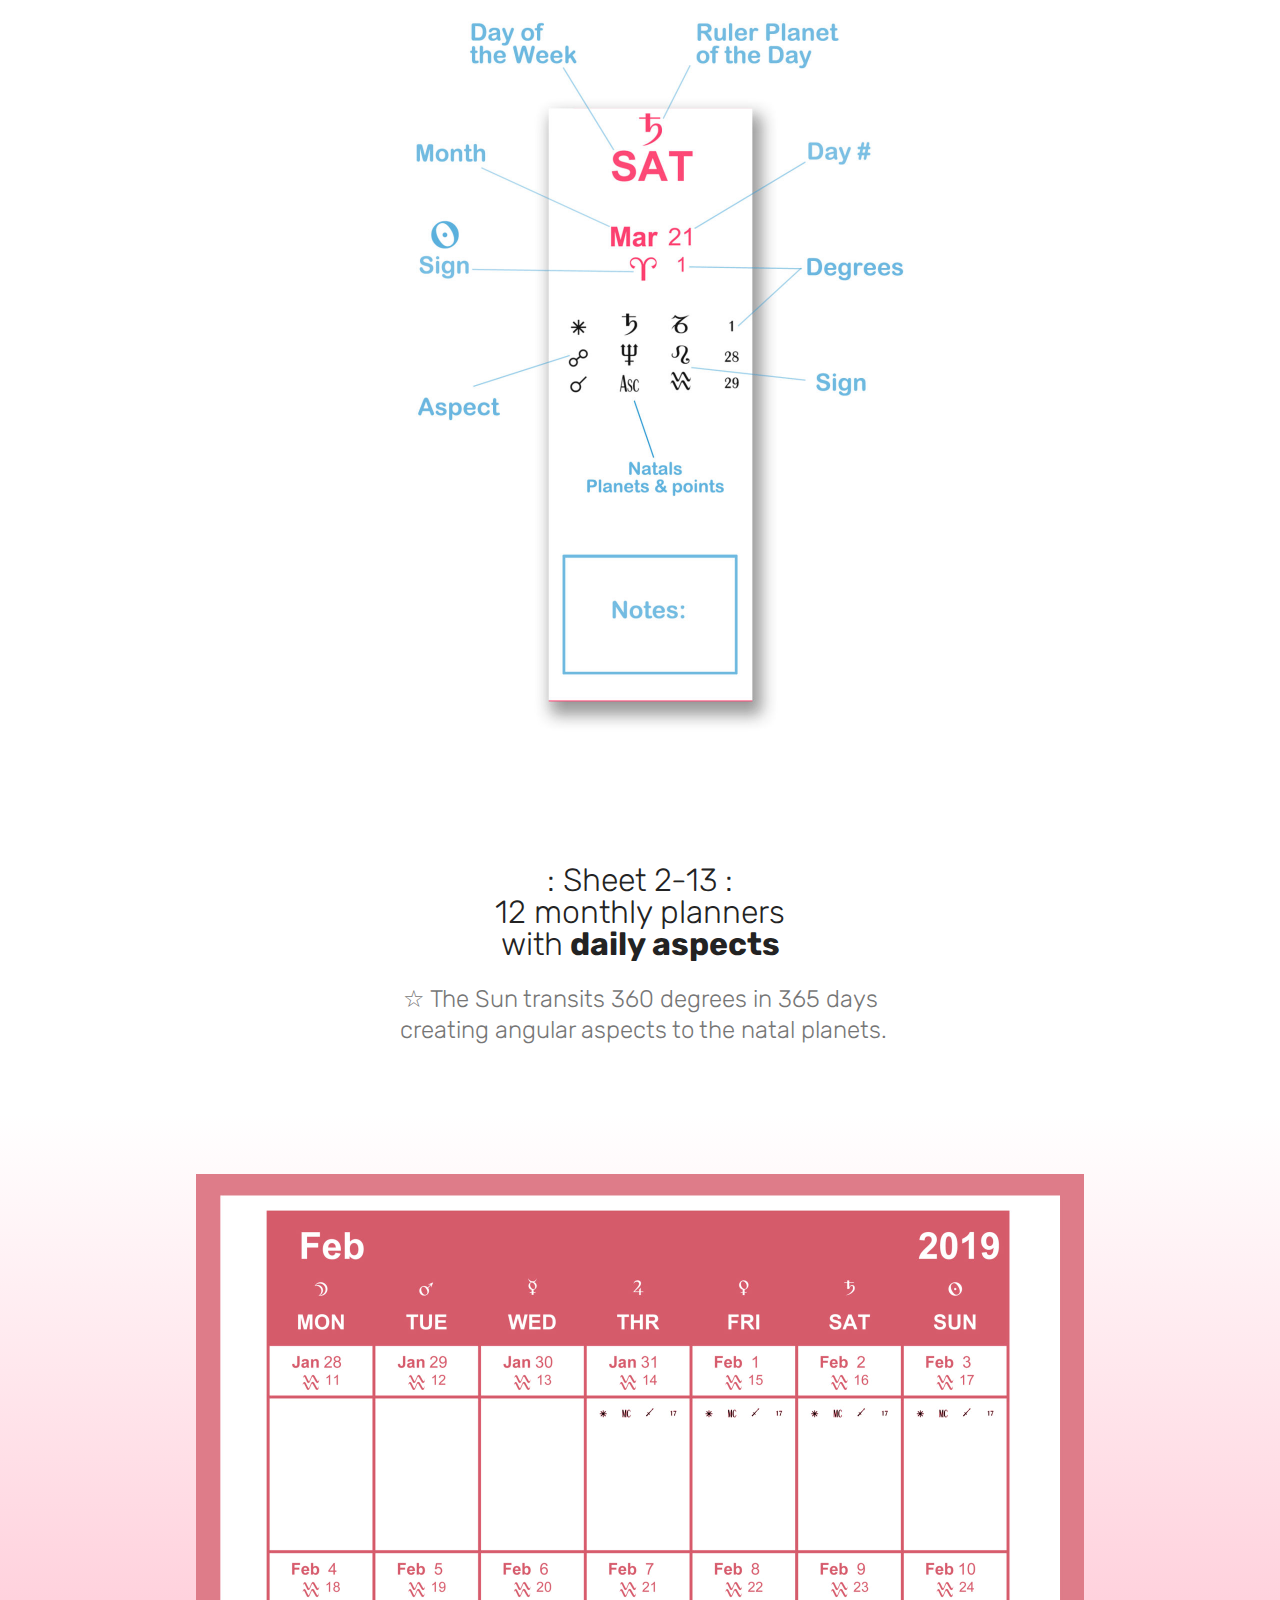
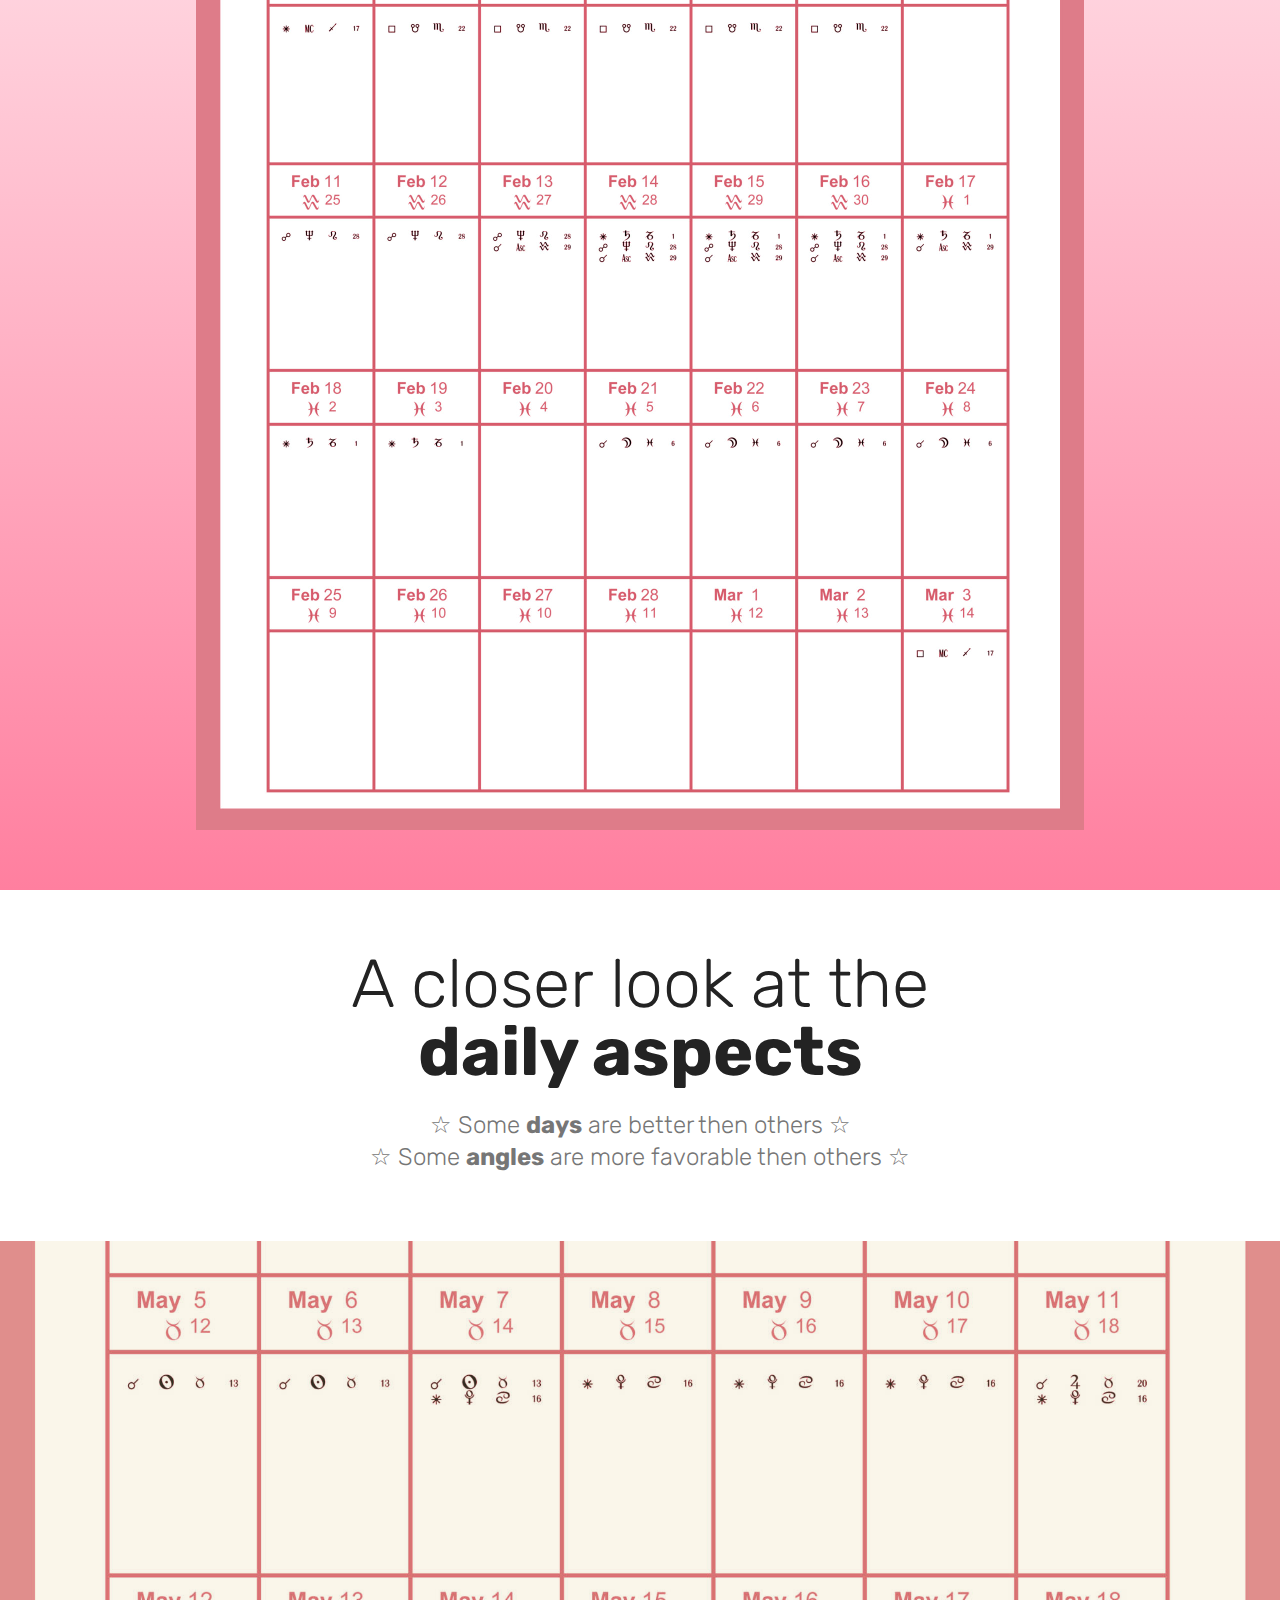
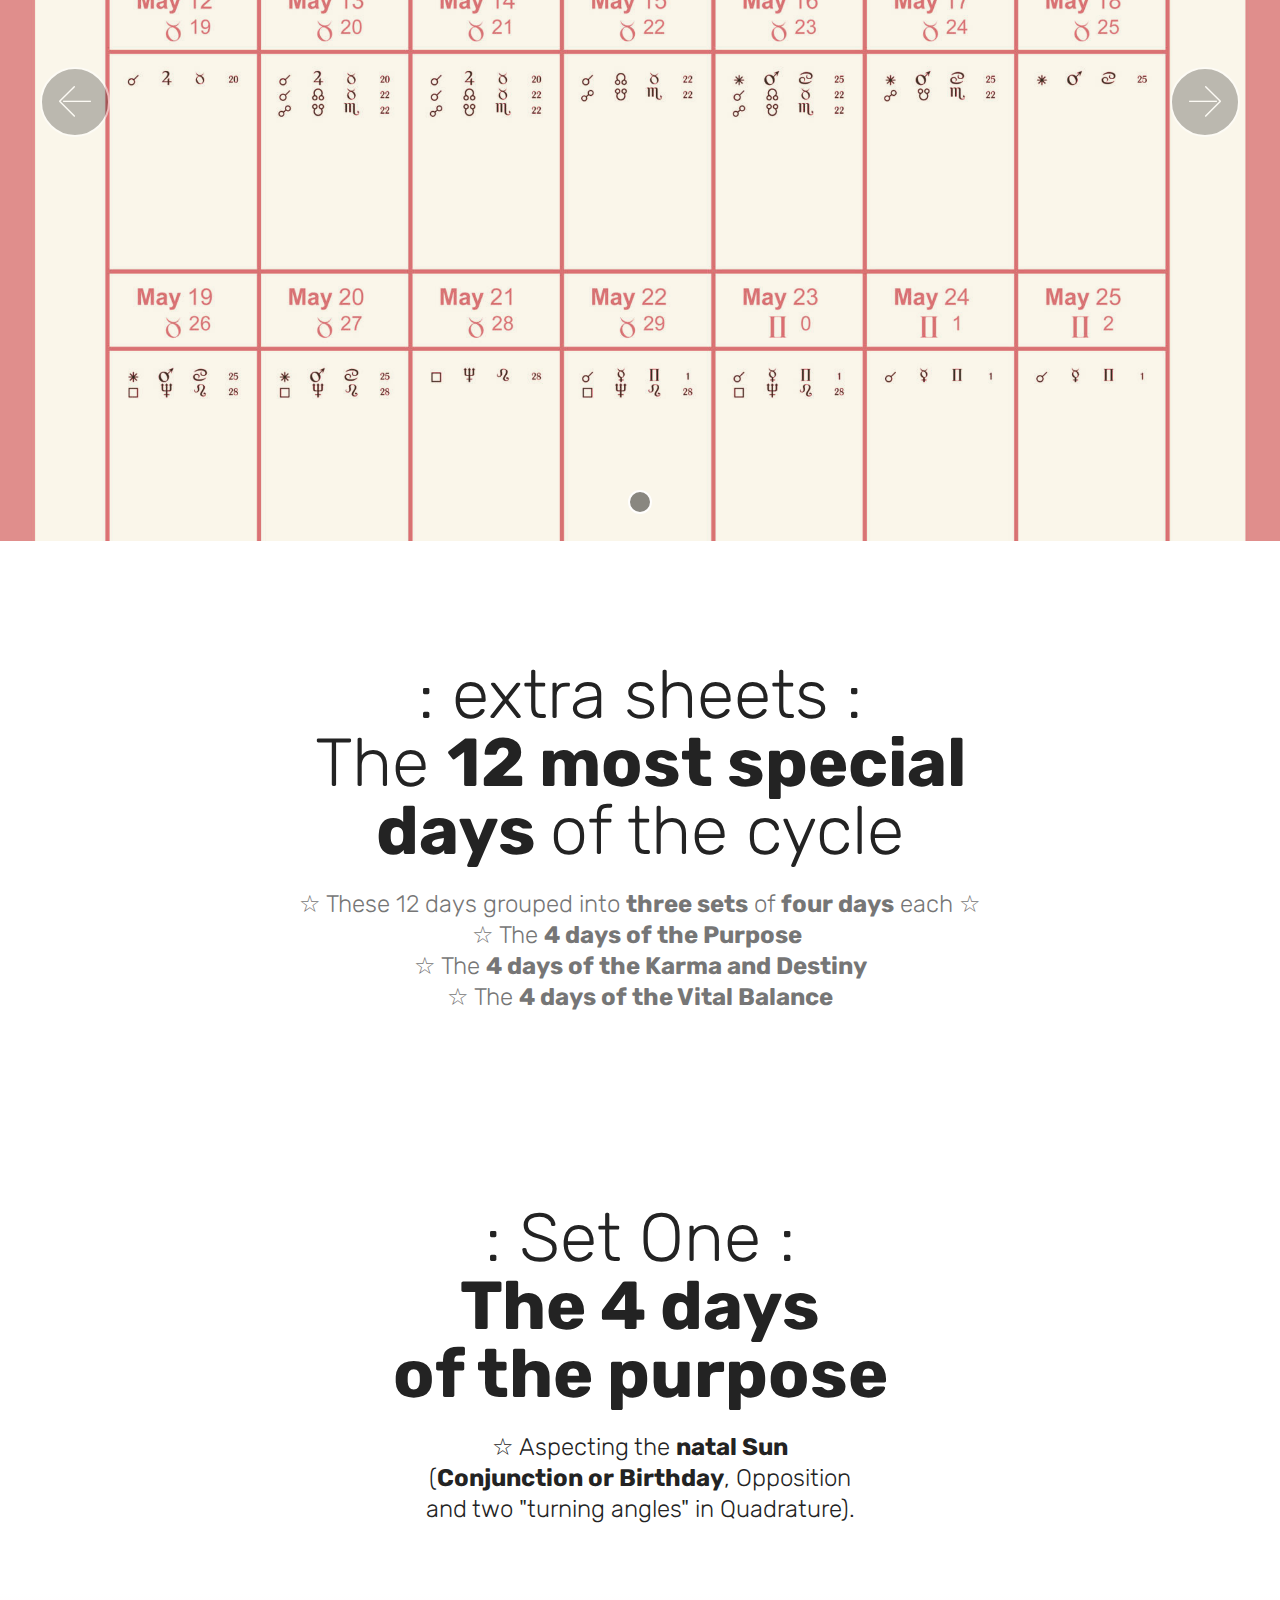
==== commit 0448e037: "create github pages" ====
--- a/index.html
+++ b/index.html
@@ -35,15 +35,15 @@
                 
                 <h3 class="mbr-section-subtitle mbr-light pb-3 mbr-fonts-style display-2">Cookies</h3>
                 <p class="mbr-text pb-3 mbr-fonts-style display-4">
-                    This website uses GOOGLE ANALYTICS cookies. <br>If&nbsp;you want to browse this website (or any) blocking all cookies&nbsp;<br>I recommend to&nbsp;<a href="https://brave.com/ezt263" target="_blank">Download ans use the BRAVE browser</a>,</p>
-                
-            </div>
-        </div>
-    </div>
-
-</section>
-
-<section class="engine"><a href="https://mobirise.info/v">html templates</a></section><section class="cid-rqqJMNJbcZ" id="image3-1y">
+                    This website uses GOOGLE ANALYTICS cookies. <br>If&nbsp;you want to browse this website (or any) blocking all cookies&nbsp;<br>I recommend to&nbsp;<a href="https://brave.com/ezt263" target="_blank">Download and use the BRAVE browser</a>,</p>
+                
+            </div>
+        </div>
+    </div>
+
+</section>
+
+<section class="engine"><a href="https://mobirise.info/n">simple site templates</a></section><section class="cid-rqqJMNJbcZ" id="image3-1y">
 
     
 
@@ -80,8 +80,7 @@
                     <a href="index.html#image3-24"><span class="mbr-iconfont mbri-sun2"></span></a>
                 </div>
                 <div class="card-box">
-                    <h4 class="card-title py-3 mbr-fonts-style display-5">
-                        Calendars for everyone</h4>
+                    <h4 class="card-title py-3 mbr-fonts-style display-5">Astro Calendars for everyone</h4>
                     
                 </div>
             </div>
@@ -91,8 +90,7 @@
                     <span class="mbr-iconfont mbri-calendar"></span>
                 </div>
                 <div class="card-box">
-                    <h4 class="card-title py-3 mbr-fonts-style display-5">
-                        Planners for everyone</h4>
+                    <h4 class="card-title py-3 mbr-fonts-style display-5">Astro Planners for everyone</h4>
                     
                 </div>
             </div>
@@ -102,7 +100,7 @@
                     <span class="mbr-iconfont mbri-website-theme"></span>
                 </div>
                 <div class="card-box">
-                    <h4 class="card-title py-3 mbr-fonts-style display-5">Personalized Planners</h4>
+                    <h4 class="card-title py-3 mbr-fonts-style display-5">Astro Personalized Planners</h4>
                     
                 </div>
             </div>
@@ -218,7 +216,7 @@
         <div class="media-container-row">
             <div class="title col-12 col-md-8">
                 <h2 class="align-center pb-3 mbr-fonts-style display-2"><strong>THE PROJECT</strong></h2>
-                <h3 class="mbr-section-subtitle align-center mbr-light mbr-fonts-style display-5">I think that many students of astrology like me may feel <strong>overwhelmed </strong>by the amount of<strong> new symbols and concepts</strong>.&nbsp;<br><br>&nbsp;That's why I think it's a good idea to introduce them in <strong>calendars and planners</strong> since the measure of time (annual, monthly, weekly and daily) and <strong>astrology </strong>are so related.<br><br><br><strong><br></strong></h3>
+                <h3 class="mbr-section-subtitle align-center mbr-light mbr-fonts-style display-5">I think that many students of astrology like me may feel <strong>overwhelmed </strong>by the amount of<strong> new symbols and concepts</strong>.&nbsp;<br><br>&nbsp;That's why I think it's a good idea to add them in <strong>calendars and planners</strong> since the measure of time (annual, monthly, weekly and daily) and <strong>astrology </strong>are so related.<br><br><br><strong><br></strong></h3>
                 
             </div>
         </div>
@@ -749,7 +747,7 @@
                 <p class="mbr-text pb-3 mbr-fonts-style display-5">
                     (Paypal, Credit Card or any Criptocurrency)
                 </p>
-                <div class="mbr-section-btn"><a class="btn btn-md btn-black-outline display-4" href="https://mobirise.co">DONATIONS METHODS</a></div>
+                <div class="mbr-section-btn"><a class="btn btn-md btn-black-outline display-4" href="page14.html">DONATIONS METHODS</a></div>
             </div>
         </div>
     </div>
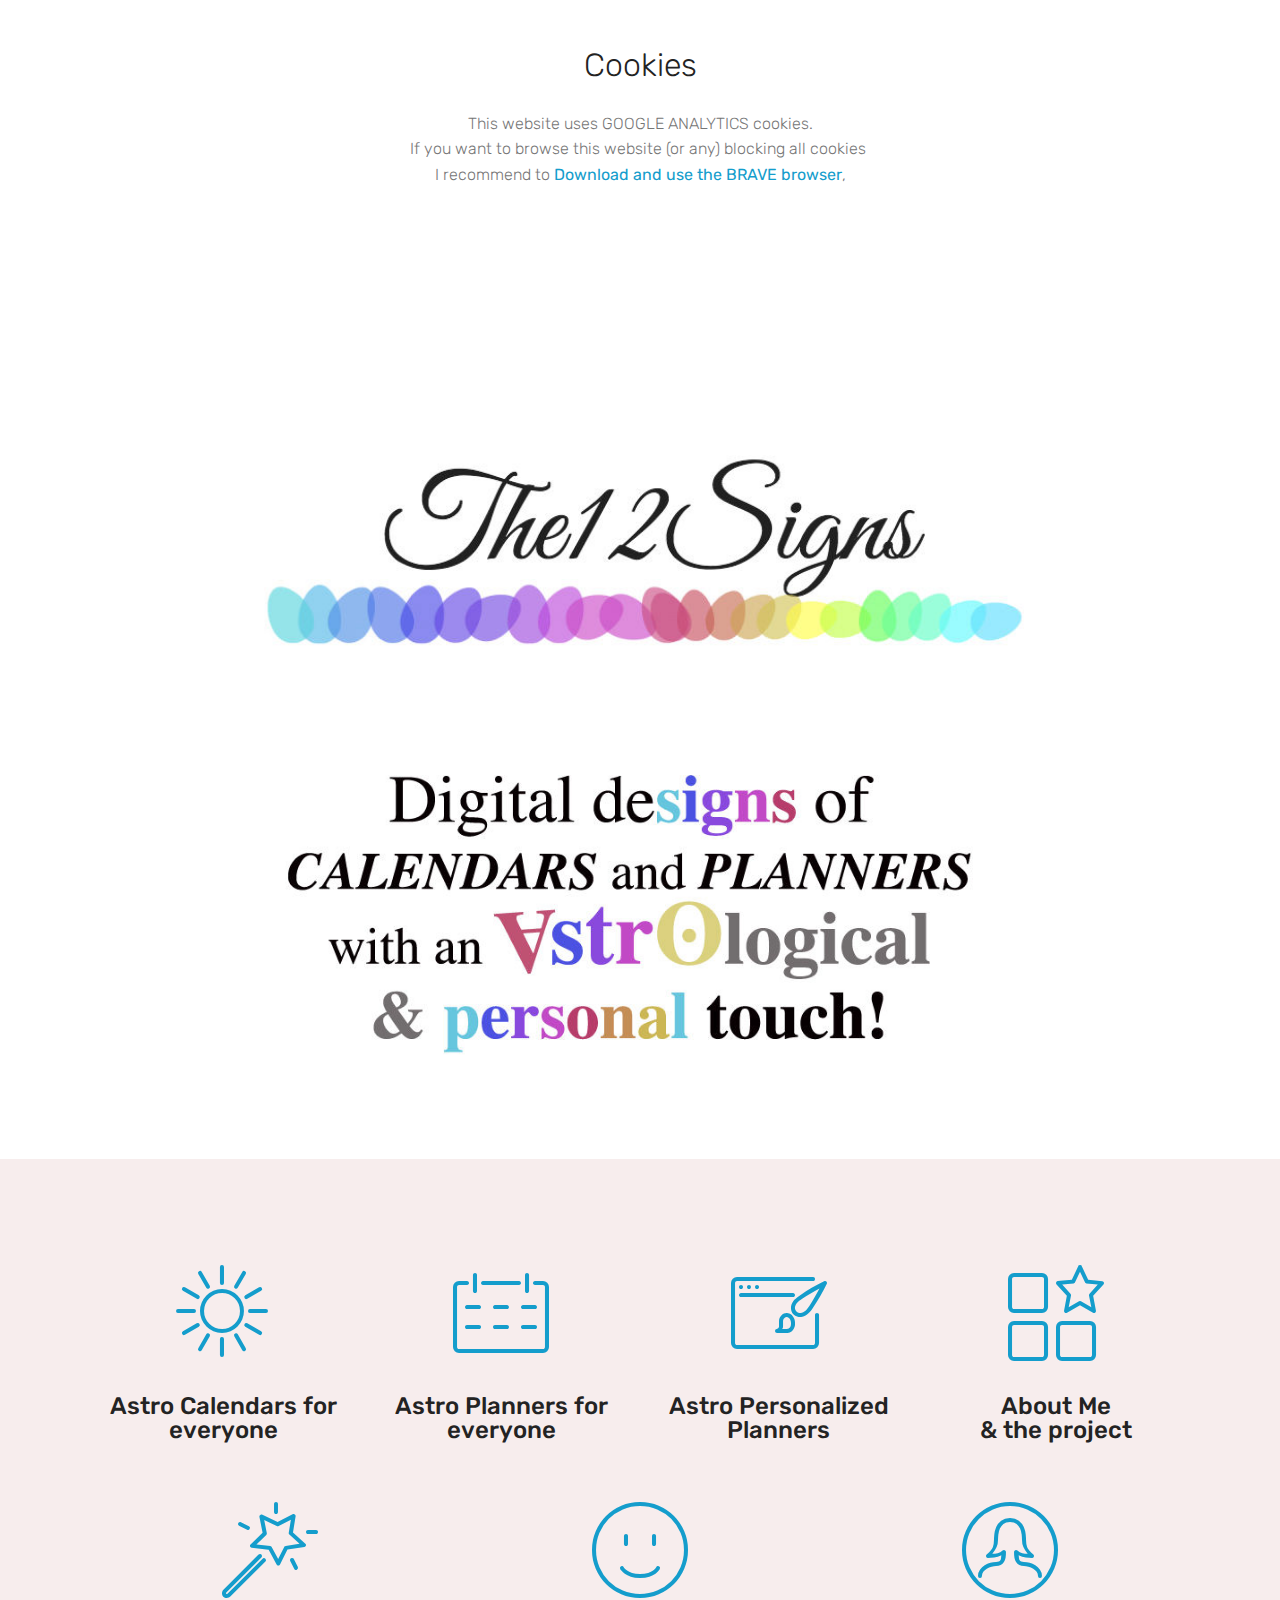
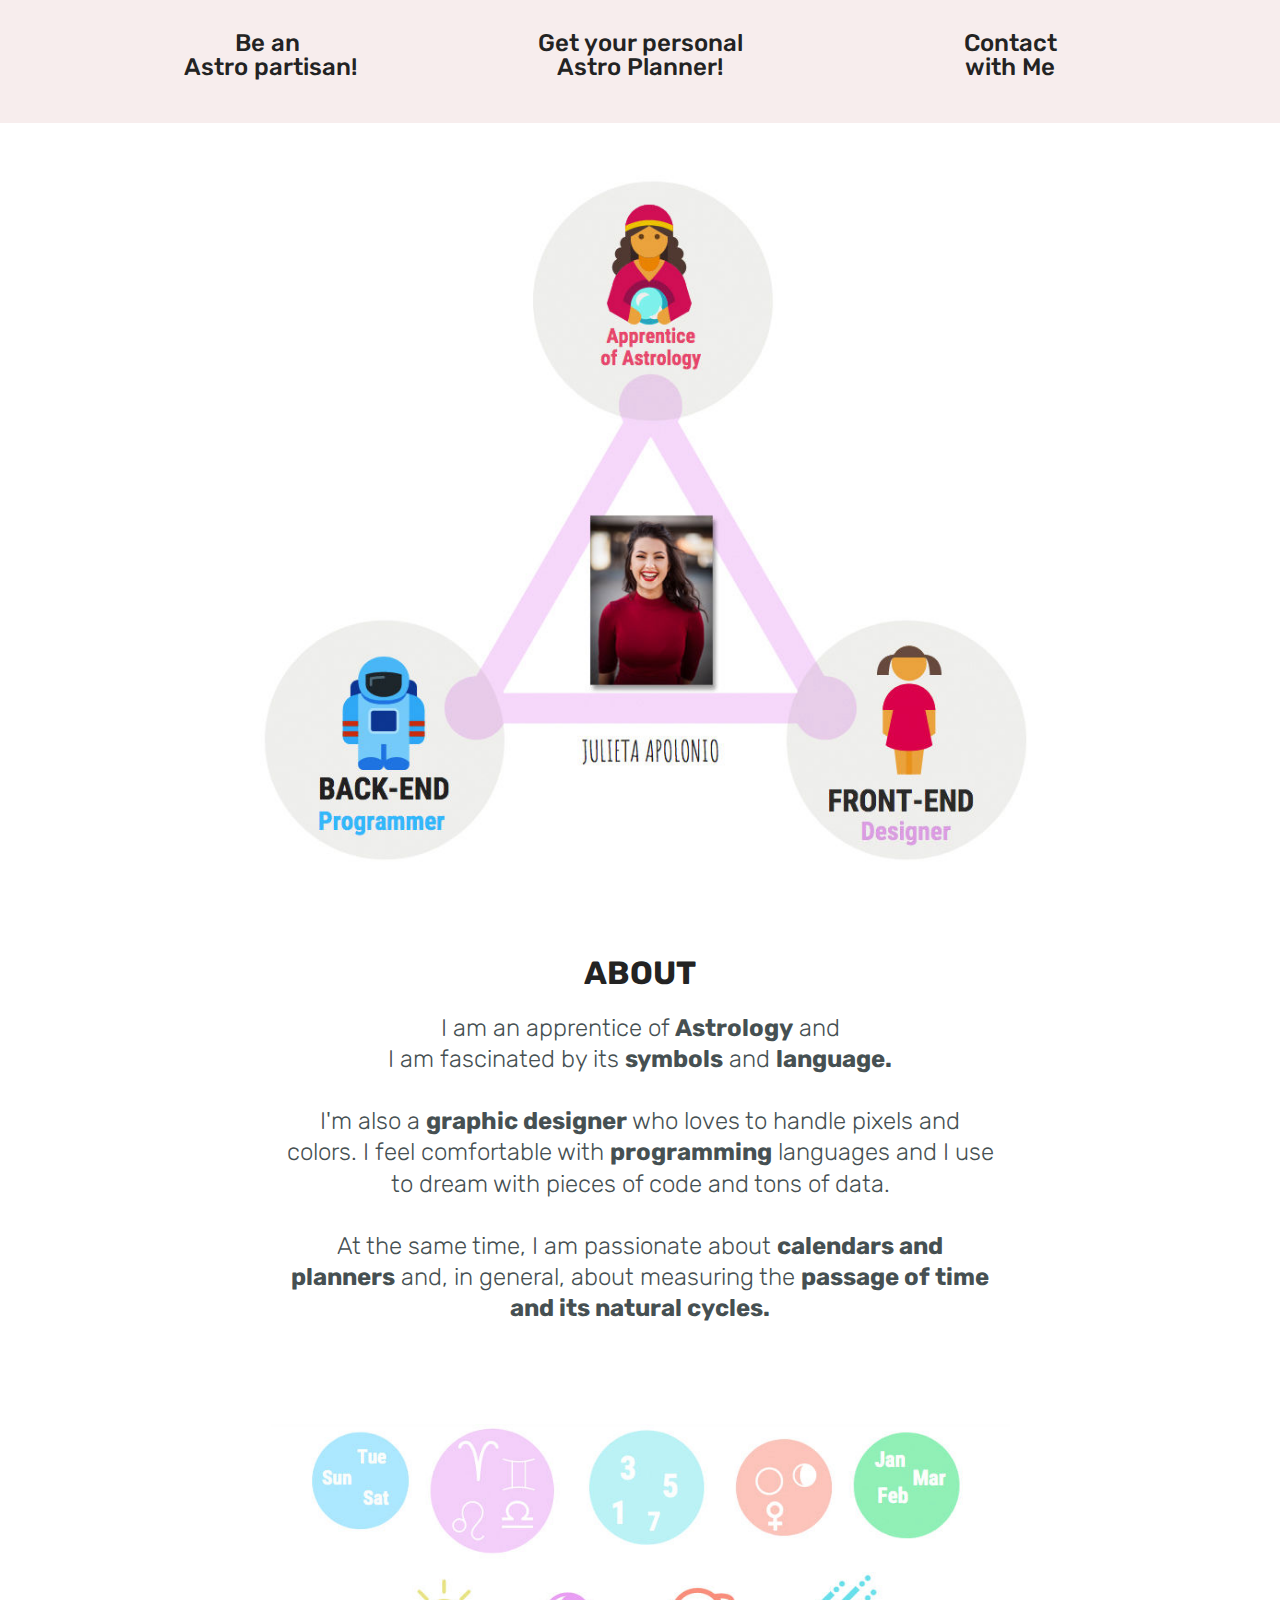
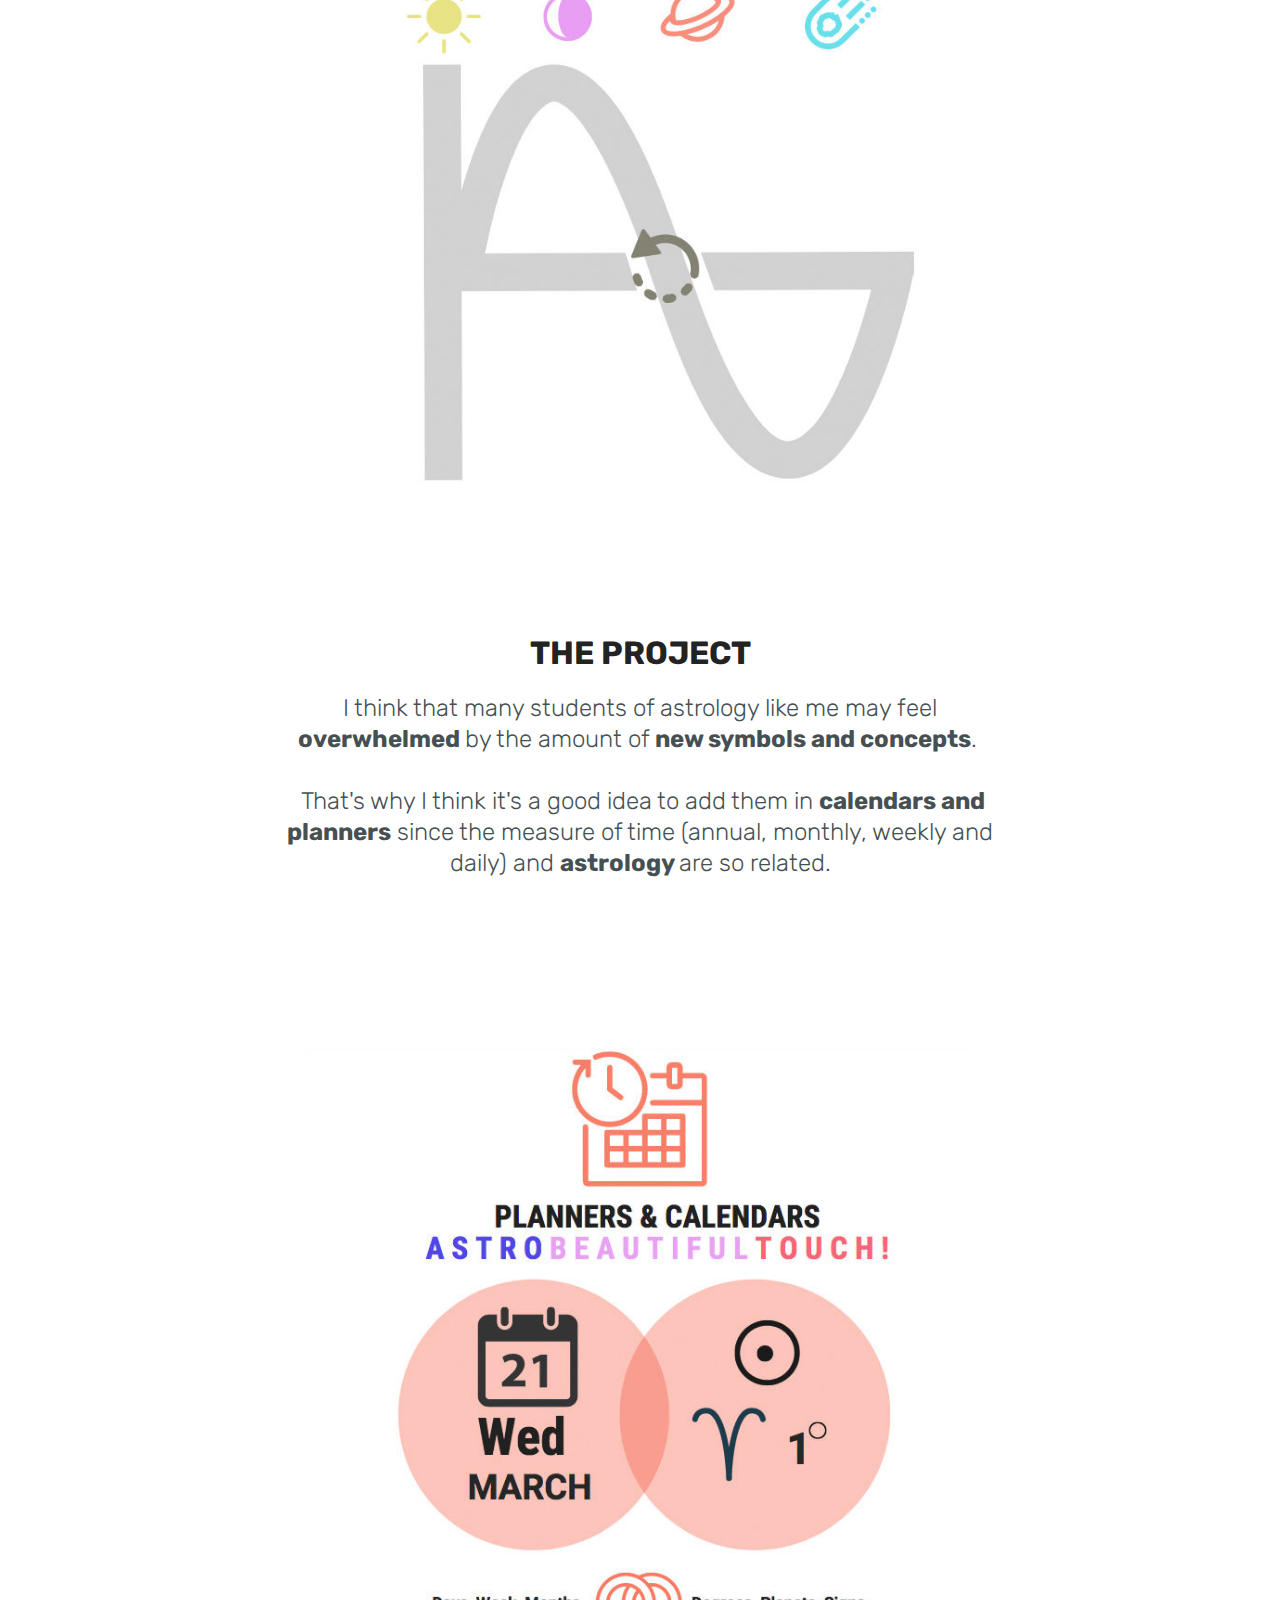
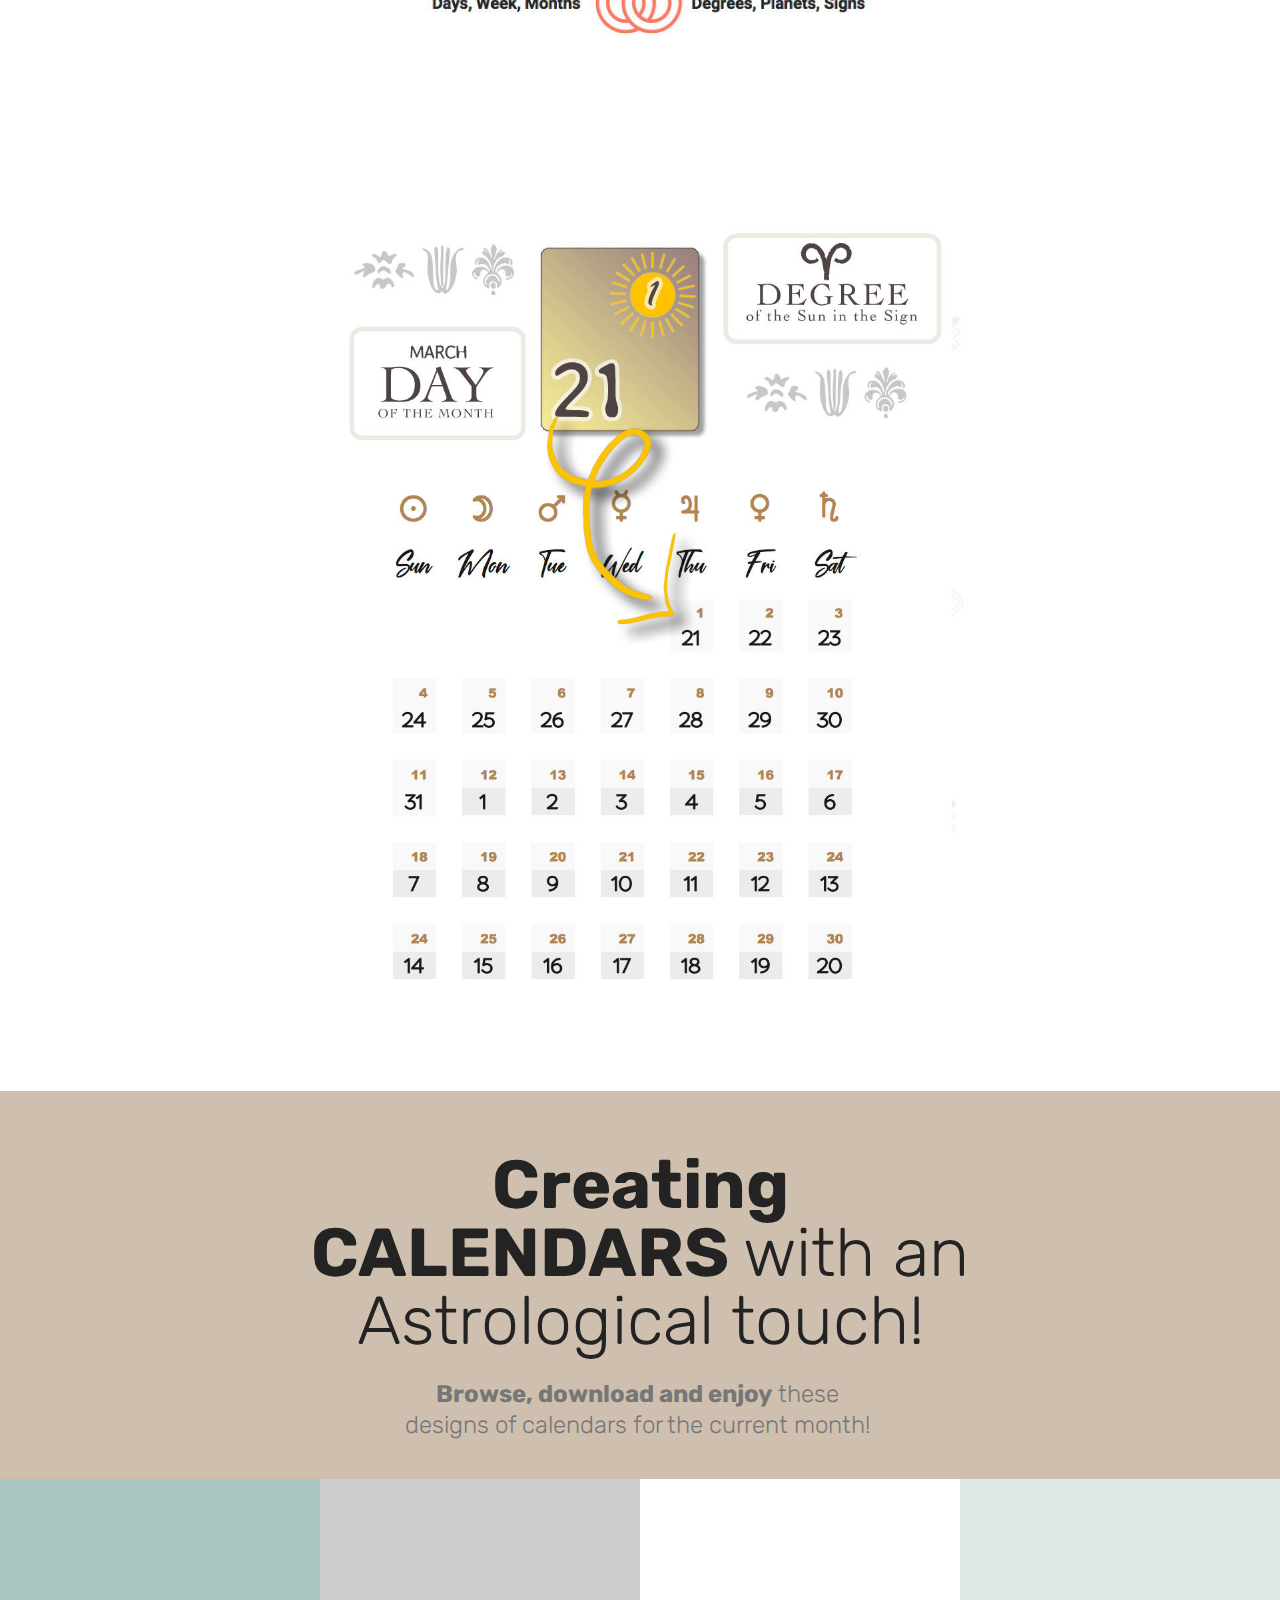
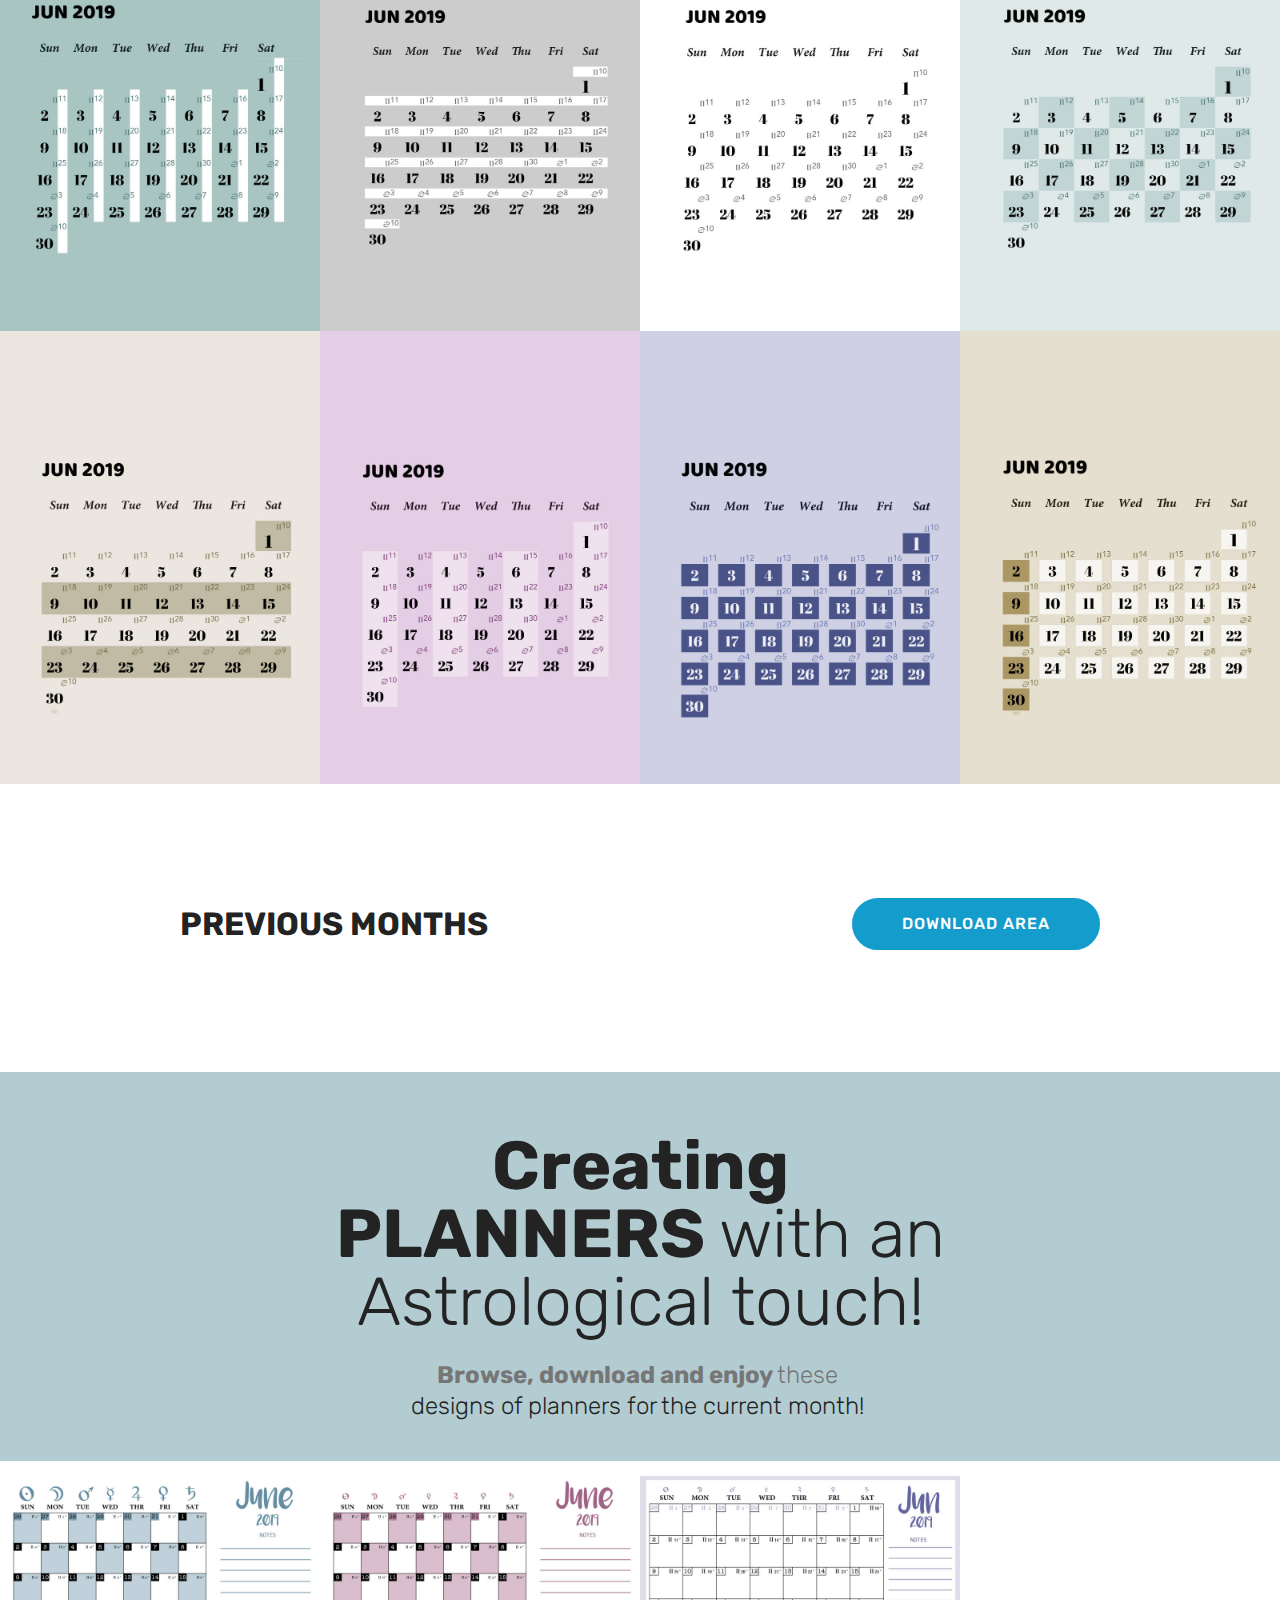
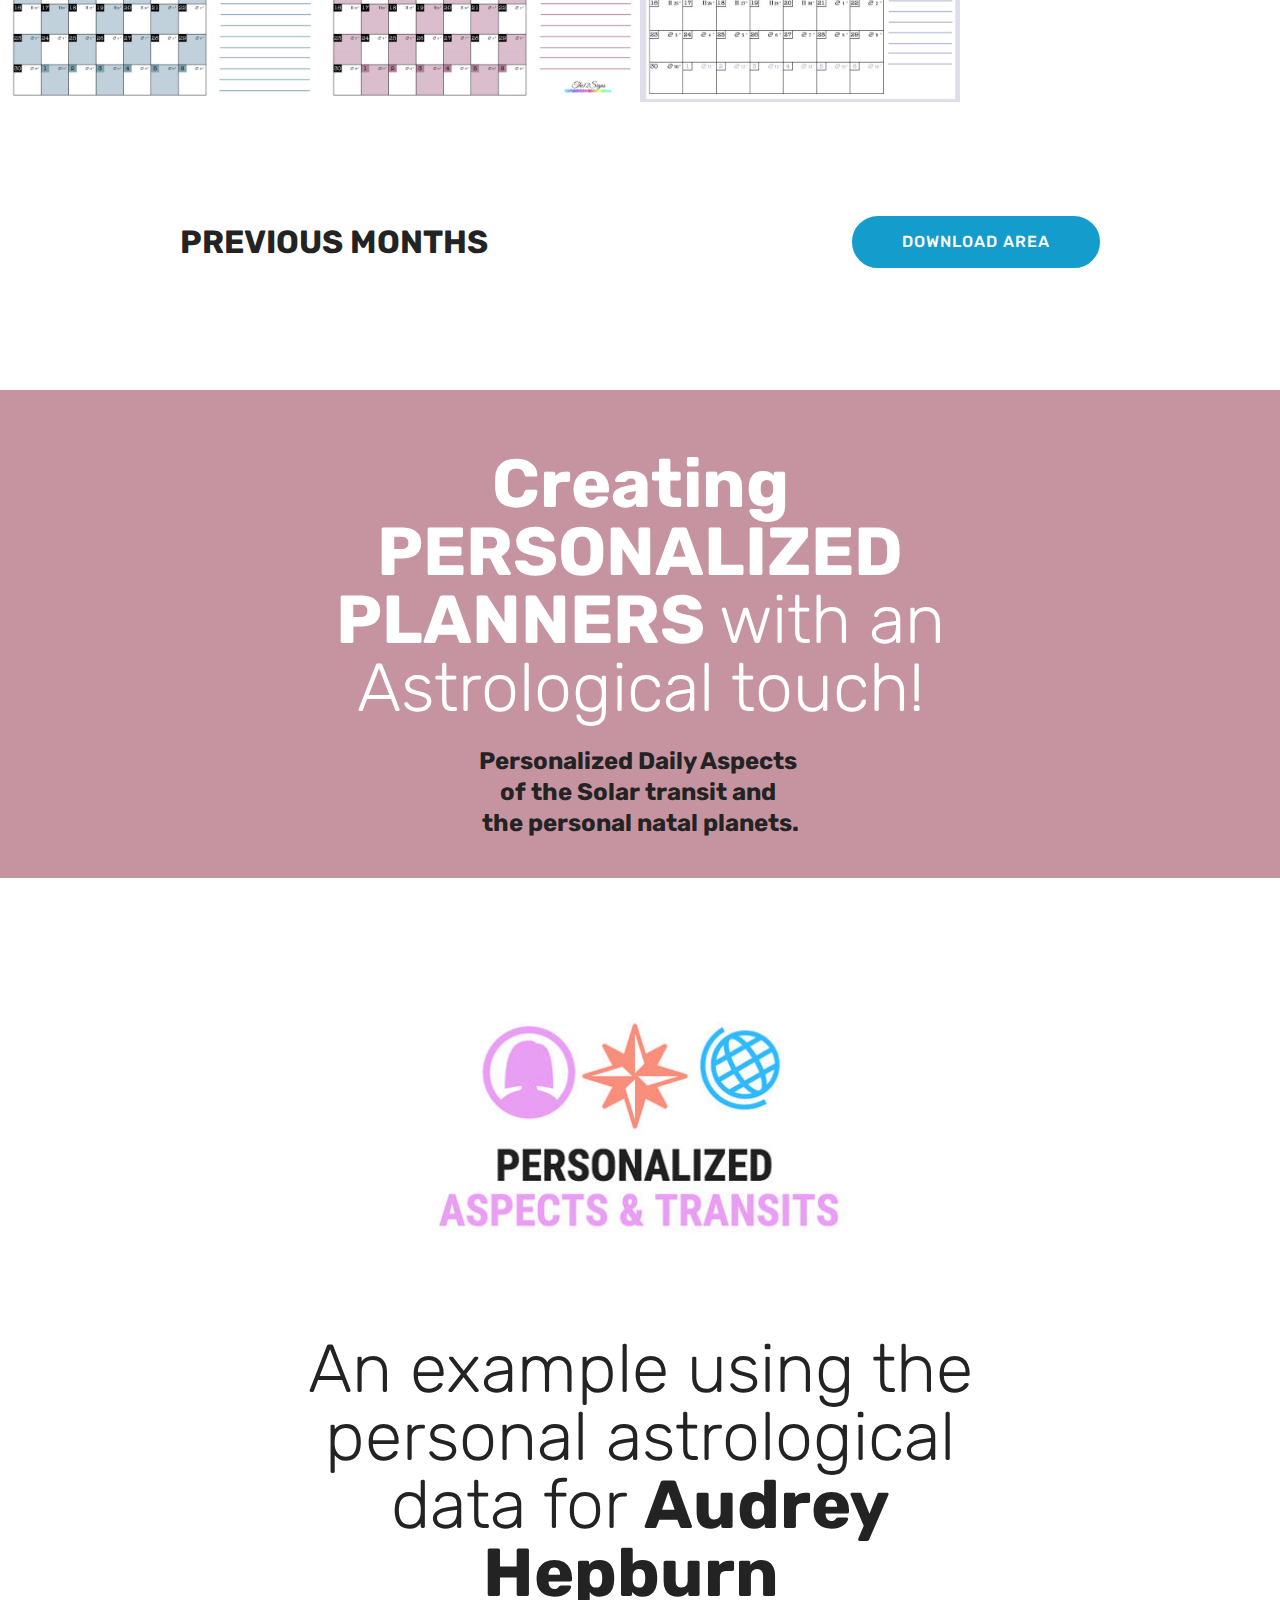
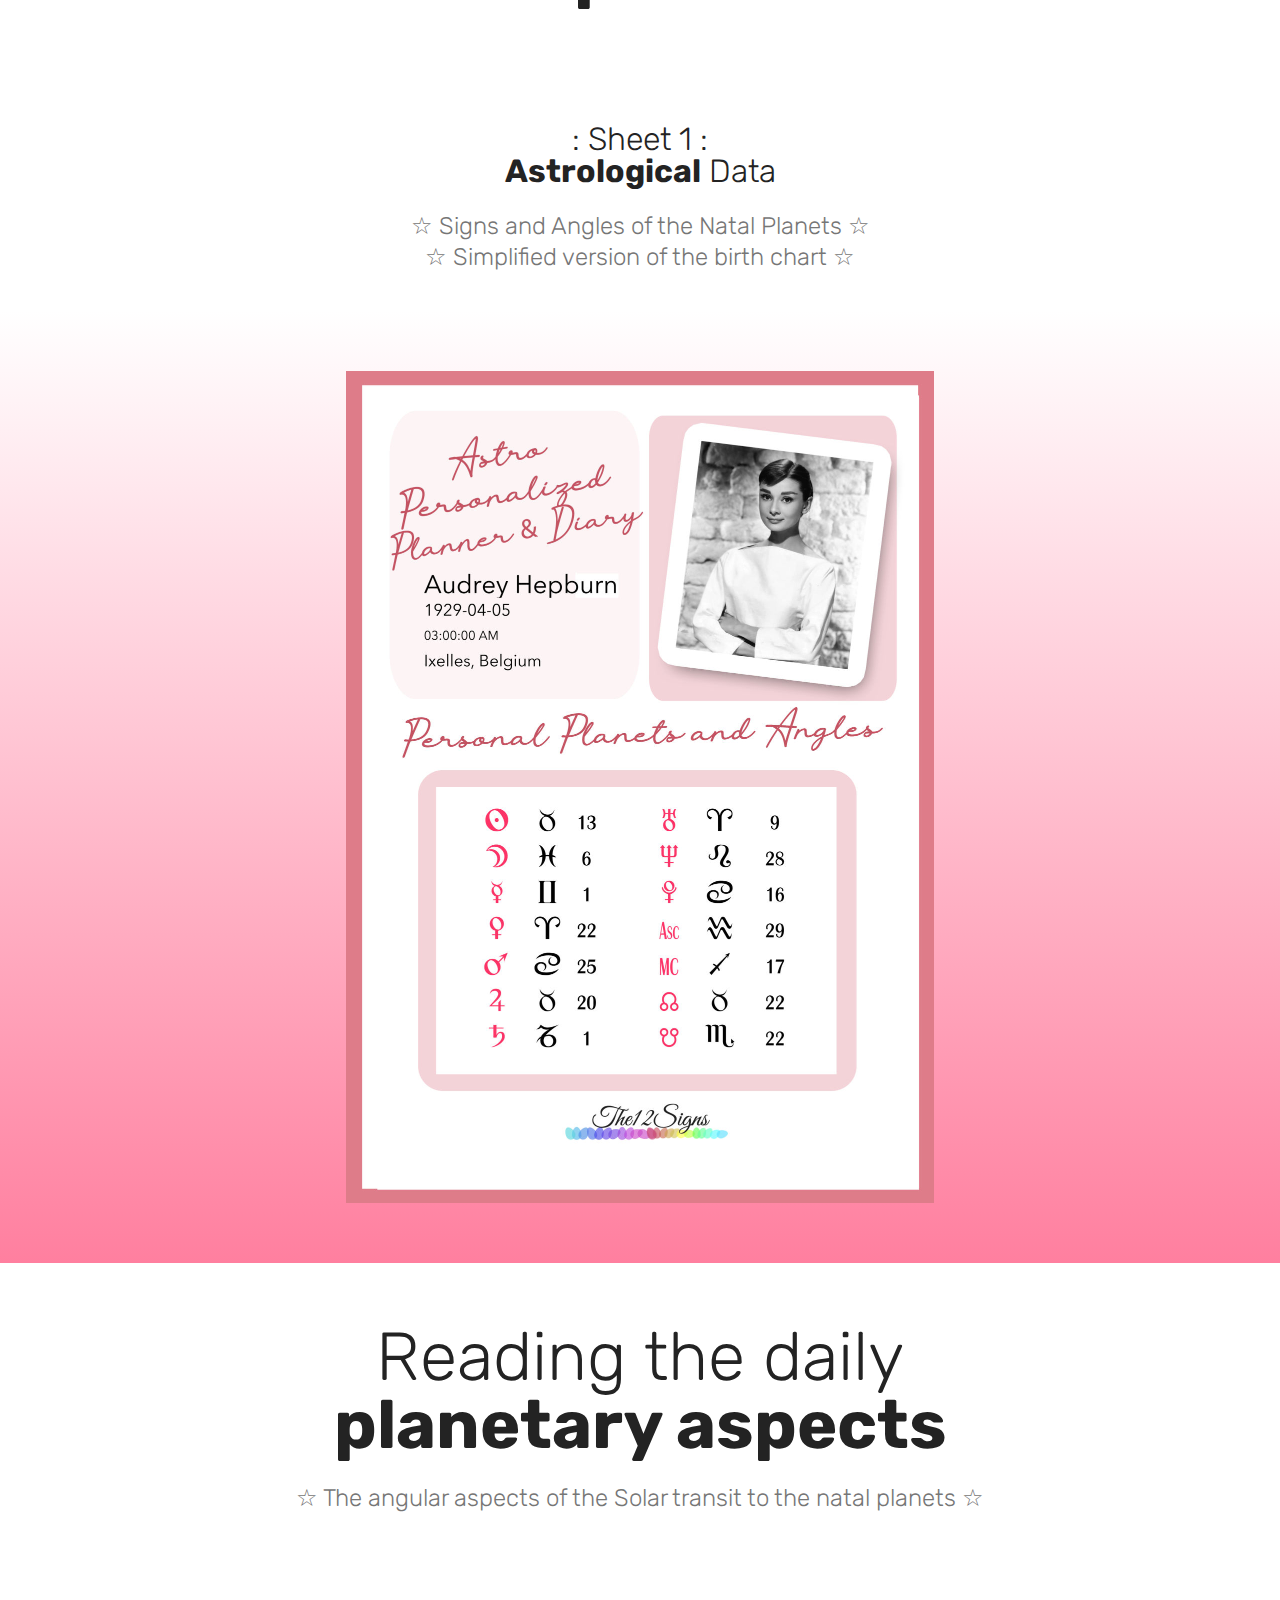
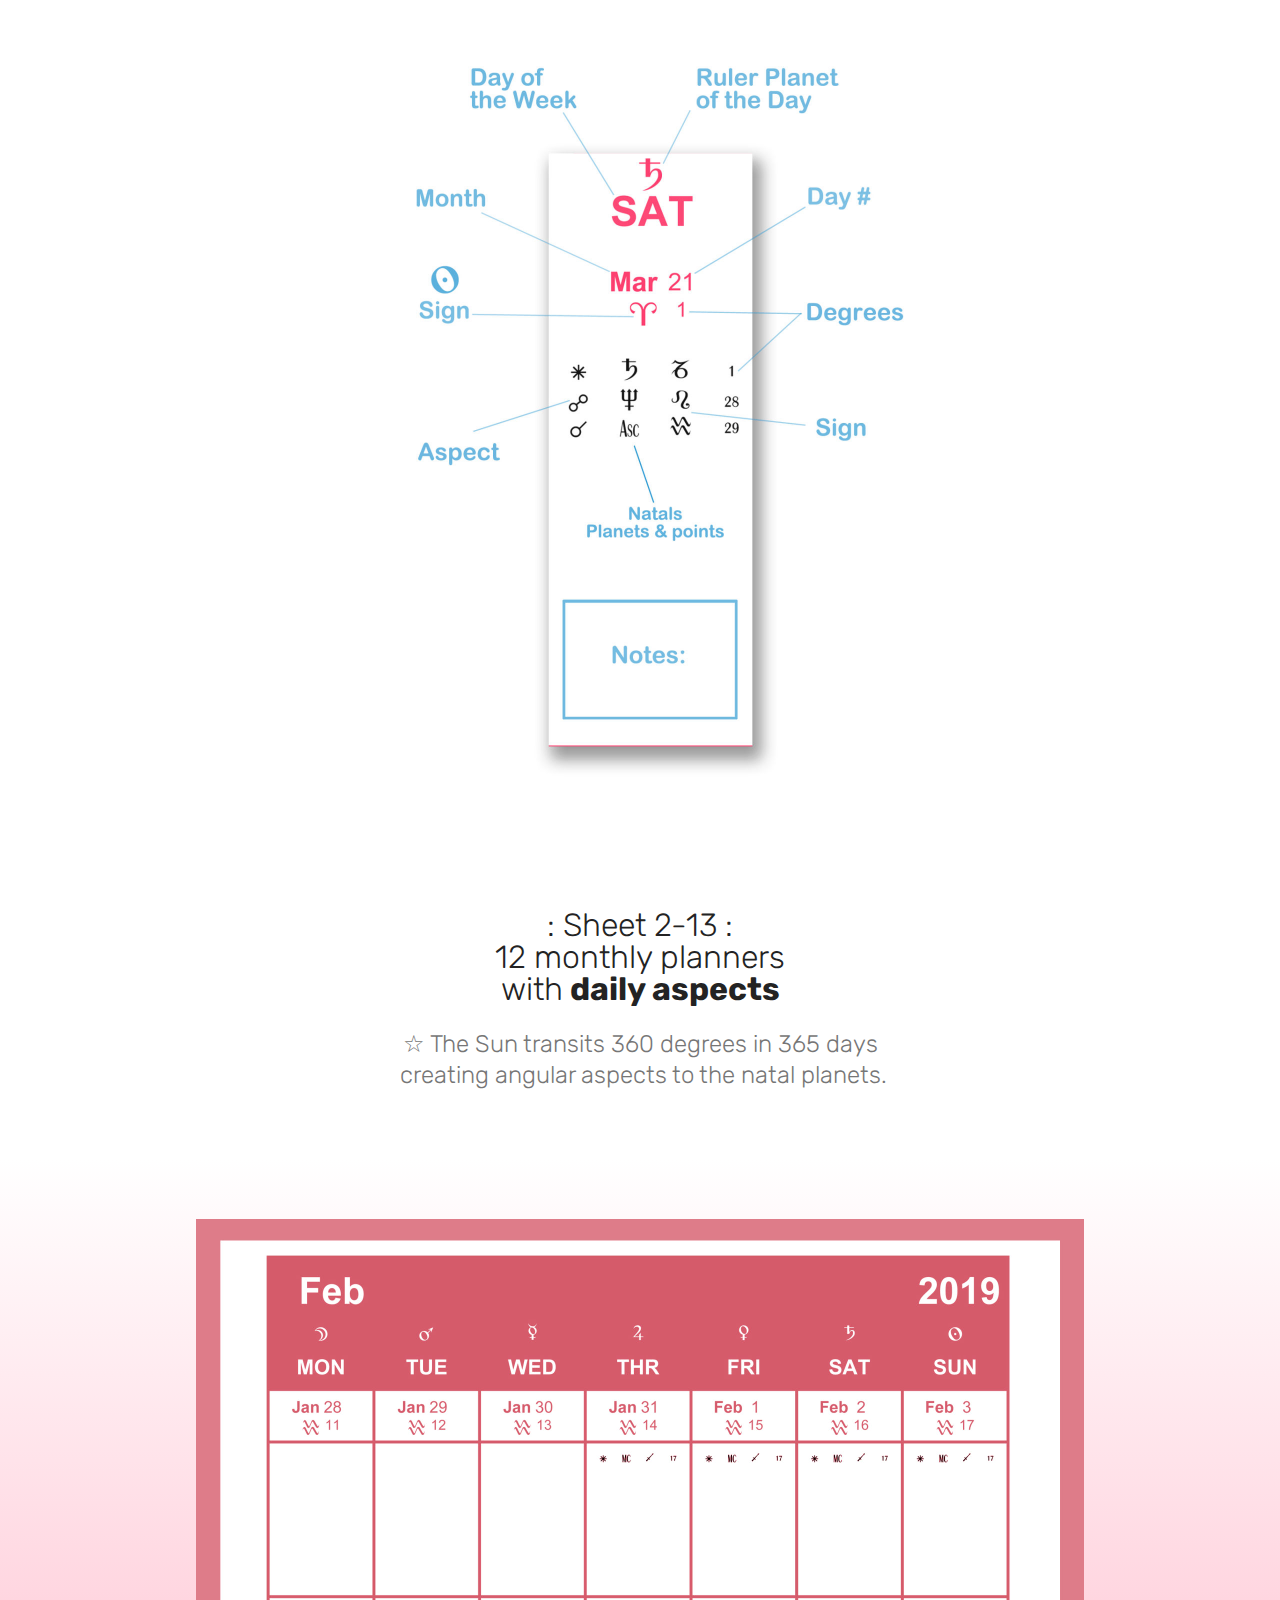
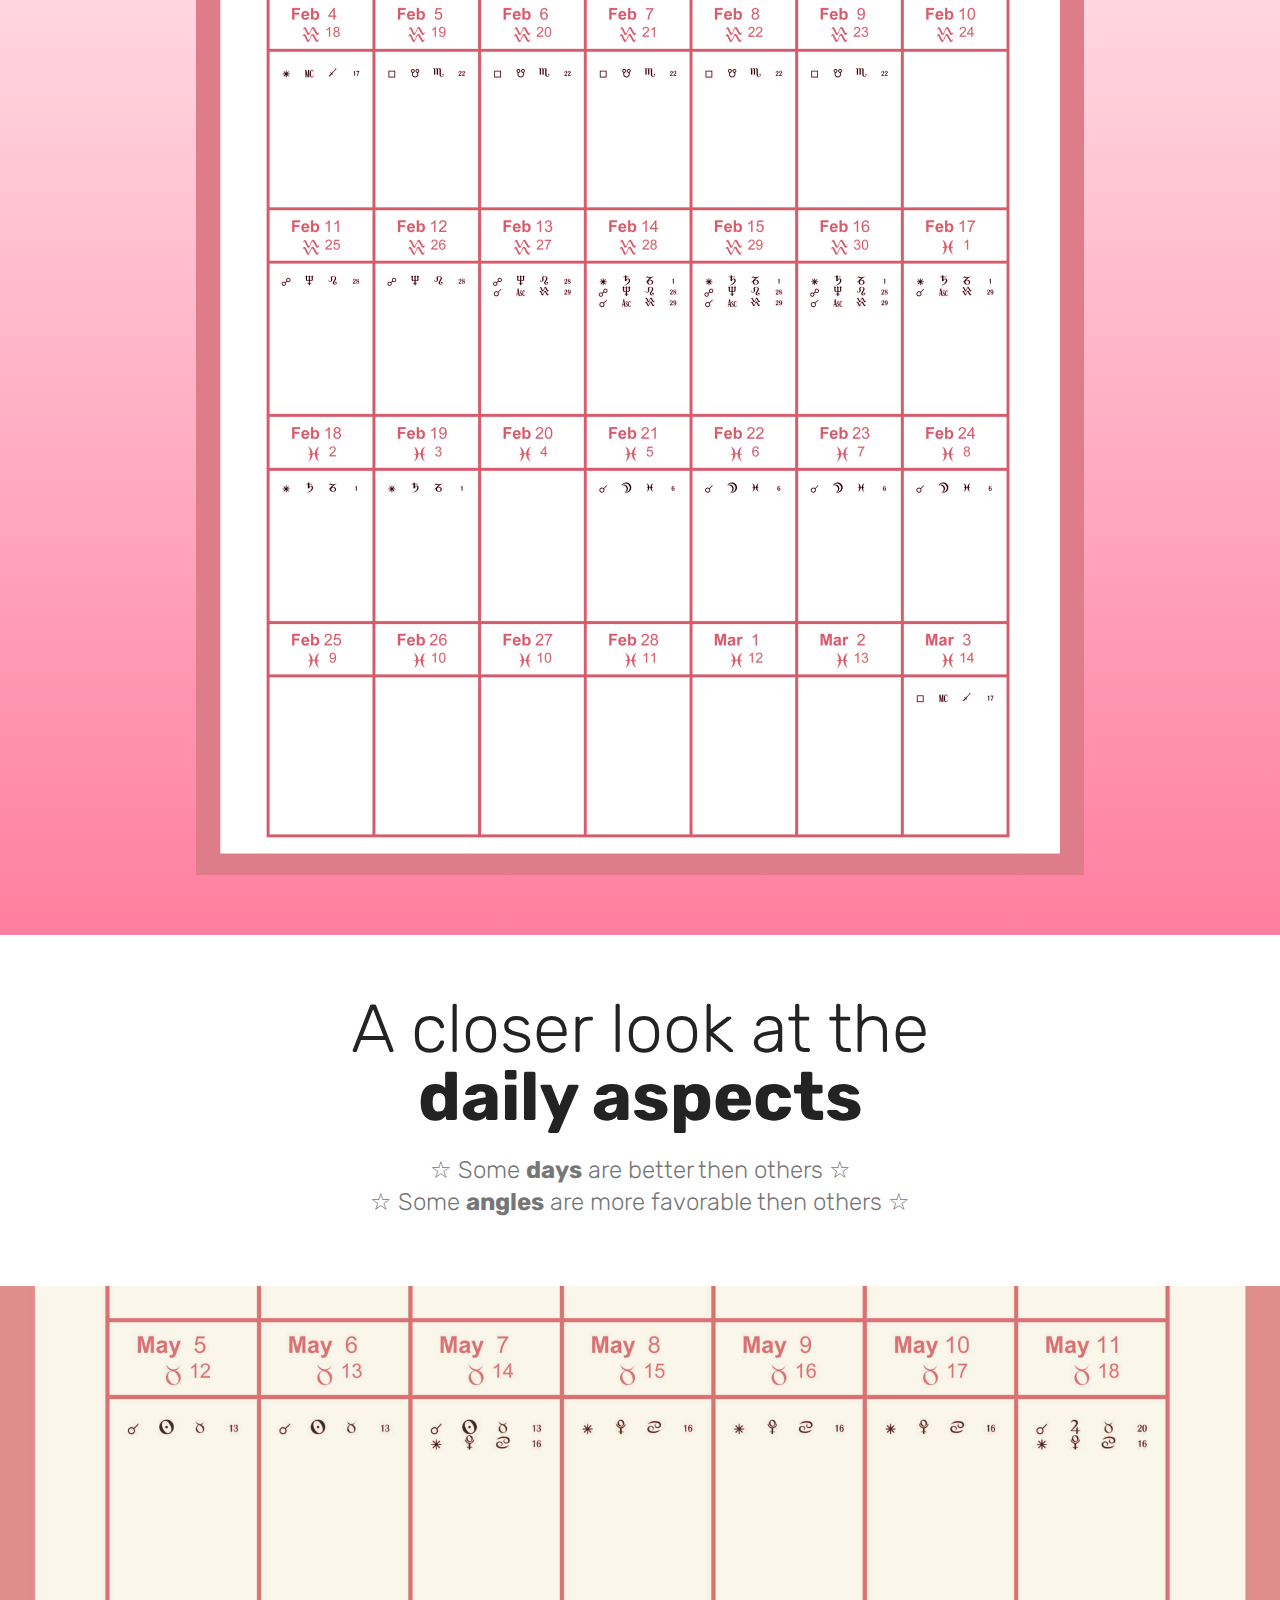
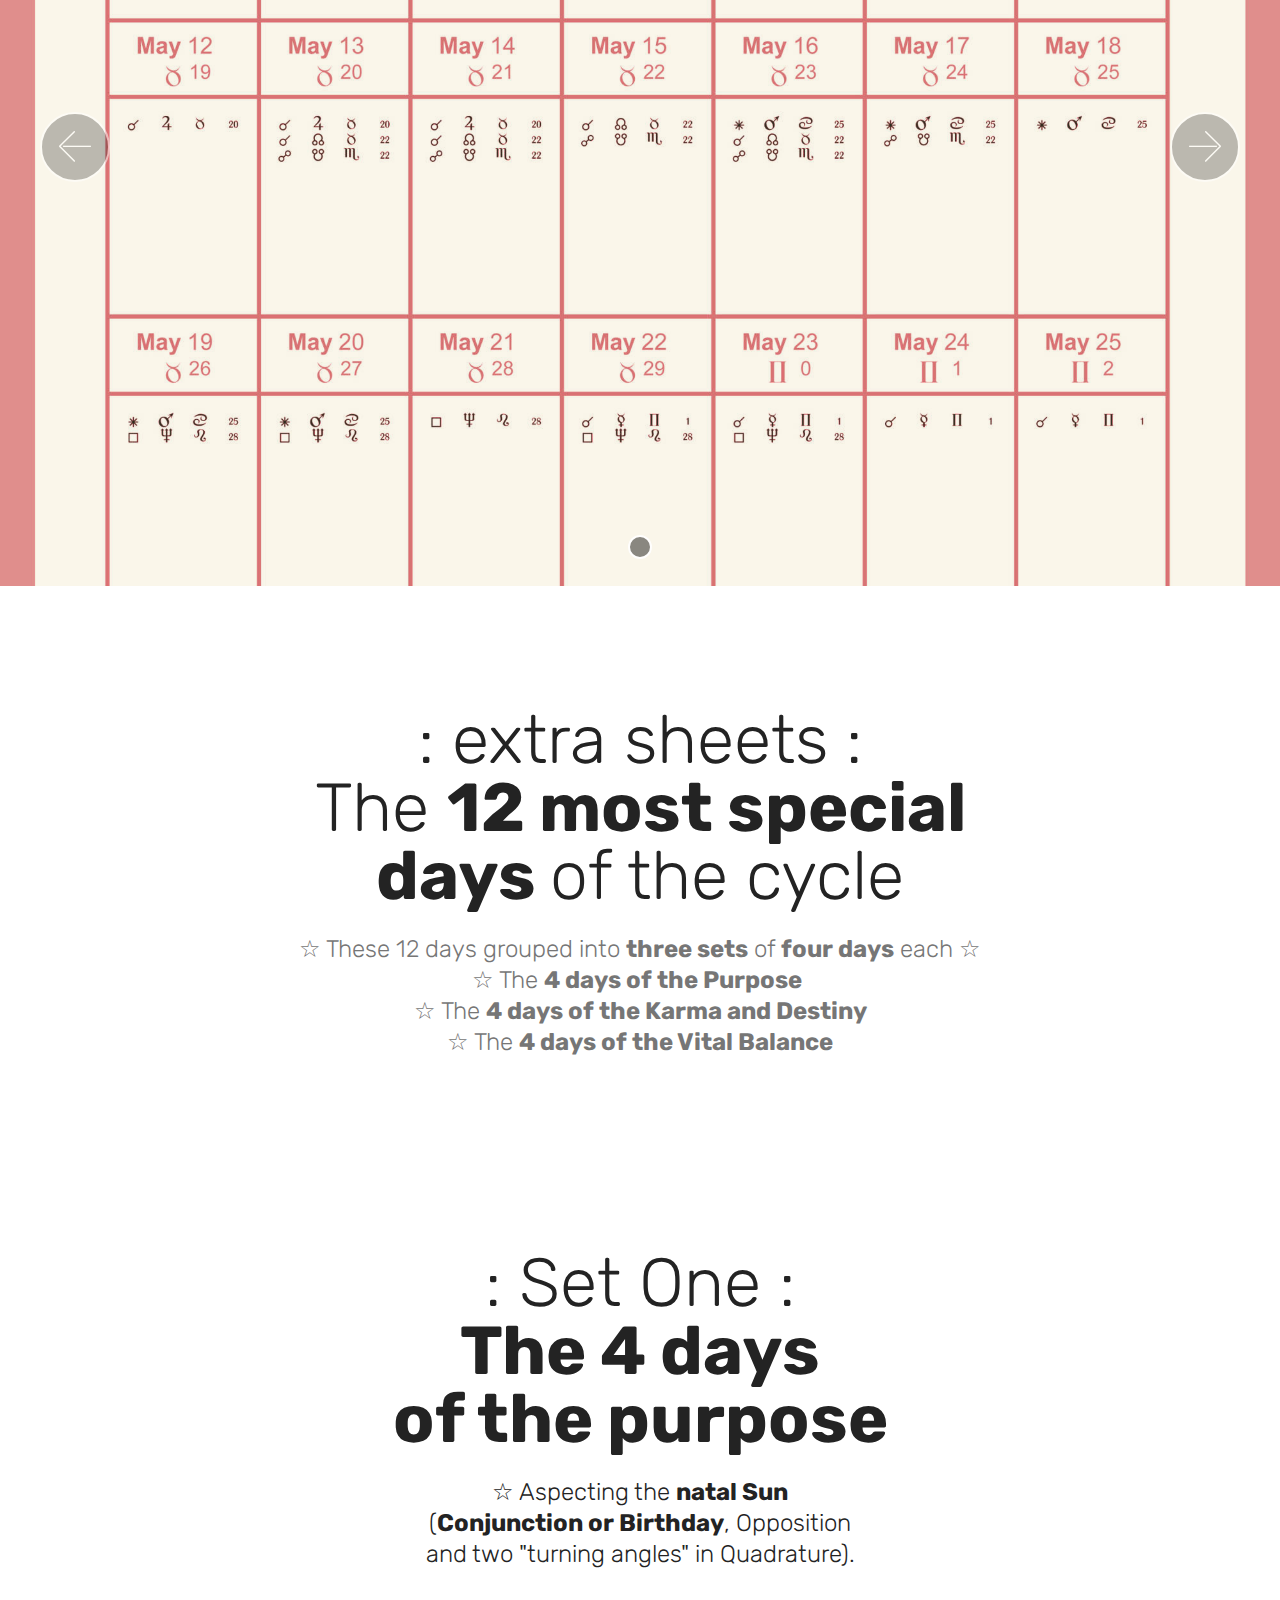
==== commit 65018630: "create github pages" ====
--- a/index.html
+++ b/index.html
@@ -43,7 +43,7 @@
 
 </section>
 
-<section class="engine"><a href="https://mobirise.info/n">simple site templates</a></section><section class="cid-rqqJMNJbcZ" id="image3-1y">
+<section class="engine"><a href="https://mobirise.info/v">free html templates</a></section><section class="cid-rqqJMNJbcZ" id="image3-1y">
 
     
 
@@ -733,6 +733,105 @@
     </figure>
 </section>
 
+<section class="services3 cid-rsTh03iSok" id="services3-7c">
+    <!---->
+    
+    <!---->
+    <!--Overlay-->
+    
+    <!--Container-->
+    <div class="container">
+        <div class="row">
+            <!--Titles-->
+            <div class="title pb-5 col-12">
+                <h2 class="align-left mbr-fonts-style display-1">
+                    Gifts for my <br><strong>Astro Partisans</strong></h2>
+                
+            </div>
+            <!--Card-1-->
+            <div class="card px-3 col-12 col-md-6">
+                <div class="card-wrapper media-container-row media-container-row">
+                    <div class="card-box">
+                        <div class="top-line pb-1">
+                            <h4 class="card-title mbr-fonts-style display-5">Level: Unit</h4>
+                            <p class="mbr-text card-title cost mbr-fonts-style m-0 display-2"><strong>
+                                1</strong> $;€</p>
+                        </div>
+                        <div class="bottom-line">
+                            <p class="mbr-text mbr-fonts-style display-5">- Full access to all my <strong>2020 Calendars</strong> (in preparation).</p>
+                        </div>
+                    </div>
+                </div>
+            </div>
+            <!--Card-2-->
+            <div class="card px-3 col-12 col-md-6">
+                <div class="card-wrapper media-container-row media-container-row">
+                    <div class="card-box">
+                        <div class="top-line pb-3">
+                            <h4 class="card-title mbr-fonts-style display-5">Level: Hexa</h4>
+                            <p class="mbr-text card-title cost mbr-fonts-style m-0 display-2"><strong>
+                                6</strong> $;€</p>
+                        </div>
+                        <div class="bottom-line">
+                            <p class="mbr-text mbr-fonts-style display-5">
+                                - All the above plus a <strong>6 consecutive months </strong>of a personalized planner.
+                            </p>
+                        </div>
+                    </div>
+                </div>
+            </div>
+            <!--Card-3-->
+            <div class="card px-3 col-12 col-md-6">
+                <div class="card-wrapper media-container-row media-container-row">
+                    <div class="card-box">
+                        <div class="top-line pb-3">
+                            <h4 class="card-title mbr-fonts-style display-5">Level: Tri</h4>
+                            <p class="mbr-text card-title cost mbr-fonts-style m-0 display-2"><strong>
+                                3</strong> $;€</p>
+                        </div>
+                        <div class="bottom-line">
+                            <p class="mbr-text mbr-fonts-style display-5">- All the above plus full access to all my <strong>2020 Planners</strong> (in preparation)<br>
+                            </p>
+                        </div>
+                    </div>
+                </div>
+            </div>
+            <!--Card-4-->
+            <div class="card px-3 col-12 col-md-6">
+                <div class="card-wrapper media-container-row media-container-row">
+                    <div class="card-box">
+                        <div class="top-line pb-3">
+                            <h4 class="card-title mbr-fonts-style display-5">Level: Dodeca</h4>
+                            <p class="mbr-text card-title cost mbr-fonts-style m-0 display-2"><strong>
+                                12</strong> $;€</p>
+                        </div>
+                        <div class="bottom-line">
+                            <p class="mbr-text mbr-fonts-style display-5">- All the above plus a <strong>12 consecutive months</strong> of a personalized planner.
+                            </p>
+                        </div>
+                    </div>
+                </div>
+            </div>
+            <!--Card-5-->
+            
+            <!--Card-6-->
+            
+            <!--Card-7-->
+            
+            <!--Card-8-->
+            
+            <!--Card-9-->
+            
+            <!--Card-10-->
+            
+            <!--Card-11-->
+            
+            <!--Card-12-->
+            
+        </div>
+    </div>
+</section>
+
 <section class="header1 cid-rsN0R3Wviw" id="header16-6i">
 
     
@@ -780,13 +879,9 @@
         <div class="row justify-content-md-center">
             <div class="col-md-10 align-center">
                 <h1 class="mbr-section-title mbr-bold pb-3 mbr-fonts-style display-1">
-                    <a href="the-great-2020-conjuntion.html" class="text-white"></a><a href="the-great-2020-conjuntion.html">The Great </a><a href="the-great-2020-conjuntion.html">2020 <br>Conjuntion</a><br></h1>
-                <h3 class="mbr-section-subtitle mbr-light pb-3 mbr-fonts-style display-2">
-                    Beautiful mobile websites
-                </h3>
-                <p class="mbr-text pb-3 mbr-fonts-style display-5">
-                    Full width intro with adjustable height, background image and a color overlay. Click any text to edit or style it.
-                </p>
+                    The Great 2020 <br>Conjuntion<br></h1>
+                <h3 class="mbr-section-subtitle mbr-light pb-3 mbr-fonts-style display-2">The origin and the destination</h3>
+                <p class="mbr-text pb-3 mbr-fonts-style display-5"><strong>The 12 Signs:&nbsp;&nbsp;&nbsp;</strong>'A oneiric and mythological personal experience.'</p>
                 
             </div>
         </div>
@@ -833,7 +928,7 @@
         <div class="media-container-row">
             <div class="mbr-text counter-container col-12 col-md-8 mbr-fonts-style display-7">
                 <ul>
-                    <li>The creator of this project THE 12 SIGNS (this website and its content) is JULIETA APOLONIO.</li><li>The content of this website is created for entertainment, educational and productivity purposes.</li><li>I am not responsible for the content of third-party websites that I can recommend and / or link from this website.</li><li>The personal data that may be received through the forms inserted in this website are for the exclusive use of relationship management and communication with the people who interact with this website.</li><li>These data are managed with the technical and legal norms of security and confidentiality and under no circumstances are ceded to any person, company or entity.</li><li>The user of this website that has used any of the forms may request the permanent deletion of said data by contacting me in the <a href="contact.html">CONTACT</a> section.</li>
+                    <li>The creator of this project THE 12 SIGNS (this website and its content) is JULIETA APOLONIO.</li><li>The content of this website is created for educational, productivity purposes and entertainment.</li><li>I am not responsible for the content of third-party websites that I can recommend and / or link from this website.</li><li>The personal data that may be received through the forms inserted in this website are for the exclusive use of relationship management and communication with the people who interact with this website.</li><li>These data are managed with the technical and legal norms of security and confidentiality and under no circumstances are ceded to any person, company or entity.</li><li>The user of this website that has used any of the forms may request the permanent deletion of said data by contacting me in <strong>the12signsofthetimes@gmail.com</strong>.</li>
                 </ul>
             </div>
         </div>
--- a/assets/mobirise/css/mbr-additional.css
+++ b/assets/mobirise/css/mbr-additional.css
@@ -1967,7 +1967,7 @@
 .cid-rqqJMNJbcZ {
   background: #ffffff;
   padding-top: 60px;
-  padding-bottom: 0px;
+  padding-bottom: 120px;
 }
 .cid-rqqJMNJbcZ .image-block {
   margin: auto;
@@ -1987,7 +1987,7 @@
 }
 .cid-rsMJQPuWid {
   background: #ffffff;
-  padding-top: 15px;
+  padding-top: 60px;
   padding-bottom: 60px;
 }
 .cid-rsMJQPuWid .image-block {
@@ -2959,8 +2959,8 @@
 }
 .cid-rqrtiIxEpX {
   background: #ffffff;
-  padding-top: 0px;
-  padding-bottom: 30px;
+  padding-top: 30px;
+  padding-bottom: 120px;
 }
 .cid-rqrtiIxEpX .image-block {
   margin: auto;
@@ -2977,6 +2977,59 @@
   .cid-rqrtiIxEpX .image-block {
     width: 100% !important;
   }
+}
+.cid-rsTh03iSok {
+  padding-top: 90px;
+  padding-bottom: 90px;
+  background-color: #f7eded;
+}
+.cid-rsTh03iSok h2 {
+  margin-bottom: 0;
+}
+.cid-rsTh03iSok h4 {
+  font-weight: 500;
+  margin-bottom: 0;
+  width: 80%;
+}
+.cid-rsTh03iSok p {
+  color: #767676;
+  margin-bottom: 0;
+}
+.cid-rsTh03iSok .card-wrapper {
+  border-top: 1px solid #efefef;
+  background-color: #ffffff;
+  position: relative;
+  justify-content: unset;
+}
+.cid-rsTh03iSok .card-wrapper .card-box {
+  padding: 2rem 1rem;
+  width: 100%;
+}
+.cid-rsTh03iSok .card-wrapper .card-box .top-line {
+  display: flex;
+  justify-content: space-between;
+  align-items: center;
+}
+.cid-rsTh03iSok .card-wrapper .card-box .bottom-line {
+  width: 70%;
+}
+@media (max-width: 767px) {
+  .cid-rsTh03iSok .card-wrapper .card-box .bottom-line {
+    width: 100%;
+  }
+  .cid-rsTh03iSok .card-wrapper .card-box .bottom-line p {
+    text-align: center;
+    margin: 1rem 0 0 0;
+  }
+}
+.cid-rsTh03iSok P {
+  color: #ff3366;
+}
+.cid-rsTh03iSok H2 {
+  text-align: center;
+}
+.cid-rsTh03iSok B {
+  color: #c694a1;
 }
 .cid-rsN0R3Wviw {
   padding-top: 90px;
@@ -2987,7 +3040,7 @@
   color: #767676;
 }
 .cid-rsSTzcdjfy {
-  padding-top: 60px;
+  padding-top: 120px;
   padding-bottom: 120px;
   background-color: #ffffff;
 }
@@ -3001,6 +3054,16 @@
 }
 .cid-rr0SBEwPZW P {
   color: #767676;
+}
+.cid-rr0SBEwPZW H1 {
+  color: #ffffff;
+}
+.cid-rr0SBEwPZW H3 {
+  color: #efefef;
+}
+.cid-rr0SBEwPZW .mbr-text,
+.cid-rr0SBEwPZW .mbr-section-btn {
+  color: #55b4d4;
 }
 .cid-rryU3i0KNF {
   background: #020000;
@@ -3916,53 +3979,18 @@
     width: 100% !important;
   }
 }
-.cid-rryopyjaYF {
-  padding-top: 90px;
-  padding-bottom: 90px;
-  background-color: #efefef;
-}
-.cid-rryopyjaYF .card-box {
-  padding: 0 2rem;
-}
-.cid-rryopyjaYF .mbr-section-btn {
-  padding-top: 1rem;
-}
-.cid-rryopyjaYF .mbr-section-btn a {
-  margin-top: 1rem;
-  margin-bottom: 0;
-}
-.cid-rryopyjaYF h4 {
-  font-weight: 500;
-  margin-bottom: 0;
-  text-align: left;
-  padding-top: 2rem;
-}
-.cid-rryopyjaYF p {
-  margin-bottom: 0;
-  text-align: left;
-  padding-top: 1.5rem;
-}
-.cid-rryopyjaYF .mbr-text {
-  color: #767676;
-}
-.cid-rryopyjaYF .card-wrapper {
-  height: 100%;
-  padding-bottom: 2rem;
-  background: #ffffff;
-  box-shadow: 0px 0px 0px 0px rgba(0, 0, 0, 0);
-  transition: box-shadow 0.3s;
-}
-.cid-rryopyjaYF .card-wrapper:hover {
-  box-shadow: 0px 0px 30px 0px rgba(0, 0, 0, 0.05);
-  transition: box-shadow 0.3s;
-}
-.cid-rryopyjaYF .card-title {
-  text-align: center;
+.cid-rsT4yMZhNp {
+  padding-top: 120px;
+  padding-bottom: 105px;
+  background-color: #ffffff;
+}
+.cid-rsT4yMZhNp .mbr-section-subtitle {
+  color: #767676;
 }
 .cid-rryqdZMDLZ {
   padding-top: 45px;
   padding-bottom: 15px;
-  background-color: #232323;
+  background-color: #1769c3;
 }
 .cid-rryqdZMDLZ P {
   color: #767676;
@@ -3976,7 +4004,8 @@
   background-color: #ffffff;
 }
 .cid-rrypUi8Esz .mbr-text {
-  color: #767676;
+  color: #ff3366;
+  text-align: center;
 }
 .cid-rrypUi8Esz h4 {
   text-align: center;
@@ -3988,15 +4017,21 @@
   font-size: 96px;
   color: #149dcc;
 }
+.cid-rrypUi8Esz .mbr-text B {
+  color: #ff3366;
+}
 .cid-rryqnJss46 {
   padding-top: 45px;
   padding-bottom: 15px;
-  background-color: #232323;
+  background-color: #5820a4;
 }
 .cid-rryqnJss46 P {
   color: #767676;
 }
 .cid-rryqnJss46 H1 {
+  color: #ffffff;
+}
+.cid-rryqnJss46 H3 {
   color: #ffffff;
 }
 .cid-rryqrGdVoj {
@@ -4005,7 +4040,8 @@
   background-color: #ffffff;
 }
 .cid-rryqrGdVoj .mbr-text {
-  color: #767676;
+  color: #ff3366;
+  text-align: left;
 }
 .cid-rryqrGdVoj h4 {
   text-align: center;
@@ -4020,12 +4056,15 @@
 .cid-rryquSr0u4 {
   padding-top: 45px;
   padding-bottom: 15px;
-  background-color: #232323;
+  background-color: #1769c3;
 }
 .cid-rryquSr0u4 P {
   color: #767676;
 }
 .cid-rryquSr0u4 H1 {
+  color: #ffffff;
+}
+.cid-rryquSr0u4 H3 {
   color: #ffffff;
 }
 .cid-rryqxSqSyR {
@@ -4034,7 +4073,7 @@
   background-color: #ffffff;
 }
 .cid-rryqxSqSyR .mbr-text {
-  color: #767676;
+  color: #ff3366;
 }
 .cid-rryqxSqSyR h4 {
   text-align: center;
@@ -4119,6 +4158,112 @@
 .cid-rrhwX4AjFN .user_desk {
   color: #ffffff;
 }
+.cid-rsT0eNnxIl {
+  padding-top: 90px;
+  padding-bottom: 90px;
+  background-color: #efefef;
+}
+.cid-rsT0eNnxIl .card-box {
+  background-color: #ffffff;
+  padding: 2rem;
+}
+.cid-rsT0eNnxIl h4 {
+  font-weight: 500;
+  margin-bottom: 0;
+  text-align: left;
+}
+.cid-rsT0eNnxIl p {
+  color: #767676;
+  text-align: left;
+}
+.cid-rsT0eNnxIl .card-wrapper {
+  position: relative;
+  box-shadow: 0px 0px 0px 0px rgba(0, 0, 0, 0);
+  transition: box-shadow 0.3s;
+}
+.cid-rsT0eNnxIl .card-wrapper:hover {
+  box-shadow: 0px 0px 30px 0px rgba(0, 0, 0, 0.05);
+  transition: box-shadow 0.3s;
+}
+.cid-rsT0eNnxIl .card-img {
+  position: absolute;
+  top: 0;
+  left: 0;
+  width: 100%;
+  overflow: hidden;
+}
+.cid-rsT0eNnxIl .card-title {
+  text-align: center;
+}
+.cid-rsT0N9gQyq {
+  padding-top: 60px;
+  padding-bottom: 60px;
+  background-color: #625e5e;
+}
+.cid-rsT0N9gQyq .mbr-section-subtitle {
+  color: #ffffff;
+}
+.cid-rsT0N9gQyq H2 {
+  color: #ffffff;
+}
+.cid-rsT0NRDZeB {
+  padding-top: 60px;
+  padding-bottom: 15px;
+  background-color: #ffffff;
+}
+.cid-rsT0NRDZeB .mbr-section-subtitle {
+  color: #767676;
+}
+.cid-rsT0Oq2dRT {
+  background: #ffffff;
+  padding-top: 0px;
+  padding-bottom: 60px;
+}
+.cid-rsT0Oq2dRT .image-block {
+  margin: auto;
+}
+.cid-rsT0Oq2dRT figcaption {
+  position: relative;
+}
+.cid-rsT0Oq2dRT figcaption div {
+  position: absolute;
+  bottom: 0;
+  width: 100%;
+}
+@media (max-width: 768px) {
+  .cid-rsT0Oq2dRT .image-block {
+    width: 100% !important;
+  }
+}
+.cid-rsT0Pa1Zi5 {
+  padding-top: 60px;
+  padding-bottom: 30px;
+  background-color: #ffffff;
+}
+.cid-rsT0Pa1Zi5 .mbr-section-subtitle {
+  color: #767676;
+}
+.cid-rsT0PR8oQR {
+  background: #ffffff;
+  padding-top: 0px;
+  padding-bottom: 120px;
+}
+.cid-rsT0PR8oQR .image-block {
+  margin: auto;
+}
+.cid-rsT0PR8oQR figcaption {
+  position: relative;
+}
+.cid-rsT0PR8oQR figcaption div {
+  position: absolute;
+  bottom: 0;
+  width: 100%;
+}
+@media (max-width: 768px) {
+  .cid-rsT0PR8oQR .image-block {
+    width: 100% !important;
+  }
+}
 .cid-rrhwaluT4g {
   padding-top: 30px;
   padding-bottom: 30px;
@@ -4326,74 +4471,21 @@
 .cid-rrmK06xbQ6 P {
   text-align: left;
 }
-.cid-rrhxG3zPHj {
-  padding-top: 60px;
-  padding-bottom: 60px;
-  background-color: #625e5e;
-}
-.cid-rrhxG3zPHj .mbr-section-subtitle {
-  color: #ffffff;
-}
-.cid-rrhxG3zPHj H2 {
-  color: #ffffff;
-}
-.cid-rrhw15ILTR {
-  padding-top: 60px;
-  padding-bottom: 15px;
-  background-color: #ffffff;
-}
-.cid-rrhw15ILTR .mbr-section-subtitle {
-  color: #767676;
-}
-.cid-rrhG19eBOf {
-  background: #ffffff;
-  padding-top: 0px;
-  padding-bottom: 60px;
-}
-.cid-rrhG19eBOf .image-block {
-  margin: auto;
-}
-.cid-rrhG19eBOf figcaption {
-  position: relative;
-}
-.cid-rrhG19eBOf figcaption div {
-  position: absolute;
-  bottom: 0;
-  width: 100%;
-}
-@media (max-width: 768px) {
-  .cid-rrhG19eBOf .image-block {
-    width: 100% !important;
-  }
-}
-.cid-rrhw3yShRX {
-  padding-top: 60px;
-  padding-bottom: 30px;
-  background-color: #ffffff;
-}
-.cid-rrhw3yShRX .mbr-section-subtitle {
-  color: #767676;
-}
-.cid-rrhIIeN3S2 {
-  background: #ffffff;
-  padding-top: 0px;
+.cid-rsTexs6Set {
+  padding-top: 120px;
+  padding-bottom: 105px;
+  background-color: #ffffff;
+}
+.cid-rsTexs6Set .mbr-section-subtitle {
+  color: #767676;
+}
+.cid-rsT2ftRyBG {
+  padding-top: 60px;
   padding-bottom: 120px;
-}
-.cid-rrhIIeN3S2 .image-block {
-  margin: auto;
-}
-.cid-rrhIIeN3S2 figcaption {
-  position: relative;
-}
-.cid-rrhIIeN3S2 figcaption div {
-  position: absolute;
-  bottom: 0;
-  width: 100%;
-}
-@media (max-width: 768px) {
-  .cid-rrhIIeN3S2 .image-block {
-    width: 100% !important;
-  }
+  background-color: #ffffff;
+}
+.cid-rsT2ftRyBG .mbr-section-subtitle {
+  color: #767676;
 }
 .cid-rrmX8lE5yJ {
   padding-top: 120px;
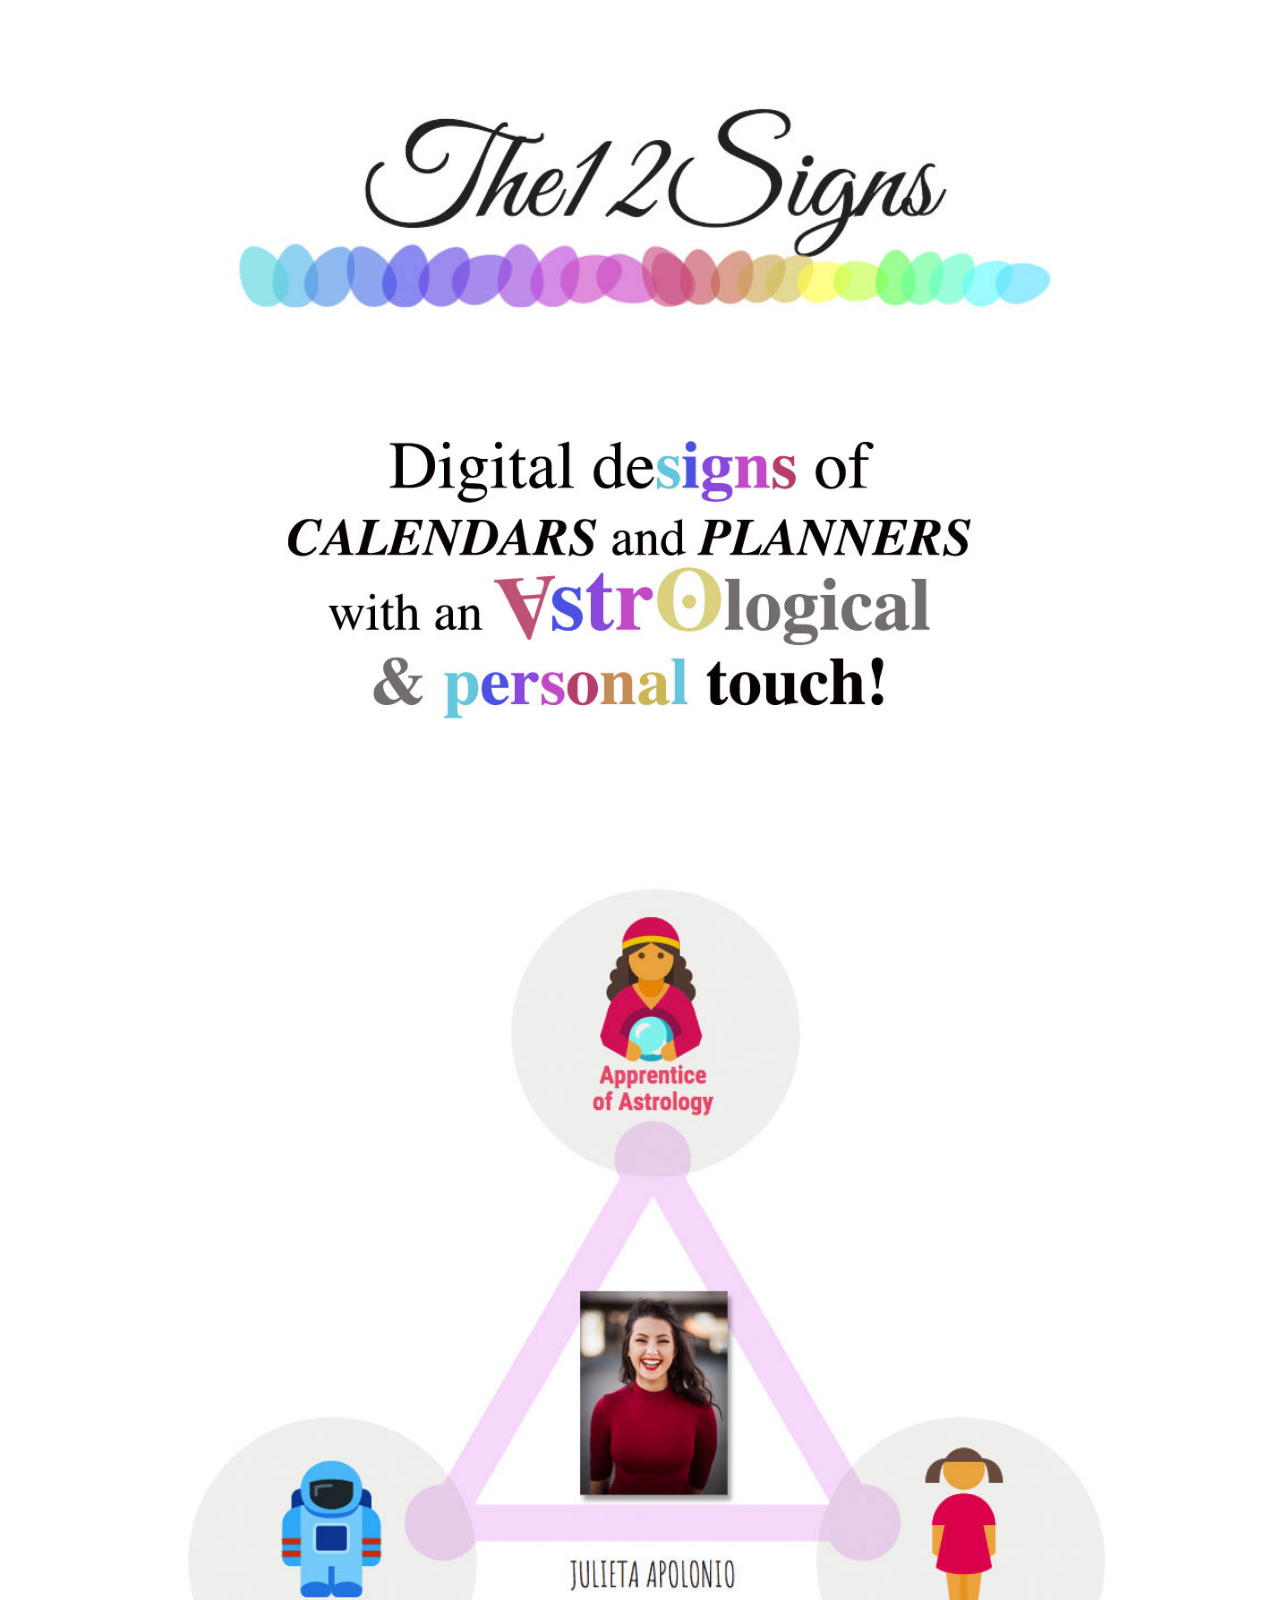
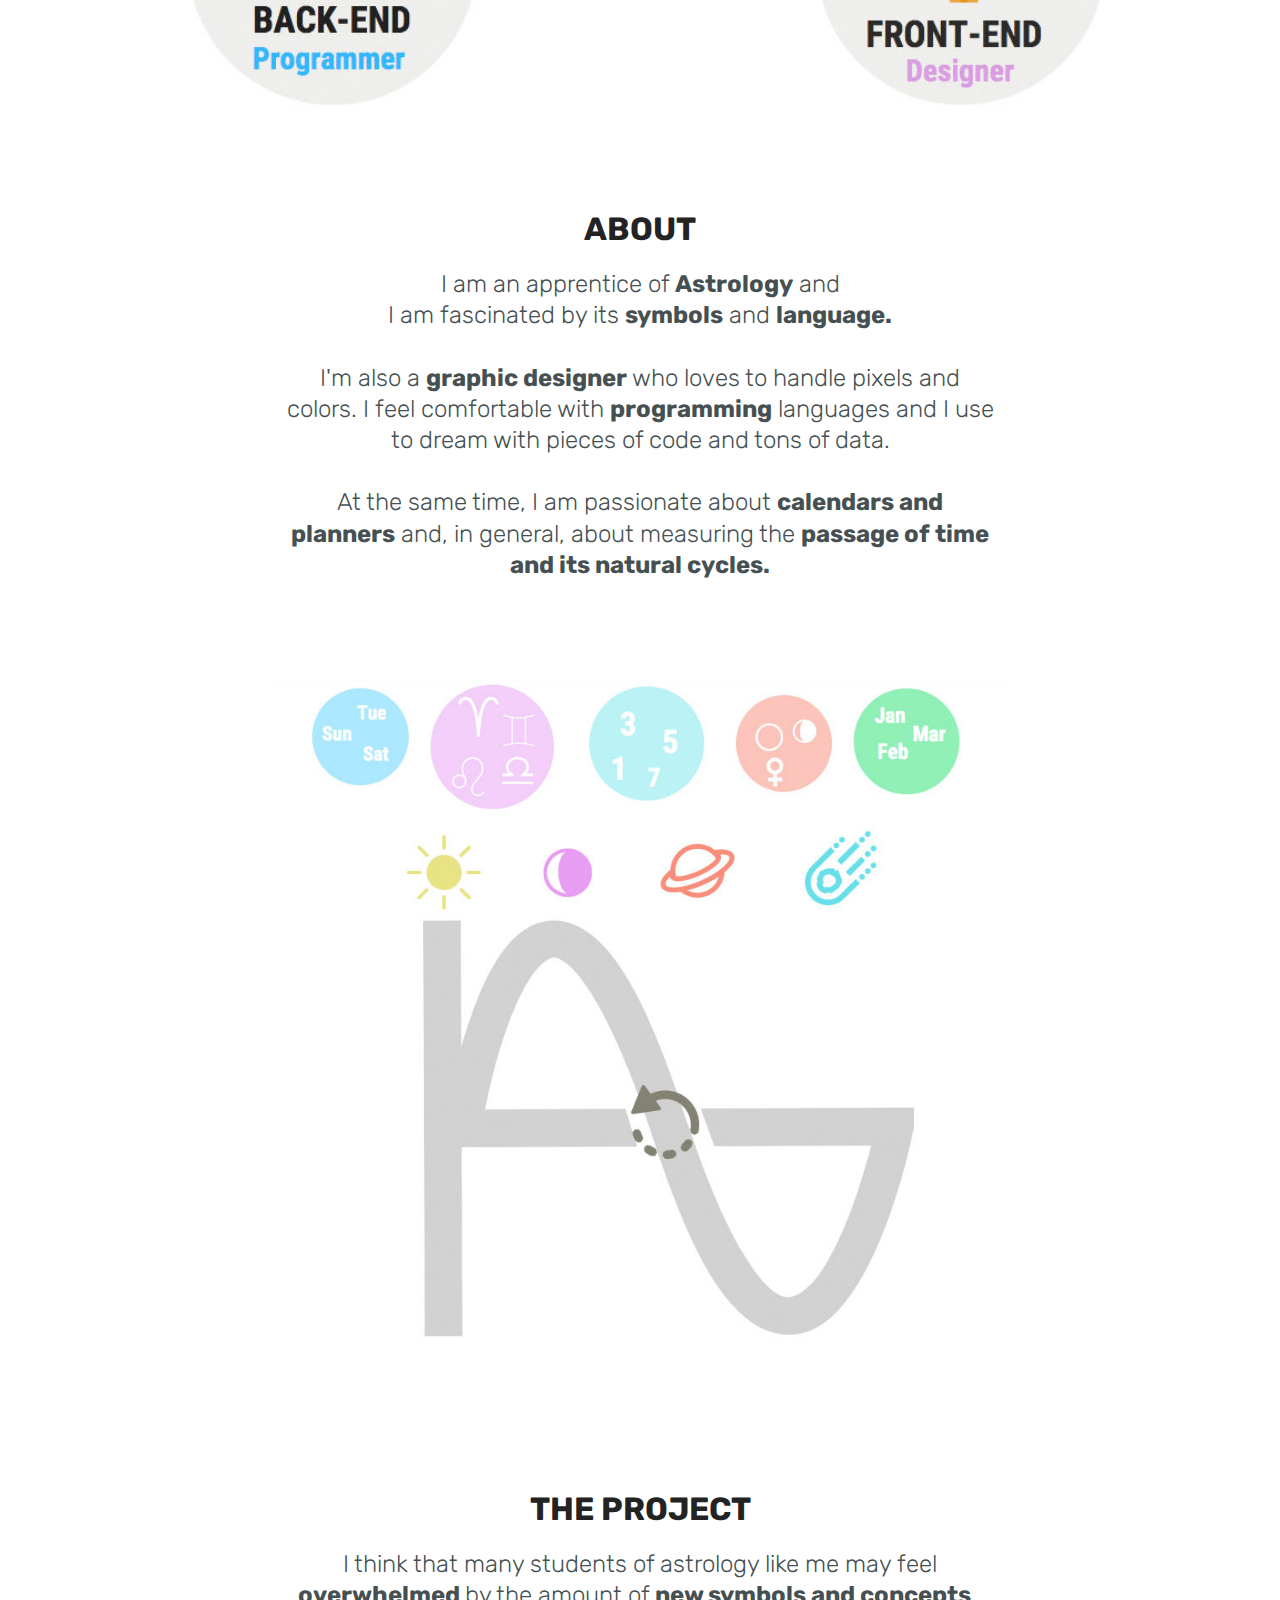
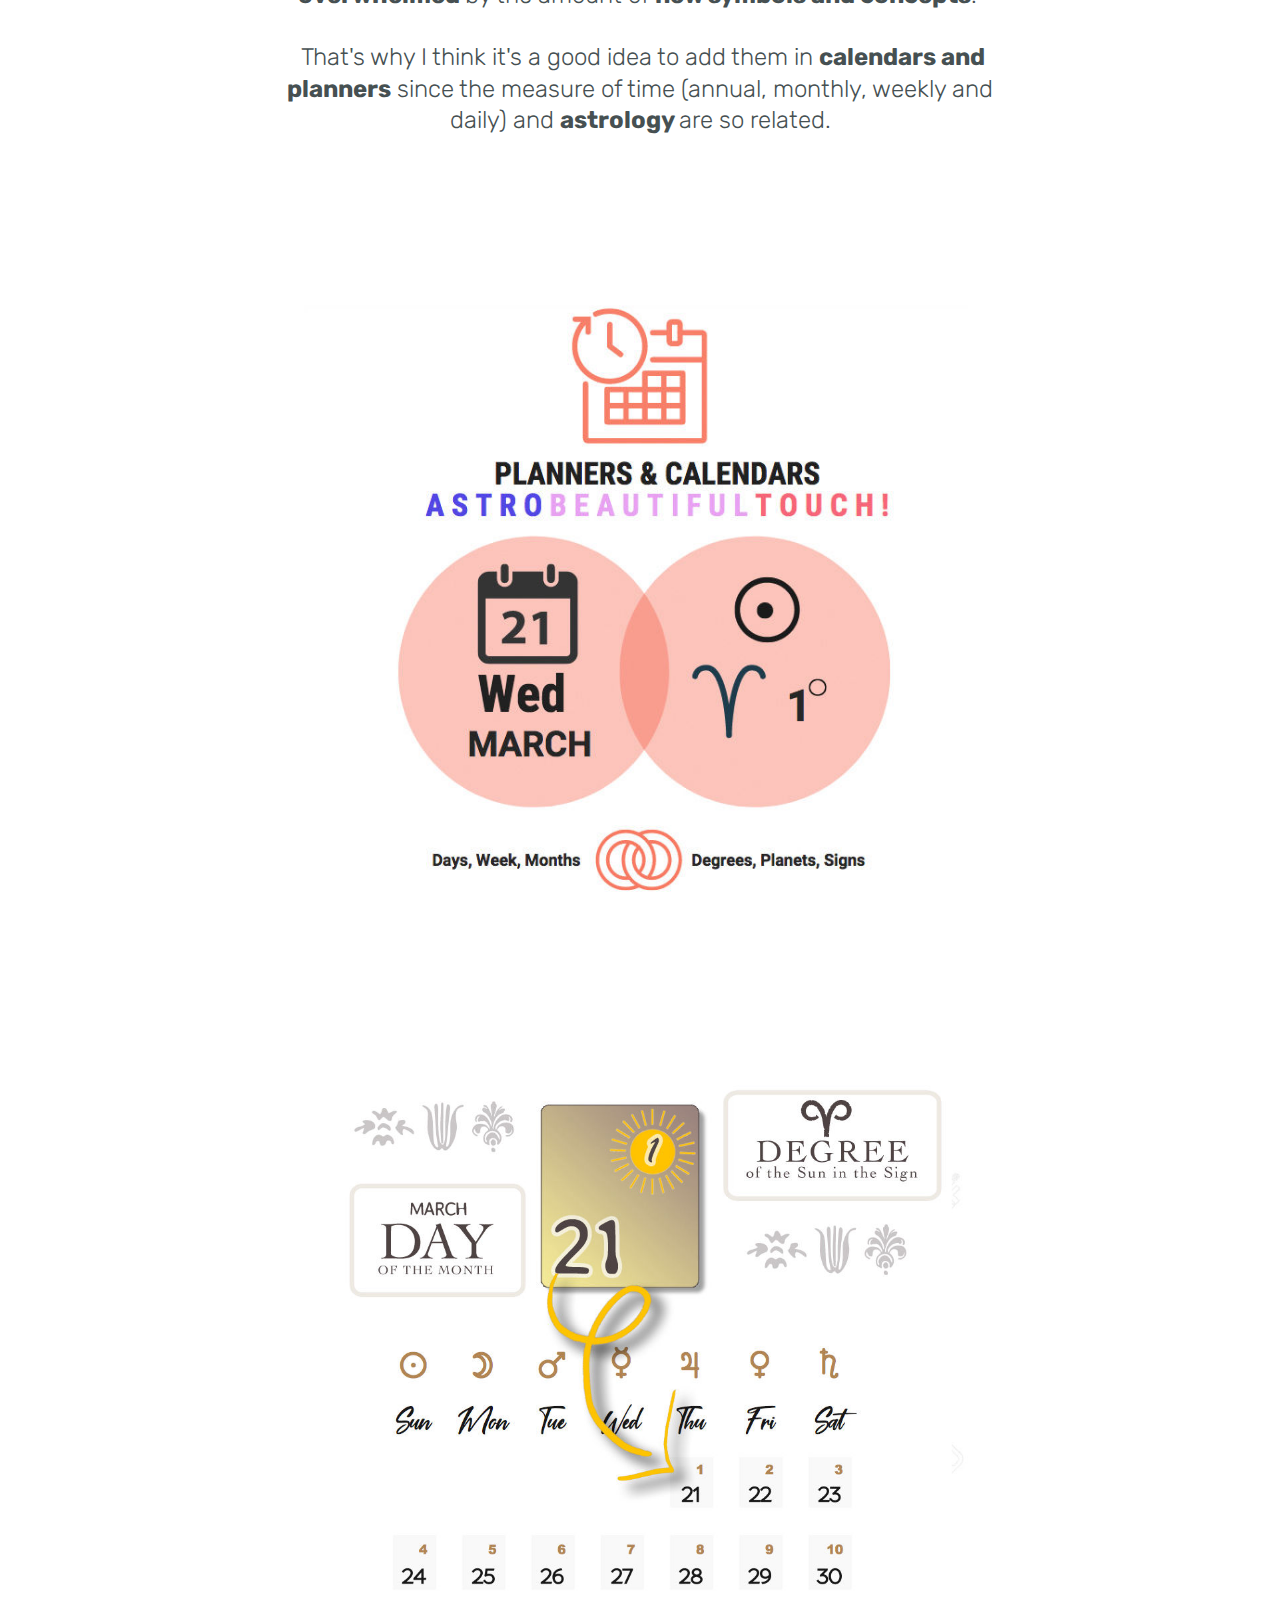
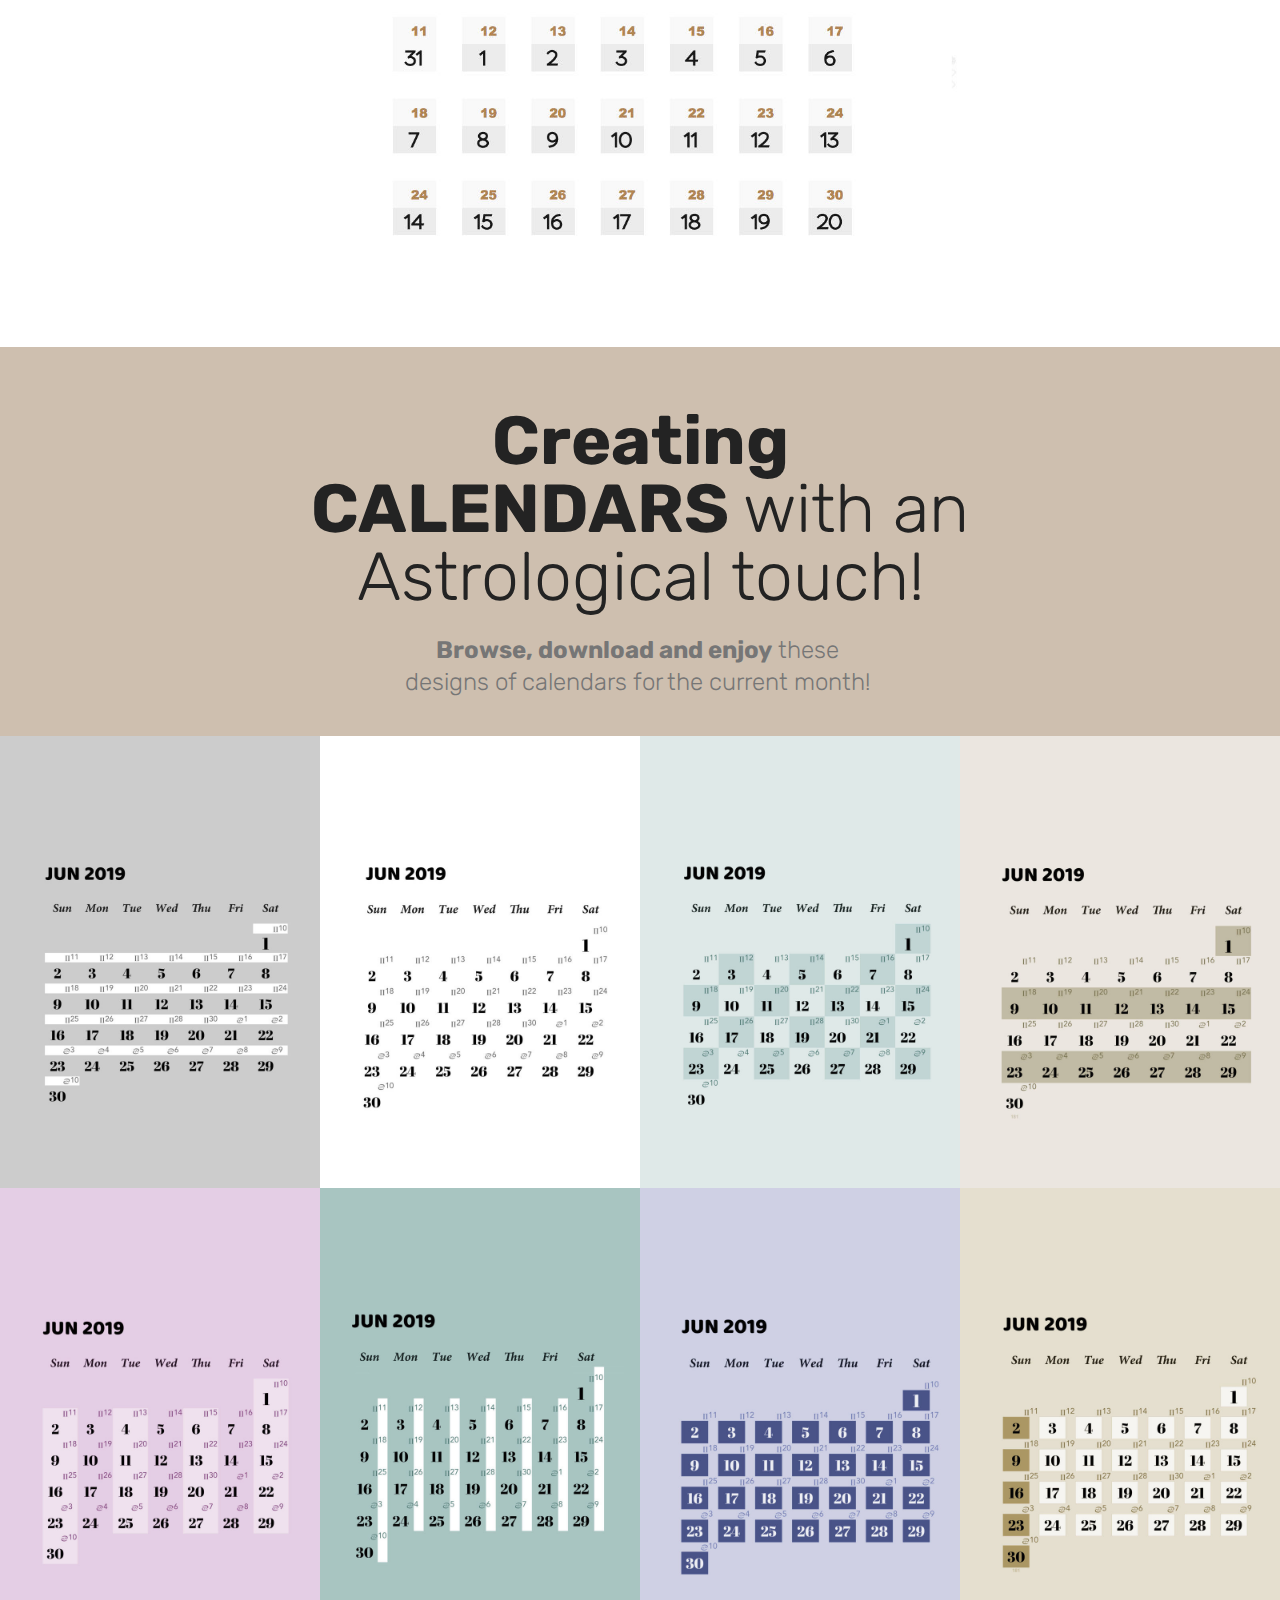
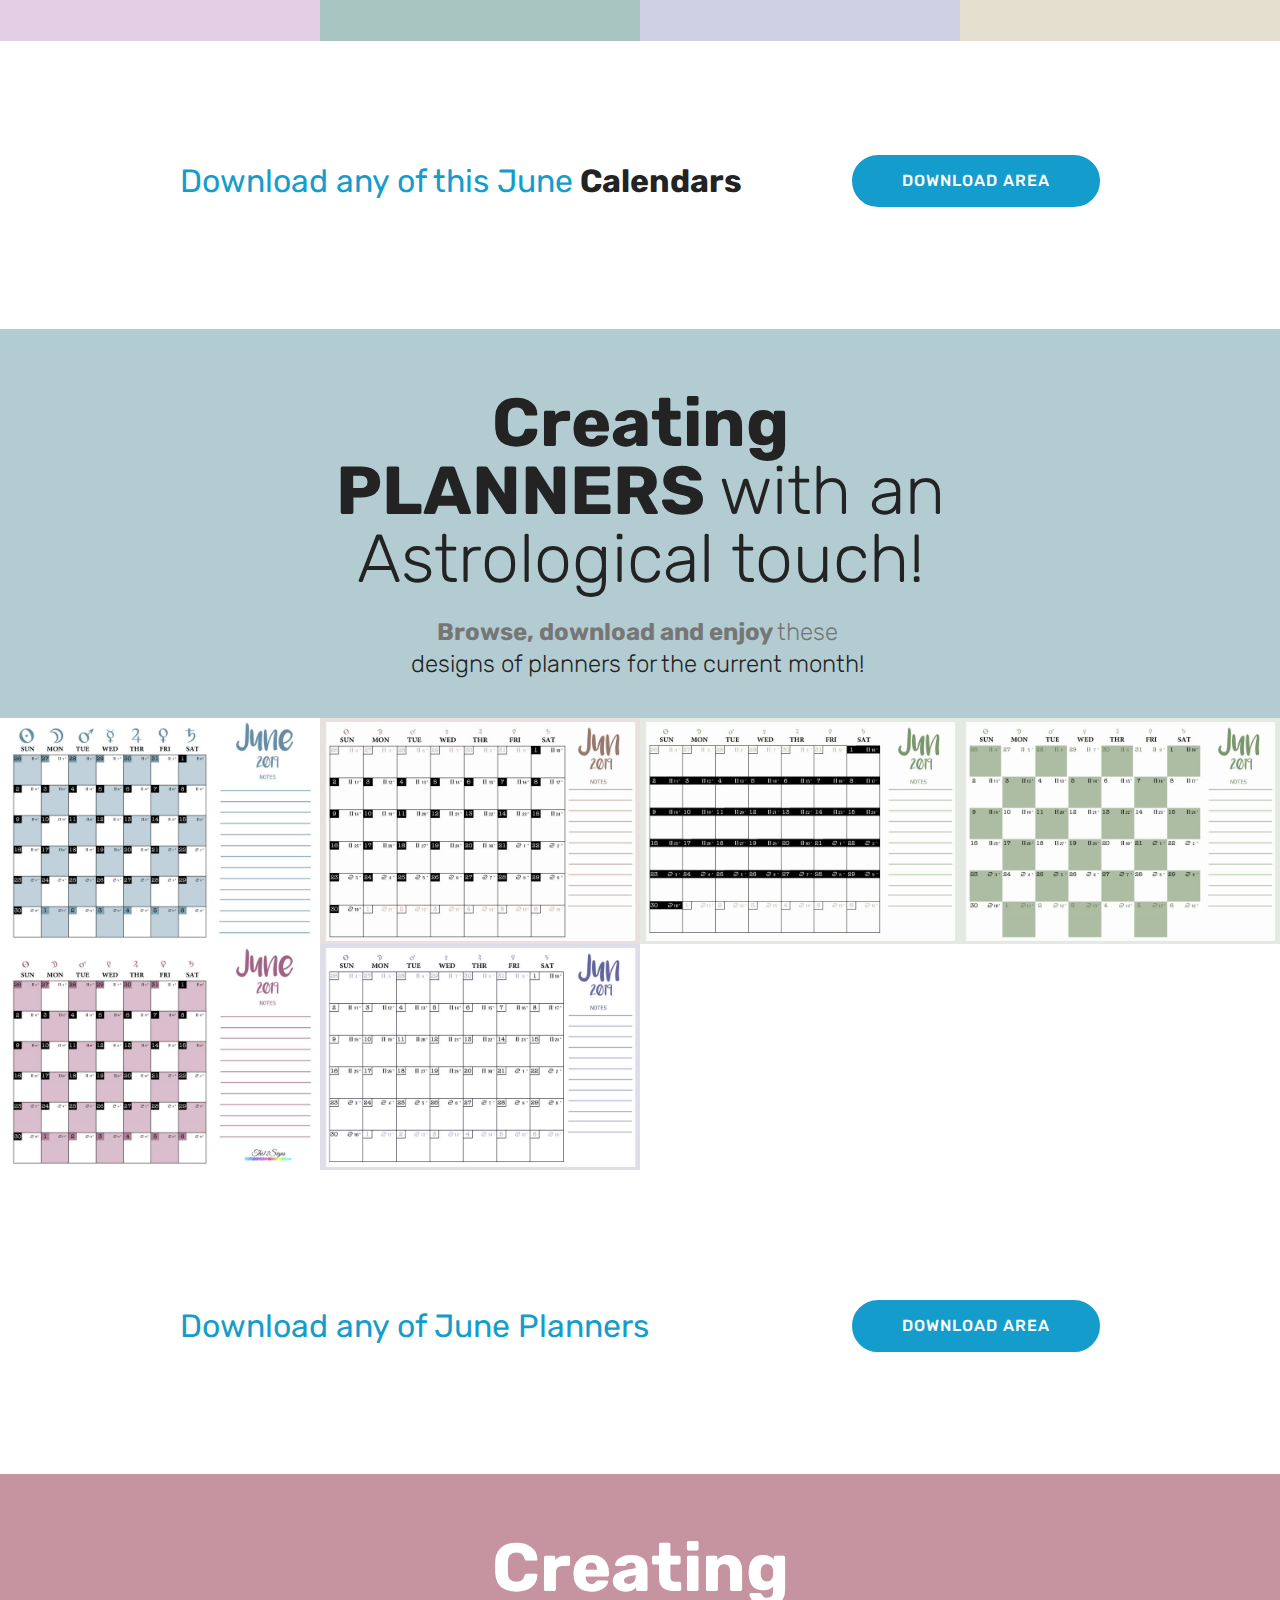
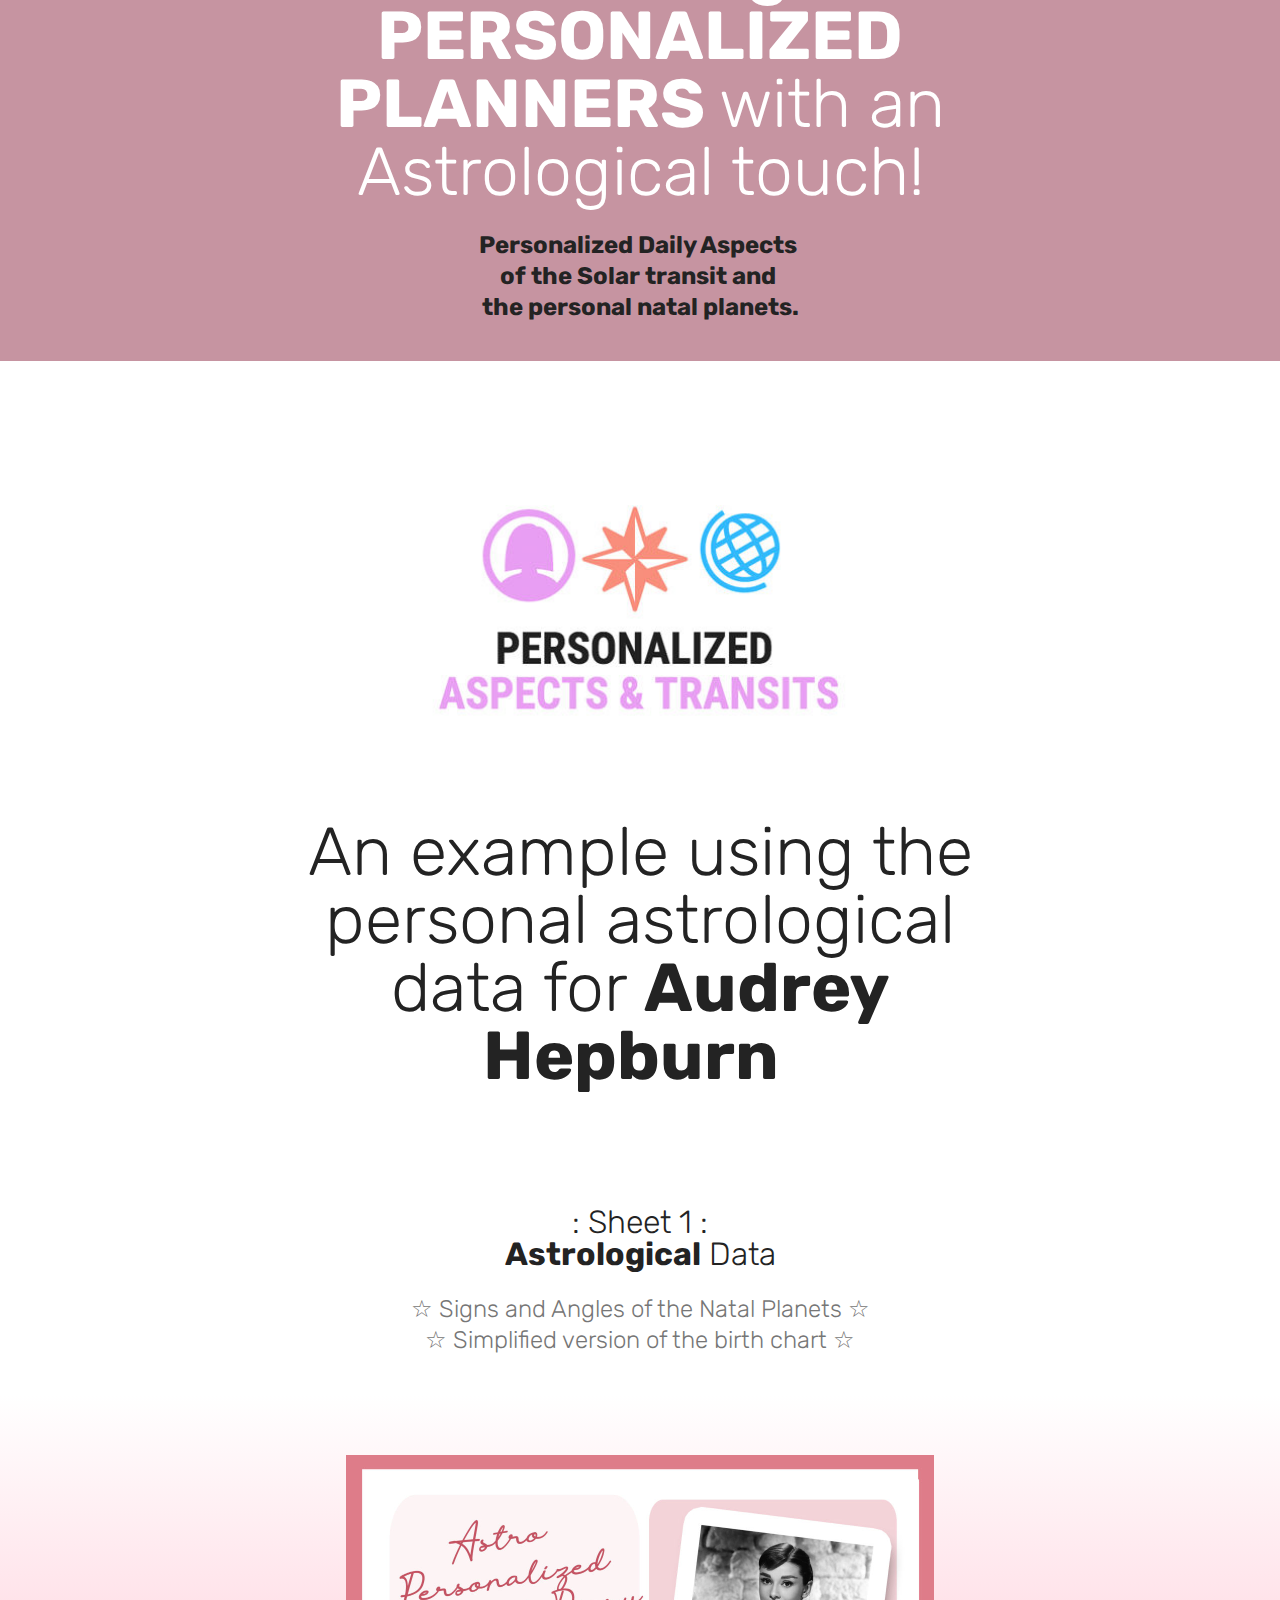
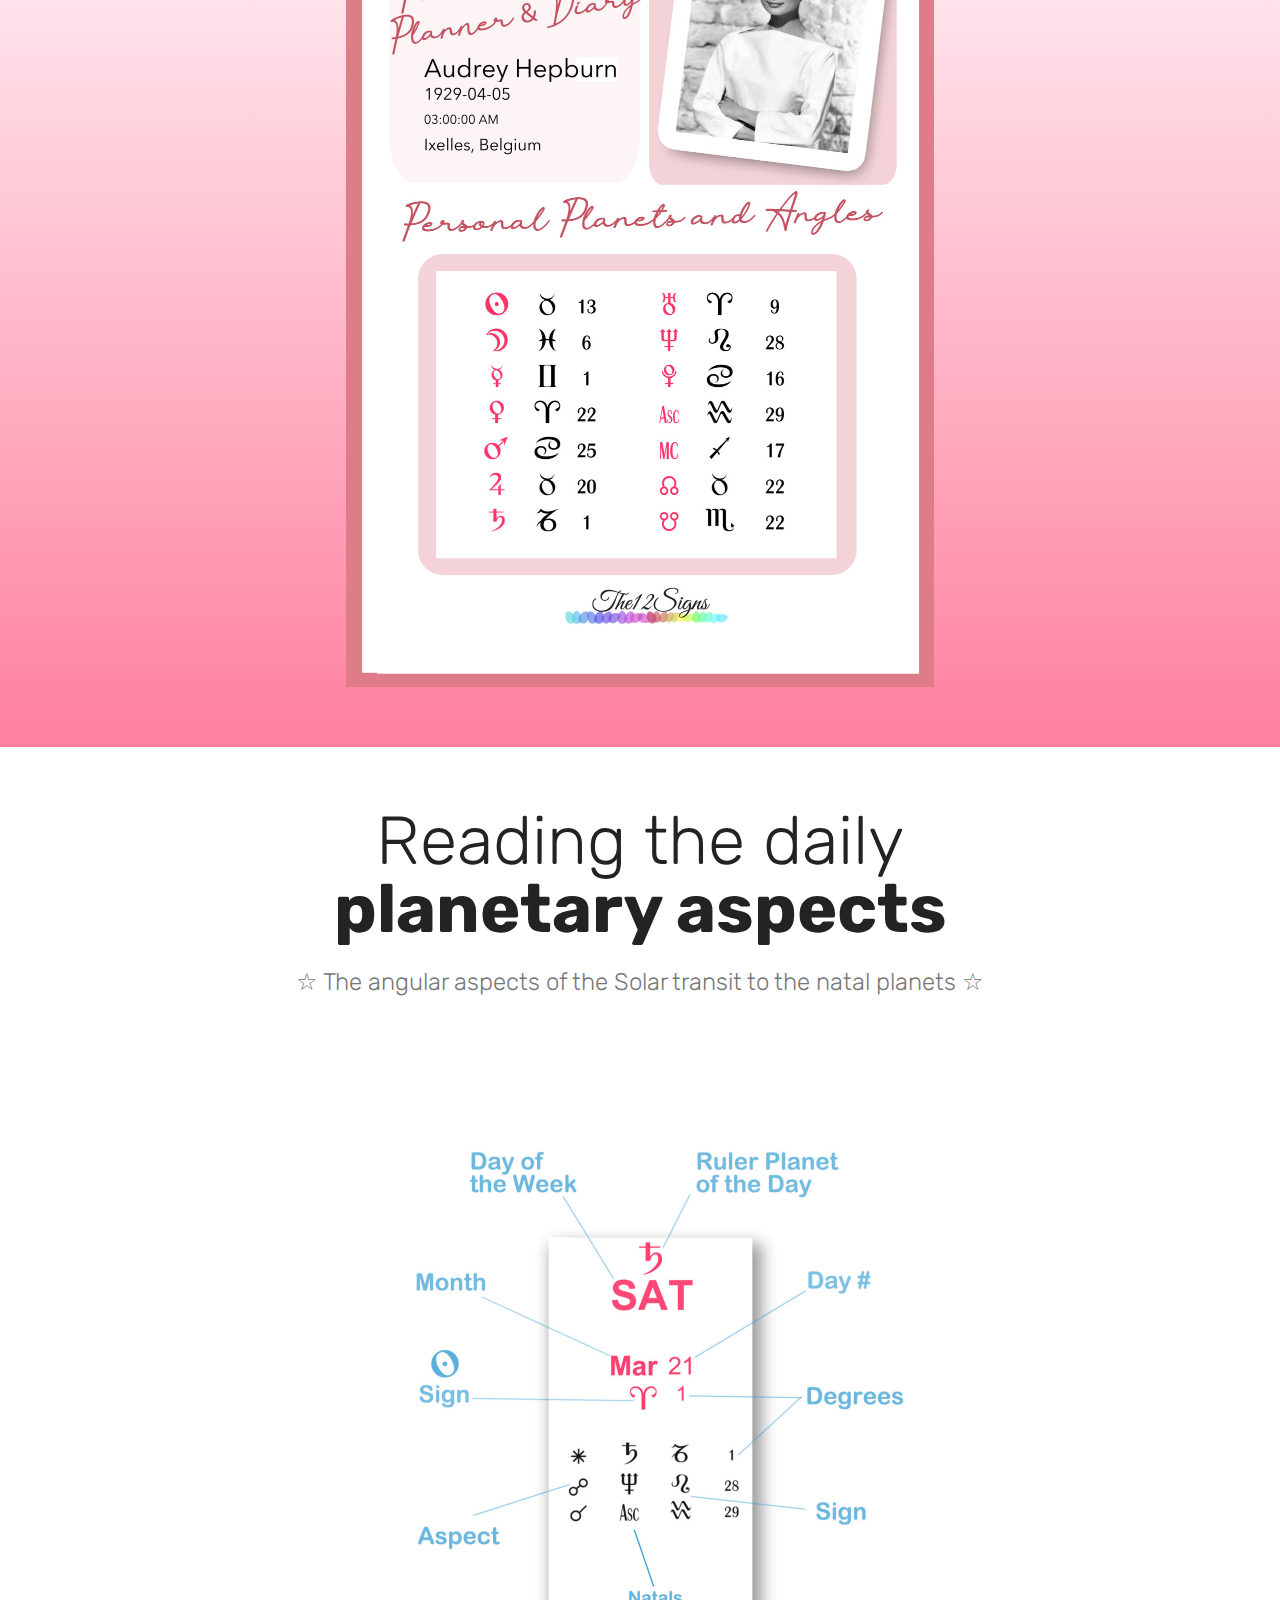
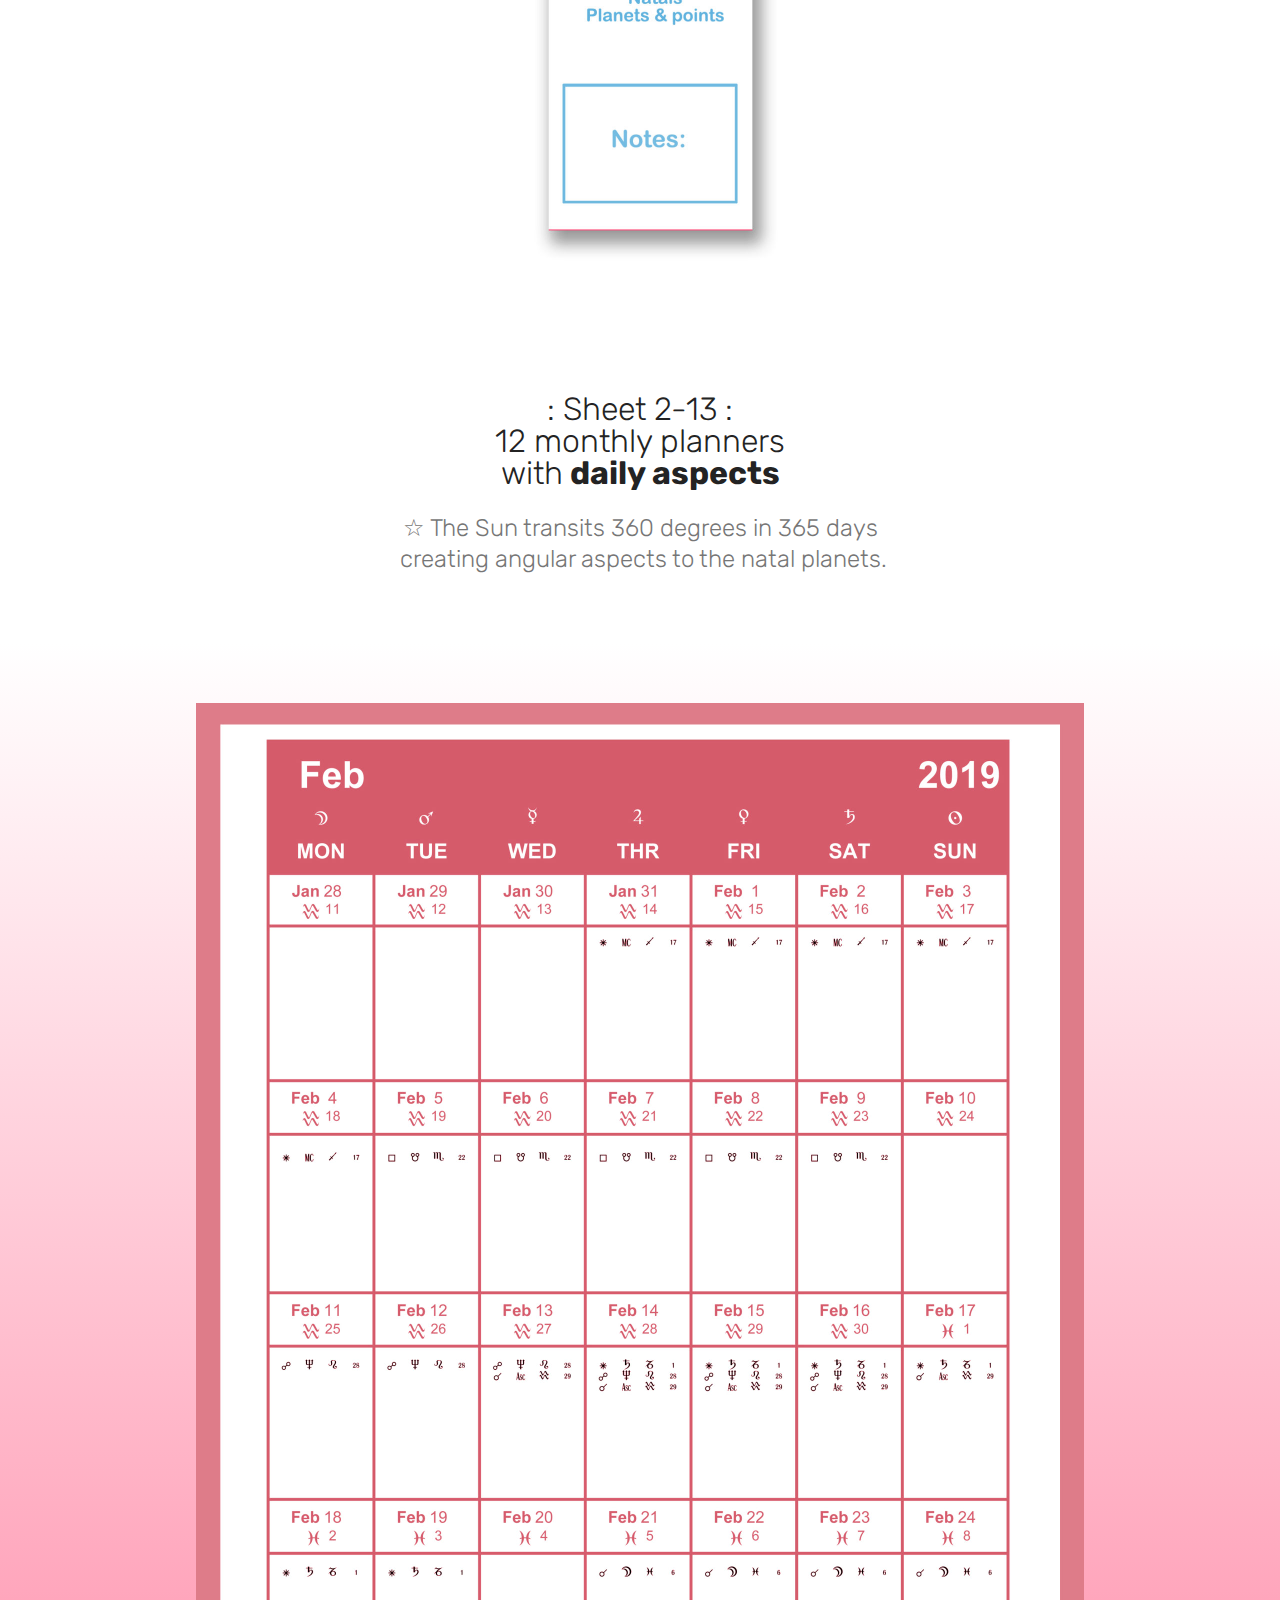
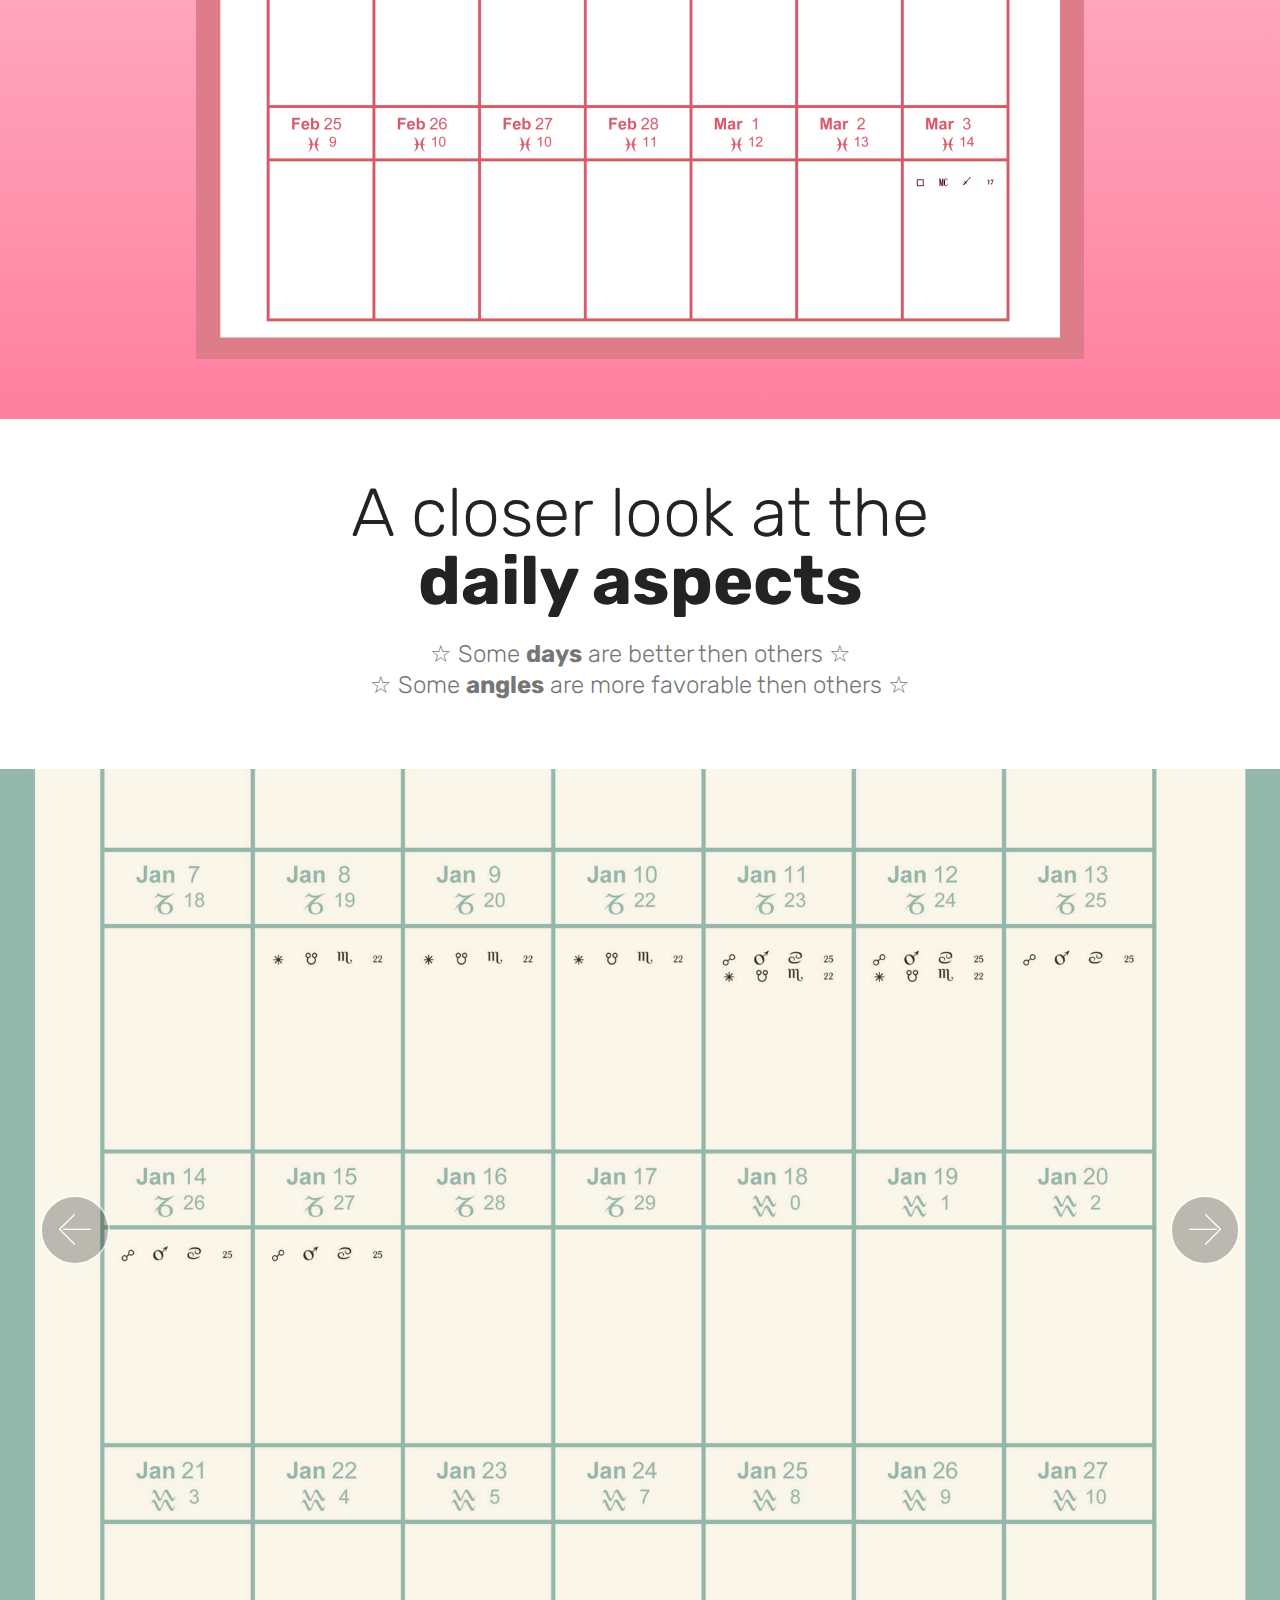
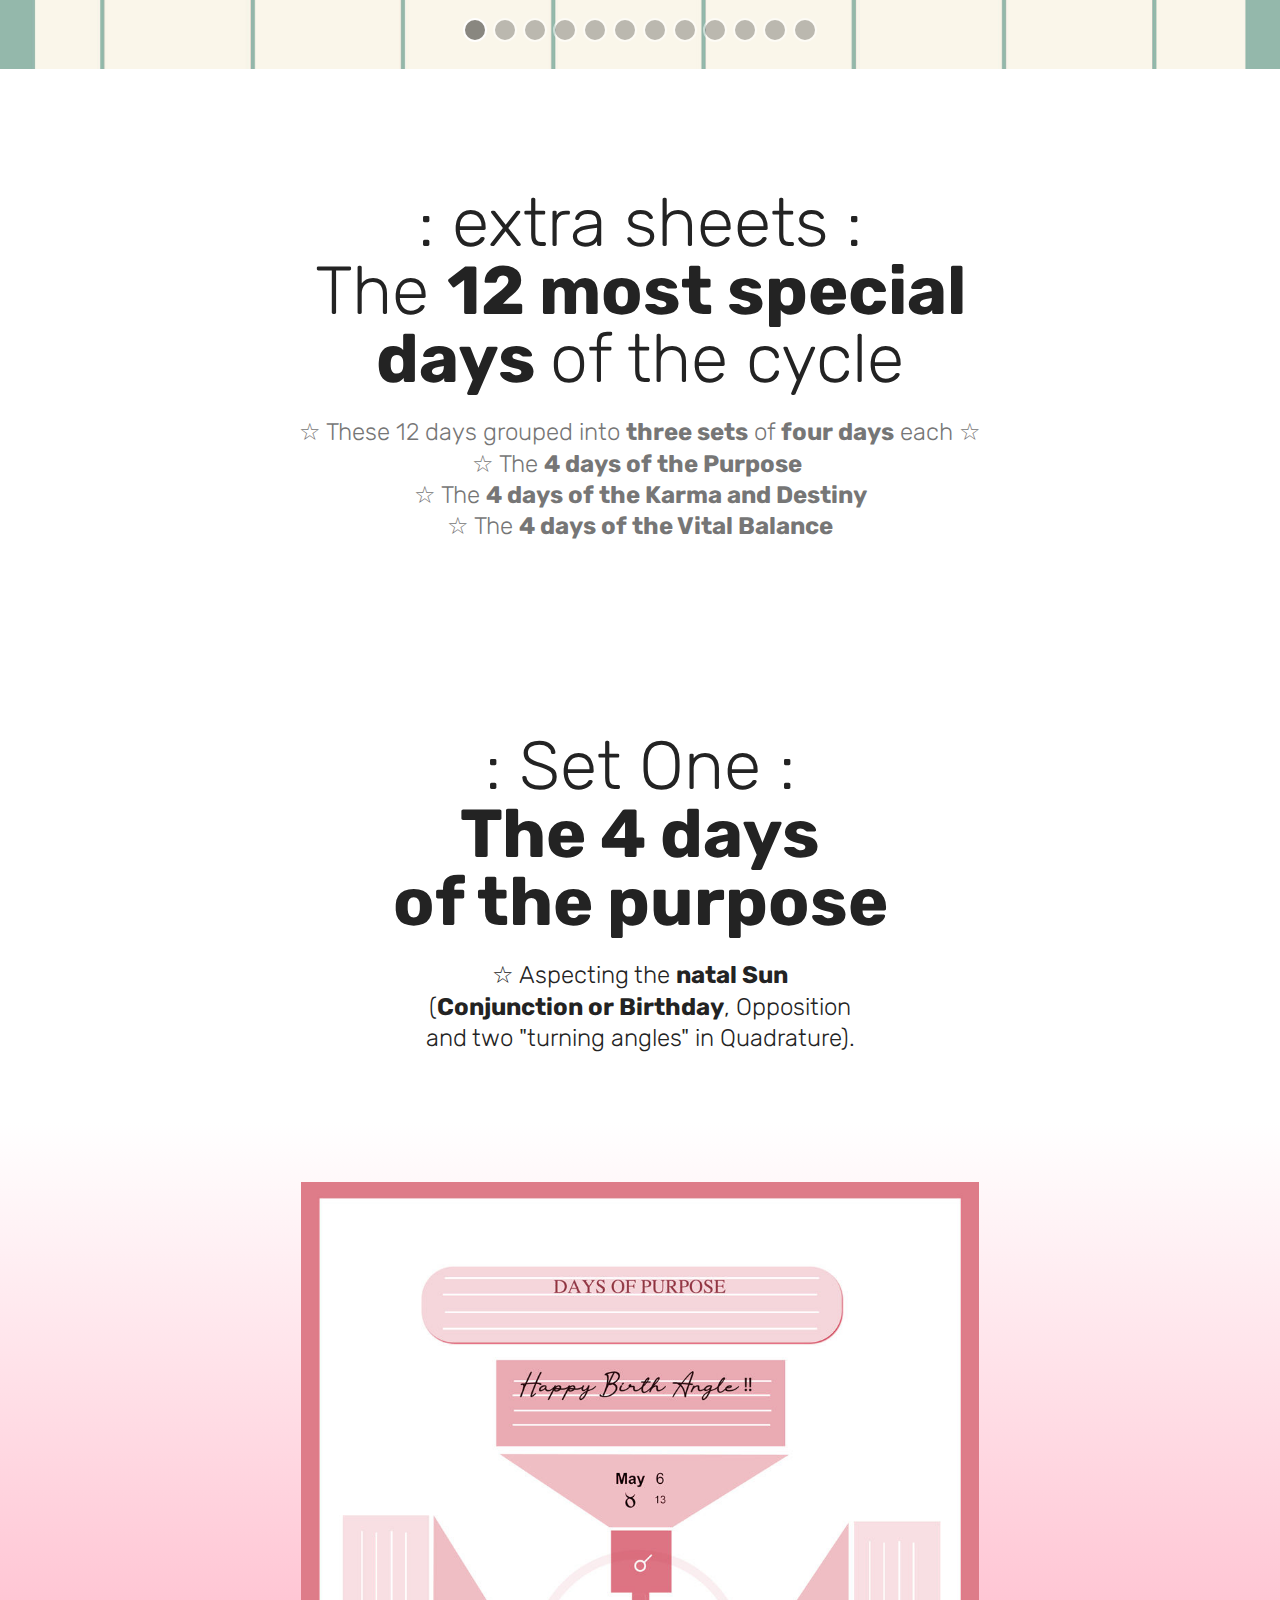
==== commit 425416a8: "create github pages" ====
--- a/index.html
+++ b/index.html
@@ -23,39 +23,19 @@
   
 </head>
 <body>
-  <section class="header1 cid-rsOf9tcWeZ" id="header16-6t">
-
-    
-
-    
-
-    <div class="container">
-        <div class="row justify-content-md-center">
-            <div class="col-md-10 align-center">
-                
-                <h3 class="mbr-section-subtitle mbr-light pb-3 mbr-fonts-style display-2">Cookies</h3>
-                <p class="mbr-text pb-3 mbr-fonts-style display-4">
-                    This website uses GOOGLE ANALYTICS cookies. <br>If&nbsp;you want to browse this website (or any) blocking all cookies&nbsp;<br>I recommend to&nbsp;<a href="https://brave.com/ezt263" target="_blank">Download and use the BRAVE browser</a>,</p>
-                
-            </div>
-        </div>
-    </div>
-
-</section>
-
-<section class="engine"><a href="https://mobirise.info/v">free html templates</a></section><section class="cid-rqqJMNJbcZ" id="image3-1y">
-
-    
-
-    <figure class="mbr-figure container">
-            <div class="image-block" style="width: 93%;">
+  <section class="cid-rqqJMNJbcZ" id="image3-1y">
+
+    
+
+    <figure class="mbr-figure container">
+            <div class="image-block" style="width: 100%;">
                 <img src="assets/images/the12signs-1000x250.jpg" width="1400" alt="Mobirise" title="">
                 
             </div>
     </figure>
 </section>
 
-<section class="cid-rsMJQPuWid" id="image3-5p">
+<section class="engine"><a href="https://mobirise.info/j">website templates</a></section><section class="cid-rsMJQPuWid" id="image3-5p">
 
     
 
@@ -67,113 +47,12 @@
     </figure>
 </section>
 
-<section class="features1 cid-rsO6ZROupT" id="features1-6q">
-    
-    
-
-    
-    <div class="container">
-        <div class="media-container-row">
-
-            <div class="card p-3 col-12 col-md-6 col-lg-3">
-                <div class="card-img pb-3">
-                    <a href="index.html#image3-24"><span class="mbr-iconfont mbri-sun2"></span></a>
-                </div>
-                <div class="card-box">
-                    <h4 class="card-title py-3 mbr-fonts-style display-5">Astro Calendars for everyone</h4>
-                    
-                </div>
-            </div>
-
-            <div class="card p-3 col-12 col-md-6 col-lg-3">
-                <div class="card-img pb-3">
-                    <span class="mbr-iconfont mbri-calendar"></span>
-                </div>
-                <div class="card-box">
-                    <h4 class="card-title py-3 mbr-fonts-style display-5">Astro Planners for everyone</h4>
-                    
-                </div>
-            </div>
-
-            <div class="card p-3 col-12 col-md-6 col-lg-3">
-                <div class="card-img pb-3">
-                    <span class="mbr-iconfont mbri-website-theme"></span>
-                </div>
-                <div class="card-box">
-                    <h4 class="card-title py-3 mbr-fonts-style display-5">Astro Personalized Planners</h4>
-                    
-                </div>
-            </div>
-
-            <div class="card p-3 col-12 col-md-6 col-lg-3">
-                <div class="card-img pb-3">
-                    <span class="mbr-iconfont mbri-features"></span>
-                </div>
-                <div class="card-box">
-                    <h4 class="card-title py-3 mbr-fonts-style display-5">About Me<div>&amp; the project</div></h4>
-                    
-                </div>
-            </div>
-
-        </div>
-
-    </div>
-
-</section>
-
-<section class="features1 cid-rsO9h967GK" id="features1-6r">
-    
-    
-
-    
-    <div class="container">
-        <div class="media-container-row">
-
-            <div class="card p-3 col-12 col-md-6 col-lg-4">
-                <div class="card-img pb-3">
-                    <a href="index.html#image3-24"><span class="mbr-iconfont mbri-magic-stick"></span></a>
-                </div>
-                <div class="card-box">
-                    <h4 class="card-title py-3 mbr-fonts-style display-5">Be an&nbsp;<div>Astro partisan!</div></h4>
-                    
-                </div>
-            </div>
-
-            <div class="card p-3 col-12 col-md-6 col-lg-4">
-                <div class="card-img pb-3">
-                    <span class="mbr-iconfont mbri-smile-face"></span>
-                </div>
-                <div class="card-box">
-                    <h4 class="card-title py-3 mbr-fonts-style display-5">Get your personal<br>Astro Planner!</h4>
-                    
-                </div>
-            </div>
-
-            <div class="card p-3 col-12 col-md-6 col-lg-4">
-                <div class="card-img pb-3">
-                    <span class="mbr-iconfont mbri-user2"></span>
-                </div>
-                <div class="card-box">
-                    <h4 class="card-title py-3 mbr-fonts-style display-5">
-                        Contact<br>with Me</h4>
-                    
-                </div>
-            </div>
-
-            
-
-        </div>
-
-    </div>
-
-</section>
-
 <section class="cid-rqqWorOoea" id="image3-23">
 
     
 
     <figure class="mbr-figure container">
-            <div class="image-block" style="width: 83%;">
+            <div class="image-block" style="width: 100%;">
                 <img src="assets/images/julietaapolonio2-1000x823.jpg" width="1400" alt="Mobirise" title="">
                 
             </div>
@@ -262,12 +141,12 @@
     </div>
 </section>
 
-<section class="mbr-gallery mbr-slider-carousel cid-rr1i6ZfYFR" id="gallery3-36">
+<section class="mbr-gallery mbr-slider-carousel cid-rsZEjZ0SxE" id="gallery3-7k">
 
     
 
     <div>
-        <div><!-- Filter --><!-- Gallery --><div class="mbr-gallery-row"><div class="mbr-gallery-layout-default"><div><div><div class="mbr-gallery-item mbr-gallery-item--p0" data-video-url="false" data-tags="Animated"><div href="#lb-gallery3-36" data-slide-to="0" data-toggle="modal"><img src="assets/images/jun2019-x2-1-2000x2828-800x1131.jpg" alt="" title=""><span class="icon-focus"></span></div></div><div class="mbr-gallery-item mbr-gallery-item--p0" data-video-url="false" data-tags="Animated"><div href="#lb-gallery3-36" data-slide-to="1" data-toggle="modal"><img src="assets/images/jun2019-x3-2000x2828-800x1131.jpg" alt="" title=""><span class="icon-focus"></span></div></div><div class="mbr-gallery-item mbr-gallery-item--p0" data-video-url="false" data-tags="Animated"><div href="#lb-gallery3-36" data-slide-to="2" data-toggle="modal"><img src="assets/images/jun2019-x4-2000x2828-800x1131.jpg" alt="" title=""><span class="icon-focus"></span></div></div><div class="mbr-gallery-item mbr-gallery-item--p0" data-video-url="false" data-tags="Animated"><div href="#lb-gallery3-36" data-slide-to="3" data-toggle="modal"><img src="assets/images/jun2019-x5-2000x2828-800x1131.jpg" alt="" title=""><span class="icon-focus"></span></div></div><div class="mbr-gallery-item mbr-gallery-item--p0" data-video-url="false" data-tags="Animated"><div href="#lb-gallery3-36" data-slide-to="4" data-toggle="modal"><img src="assets/images/jun2019-x6-2000x2828-800x1131.jpg" alt="" title=""><span class="icon-focus"></span></div></div><div class="mbr-gallery-item mbr-gallery-item--p0" data-video-url="false" data-tags="Animated"><div href="#lb-gallery3-36" data-slide-to="5" data-toggle="modal"><img src="assets/images/jun2019-x7-2000x2828-800x1131.jpg" alt="" title=""><span class="icon-focus"></span></div></div><div class="mbr-gallery-item mbr-gallery-item--p0" data-video-url="false" data-tags="Animated"><div href="#lb-gallery3-36" data-slide-to="6" data-toggle="modal"><img src="assets/images/jun2019-x8-2000x2828-800x1131.jpg" alt="" title=""><span class="icon-focus"></span></div></div><div class="mbr-gallery-item mbr-gallery-item--p0" data-video-url="false" data-tags="Animated"><div href="#lb-gallery3-36" data-slide-to="7" data-toggle="modal"><img src="assets/images/jun2019-x9-2000x2828-800x1131.jpg" alt="" title=""><span class="icon-focus"></span></div></div></div></div><div class="clearfix"></div></div></div><!-- Lightbox --><div data-app-prevent-settings="" class="mbr-slider modal fade carousel slide" tabindex="-1" data-keyboard="true" data-interval="false" id="lb-gallery3-36"><div class="modal-dialog"><div class="modal-content"><div class="modal-body"><ol class="carousel-indicators"><li data-app-prevent-settings="" data-target="#lb-gallery3-36" class=" active" data-slide-to="0"></li><li data-app-prevent-settings="" data-target="#lb-gallery3-36" data-slide-to="1"></li><li data-app-prevent-settings="" data-target="#lb-gallery3-36" data-slide-to="2"></li><li data-app-prevent-settings="" data-target="#lb-gallery3-36" data-slide-to="3"></li><li data-app-prevent-settings="" data-target="#lb-gallery3-36" data-slide-to="4"></li><li data-app-prevent-settings="" data-target="#lb-gallery3-36" data-slide-to="5"></li><li data-app-prevent-settings="" data-target="#lb-gallery3-36" data-slide-to="6"></li><li data-app-prevent-settings="" data-target="#lb-gallery3-36" data-slide-to="7"></li></ol><div class="carousel-inner"><div class="carousel-item active"><img src="assets/images/jun2019-x2-1-2000x2828.jpg" alt="" title=""></div><div class="carousel-item"><img src="assets/images/jun2019-x3-2000x2828.jpg" alt="" title=""></div><div class="carousel-item"><img src="assets/images/jun2019-x4-2000x2828.jpg" alt="" title=""></div><div class="carousel-item"><img src="assets/images/jun2019-x5-2000x2828.jpg" alt="" title=""></div><div class="carousel-item"><img src="assets/images/jun2019-x6-2000x2828.jpg" alt="" title=""></div><div class="carousel-item"><img src="assets/images/jun2019-x7-2000x2828.jpg" alt="" title=""></div><div class="carousel-item"><img src="assets/images/jun2019-x8-2000x2828.jpg" alt="" title=""></div><div class="carousel-item"><img src="assets/images/jun2019-x9-2000x2828.jpg" alt="" title=""></div></div><a class="carousel-control carousel-control-prev" role="button" data-slide="prev" href="#lb-gallery3-36"><span class="mbri-left mbr-iconfont" aria-hidden="true"></span><span class="sr-only">Previous</span></a><a class="carousel-control carousel-control-next" role="button" data-slide="next" href="#lb-gallery3-36"><span class="mbri-right mbr-iconfont" aria-hidden="true"></span><span class="sr-only">Next</span></a><a class="close" href="#" role="button" data-dismiss="modal"><span class="sr-only">Close</span></a></div></div></div></div></div>
+        <div><!-- Filter --><!-- Gallery --><div class="mbr-gallery-row"><div class="mbr-gallery-layout-default"><div><div><div class="mbr-gallery-item mbr-gallery-item--p0" data-video-url="false" data-tags="Animada"><div href="#lb-gallery3-7k" data-slide-to="0" data-toggle="modal"><img src="assets/images/jun2019-x3-1754x2481-800x1132.jpg" alt="" title=""><span class="icon-focus"></span></div></div><div class="mbr-gallery-item mbr-gallery-item--p0" data-video-url="false" data-tags="Animada"><div href="#lb-gallery3-7k" data-slide-to="1" data-toggle="modal"><img src="assets/images/jun2019-x4-1754x2481-800x1132.jpg" alt="" title=""><span class="icon-focus"></span></div></div><div class="mbr-gallery-item mbr-gallery-item--p0" data-video-url="false" data-tags="Animada"><div href="#lb-gallery3-7k" data-slide-to="2" data-toggle="modal"><img src="assets/images/jun2019-x5-1754x2481-800x1132.jpg" alt="" title=""><span class="icon-focus"></span></div></div><div class="mbr-gallery-item mbr-gallery-item--p0" data-video-url="false" data-tags="Animada"><div href="#lb-gallery3-7k" data-slide-to="3" data-toggle="modal"><img src="assets/images/jun2019-x6-1754x2481-800x1132.jpg" alt="" title=""><span class="icon-focus"></span></div></div><div class="mbr-gallery-item mbr-gallery-item--p0" data-video-url="false" data-tags="Animada"><div href="#lb-gallery3-7k" data-slide-to="4" data-toggle="modal"><img src="assets/images/jun2019-x7-1754x2481-800x1132.jpg" alt="" title=""><span class="icon-focus"></span></div></div><div class="mbr-gallery-item mbr-gallery-item--p0" data-video-url="false" data-tags="Animada"><div href="#lb-gallery3-7k" data-slide-to="5" data-toggle="modal"><img src="assets/images/jun2019-x2-1754x2481-800x1132.jpg" alt="" title=""><span class="icon-focus"></span></div></div><div class="mbr-gallery-item mbr-gallery-item--p0" data-video-url="false" data-tags="Animada"><div href="#lb-gallery3-7k" data-slide-to="6" data-toggle="modal"><img src="assets/images/jun2019-x8-1754x2481-800x1132.jpg" alt="" title=""><span class="icon-focus"></span></div></div><div class="mbr-gallery-item mbr-gallery-item--p0" data-video-url="false" data-tags="Animada"><div href="#lb-gallery3-7k" data-slide-to="7" data-toggle="modal"><img src="assets/images/jun2019-x9-1754x2481-800x1132.jpg" alt="" title=""><span class="icon-focus"></span></div></div></div></div><div class="clearfix"></div></div></div><!-- Lightbox --><div data-app-prevent-settings="" class="mbr-slider modal fade carousel slide" tabindex="-1" data-keyboard="true" data-interval="false" id="lb-gallery3-7k"><div class="modal-dialog"><div class="modal-content"><div class="modal-body"><ol class="carousel-indicators"><li data-app-prevent-settings="" data-target="#lb-gallery3-7k" data-slide-to="0"></li><li data-app-prevent-settings="" data-target="#lb-gallery3-7k" data-slide-to="1"></li><li data-app-prevent-settings="" data-target="#lb-gallery3-7k" data-slide-to="2"></li><li data-app-prevent-settings="" data-target="#lb-gallery3-7k" data-slide-to="3"></li><li data-app-prevent-settings="" data-target="#lb-gallery3-7k" data-slide-to="4"></li><li data-app-prevent-settings="" data-target="#lb-gallery3-7k" class=" active" data-slide-to="5"></li><li data-app-prevent-settings="" data-target="#lb-gallery3-7k" data-slide-to="6"></li><li data-app-prevent-settings="" data-target="#lb-gallery3-7k" data-slide-to="7"></li></ol><div class="carousel-inner"><div class="carousel-item"><img src="assets/images/jun2019-x3-1754x2481.jpg" alt="" title=""></div><div class="carousel-item"><img src="assets/images/jun2019-x4-1754x2481.jpg" alt="" title=""></div><div class="carousel-item"><img src="assets/images/jun2019-x5-1754x2481.jpg" alt="" title=""></div><div class="carousel-item"><img src="assets/images/jun2019-x6-1754x2481.jpg" alt="" title=""></div><div class="carousel-item"><img src="assets/images/jun2019-x7-1754x2481.jpg" alt="" title=""></div><div class="carousel-item active"><img src="assets/images/jun2019-x2-1754x2481.jpg" alt="" title=""></div><div class="carousel-item"><img src="assets/images/jun2019-x8-1754x2481.jpg" alt="" title=""></div><div class="carousel-item"><img src="assets/images/jun2019-x9-1754x2481.jpg" alt="" title=""></div></div><a class="carousel-control carousel-control-prev" role="button" data-slide="prev" href="#lb-gallery3-7k"><span class="mbri-left mbr-iconfont" aria-hidden="true"></span><span class="sr-only">Previous</span></a><a class="carousel-control carousel-control-next" role="button" data-slide="next" href="#lb-gallery3-7k"><span class="mbri-right mbr-iconfont" aria-hidden="true"></span><span class="sr-only">Next</span></a><a class="close" href="#" role="button" data-dismiss="modal"><span class="sr-only">Close</span></a></div></div></div></div></div>
     </div>
 
 </section>
@@ -281,10 +160,10 @@
         <div class="row justify-content-center content-row">
             <div class="media-container-column title col-12 col-lg-7 col-md-6">
                 
-                <h2 class="align-left mbr-bold mbr-fonts-style display-2">PREVIOUS MONTHS</h2>
+                <h2 class="align-left mbr-bold mbr-fonts-style display-2"><a href="https://drive.google.com/drive/folders/1P30A4P94WL4SVEEvyOVfw6euwj59Tsz4?usp=sharing" target="_blank">Download any of this June</a>&nbsp;Calendars</h2>
             </div>
             <div class="media-container-column col-12 col-lg-3 col-md-4">
-                <div class="mbr-section-btn align-right py-4"><a class="btn btn-primary display-4" href="page7.html">DOWNLOAD AREA</a></div>
+                <div class="mbr-section-btn align-right py-4"><a class="btn btn-primary display-4" href="https://drive.google.com/drive/folders/1fPSseaZoOwmxZXDmQM56Ly-Rgw0jb1KQ?usp=sharing" target="_blank">DOWNLOAD AREA</a></div>
             </div>
         </div>
     </div>
@@ -305,12 +184,12 @@
     </div>
 </section>
 
-<section class="mbr-gallery mbr-slider-carousel cid-rrdsOG1UJ5" id="gallery3-39">
+<section class="mbr-gallery mbr-slider-carousel cid-rsZERvbnyf" id="gallery3-7l">
 
     
 
     <div>
-        <div><!-- Filter --><!-- Gallery --><div class="mbr-gallery-row"><div class="mbr-gallery-layout-default"><div><div><div class="mbr-gallery-item mbr-gallery-item--p0" data-video-url="false" data-tags="Increíble"><div href="#lb-gallery3-39" data-slide-to="0" data-toggle="modal"><img src="assets/images/jjune-2019-planner-a3-hrzntal-2000x1414-800x566.jpg" alt="" title=""><span class="icon-focus"></span></div></div><div class="mbr-gallery-item mbr-gallery-item--p0" data-video-url="false" data-tags="Increíble"><div href="#lb-gallery3-39" data-slide-to="1" data-toggle="modal"><img src="assets/images/planner-jun-2019x1-2000x1414-800x566.jpg" alt="" title=""><span class="icon-focus"></span></div></div><div class="mbr-gallery-item mbr-gallery-item--p0" data-video-url="false" data-tags="Increíble"><div href="#lb-gallery3-39" data-slide-to="2" data-toggle="modal"><img src="assets/images/planner-jun-2019x2-2000x1414-800x566.jpg" alt="" title=""><span class="icon-focus"></span></div></div></div></div><div class="clearfix"></div></div></div><!-- Lightbox --><div data-app-prevent-settings="" class="mbr-slider modal fade carousel slide" tabindex="-1" data-keyboard="true" data-interval="false" id="lb-gallery3-39"><div class="modal-dialog"><div class="modal-content"><div class="modal-body"><ol class="carousel-indicators"><li data-app-prevent-settings="" data-target="#lb-gallery3-39" class=" active" data-slide-to="0"></li><li data-app-prevent-settings="" data-target="#lb-gallery3-39" data-slide-to="1"></li><li data-app-prevent-settings="" data-target="#lb-gallery3-39" data-slide-to="2"></li></ol><div class="carousel-inner"><div class="carousel-item active"><img src="assets/images/jjune-2019-planner-a3-hrzntal-2000x1414.jpg" alt="" title=""></div><div class="carousel-item"><img src="assets/images/planner-jun-2019x1-2000x1414.jpg" alt="" title=""></div><div class="carousel-item"><img src="assets/images/planner-jun-2019x2-2000x1414.jpg" alt="" title=""></div></div><a class="carousel-control carousel-control-prev" role="button" data-slide="prev" href="#lb-gallery3-39"><span class="mbri-left mbr-iconfont" aria-hidden="true"></span><span class="sr-only">Previous</span></a><a class="carousel-control carousel-control-next" role="button" data-slide="next" href="#lb-gallery3-39"><span class="mbri-right mbr-iconfont" aria-hidden="true"></span><span class="sr-only">Next</span></a><a class="close" href="#" role="button" data-dismiss="modal"><span class="sr-only">Close</span></a></div></div></div></div></div>
+        <div><!-- Filter --><!-- Gallery --><div class="mbr-gallery-row"><div class="mbr-gallery-layout-default"><div><div><div class="mbr-gallery-item mbr-gallery-item--p0" data-video-url="false" data-tags="Animada"><div href="#lb-gallery3-7l" data-slide-to="0" data-toggle="modal"><img src="assets/images/planner-jun-2019-x6-2000x1414-800x566.jpg" alt="" title=""><span class="icon-focus"></span></div></div><div class="mbr-gallery-item mbr-gallery-item--p0" data-video-url="false" data-tags="Animada"><div href="#lb-gallery3-7l" data-slide-to="1" data-toggle="modal"><img src="assets/images/planner-jun-2019x3-2000x1414-800x566.jpg" alt="" title=""><span class="icon-focus"></span></div></div><div class="mbr-gallery-item mbr-gallery-item--p0" data-video-url="false" data-tags="Animada"><div href="#lb-gallery3-7l" data-slide-to="2" data-toggle="modal"><img src="assets/images/planner-jun-2019x4-2000x1414-800x566.jpg" alt="" title=""><span class="icon-focus"></span></div></div><div class="mbr-gallery-item mbr-gallery-item--p0" data-video-url="false" data-tags="Animada"><div href="#lb-gallery3-7l" data-slide-to="3" data-toggle="modal"><img src="assets/images/planner-jun-2019x5-2000x1414-800x566.jpg" alt="" title=""><span class="icon-focus"></span></div></div><div class="mbr-gallery-item mbr-gallery-item--p0" data-video-url="false" data-tags="Animada"><div href="#lb-gallery3-7l" data-slide-to="4" data-toggle="modal"><img src="assets/images/planner-jun-2019x1-2000x1414-800x566.jpg" alt="" title=""><span class="icon-focus"></span></div></div><div class="mbr-gallery-item mbr-gallery-item--p0" data-video-url="false" data-tags="Animada"><div href="#lb-gallery3-7l" data-slide-to="5" data-toggle="modal"><img src="assets/images/planner-jun-2019x2-2000x1414-800x566.jpg" alt="" title=""><span class="icon-focus"></span></div></div></div></div><div class="clearfix"></div></div></div><!-- Lightbox --><div data-app-prevent-settings="" class="mbr-slider modal fade carousel slide" tabindex="-1" data-keyboard="true" data-interval="false" id="lb-gallery3-7l"><div class="modal-dialog"><div class="modal-content"><div class="modal-body"><ol class="carousel-indicators"><li data-app-prevent-settings="" data-target="#lb-gallery3-7l" class=" active" data-slide-to="0"></li><li data-app-prevent-settings="" data-target="#lb-gallery3-7l" data-slide-to="1"></li><li data-app-prevent-settings="" data-target="#lb-gallery3-7l" data-slide-to="2"></li><li data-app-prevent-settings="" data-target="#lb-gallery3-7l" data-slide-to="3"></li><li data-app-prevent-settings="" data-target="#lb-gallery3-7l" data-slide-to="4"></li><li data-app-prevent-settings="" data-target="#lb-gallery3-7l" data-slide-to="5"></li></ol><div class="carousel-inner"><div class="carousel-item active"><img src="assets/images/planner-jun-2019-x6-2000x1414.jpg" alt="" title=""></div><div class="carousel-item"><img src="assets/images/planner-jun-2019x3-2000x1414.jpg" alt="" title=""></div><div class="carousel-item"><img src="assets/images/planner-jun-2019x4-2000x1414.jpg" alt="" title=""></div><div class="carousel-item"><img src="assets/images/planner-jun-2019x5-2000x1414.jpg" alt="" title=""></div><div class="carousel-item"><img src="assets/images/planner-jun-2019x1-2000x1414.jpg" alt="" title=""></div><div class="carousel-item"><img src="assets/images/planner-jun-2019x2-2000x1414.jpg" alt="" title=""></div></div><a class="carousel-control carousel-control-prev" role="button" data-slide="prev" href="#lb-gallery3-7l"><span class="mbri-left mbr-iconfont" aria-hidden="true"></span><span class="sr-only">Previous</span></a><a class="carousel-control carousel-control-next" role="button" data-slide="next" href="#lb-gallery3-7l"><span class="mbri-right mbr-iconfont" aria-hidden="true"></span><span class="sr-only">Next</span></a><a class="close" href="#" role="button" data-dismiss="modal"><span class="sr-only">Close</span></a></div></div></div></div></div>
     </div>
 
 </section>
@@ -324,11 +203,10 @@
         <div class="row justify-content-center content-row">
             <div class="media-container-column title col-12 col-lg-7 col-md-6">
                 
-                <h2 class="align-left mbr-bold mbr-fonts-style display-2">
-                    PREVIOUS MONTHS</h2>
+                <h2 class="align-left mbr-bold mbr-fonts-style display-2"><a href="https://drive.google.com/drive/folders/17sLmhsITGNrEiIk0UJedWCrEnlfdIYfo?usp=sharing" target="_blank">Download any of June Planners</a></h2>
             </div>
             <div class="media-container-column col-12 col-lg-3 col-md-4">
-                <div class="mbr-section-btn align-right py-4"><a class="btn btn-primary display-4" href="page8.html">DOWNLOAD AREA</a></div>
+                <div class="mbr-section-btn align-right py-4"><a class="btn btn-primary display-4" href="https://drive.google.com/drive/folders/1rneYJEgqkKP4VgOBiI7Pp2hX8NwZ5w0Z?usp=sharing" target="_blank">DOWNLOAD AREA</a></div>
             </div>
         </div>
     </div>
@@ -476,7 +354,7 @@
 
     
 
-    <div class="full-screen"><div class="mbr-slider slide carousel" data-pause="true" data-keyboard="false" data-ride="false" data-interval="false"><ol class="carousel-indicators"><li data-app-prevent-settings="" data-target="#slider1-33" class=" active" data-slide-to="0"></li></ol><div class="carousel-inner" role="listbox"><div class="carousel-item slider-fullscreen-image active" data-bg-video-slide="false" style="background-image: url(assets/images/month1-2000x2829.jpg);"><div class="container container-slide"><div class="image_wrapper"><div class="mbr-overlay" style="opacity: 0.2; background-color: rgb(228, 210, 149);"></div><img src="assets/images/month1-2000x2829.jpg"><div class="carousel-caption justify-content-center"><div class="col-10 align-left"></div></div></div></div></div></div><a data-app-prevent-settings="" class="carousel-control carousel-control-prev" role="button" data-slide="prev" href="#slider1-33"><span aria-hidden="true" class="mbri-left mbr-iconfont"></span><span class="sr-only">Previous</span></a><a data-app-prevent-settings="" class="carousel-control carousel-control-next" role="button" data-slide="next" href="#slider1-33"><span aria-hidden="true" class="mbri-right mbr-iconfont"></span><span class="sr-only">Next</span></a></div></div>
+    <div class="full-screen"><div class="mbr-slider slide carousel" data-pause="true" data-keyboard="false" data-ride="false" data-interval="false"><ol class="carousel-indicators"><li data-app-prevent-settings="" data-target="#slider1-33" class=" active" data-slide-to="0"></li><li data-app-prevent-settings="" data-target="#slider1-33" data-slide-to="1"></li><li data-app-prevent-settings="" data-target="#slider1-33" data-slide-to="2"></li><li data-app-prevent-settings="" data-target="#slider1-33" data-slide-to="3"></li><li data-app-prevent-settings="" data-target="#slider1-33" data-slide-to="4"></li><li data-app-prevent-settings="" data-target="#slider1-33" data-slide-to="5"></li><li data-app-prevent-settings="" data-target="#slider1-33" data-slide-to="6"></li><li data-app-prevent-settings="" data-target="#slider1-33" data-slide-to="7"></li><li data-app-prevent-settings="" data-target="#slider1-33" data-slide-to="8"></li><li data-app-prevent-settings="" data-target="#slider1-33" data-slide-to="9"></li><li data-app-prevent-settings="" data-target="#slider1-33" data-slide-to="10"></li><li data-app-prevent-settings="" data-target="#slider1-33" data-slide-to="11"></li></ol><div class="carousel-inner" role="listbox"><div class="carousel-item slider-fullscreen-image active" data-bg-video-slide="false" style="background-image: url(assets/images/8-jan-2019-2000x2829.jpg);"><div class="container container-slide"><div class="image_wrapper"><div class="mbr-overlay" style="opacity: 0.2; background-color: rgb(228, 210, 149);"></div><img src="assets/images/8-jan-2019-2000x2829.jpg"><div class="carousel-caption justify-content-center"><div class="col-10 align-left"></div></div></div></div></div><div class="carousel-item slider-fullscreen-image" data-bg-video-slide="false" style="background-image: url(assets/images/9-feb2019-2000x2829.jpg);"><div class="container container-slide"><div class="image_wrapper"><div class="mbr-overlay" style="opacity: 0.2; background-color: rgb(228, 210, 149);"></div><img src="assets/images/9-feb2019-2000x2829.jpg"><div class="carousel-caption justify-content-center"><div class="col-10 align-left"></div></div></div></div></div><div class="carousel-item slider-fullscreen-image" data-bg-video-slide="false" style="background-image: url(assets/images/10-mar2019-2000x2829.jpg);"><div class="container container-slide"><div class="image_wrapper"><div class="mbr-overlay" style="opacity: 0.2; background-color: rgb(228, 210, 149);"></div><img src="assets/images/10-mar2019-2000x2829.jpg"><div class="carousel-caption justify-content-center"><div class="col-10 align-left"></div></div></div></div></div><div class="carousel-item slider-fullscreen-image" data-bg-video-slide="false" style="background-image: url(assets/images/11-apr2019-2000x2829.jpg);"><div class="container container-slide"><div class="image_wrapper"><div class="mbr-overlay" style="opacity: 0.2; background-color: rgb(228, 210, 149);"></div><img src="assets/images/11-apr2019-2000x2829.jpg"><div class="carousel-caption justify-content-center"><div class="col-10 align-left"></div></div></div></div></div><div class="carousel-item slider-fullscreen-image" data-bg-video-slide="false" style="background-image: url(assets/images/12-may2019-2000x2829.jpg);"><div class="container container-slide"><div class="image_wrapper"><div class="mbr-overlay" style="opacity: 0.2; background-color: rgb(228, 210, 149);"></div><img src="assets/images/12-may2019-2000x2829.jpg"><div class="carousel-caption justify-content-center"><div class="col-10 align-left"></div></div></div></div></div><div class="carousel-item slider-fullscreen-image" data-bg-video-slide="false" style="background-image: url(assets/images/13-jun2019-2000x2829.jpg);"><div class="container container-slide"><div class="image_wrapper"><div class="mbr-overlay" style="opacity: 0.2; background-color: rgb(228, 210, 149);"></div><img src="assets/images/13-jun2019-2000x2829.jpg"><div class="carousel-caption justify-content-center"><div class="col-10 align-left"></div></div></div></div></div><div class="carousel-item slider-fullscreen-image" data-bg-video-slide="false" style="background-image: url(assets/images/14-jul2019-2000x2829.jpg);"><div class="container container-slide"><div class="image_wrapper"><div class="mbr-overlay" style="opacity: 0.2; background-color: rgb(228, 210, 149);"></div><img src="assets/images/14-jul2019-2000x2829.jpg"><div class="carousel-caption justify-content-center"><div class="col-10 align-left"></div></div></div></div></div><div class="carousel-item slider-fullscreen-image" data-bg-video-slide="false" style="background-image: url(assets/images/15-aug2019-2000x2829.jpg);"><div class="container container-slide"><div class="image_wrapper"><div class="mbr-overlay" style="opacity: 0.2; background-color: rgb(228, 210, 149);"></div><img src="assets/images/15-aug2019-2000x2829.jpg"><div class="carousel-caption justify-content-center"><div class="col-10 align-left"></div></div></div></div></div><div class="carousel-item slider-fullscreen-image" data-bg-video-slide="false" style="background-image: url(assets/images/16-sep2019-2000x2829.jpg);"><div class="container container-slide"><div class="image_wrapper"><div class="mbr-overlay" style="opacity: 0.2; background-color: rgb(228, 210, 149);"></div><img src="assets/images/16-sep2019-2000x2829.jpg"><div class="carousel-caption justify-content-center"><div class="col-10 align-left"></div></div></div></div></div><div class="carousel-item slider-fullscreen-image" data-bg-video-slide="false" style="background-image: url(assets/images/17-oct2019-2000x2829.jpg);"><div class="container container-slide"><div class="image_wrapper"><div class="mbr-overlay" style="opacity: 0.2; background-color: rgb(228, 210, 149);"></div><img src="assets/images/17-oct2019-2000x2829.jpg"><div class="carousel-caption justify-content-center"><div class="col-10 align-left"></div></div></div></div></div><div class="carousel-item slider-fullscreen-image" data-bg-video-slide="false" style="background-image: url(assets/images/18-nov2019-2000x2829.jpg);"><div class="container container-slide"><div class="image_wrapper"><div class="mbr-overlay" style="opacity: 0.2; background-color: rgb(228, 210, 149);"></div><img src="assets/images/18-nov2019-2000x2829.jpg"><div class="carousel-caption justify-content-center"><div class="col-10 align-left"></div></div></div></div></div><div class="carousel-item slider-fullscreen-image" data-bg-video-slide="false" style="background-image: url(assets/images/19-dec2019-2000x2829.jpg);"><div class="container container-slide"><div class="image_wrapper"><div class="mbr-overlay" style="opacity: 0.2; background-color: rgb(228, 210, 149);"></div><img src="assets/images/19-dec2019-2000x2829.jpg"><div class="carousel-caption justify-content-center"><div class="col-10 align-left"></div></div></div></div></div></div><a data-app-prevent-settings="" class="carousel-control carousel-control-prev" role="button" data-slide="prev" href="#slider1-33"><span aria-hidden="true" class="mbri-left mbr-iconfont"></span><span class="sr-only">Previous</span></a><a data-app-prevent-settings="" class="carousel-control carousel-control-next" role="button" data-slide="next" href="#slider1-33"><span aria-hidden="true" class="mbri-right mbr-iconfont"></span><span class="sr-only">Next</span></a></div></div>
 
 </section>
 
@@ -510,13 +388,13 @@
     </div>
 </section>
 
-<section class="cid-rsMYoiyFgw" id="image3-62">
+<section class="cid-rsZIbUwSgH" id="image3-7m">
 
     
 
     <figure class="mbr-figure container">
             <div class="image-block" style="width: 61%;">
-                <img src="assets/images/4days-purpose-1354x1915.jpg" width="1400" alt="Mobirise" title="">
+                <img src="assets/images/5-days-of-purpose-992x1403.jpg" width="1400" alt="Mobirise" title="">
                 
             </div>
     </figure>
@@ -543,7 +421,7 @@
 
     <figure class="mbr-figure container">
             <div class="image-block" style="width: 61%;">
-                <img src="assets/images/croos-karma-1776x2512.jpg" width="1400" alt="Mobirise" title="">
+                <img src="assets/images/6-days-of-karma-and-destiny-992x1403.jpg" width="1400" alt="Mobirise" title="">
                 
             </div>
     </figure>
@@ -570,7 +448,7 @@
 
     <figure class="mbr-figure container">
             <div class="image-block" style="width: 61%;">
-                <img src="assets/images/cardnaldays-1354x1915.jpg" width="1400" alt="Mobirise" title="">
+                <img src="assets/images/4-cardinal-days-992x1403.jpg" width="1400" alt="Mobirise" title="">
                 
             </div>
     </figure>
@@ -591,13 +469,25 @@
     </div>
 </section>
 
+<section class="cid-rsYmFbuRN8" id="image3-7j">
+
+    
+
+    <figure class="mbr-figure container">
+            <div class="image-block" style="width: 73%;">
+                <img src="assets/images/personal-seasons-1354x1068.jpg" width="1400" alt="Mobirise" title="">
+                
+            </div>
+    </figure>
+</section>
+
 <section class="cid-rsMYuDHNE0" id="image3-68">
 
     
 
     <figure class="mbr-figure container">
             <div class="image-block" style="width: 56%;">
-                <img src="assets/images/terrestialpersonalgap-1244x1760.jpg" width="1400" alt="Mobirise" title="">
+                <img src="assets/images/3-personal-seasons-992x1403.jpg" width="1400" alt="Mobirise" title="">
                 
             </div>
     </figure>
@@ -624,7 +514,7 @@
 
     <figure class="mbr-figure container">
             <div class="image-block" style="width: 49%;">
-                <img src="assets/images/globalnotes-1088x1539.jpg" width="1400" alt="Mobirise" title="">
+                <img src="assets/images/2-annual-view-992x1403.jpg" width="1400" alt="Mobirise" title="">
                 
             </div>
     </figure>
@@ -651,7 +541,7 @@
 
     <figure class="mbr-figure container">
             <div class="image-block" style="width: 62%;">
-                <img src="assets/images/leyendanssymbols-1376x1946.jpg" width="1400" alt="Mobirise" title="">
+                <img src="assets/images/7-leyends-and-symbols-992x1403.jpg" width="1400" alt="Mobirise" title="">
                 
             </div>
     </figure>
@@ -681,10 +571,10 @@
         <div class="row justify-content-center content-row">
             <div class="media-container-column title col-12 col-lg-7 col-md-6">
                 <h3 class="mbr-section-subtitle align-left mbr-light pb-3 mbr-fonts-style display-5">You can download the planner for Audrey Hepburn</h3>
-                <h2 class="align-left mbr-bold mbr-fonts-style display-2">Original Size A3</h2>
+                <h2 class="align-left mbr-bold mbr-fonts-style display-2"><a href="https://drive.google.com/drive/folders/1VsJDWEiExDElOzzTXWK901qGBVH5a9N7?usp=sharing" target="_blank">PDF- Size A4</a> / <a href="https://drive.google.com/drive/folders/1pCqI4HM3X3NykpFQBwS-r8YioOAOP1dA?usp=sharing" target="_blank">19 JPEGs A3</a></h2>
             </div>
             <div class="media-container-column col-12 col-lg-3 col-md-4">
-                <div class="mbr-section-btn align-right py-4"><a class="btn btn-primary display-4" href="page8.html">DOWNLOAD AREA</a></div>
+                <div class="mbr-section-btn align-right py-4"><a class="btn btn-primary display-4" href="https://drive.google.com/drive/folders/1nmmX_BqQWEbdtlT6KJCnqYLc9JqTX_aV?usp=sharing" target="_blank">DOWNLOAD AREA</a></div>
             </div>
         </div>
     </div>
@@ -713,7 +603,7 @@
         <div class="media-container-row">
             <div class="title col-12 col-md-8">
                 <h2 class="align-center pb-3 mbr-fonts-style display-1">My <strong>'Astro <br>Partisans'</strong></h2>
-                <h3 class="mbr-section-subtitle align-center mbr-light mbr-fonts-style display-5">☆ Those astrology lovers who <br><strong>collaborate</strong> with this project.&nbsp;<br><br>&nbsp;☆ My <strong>Aquarian community</strong><br>that sends me <strong>Taurine resources.</strong>&nbsp;<br><br>
+                <h3 class="mbr-section-subtitle align-center mbr-light mbr-fonts-style display-5">☆ Those astrology lovers who <br><strong>collaborate</strong> with this project.&nbsp;<br><br>&nbsp;☆ My <strong>Aquarius community</strong><br>that sends me some <strong>Taurus resources.</strong>&nbsp;<br><br>
 ☆ In gratitude for their support, <br>they receive a personalized gift.&nbsp;</h3>
                 
             </div>
@@ -846,7 +736,7 @@
                 <p class="mbr-text pb-3 mbr-fonts-style display-5">
                     (Paypal, Credit Card or any Criptocurrency)
                 </p>
-                <div class="mbr-section-btn"><a class="btn btn-md btn-black-outline display-4" href="page14.html">DONATIONS METHODS</a></div>
+                <div class="mbr-section-btn"><a class="btn btn-md btn-danger-outline display-4" href="page14.html">DONATIONS METHODS</a></div>
             </div>
         </div>
     </div>
@@ -864,6 +754,21 @@
                 <h3 class="mbr-section-subtitle align-center mbr-light mbr-fonts-style display-5">☆ You also can add notes without printing&nbsp;<div>using the PDF file&nbsp;<span style="font-size: 1.5rem;">and your PDF Reader.</span></div></h3>
                 <div class="mbr-section-btn align-center py-4"><a class="btn btn-secondary display-4" href="https://form.jotformeu.com/91451615758362" target="_blank">[EN] English</a>
                     <a class="btn btn-primary display-4" href="https://form.jotformeu.com/91452588158366" target="_blank">[ES] Español</a></div>
+            </div>
+        </div>
+    </div>
+</section>
+
+<section class="mbr-section content4 cid-rsTugviNk5" id="content4-7i">
+
+    
+
+    <div class="container">
+        <div class="media-container-row">
+            <div class="title col-12 col-md-8">
+                <h2 class="align-center pb-3 mbr-fonts-style display-1"><strong>Contact me</strong></h2>
+                <h3 class="mbr-section-subtitle align-center mbr-light mbr-fonts-style display-5">the12signsofthetimes@gmail.com</h3>
+                
             </div>
         </div>
     </div>
@@ -901,7 +806,7 @@
     </figure>
 </section>
 
-<section class="header1 cid-rsN1ZPZKKI" id="header16-6l">
+<section class="header1 cid-rt411iUYze" id="header16-7n">
 
     
 
@@ -910,8 +815,27 @@
     <div class="container">
         <div class="row justify-content-md-center">
             <div class="col-md-10 align-center">
-                <h1 class="mbr-section-title mbr-bold pb-3 mbr-fonts-style display-1">
-                    LEGAL</h1>
+                
+                <h3 class="mbr-section-subtitle mbr-light pb-3 mbr-fonts-style display-2">Cookies</h3>
+                <p class="mbr-text pb-3 mbr-fonts-style display-4">
+                    This website uses GOOGLE ANALYTICS cookies. <br>If&nbsp;you want to browse this website (or any) blocking all cookies&nbsp;<br>I recommend to&nbsp;<a href="https://brave.com/ezt263" target="_blank">Download and use the BRAVE browser</a>,</p>
+                
+            </div>
+        </div>
+    </div>
+
+</section>
+
+<section class="header1 cid-rsN1ZPZKKI" id="header16-6l">
+
+    
+
+    
+
+    <div class="container">
+        <div class="row justify-content-md-center">
+            <div class="col-md-10 align-center">
+                <h1 class="mbr-section-title mbr-bold pb-3 mbr-fonts-style display-2"><span style="font-weight: normal;">Legal</span></h1>
                 
                 
                 
@@ -933,62 +857,6 @@
             </div>
         </div>
     </div>
-</section>
-
-<section class="features1 cid-rsOgcePl4i" id="features1-6u">
-    
-    
-
-    
-    <div class="container">
-        <div class="media-container-row">
-
-            <div class="card p-3 col-12 col-md-6 col-lg-3">
-                <div class="card-img pb-3">
-                    <a href="index.html#image3-24"><span class="mbr-iconfont mbri-sun2"></span></a>
-                </div>
-                <div class="card-box">
-                    <h4 class="card-title py-3 mbr-fonts-style display-5">
-                        Calendars for everyone</h4>
-                    
-                </div>
-            </div>
-
-            <div class="card p-3 col-12 col-md-6 col-lg-3">
-                <div class="card-img pb-3">
-                    <span class="mbr-iconfont mbri-calendar"></span>
-                </div>
-                <div class="card-box">
-                    <h4 class="card-title py-3 mbr-fonts-style display-5">
-                        Planners for everyone</h4>
-                    
-                </div>
-            </div>
-
-            <div class="card p-3 col-12 col-md-6 col-lg-3">
-                <div class="card-img pb-3">
-                    <span class="mbr-iconfont mbri-website-theme"></span>
-                </div>
-                <div class="card-box">
-                    <h4 class="card-title py-3 mbr-fonts-style display-5">Personalized Aspects</h4>
-                    
-                </div>
-            </div>
-
-            <div class="card p-3 col-12 col-md-6 col-lg-3">
-                <div class="card-img pb-3">
-                    <span class="mbr-iconfont mbri-features"></span>
-                </div>
-                <div class="card-box">
-                    <h4 class="card-title py-3 mbr-fonts-style display-5">About project&nbsp;<div>&amp; creator</div></h4>
-                    
-                </div>
-            </div>
-
-        </div>
-
-    </div>
-
 </section>
 
 
--- a/assets/mobirise/css/mbr-additional.css
+++ b/assets/mobirise/css/mbr-additional.css
@@ -135,7 +135,7 @@
   background-color: #149dcc !important;
 }
 .bg-success {
-  background-color: #c4bc3b !important;
+  background-color: #787324 !important;
 }
 .bg-info {
   background-color: #82786e !important;
@@ -208,8 +208,8 @@
 }
 .btn-success,
 .btn-success:active {
-  background-color: #c4bc3b !important;
-  border-color: #c4bc3b !important;
+  background-color: #787324 !important;
+  border-color: #787324 !important;
   color: #ffffff !important;
 }
 .btn-success:hover,
@@ -217,14 +217,14 @@
 .btn-success.focus,
 .btn-success.active {
   color: #ffffff !important;
-  background-color: #898429 !important;
-  border-color: #898429 !important;
+  background-color: #3d3b12 !important;
+  border-color: #3d3b12 !important;
 }
 .btn-success.disabled,
 .btn-success:disabled {
   color: #ffffff !important;
-  background-color: #898429 !important;
-  border-color: #898429 !important;
+  background-color: #3d3b12 !important;
+  border-color: #3d3b12 !important;
 }
 .btn-warning,
 .btn-warning:active {
@@ -372,22 +372,22 @@
 .btn-success-outline,
 .btn-success-outline:active {
   background: none;
-  border-color: #767123;
-  color: #767123;
+  border-color: #2a280c;
+  color: #2a280c;
 }
 .btn-success-outline:hover,
 .btn-success-outline:focus,
 .btn-success-outline.focus,
 .btn-success-outline.active {
   color: #ffffff;
-  background-color: #c4bc3b;
-  border-color: #c4bc3b;
+  background-color: #787324;
+  border-color: #787324;
 }
 .btn-success-outline.disabled,
 .btn-success-outline:disabled {
   color: #ffffff !important;
-  background-color: #c4bc3b !important;
-  border-color: #c4bc3b !important;
+  background-color: #787324 !important;
+  border-color: #787324 !important;
 }
 .btn-warning-outline,
 .btn-warning-outline:active {
@@ -470,7 +470,7 @@
   color: #ff3366 !important;
 }
 .text-success {
-  color: #c4bc3b !important;
+  color: #787324 !important;
 }
 .text-info {
   color: #82786e !important;
@@ -497,7 +497,7 @@
 }
 a.text-success:hover,
 a.text-success:focus {
-  color: #767123 !important;
+  color: #2a280c !important;
 }
 a.text-info:hover,
 a.text-info:focus {
@@ -573,7 +573,7 @@
 }
 .mbr-plan-header.bg-success .mbr-plan-subtitle,
 .mbr-plan-header.bg-success .mbr-plan-price-desc {
-  color: #e2dd9d;
+  color: #cbc351;
 }
 .mbr-plan-header.bg-info .mbr-plan-subtitle,
 .mbr-plan-header.bg-info .mbr-plan-price-desc {
@@ -1949,21 +1949,6 @@
 .cid-rlFjlIlRzG P {
   text-align: left;
 }
-.cid-rsOf9tcWeZ {
-  padding-top: 45px;
-  padding-bottom: 135px;
-  background-color: #ffffff;
-}
-.cid-rsOf9tcWeZ P {
-  color: #767676;
-}
-.cid-rsOf9tcWeZ .mbr-text,
-.cid-rsOf9tcWeZ .mbr-section-btn {
-  text-align: center;
-}
-.cid-rsOf9tcWeZ H1 {
-  text-align: center;
-}
 .cid-rqqJMNJbcZ {
   background: #ffffff;
   padding-top: 60px;
@@ -2005,42 +1990,6 @@
   .cid-rsMJQPuWid .image-block {
     width: 100% !important;
   }
-}
-.cid-rsO6ZROupT {
-  padding-top: 90px;
-  padding-bottom: 0px;
-  background-color: #f7eded;
-}
-.cid-rsO6ZROupT .mbr-text {
-  color: #767676;
-}
-.cid-rsO6ZROupT h4 {
-  text-align: center;
-}
-.cid-rsO6ZROupT p {
-  text-align: center;
-}
-.cid-rsO6ZROupT .card-img span {
-  font-size: 96px;
-  color: #149dcc;
-}
-.cid-rsO9h967GK {
-  padding-top: 0px;
-  padding-bottom: 0px;
-  background-color: #f7eded;
-}
-.cid-rsO9h967GK .mbr-text {
-  color: #767676;
-}
-.cid-rsO9h967GK h4 {
-  text-align: center;
-}
-.cid-rsO9h967GK p {
-  text-align: center;
-}
-.cid-rsO9h967GK .card-img span {
-  font-size: 96px;
-  color: #149dcc;
 }
 .cid-rqqWorOoea {
   background: #ffffff;
@@ -2154,26 +2103,26 @@
   color: #767676;
   text-align: center;
 }
-.cid-rr1i6ZfYFR {
+.cid-rsZEjZ0SxE {
   padding-top: 0px;
   padding-bottom: 0px;
   background-color: #ffffff;
 }
-.cid-rr1i6ZfYFR .mbr-slider .carousel-control {
+.cid-rsZEjZ0SxE .mbr-slider .carousel-control {
   background: #1b1b1b;
 }
-.cid-rr1i6ZfYFR .mbr-slider .carousel-control-prev {
+.cid-rsZEjZ0SxE .mbr-slider .carousel-control-prev {
   left: 0;
   margin-left: 2.5rem;
 }
-.cid-rr1i6ZfYFR .mbr-slider .carousel-control-next {
+.cid-rsZEjZ0SxE .mbr-slider .carousel-control-next {
   right: 0;
   margin-right: 2.5rem;
 }
-.cid-rr1i6ZfYFR .mbr-slider .modal-body .close {
+.cid-rsZEjZ0SxE .mbr-slider .modal-body .close {
   background: #1b1b1b;
 }
-.cid-rr1i6ZfYFR .mbr-gallery-item > div::before {
+.cid-rsZEjZ0SxE .mbr-gallery-item > div::before {
   content: '';
   position: absolute;
   left: 0;
@@ -2186,13 +2135,13 @@
   transition: 0.2s opacity ease-in-out;
   background: linear-gradient(to left, #cebfaf, #45505b) !important;
 }
-.cid-rr1i6ZfYFR .mbr-gallery-item > div:hover .mbr-gallery-title::before {
+.cid-rsZEjZ0SxE .mbr-gallery-item > div:hover .mbr-gallery-title::before {
   background: transparent !important;
 }
-.cid-rr1i6ZfYFR .mbr-gallery-item > div:hover:before {
+.cid-rsZEjZ0SxE .mbr-gallery-item > div:hover:before {
   opacity: 0.6 !important;
 }
-.cid-rr1i6ZfYFR .mbr-gallery-title {
+.cid-rsZEjZ0SxE .mbr-gallery-title {
   font-size: .9em;
   position: absolute;
   display: block;
@@ -2202,7 +2151,7 @@
   color: #fff;
   z-index: 2;
 }
-.cid-rr1i6ZfYFR .mbr-gallery-title:before {
+.cid-rsZEjZ0SxE .mbr-gallery-title:before {
   content: " ";
   width: 100%;
   height: 100%;
@@ -2242,45 +2191,45 @@
 .cid-rruZSjsinN .mbr-section-subtitle B {
   color: #232323;
 }
-.cid-rrdsOG1UJ5 {
-  padding-top: 15px;
-  padding-bottom: 0px;
-  background-color: #ffffff;
-}
-.cid-rrdsOG1UJ5 .mbr-slider .carousel-control {
+.cid-rsZERvbnyf {
+  padding-top: 0px;
+  padding-bottom: 15px;
+  background-color: #ffffff;
+}
+.cid-rsZERvbnyf .mbr-slider .carousel-control {
   background: #1b1b1b;
 }
-.cid-rrdsOG1UJ5 .mbr-slider .carousel-control-prev {
+.cid-rsZERvbnyf .mbr-slider .carousel-control-prev {
   left: 0;
   margin-left: 2.5rem;
 }
-.cid-rrdsOG1UJ5 .mbr-slider .carousel-control-next {
+.cid-rsZERvbnyf .mbr-slider .carousel-control-next {
   right: 0;
   margin-right: 2.5rem;
 }
-.cid-rrdsOG1UJ5 .mbr-slider .modal-body .close {
+.cid-rsZERvbnyf .mbr-slider .modal-body .close {
   background: #1b1b1b;
 }
-.cid-rrdsOG1UJ5 .mbr-gallery-item > div::before {
+.cid-rsZERvbnyf .mbr-gallery-item > div::before {
   content: '';
   position: absolute;
   left: 0;
   top: 0;
   width: 100%;
   height: 100%;
-  background: #554346;
+  background: #cebfaf;
   opacity: 0;
   -webkit-transition: 0.2s opacity ease-in-out;
   transition: 0.2s opacity ease-in-out;
-  background: linear-gradient(to left, #554346, #45505b) !important;
-}
-.cid-rrdsOG1UJ5 .mbr-gallery-item > div:hover .mbr-gallery-title::before {
+  background: linear-gradient(to left, #cebfaf, #45505b) !important;
+}
+.cid-rsZERvbnyf .mbr-gallery-item > div:hover .mbr-gallery-title::before {
   background: transparent !important;
 }
-.cid-rrdsOG1UJ5 .mbr-gallery-item > div:hover:before {
+.cid-rsZERvbnyf .mbr-gallery-item > div:hover:before {
   opacity: 0.6 !important;
 }
-.cid-rrdsOG1UJ5 .mbr-gallery-title {
+.cid-rsZERvbnyf .mbr-gallery-title {
   font-size: .9em;
   position: absolute;
   display: block;
@@ -2290,7 +2239,7 @@
   color: #fff;
   z-index: 2;
 }
-.cid-rrdsOG1UJ5 .mbr-gallery-title:before {
+.cid-rsZERvbnyf .mbr-gallery-title:before {
   content: " ";
   width: 100%;
   height: 100%;
@@ -2298,11 +2247,11 @@
   left: 0;
   z-index: -1;
   position: absolute;
-  background: #554346 !important;
+  background: #cebfaf !important;
   opacity: 0.6;
   -webkit-transition: 0.2s background ease-in-out;
   transition: 0.2s background ease-in-out;
-  background: linear-gradient(to left, #554346, #45505b) !important;
+  background: linear-gradient(to left, #cebfaf, #45505b) !important;
 }
 .cid-rqrmQyH5Kh {
   padding-top: 90px;
@@ -2731,29 +2680,29 @@
 .cid-rsMYnEwi4H .mbr-section-subtitle B {
   color: #232323;
 }
-.cid-rsMYoiyFgw {
+.cid-rsZIbUwSgH {
   background: #ffffff;
   padding-top: 60px;
   padding-bottom: 60px;
   background: linear-gradient(0deg, #ff7f9f, #ffffff);
 }
-.cid-rsMYoiyFgw .image-block {
-  margin: auto;
-}
-.cid-rsMYoiyFgw figcaption {
-  position: relative;
-}
-.cid-rsMYoiyFgw figcaption div {
-  position: absolute;
-  bottom: 0;
-  width: 100%;
-}
-@media (max-width: 768px) {
-  .cid-rsMYoiyFgw .image-block {
-    width: 100% !important;
-  }
-}
-.cid-rsMYoiyFgw DIV {
+.cid-rsZIbUwSgH .image-block {
+  margin: auto;
+}
+.cid-rsZIbUwSgH figcaption {
+  position: relative;
+}
+.cid-rsZIbUwSgH figcaption div {
+  position: absolute;
+  bottom: 0;
+  width: 100%;
+}
+@media (max-width: 768px) {
+  .cid-rsZIbUwSgH .image-block {
+    width: 100% !important;
+  }
+}
+.cid-rsZIbUwSgH DIV {
   color: #232323;
 }
 .cid-rsMYpl7vao {
@@ -2829,6 +2778,30 @@
 }
 .cid-rsMYu3reGi .mbr-section-subtitle {
   color: #767676;
+}
+.cid-rsYmFbuRN8 {
+  background: #ffffff;
+  padding-top: 60px;
+  padding-bottom: 60px;
+}
+.cid-rsYmFbuRN8 .image-block {
+  margin: auto;
+}
+.cid-rsYmFbuRN8 figcaption {
+  position: relative;
+}
+.cid-rsYmFbuRN8 figcaption div {
+  position: absolute;
+  bottom: 0;
+  width: 100%;
+}
+@media (max-width: 768px) {
+  .cid-rsYmFbuRN8 .image-block {
+    width: 100% !important;
+  }
+}
+.cid-rsYmFbuRN8 DIV {
+  color: #232323;
 }
 .cid-rsMYuDHNE0 {
   background: #ffffff;
@@ -3047,6 +3020,14 @@
 .cid-rsSTzcdjfy .mbr-section-subtitle {
   color: #767676;
 }
+.cid-rsTugviNk5 {
+  padding-top: 120px;
+  padding-bottom: 105px;
+  background-color: #ffffff;
+}
+.cid-rsTugviNk5 .mbr-section-subtitle {
+  color: #1769c3;
+}
 .cid-rr0SBEwPZW {
   padding-top: 120px;
   padding-bottom: 105px;
@@ -3089,16 +3070,34 @@
     width: 100% !important;
   }
 }
+.cid-rt411iUYze {
+  padding-top: 45px;
+  padding-bottom: 30px;
+  background-color: #ffffff;
+}
+.cid-rt411iUYze P {
+  color: #767676;
+}
+.cid-rt411iUYze .mbr-text,
+.cid-rt411iUYze .mbr-section-btn {
+  text-align: center;
+}
+.cid-rt411iUYze H1 {
+  text-align: center;
+}
 .cid-rsN1ZPZKKI {
-  padding-top: 60px;
-  padding-bottom: 45px;
-  background-color: #efefef;
+  padding-top: 45px;
+  padding-bottom: 15px;
+  background-color: #ffffff;
 }
 .cid-rsN1ZPZKKI P {
   color: #767676;
 }
+.cid-rsN1ZPZKKI SPAN {
+  color: #465052;
+}
 .cid-rsN20r13RG {
-  padding-top: 60px;
+  padding-top: 0px;
   padding-bottom: 60px;
   background-color: #ffffff;
 }
@@ -3110,43 +3109,6 @@
 }
 .cid-rsN20r13RG .counter-container ul li {
   margin-bottom: 1rem;
-  list-style: none;
-}
-.cid-rsN20r13RG .counter-container ul li:before {
-  position: absolute;
-  left: 0px;
-  margin-top: -10px;
-  padding-top: 3px;
-  content: '';
-  display: inline-block;
-  text-align: center;
-  margin: 5px 10px;
-  line-height: 20px;
-  transition: all .2s;
-  color: #ffffff;
-  background: #149dcc;
-  width: 25px;
-  height: 25px;
-  border-radius: 50%;
-  content: '✓';
-}
-.cid-rsOgcePl4i {
-  padding-top: 90px;
-  padding-bottom: 0px;
-  background-color: #f7eded;
-}
-.cid-rsOgcePl4i .mbr-text {
-  color: #767676;
-}
-.cid-rsOgcePl4i h4 {
-  text-align: center;
-}
-.cid-rsOgcePl4i p {
-  text-align: center;
-}
-.cid-rsOgcePl4i .card-img span {
-  font-size: 96px;
-  color: #149dcc;
 }
 .cid-rrv4kY8EHB {
   background: #ffffff;
@@ -4195,6 +4157,17 @@
 .cid-rsT0eNnxIl .card-title {
   text-align: center;
 }
+.cid-rsT0eNnxIl B {
+  color: #55b4d4;
+}
+.cid-rsTrjKrCXR {
+  padding-top: 120px;
+  padding-bottom: 105px;
+  background-color: #ffffff;
+}
+.cid-rsTrjKrCXR .mbr-section-subtitle {
+  color: #767676;
+}
 .cid-rsT0N9gQyq {
   padding-top: 60px;
   padding-bottom: 60px;
@@ -4264,6 +4237,14 @@
     width: 100% !important;
   }
 }
+.cid-rsTrqxGrIi {
+  padding-top: 120px;
+  padding-bottom: 105px;
+  background-color: #ffffff;
+}
+.cid-rsTrqxGrIi .mbr-section-subtitle {
+  color: #767676;
+}
 .cid-rrhwaluT4g {
   padding-top: 30px;
   padding-bottom: 30px;
@@ -4342,6 +4323,14 @@
 .cid-rrhQ0OJMZ8 DIV {
   text-align: center;
 }
+.cid-rsTrsKcnGs {
+  padding-top: 120px;
+  padding-bottom: 105px;
+  background-color: #ffffff;
+}
+.cid-rsTrsKcnGs .mbr-section-subtitle {
+  color: #767676;
+}
 .cid-rrhw61fBIA {
   padding-top: 60px;
   padding-bottom: 60px;
@@ -4370,6 +4359,14 @@
   .cid-rrhYvEpx6x .image-block {
     width: 100% !important;
   }
+}
+.cid-rsTru4KlSP {
+  padding-top: 120px;
+  padding-bottom: 105px;
+  background-color: #ffffff;
+}
+.cid-rsTru4KlSP .mbr-section-subtitle {
+  color: #767676;
 }
 .cid-rrmJ3gdcQi {
   padding-top: 60px;
@@ -4427,6 +4424,14 @@
 .cid-rrmLnX8Iu1 P {
   text-align: left;
 }
+.cid-rsTrv7fGCQ {
+  padding-top: 120px;
+  padding-bottom: 105px;
+  background-color: #ffffff;
+}
+.cid-rsTrv7fGCQ .mbr-section-subtitle {
+  color: #767676;
+}
 .cid-rrmDZRGTCL {
   padding-top: 60px;
   padding-bottom: 60px;
@@ -4477,7 +4482,7 @@
   background-color: #ffffff;
 }
 .cid-rsTexs6Set .mbr-section-subtitle {
-  color: #767676;
+  color: #1769c3;
 }
 .cid-rsT2ftRyBG {
   padding-top: 60px;
